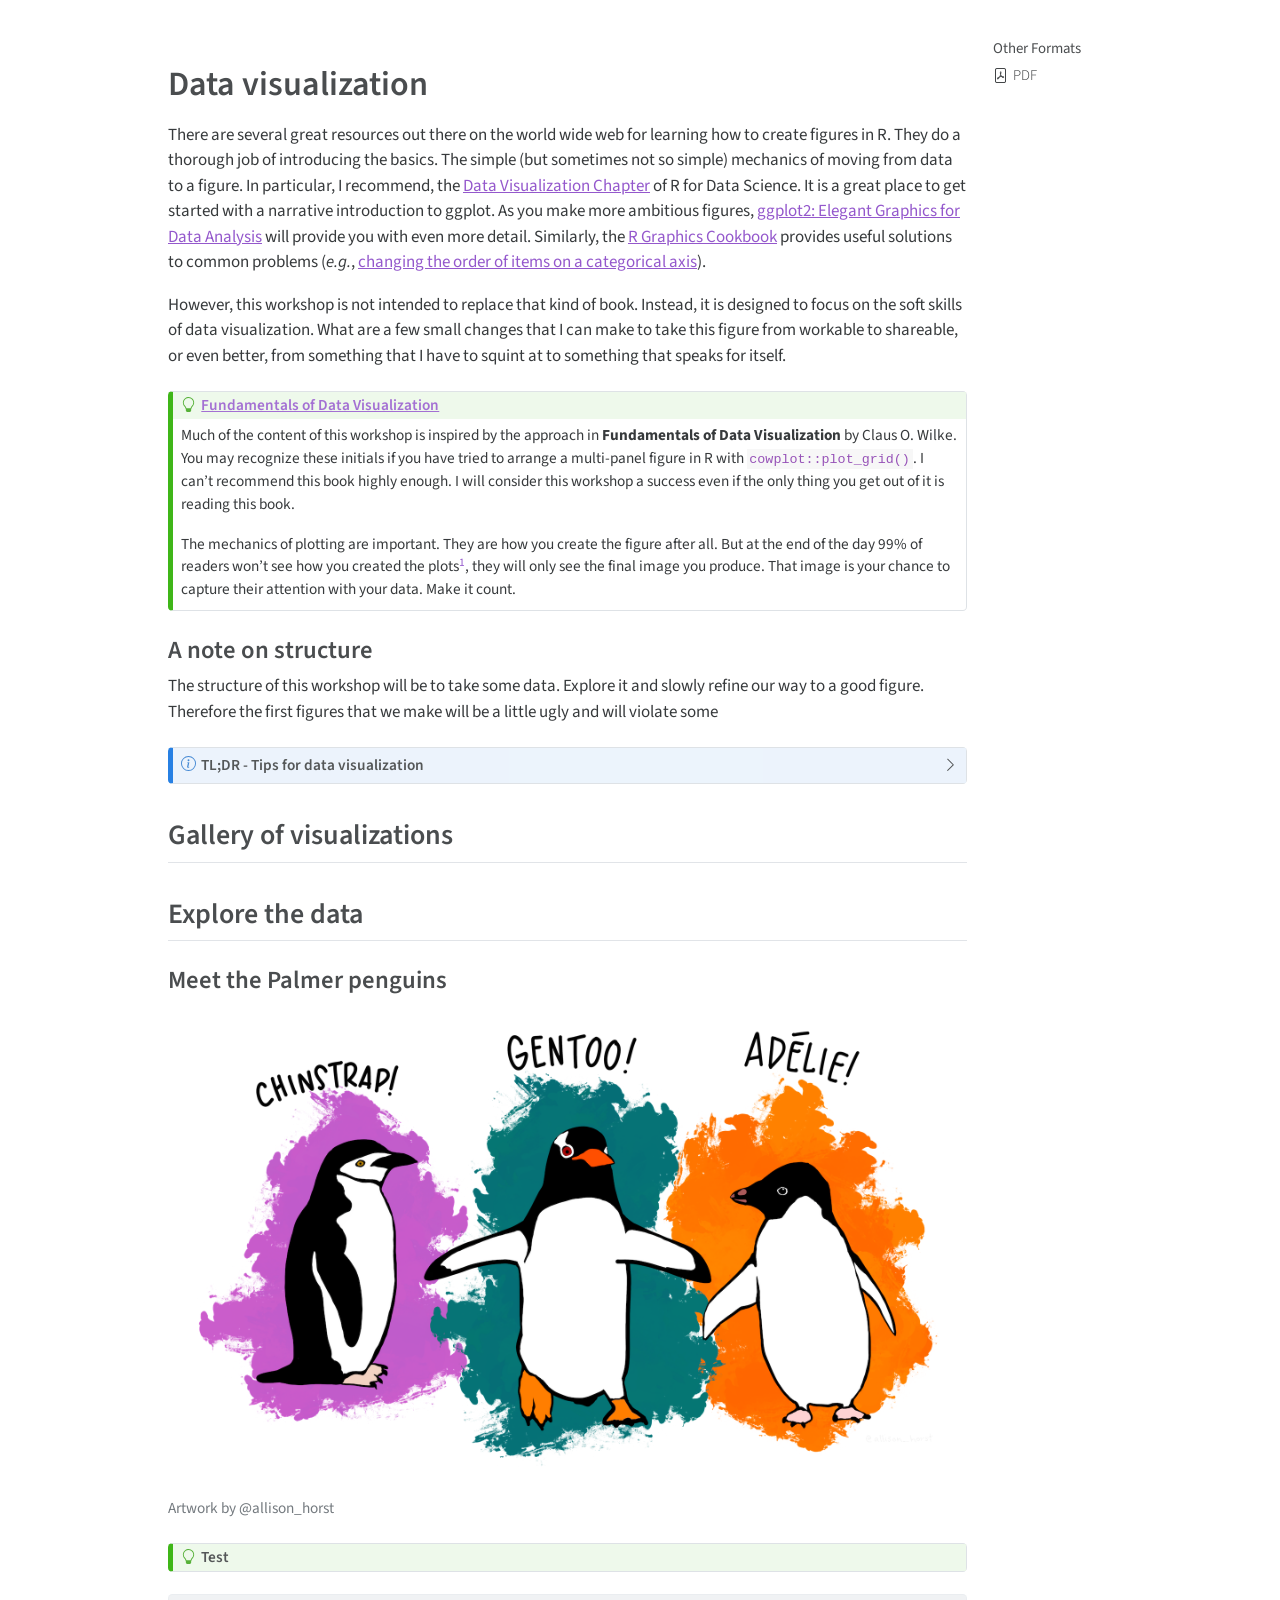
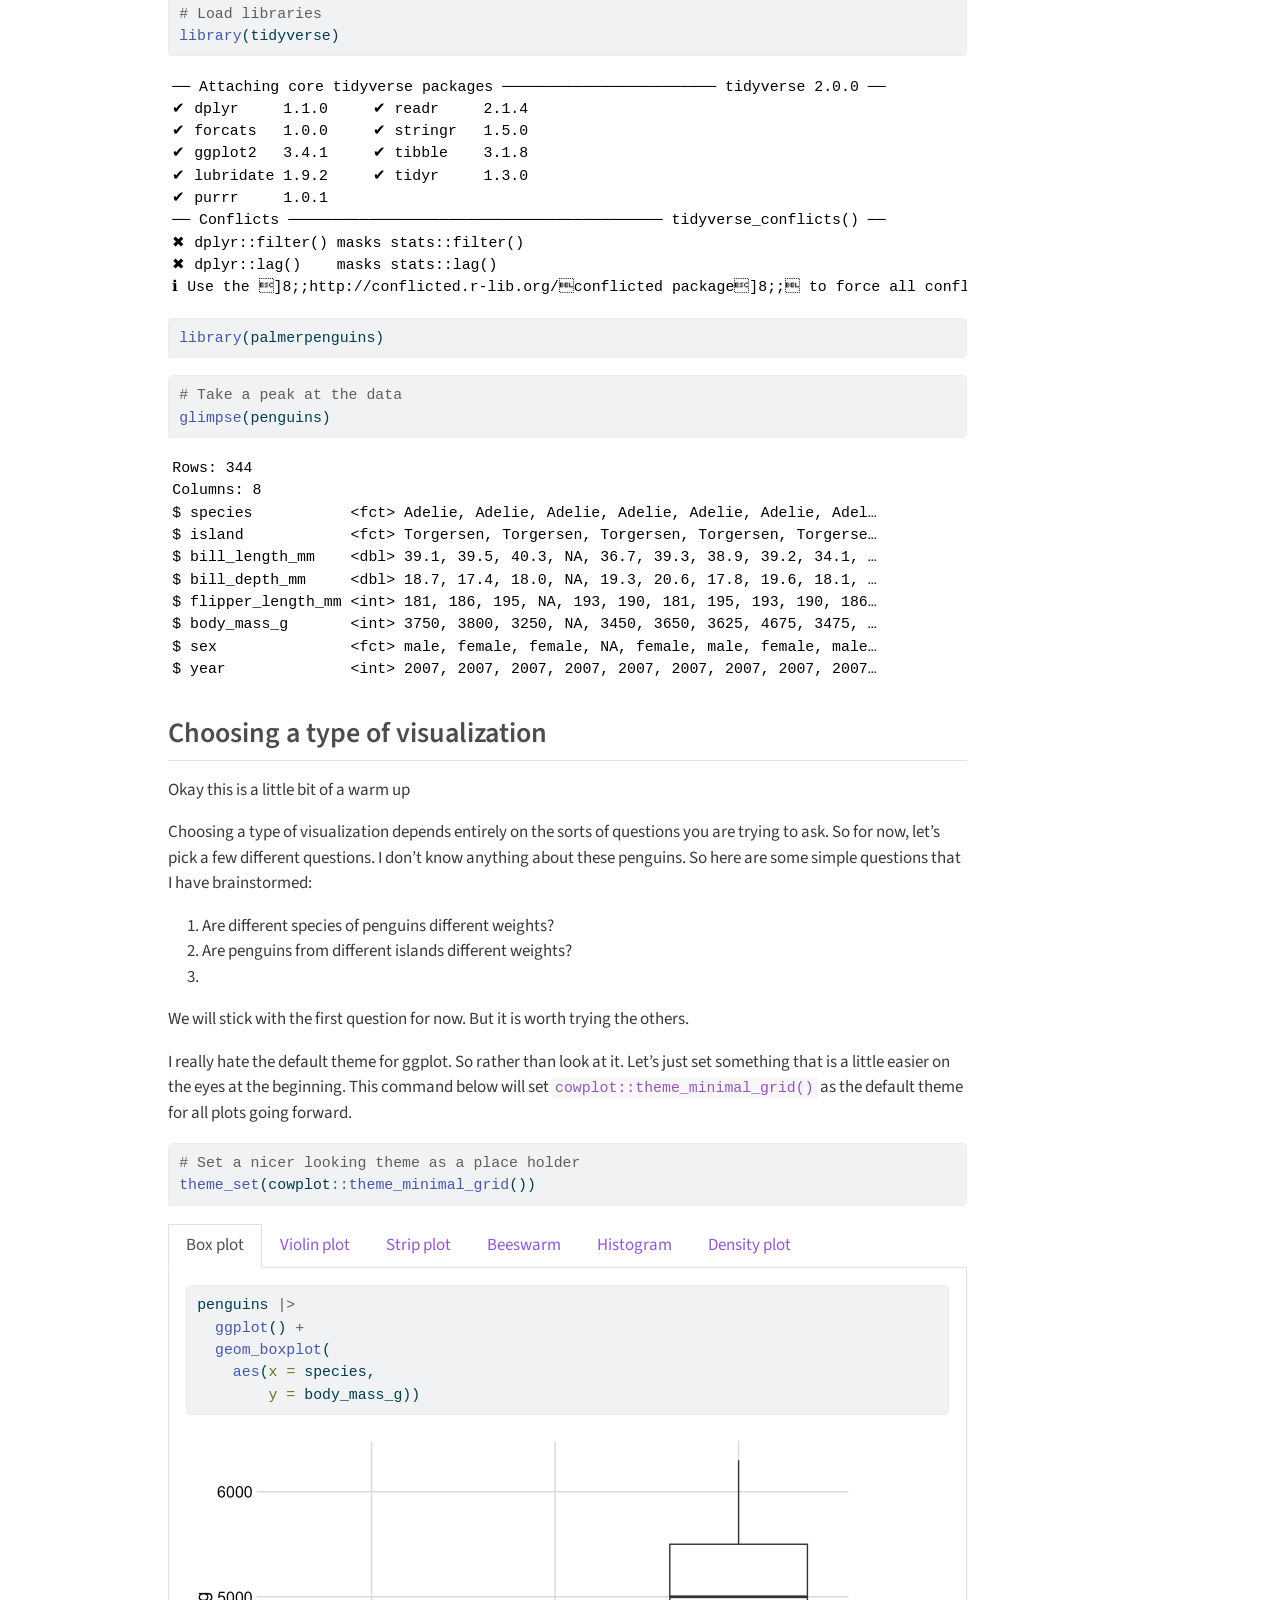
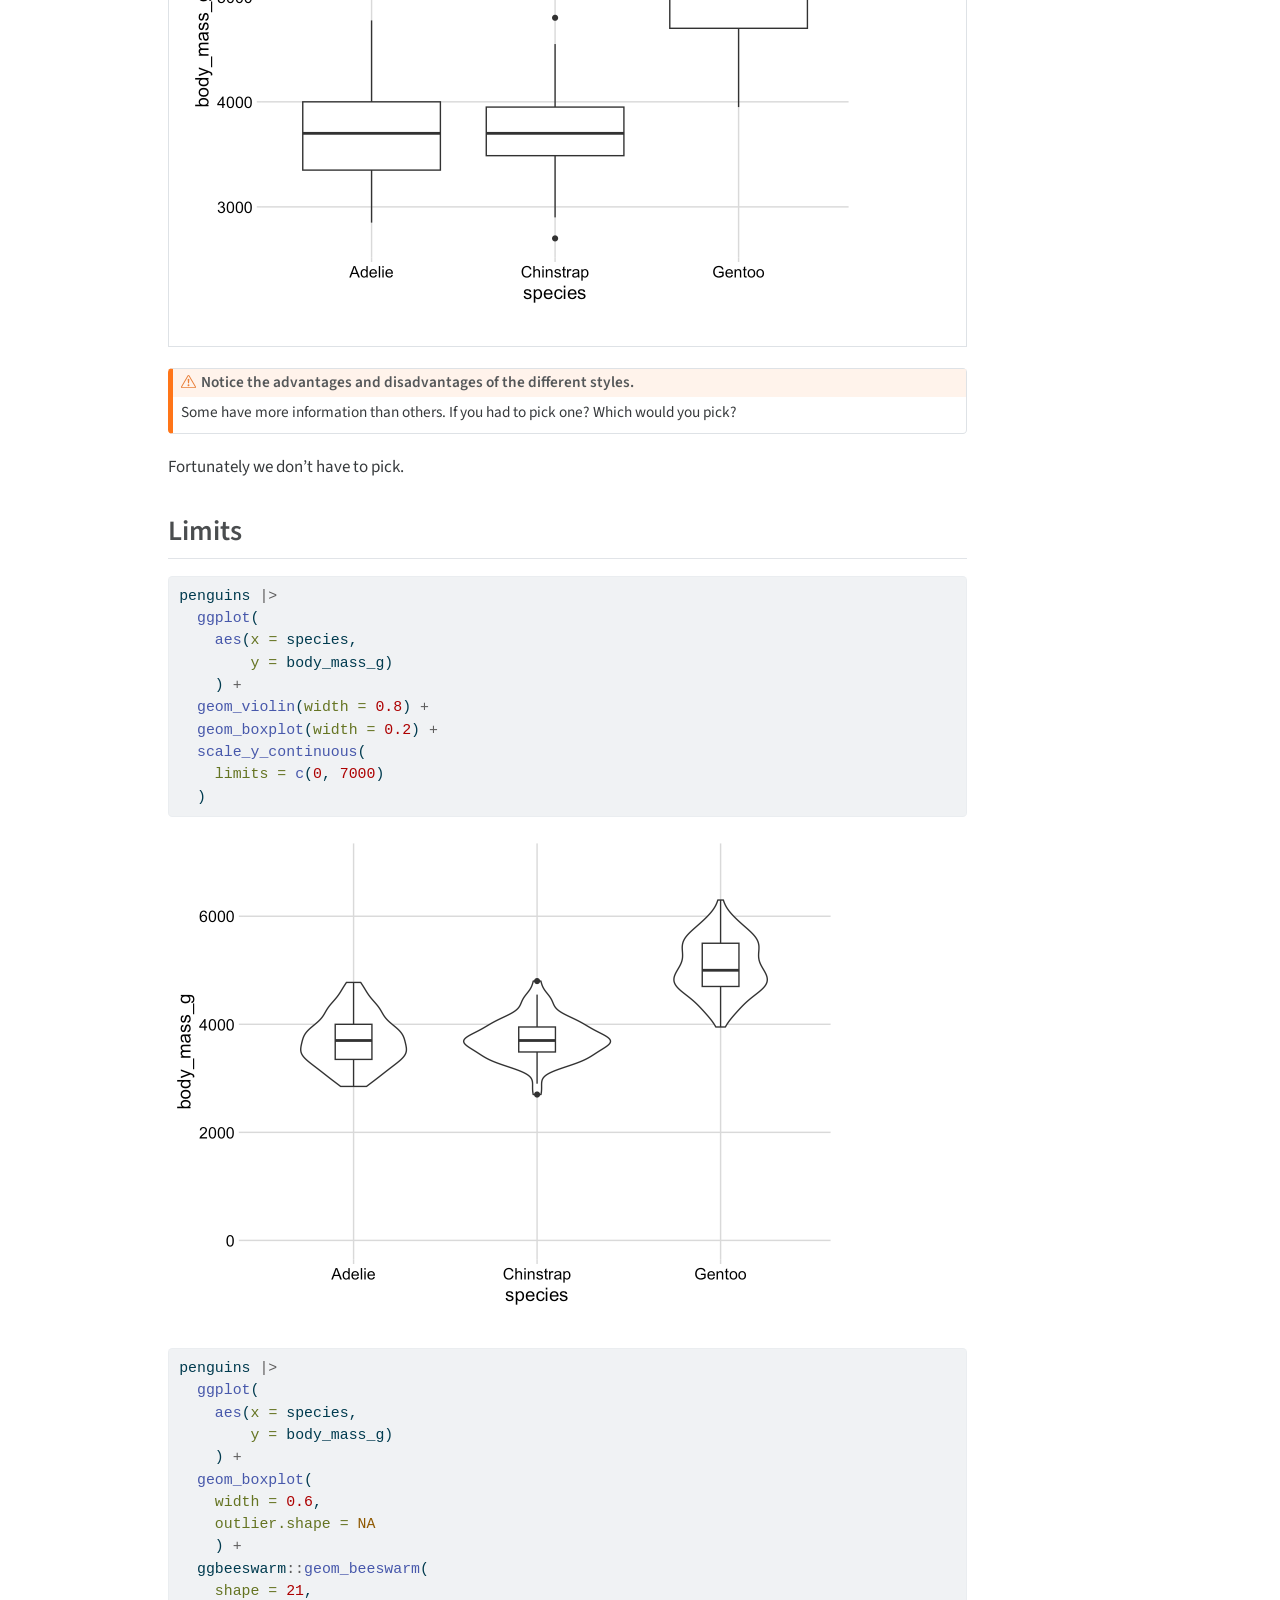
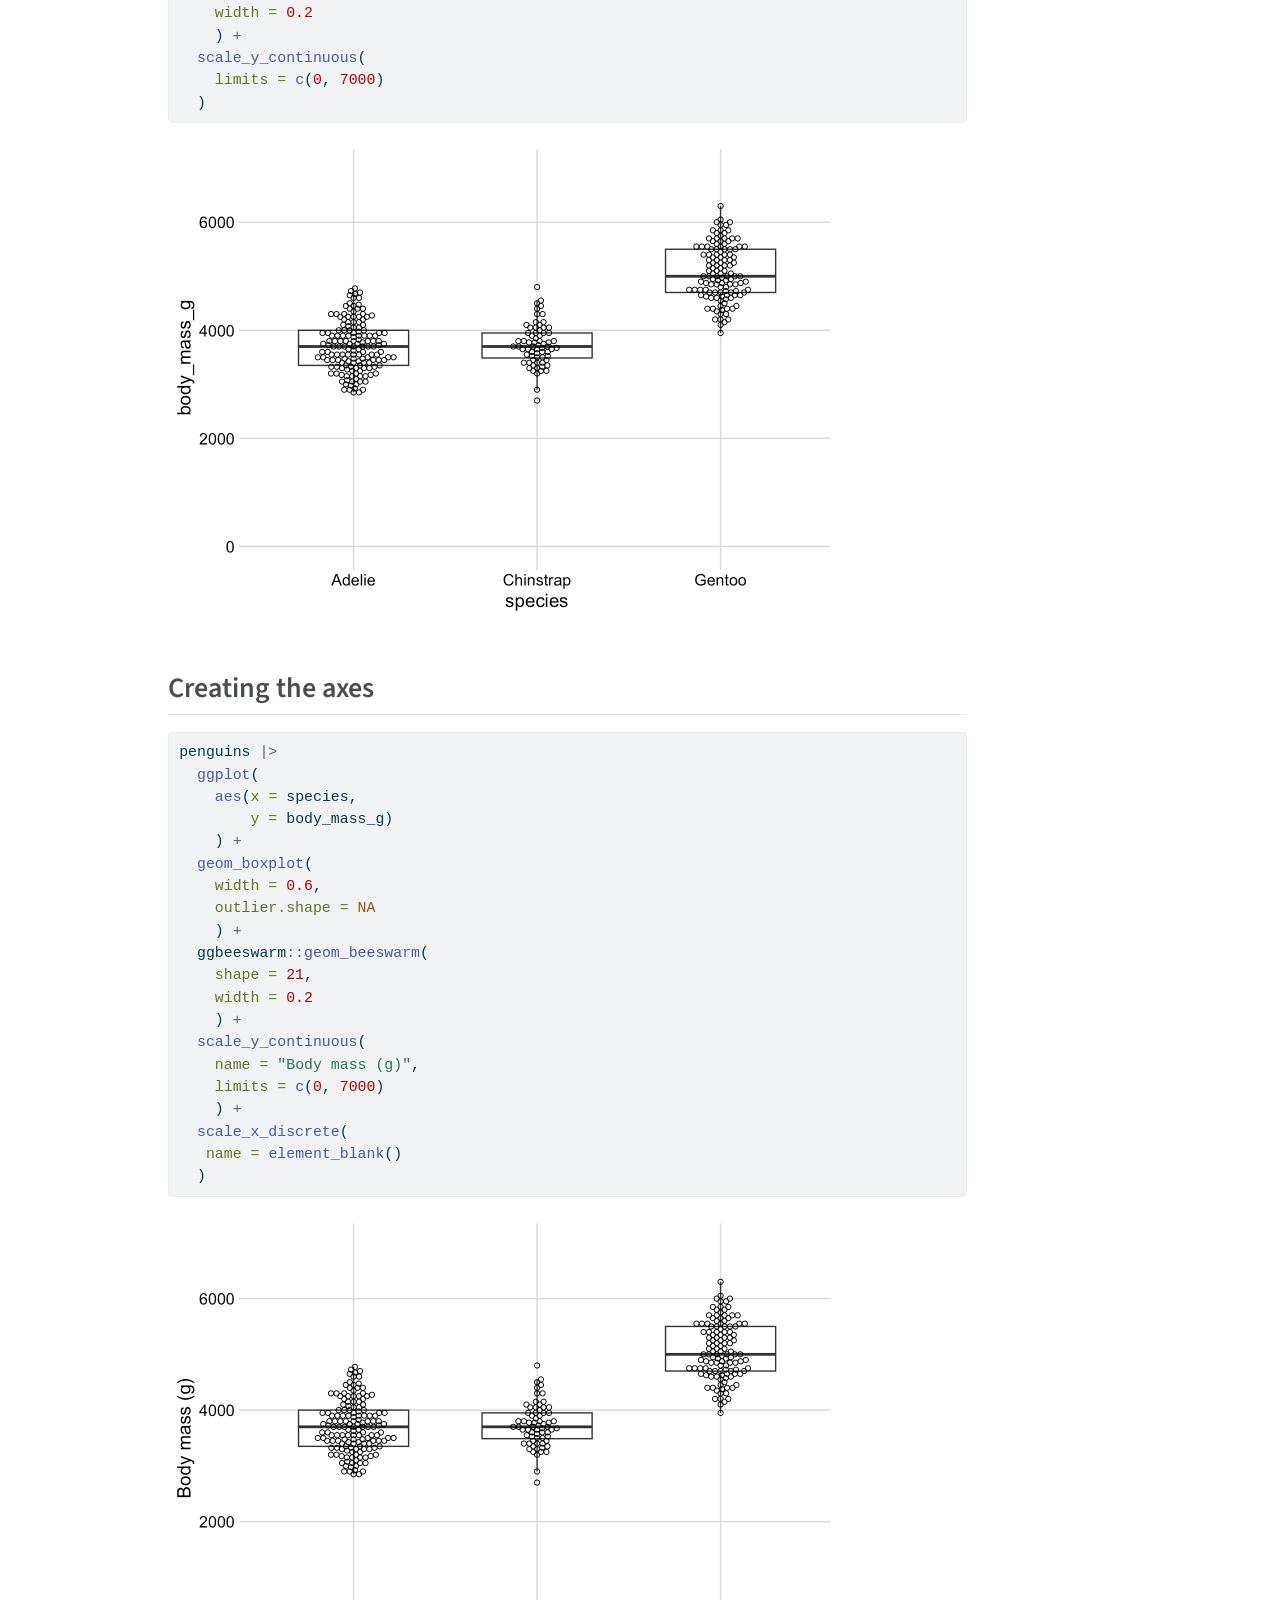
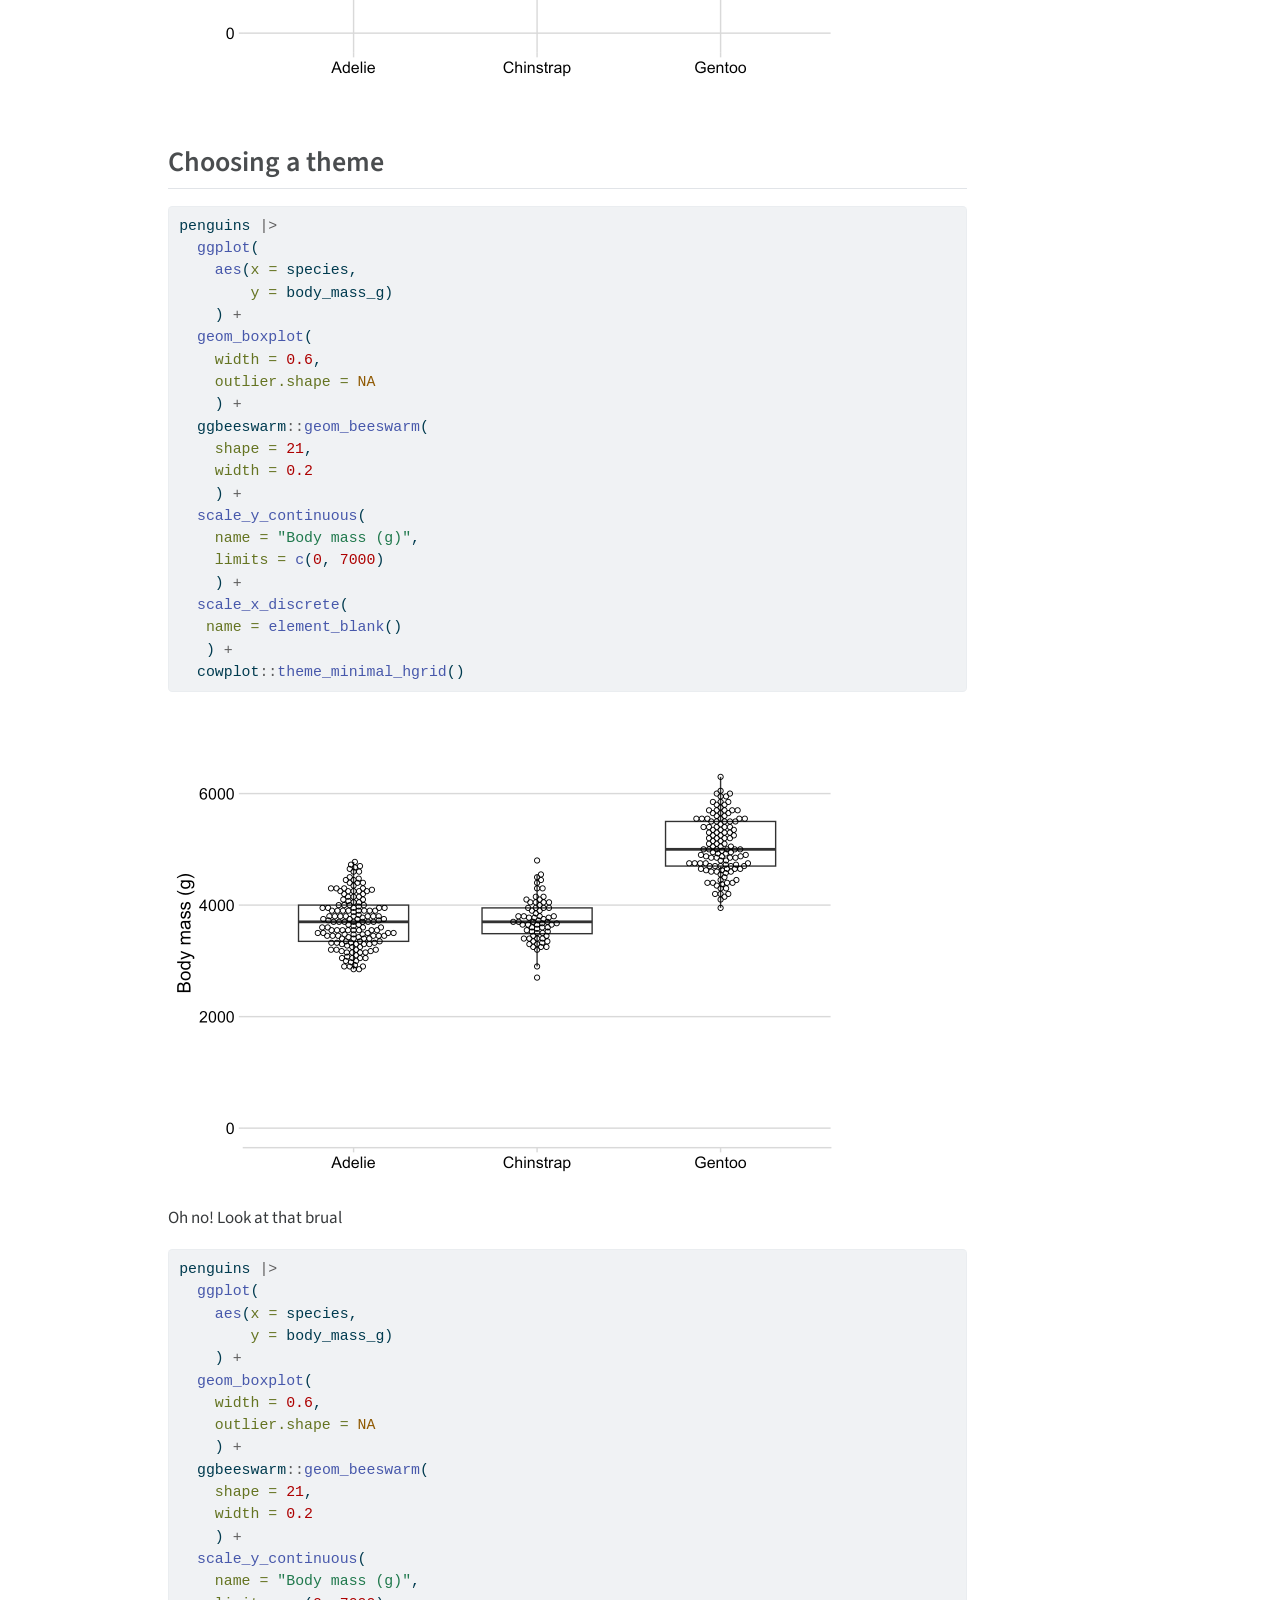
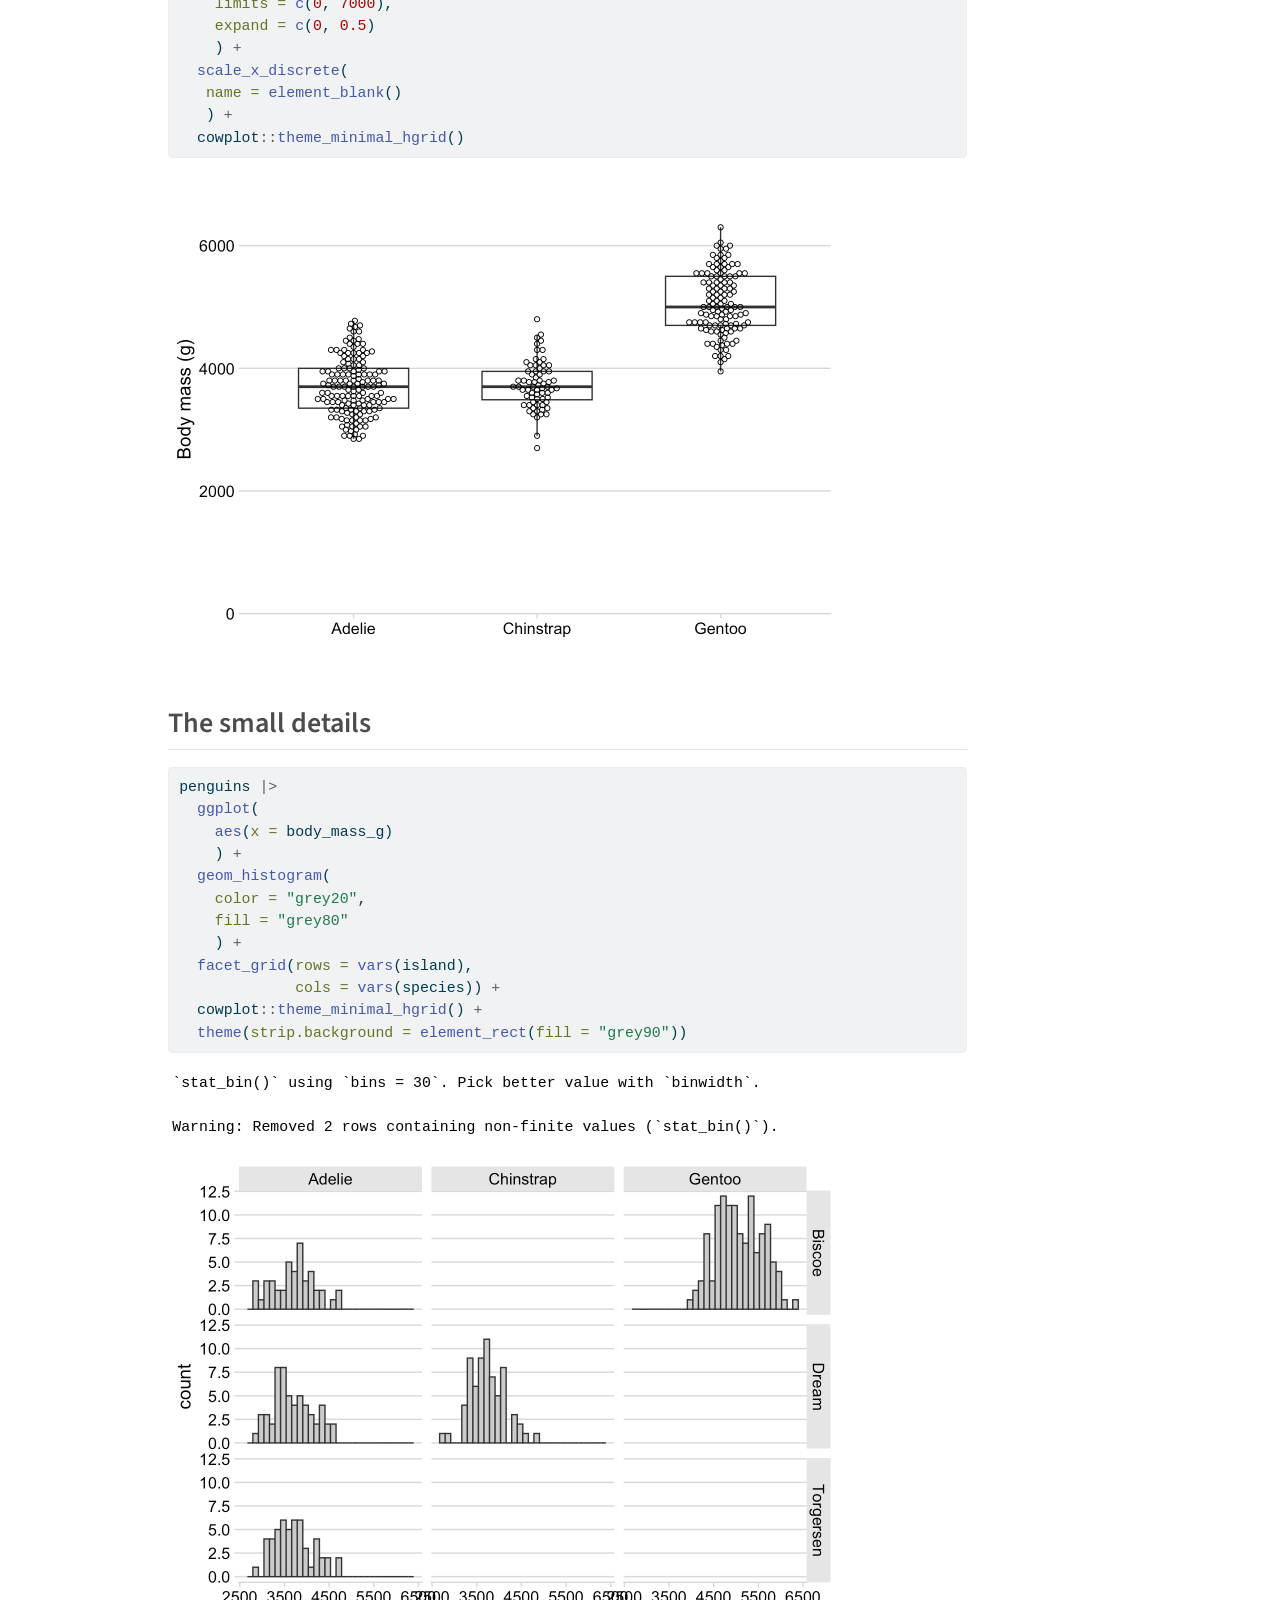
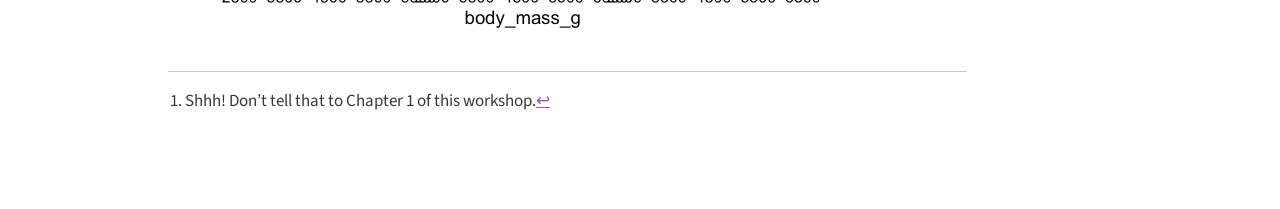
==== docs/data_viz.html @ 281e32bc "Render in docs dir." ====
<!DOCTYPE html>
<html xmlns="http://www.w3.org/1999/xhtml" lang="en" xml:lang="en"><head>

<meta charset="utf-8">
<meta name="generator" content="quarto-1.3.353">

<meta name="viewport" content="width=device-width, initial-scale=1.0, user-scalable=yes">


<title>data_viz</title>
<style>
code{white-space: pre-wrap;}
span.smallcaps{font-variant: small-caps;}
div.columns{display: flex; gap: min(4vw, 1.5em);}
div.column{flex: auto; overflow-x: auto;}
div.hanging-indent{margin-left: 1.5em; text-indent: -1.5em;}
ul.task-list{list-style: none;}
ul.task-list li input[type="checkbox"] {
  width: 0.8em;
  margin: 0 0.8em 0.2em -1em; /* quarto-specific, see https://github.com/quarto-dev/quarto-cli/issues/4556 */ 
  vertical-align: middle;
}
/* CSS for syntax highlighting */
pre > code.sourceCode { white-space: pre; position: relative; }
pre > code.sourceCode > span { display: inline-block; line-height: 1.25; }
pre > code.sourceCode > span:empty { height: 1.2em; }
.sourceCode { overflow: visible; }
code.sourceCode > span { color: inherit; text-decoration: inherit; }
div.sourceCode { margin: 1em 0; }
pre.sourceCode { margin: 0; }
@media screen {
div.sourceCode { overflow: auto; }
}
@media print {
pre > code.sourceCode { white-space: pre-wrap; }
pre > code.sourceCode > span { text-indent: -5em; padding-left: 5em; }
}
pre.numberSource code
  { counter-reset: source-line 0; }
pre.numberSource code > span
  { position: relative; left: -4em; counter-increment: source-line; }
pre.numberSource code > span > a:first-child::before
  { content: counter(source-line);
    position: relative; left: -1em; text-align: right; vertical-align: baseline;
    border: none; display: inline-block;
    -webkit-touch-callout: none; -webkit-user-select: none;
    -khtml-user-select: none; -moz-user-select: none;
    -ms-user-select: none; user-select: none;
    padding: 0 4px; width: 4em;
  }
pre.numberSource { margin-left: 3em;  padding-left: 4px; }
div.sourceCode
  {   }
@media screen {
pre > code.sourceCode > span > a:first-child::before { text-decoration: underline; }
}
</style>


<script src="site_libs/quarto-nav/quarto-nav.js"></script>
<script src="site_libs/clipboard/clipboard.min.js"></script>
<script src="site_libs/quarto-search/autocomplete.umd.js"></script>
<script src="site_libs/quarto-search/fuse.min.js"></script>
<script src="site_libs/quarto-search/quarto-search.js"></script>
<meta name="quarto:offset" content="./">
<script src="site_libs/quarto-html/quarto.js"></script>
<script src="site_libs/quarto-html/popper.min.js"></script>
<script src="site_libs/quarto-html/tippy.umd.min.js"></script>
<script src="site_libs/quarto-html/anchor.min.js"></script>
<link href="site_libs/quarto-html/tippy.css" rel="stylesheet">
<link href="site_libs/quarto-html/quarto-syntax-highlighting.css" rel="stylesheet" id="quarto-text-highlighting-styles">
<script src="site_libs/bootstrap/bootstrap.min.js"></script>
<link href="site_libs/bootstrap/bootstrap-icons.css" rel="stylesheet">
<link href="site_libs/bootstrap/bootstrap.min.css" rel="stylesheet" id="quarto-bootstrap" data-mode="light">
<script id="quarto-search-options" type="application/json">{
  "location": "sidebar",
  "copy-button": false,
  "collapse-after": 3,
  "panel-placement": "start",
  "type": "textbox",
  "limit": 20,
  "language": {
    "search-no-results-text": "No results",
    "search-matching-documents-text": "matching documents",
    "search-copy-link-title": "Copy link to search",
    "search-hide-matches-text": "Hide additional matches",
    "search-more-match-text": "more match in this document",
    "search-more-matches-text": "more matches in this document",
    "search-clear-button-title": "Clear",
    "search-detached-cancel-button-title": "Cancel",
    "search-submit-button-title": "Submit"
  }
}</script>


</head>

<body>

<div id="quarto-search-results"></div>
<!-- content -->
<div id="quarto-content" class="quarto-container page-columns page-rows-contents page-layout-article">
<!-- sidebar -->
<!-- margin-sidebar -->
    <div id="quarto-margin-sidebar" class="sidebar margin-sidebar">
        
    <div class="quarto-alternate-formats"><h2>Other Formats</h2><ul><li><a href="data_viz.pdf"><i class="bi bi-file-pdf"></i>PDF</a></li></ul></div></div>
<!-- main -->
<main class="content" id="quarto-document-content">



<section id="data-visualization" class="level1">
<h1>Data visualization</h1>
<p>There are several great resources out there on the world wide web for learning how to create figures in R. They do a thorough job of introducing the basics. The simple (but sometimes not so simple) mechanics of moving from data to a figure. In particular, I recommend, the <a href="https://r4ds.had.co.nz/data-visualisation.html" target="_blank">Data Visualization Chapter</a> of R for Data Science. It is a great place to get started with a narrative introduction to ggplot. As you make more ambitious figures, <a href="https://ggplot2-book.org/" target="_blank">ggplot2: Elegant Graphics for Data Analysis</a> will provide you with even more detail. Similarly, the <a href="https://r-graphics.org/">R Graphics Cookbook</a> provides useful solutions to common problems (<em>e.g.</em>, <a href="https://r-graphics.org/recipe-axis-order">changing the order of items on a categorical axis</a>).</p>
<p>However, this workshop is not intended to replace that kind of book. Instead, it is designed to focus on the soft skills of data visualization. What are a few small changes that I can make to take this figure from workable to shareable, or even better, from something that I have to squint at to something that speaks for itself.</p>
<div class="callout callout-style-default callout-tip callout-titled">
<div class="callout-header d-flex align-content-center">
<div class="callout-icon-container">
<i class="callout-icon"></i>
</div>
<div class="callout-title-container flex-fill">
<a href="https://clauswilke.com/dataviz/">Fundamentals of Data Visualization</a>
</div>
</div>
<div class="callout-body-container callout-body">
<p>Much of the content of this workshop is inspired by the approach in <strong>Fundamentals of Data Visualization</strong> by Claus O. Wilke. You may recognize these initials if you have tried to arrange a multi-panel figure in R with <code>cowplot::plot_grid()</code>. I can’t recommend this book highly enough. I will consider this workshop a success even if the only thing you get out of it is reading this book.</p>
<p>The mechanics of plotting are important. They are how you create the figure after all. But at the end of the day 99% of readers won’t see how you created the plots<a href="#fn1" class="footnote-ref" id="fnref1" role="doc-noteref"><sup>1</sup></a>, they will only see the final image you produce. That image is your chance to capture their attention with your data. Make it count.</p>
</div>
</div>
<section id="a-note-on-structure" class="level3 unnumbered">
<h3 class="unnumbered anchored" data-anchor-id="a-note-on-structure">A note on structure</h3>
<p>The structure of this workshop will be to take some data. Explore it and slowly refine our way to a good figure. Therefore the first figures that we make will be a little ugly and will violate some</p>
<div class="callout callout-style-default callout-note callout-titled">
<div class="callout-header d-flex align-content-center" data-bs-toggle="collapse" data-bs-target=".callout-2-contents" aria-controls="callout-2" aria-expanded="false" aria-label="Toggle callout">
<div class="callout-icon-container">
<i class="callout-icon"></i>
</div>
<div class="callout-title-container flex-fill">
TL;DR - Tips for data visualization
</div>
<div class="callout-btn-toggle d-inline-block border-0 py-1 ps-1 pe-0 float-end"><i class="callout-toggle"></i></div>
</div>
<div id="callout-2" class="callout-2-contents callout-collapse collapse">
<div class="callout-body-container callout-body">
<ol type="1">
<li>Include as much detail of your data as possible – but no more.</li>
<li></li>
<li>Favor including <strong>zero</strong> in the plot axis limits when it seems appropriate. This is particularly true for things where zero actually means something (<em>e.g.</em>, amounts).</li>
<li>Use color as a tool to highlight. But don’t go overboard.</li>
<li>Use consistent a color scheme.</li>
<li>Do not use abbreviations in figures. Unless the abbreviation is ubiquitous or more useful than the full terms (<em>e.g.</em>, a specific mutation in a gene). If you have coded your underlying data to have certain abbreviations for the sake of brevity, re-code them for the figure.</li>
<li>Use sentence case for axis titles.</li>
<li>Use gridlines that emphasize the variable of interest.<br>
</li>
<li>Include units in axis titles.</li>
</ol>
</div>
</div>
</div>
</section>
<section id="gallery-of-visualizations" class="level2">
<h2 class="anchored" data-anchor-id="gallery-of-visualizations">Gallery of visualizations</h2>
</section>
<section id="explore-the-data" class="level2">
<h2 class="anchored" data-anchor-id="explore-the-data">Explore the data</h2>
<section id="meet-the-palmer-penguins" class="level3 unnumbered">
<h3 class="unnumbered anchored" data-anchor-id="meet-the-palmer-penguins">Meet the Palmer penguins</h3>
<div class="quarto-figure quarto-figure-center">
<figure class="figure">
<p><img src="penguins.png" class="img-fluid figure-img"></p>
<figcaption class="figure-caption">Artwork by @allison_horst</figcaption>
</figure>
</div>
<div class="callout callout-style-default callout-tip callout-titled">
<div class="callout-header d-flex align-content-center">
<div class="callout-icon-container">
<i class="callout-icon"></i>
</div>
<div class="callout-title-container flex-fill">
Test
</div>
</div>
<div class="callout-body-container callout-body">

</div>
</div>
<div class="cell">
<div class="sourceCode cell-code" id="cb1"><pre class="sourceCode r code-with-copy"><code class="sourceCode r"><span id="cb1-1"><a href="#cb1-1" aria-hidden="true" tabindex="-1"></a><span class="co"># Load libraries</span></span>
<span id="cb1-2"><a href="#cb1-2" aria-hidden="true" tabindex="-1"></a><span class="fu">library</span>(tidyverse)</span></code><button title="Copy to Clipboard" class="code-copy-button"><i class="bi"></i></button></pre></div>
<div class="cell-output cell-output-stderr">
<pre><code>── Attaching core tidyverse packages ──────────────────────── tidyverse 2.0.0 ──
✔ dplyr     1.1.0     ✔ readr     2.1.4
✔ forcats   1.0.0     ✔ stringr   1.5.0
✔ ggplot2   3.4.1     ✔ tibble    3.1.8
✔ lubridate 1.9.2     ✔ tidyr     1.3.0
✔ purrr     1.0.1     
── Conflicts ────────────────────────────────────────── tidyverse_conflicts() ──
✖ dplyr::filter() masks stats::filter()
✖ dplyr::lag()    masks stats::lag()
ℹ Use the ]8;;http://conflicted.r-lib.org/conflicted package]8;; to force all conflicts to become errors</code></pre>
</div>
<div class="sourceCode cell-code" id="cb3"><pre class="sourceCode r code-with-copy"><code class="sourceCode r"><span id="cb3-1"><a href="#cb3-1" aria-hidden="true" tabindex="-1"></a><span class="fu">library</span>(palmerpenguins)</span></code><button title="Copy to Clipboard" class="code-copy-button"><i class="bi"></i></button></pre></div>
</div>
<div class="cell">
<div class="sourceCode cell-code" id="cb4"><pre class="sourceCode r code-with-copy"><code class="sourceCode r"><span id="cb4-1"><a href="#cb4-1" aria-hidden="true" tabindex="-1"></a><span class="co"># Take a peak at the data</span></span>
<span id="cb4-2"><a href="#cb4-2" aria-hidden="true" tabindex="-1"></a><span class="fu">glimpse</span>(penguins)</span></code><button title="Copy to Clipboard" class="code-copy-button"><i class="bi"></i></button></pre></div>
<div class="cell-output cell-output-stdout">
<pre><code>Rows: 344
Columns: 8
$ species           &lt;fct&gt; Adelie, Adelie, Adelie, Adelie, Adelie, Adelie, Adel…
$ island            &lt;fct&gt; Torgersen, Torgersen, Torgersen, Torgersen, Torgerse…
$ bill_length_mm    &lt;dbl&gt; 39.1, 39.5, 40.3, NA, 36.7, 39.3, 38.9, 39.2, 34.1, …
$ bill_depth_mm     &lt;dbl&gt; 18.7, 17.4, 18.0, NA, 19.3, 20.6, 17.8, 19.6, 18.1, …
$ flipper_length_mm &lt;int&gt; 181, 186, 195, NA, 193, 190, 181, 195, 193, 190, 186…
$ body_mass_g       &lt;int&gt; 3750, 3800, 3250, NA, 3450, 3650, 3625, 4675, 3475, …
$ sex               &lt;fct&gt; male, female, female, NA, female, male, female, male…
$ year              &lt;int&gt; 2007, 2007, 2007, 2007, 2007, 2007, 2007, 2007, 2007…</code></pre>
</div>
</div>
</section>
</section>
<section id="choosing-a-type-of-visualization" class="level2">
<h2 class="anchored" data-anchor-id="choosing-a-type-of-visualization">Choosing a type of visualization</h2>
<p>Okay this is a little bit of a warm up</p>
<p>Choosing a type of visualization depends entirely on the sorts of questions you are trying to ask. So for now, let’s pick a few different questions. I don’t know anything about these penguins. So here are some simple questions that I have brainstormed:</p>
<ol type="1">
<li>Are different species of penguins different weights?</li>
<li>Are penguins from different islands different weights?</li>
<li></li>
</ol>
<p>We will stick with the first question for now. But it is worth trying the others.</p>
<p>I really hate the default theme for ggplot. So rather than look at it. Let’s just set something that is a little easier on the eyes at the beginning. This command below will set <code>cowplot::theme_minimal_grid()</code> as the default theme for all plots going forward.</p>
<div class="cell">
<div class="sourceCode cell-code" id="cb6"><pre class="sourceCode r code-with-copy"><code class="sourceCode r"><span id="cb6-1"><a href="#cb6-1" aria-hidden="true" tabindex="-1"></a><span class="co"># Set a nicer looking theme as a place holder</span></span>
<span id="cb6-2"><a href="#cb6-2" aria-hidden="true" tabindex="-1"></a><span class="fu">theme_set</span>(cowplot<span class="sc">::</span><span class="fu">theme_minimal_grid</span>())</span></code><button title="Copy to Clipboard" class="code-copy-button"><i class="bi"></i></button></pre></div>
</div>
<div class="tabset-margin-container"></div><div class="panel-tabset">
<ul class="nav nav-tabs" role="tablist"><li class="nav-item" role="presentation"><a class="nav-link active" id="tabset-1-1-tab" data-bs-toggle="tab" data-bs-target="#tabset-1-1" role="tab" aria-controls="tabset-1-1" aria-selected="true">Box plot</a></li><li class="nav-item" role="presentation"><a class="nav-link" id="tabset-1-2-tab" data-bs-toggle="tab" data-bs-target="#tabset-1-2" role="tab" aria-controls="tabset-1-2" aria-selected="false">Violin plot</a></li><li class="nav-item" role="presentation"><a class="nav-link" id="tabset-1-3-tab" data-bs-toggle="tab" data-bs-target="#tabset-1-3" role="tab" aria-controls="tabset-1-3" aria-selected="false">Strip plot</a></li><li class="nav-item" role="presentation"><a class="nav-link" id="tabset-1-4-tab" data-bs-toggle="tab" data-bs-target="#tabset-1-4" role="tab" aria-controls="tabset-1-4" aria-selected="false">Beeswarm</a></li><li class="nav-item" role="presentation"><a class="nav-link" id="tabset-1-5-tab" data-bs-toggle="tab" data-bs-target="#tabset-1-5" role="tab" aria-controls="tabset-1-5" aria-selected="false">Histogram</a></li><li class="nav-item" role="presentation"><a class="nav-link" id="tabset-1-6-tab" data-bs-toggle="tab" data-bs-target="#tabset-1-6" role="tab" aria-controls="tabset-1-6" aria-selected="false">Density plot</a></li></ul>
<div class="tab-content">
<div id="tabset-1-1" class="tab-pane active" role="tabpanel" aria-labelledby="tabset-1-1-tab">
<div class="cell">
<div class="sourceCode cell-code" id="cb7"><pre class="sourceCode r code-with-copy"><code class="sourceCode r"><span id="cb7-1"><a href="#cb7-1" aria-hidden="true" tabindex="-1"></a>penguins <span class="sc">|&gt;</span> </span>
<span id="cb7-2"><a href="#cb7-2" aria-hidden="true" tabindex="-1"></a>  <span class="fu">ggplot</span>() <span class="sc">+</span></span>
<span id="cb7-3"><a href="#cb7-3" aria-hidden="true" tabindex="-1"></a>  <span class="fu">geom_boxplot</span>(</span>
<span id="cb7-4"><a href="#cb7-4" aria-hidden="true" tabindex="-1"></a>    <span class="fu">aes</span>(<span class="at">x =</span> species,</span>
<span id="cb7-5"><a href="#cb7-5" aria-hidden="true" tabindex="-1"></a>        <span class="at">y =</span> body_mass_g))</span></code><button title="Copy to Clipboard" class="code-copy-button"><i class="bi"></i></button></pre></div>
<div class="cell-output-display">
<p><img src="data_viz_files/figure-html/unnamed-chunk-4-1.png" class="img-fluid" width="672"></p>
</div>
</div>
</div>
<div id="tabset-1-2" class="tab-pane" role="tabpanel" aria-labelledby="tabset-1-2-tab">
<div class="cell">
<div class="sourceCode cell-code" id="cb8"><pre class="sourceCode r code-with-copy"><code class="sourceCode r"><span id="cb8-1"><a href="#cb8-1" aria-hidden="true" tabindex="-1"></a>penguins <span class="sc">|&gt;</span> </span>
<span id="cb8-2"><a href="#cb8-2" aria-hidden="true" tabindex="-1"></a>  <span class="fu">ggplot</span>() <span class="sc">+</span></span>
<span id="cb8-3"><a href="#cb8-3" aria-hidden="true" tabindex="-1"></a>  <span class="fu">geom_violin</span>(</span>
<span id="cb8-4"><a href="#cb8-4" aria-hidden="true" tabindex="-1"></a>    <span class="fu">aes</span>(<span class="at">x =</span> species,</span>
<span id="cb8-5"><a href="#cb8-5" aria-hidden="true" tabindex="-1"></a>        <span class="at">y =</span> body_mass_g))</span></code><button title="Copy to Clipboard" class="code-copy-button"><i class="bi"></i></button></pre></div>
<div class="cell-output-display">
<p><img src="data_viz_files/figure-html/unnamed-chunk-5-1.png" class="img-fluid" width="672"></p>
</div>
</div>
</div>
<div id="tabset-1-3" class="tab-pane" role="tabpanel" aria-labelledby="tabset-1-3-tab">
<div class="cell">
<div class="sourceCode cell-code" id="cb9"><pre class="sourceCode r code-with-copy"><code class="sourceCode r"><span id="cb9-1"><a href="#cb9-1" aria-hidden="true" tabindex="-1"></a>penguins <span class="sc">|&gt;</span> </span>
<span id="cb9-2"><a href="#cb9-2" aria-hidden="true" tabindex="-1"></a>  <span class="fu">ggplot</span>() <span class="sc">+</span></span>
<span id="cb9-3"><a href="#cb9-3" aria-hidden="true" tabindex="-1"></a>  <span class="fu">geom_jitter</span>(</span>
<span id="cb9-4"><a href="#cb9-4" aria-hidden="true" tabindex="-1"></a>    <span class="fu">aes</span>(<span class="at">x =</span> species,</span>
<span id="cb9-5"><a href="#cb9-5" aria-hidden="true" tabindex="-1"></a>        <span class="at">y =</span> body_mass_g),</span>
<span id="cb9-6"><a href="#cb9-6" aria-hidden="true" tabindex="-1"></a>    <span class="at">width =</span> <span class="fl">0.1</span>)</span></code><button title="Copy to Clipboard" class="code-copy-button"><i class="bi"></i></button></pre></div>
<div class="cell-output-display">
<p><img src="data_viz_files/figure-html/unnamed-chunk-6-1.png" class="img-fluid" width="672"></p>
</div>
</div>
</div>
<div id="tabset-1-4" class="tab-pane" role="tabpanel" aria-labelledby="tabset-1-4-tab">
<div class="cell">
<div class="sourceCode cell-code" id="cb10"><pre class="sourceCode r code-with-copy"><code class="sourceCode r"><span id="cb10-1"><a href="#cb10-1" aria-hidden="true" tabindex="-1"></a>penguins <span class="sc">|&gt;</span> </span>
<span id="cb10-2"><a href="#cb10-2" aria-hidden="true" tabindex="-1"></a>  <span class="fu">ggplot</span>() <span class="sc">+</span></span>
<span id="cb10-3"><a href="#cb10-3" aria-hidden="true" tabindex="-1"></a>  ggbeeswarm<span class="sc">::</span><span class="fu">geom_beeswarm</span>(</span>
<span id="cb10-4"><a href="#cb10-4" aria-hidden="true" tabindex="-1"></a>    <span class="at">corral.width =</span> <span class="fl">2.0</span>,</span>
<span id="cb10-5"><a href="#cb10-5" aria-hidden="true" tabindex="-1"></a>    <span class="fu">aes</span>(<span class="at">x =</span> species,</span>
<span id="cb10-6"><a href="#cb10-6" aria-hidden="true" tabindex="-1"></a>        <span class="at">y =</span> body_mass_g)) </span></code><button title="Copy to Clipboard" class="code-copy-button"><i class="bi"></i></button></pre></div>
<div class="cell-output-display">
<p><img src="data_viz_files/figure-html/unnamed-chunk-7-1.png" class="img-fluid" width="672"></p>
</div>
</div>
</div>
<div id="tabset-1-5" class="tab-pane" role="tabpanel" aria-labelledby="tabset-1-5-tab">
<div class="cell">
<div class="sourceCode cell-code" id="cb11"><pre class="sourceCode r code-with-copy"><code class="sourceCode r"><span id="cb11-1"><a href="#cb11-1" aria-hidden="true" tabindex="-1"></a>penguins <span class="sc">|&gt;</span> </span>
<span id="cb11-2"><a href="#cb11-2" aria-hidden="true" tabindex="-1"></a>  <span class="fu">ggplot</span>() <span class="sc">+</span></span>
<span id="cb11-3"><a href="#cb11-3" aria-hidden="true" tabindex="-1"></a>  <span class="fu">geom_histogram</span>(</span>
<span id="cb11-4"><a href="#cb11-4" aria-hidden="true" tabindex="-1"></a>    <span class="fu">aes</span>(<span class="at">x =</span> body_mass_g),</span>
<span id="cb11-5"><a href="#cb11-5" aria-hidden="true" tabindex="-1"></a>    <span class="at">color =</span> <span class="st">"grey20"</span>,</span>
<span id="cb11-6"><a href="#cb11-6" aria-hidden="true" tabindex="-1"></a>    <span class="at">fill =</span> <span class="st">"grey80"</span>,</span>
<span id="cb11-7"><a href="#cb11-7" aria-hidden="true" tabindex="-1"></a>    <span class="at">bins =</span> <span class="dv">30</span>) <span class="sc">+</span></span>
<span id="cb11-8"><a href="#cb11-8" aria-hidden="true" tabindex="-1"></a>  <span class="fu">facet_wrap</span>(<span class="sc">~</span>species,</span>
<span id="cb11-9"><a href="#cb11-9" aria-hidden="true" tabindex="-1"></a>             <span class="at">nrow =</span> <span class="dv">3</span>)</span></code><button title="Copy to Clipboard" class="code-copy-button"><i class="bi"></i></button></pre></div>
<div class="cell-output-display">
<p><img src="data_viz_files/figure-html/unnamed-chunk-8-1.png" class="img-fluid" width="672"></p>
</div>
</div>
</div>
<div id="tabset-1-6" class="tab-pane" role="tabpanel" aria-labelledby="tabset-1-6-tab">
<div class="cell">
<div class="sourceCode cell-code" id="cb12"><pre class="sourceCode r code-with-copy"><code class="sourceCode r"><span id="cb12-1"><a href="#cb12-1" aria-hidden="true" tabindex="-1"></a>penguins <span class="sc">|&gt;</span> </span>
<span id="cb12-2"><a href="#cb12-2" aria-hidden="true" tabindex="-1"></a>  <span class="fu">ggplot</span>() <span class="sc">+</span></span>
<span id="cb12-3"><a href="#cb12-3" aria-hidden="true" tabindex="-1"></a>  <span class="fu">geom_density</span>(</span>
<span id="cb12-4"><a href="#cb12-4" aria-hidden="true" tabindex="-1"></a>    <span class="fu">aes</span>(<span class="at">x =</span> body_mass_g,</span>
<span id="cb12-5"><a href="#cb12-5" aria-hidden="true" tabindex="-1"></a>        <span class="at">color =</span> species,</span>
<span id="cb12-6"><a href="#cb12-6" aria-hidden="true" tabindex="-1"></a>        <span class="at">fill =</span> species),</span>
<span id="cb12-7"><a href="#cb12-7" aria-hidden="true" tabindex="-1"></a>    <span class="at">alpha =</span> <span class="fl">0.5</span>)</span></code><button title="Copy to Clipboard" class="code-copy-button"><i class="bi"></i></button></pre></div>
<div class="cell-output-display">
<p><img src="data_viz_files/figure-html/unnamed-chunk-9-1.png" class="img-fluid" width="672"></p>
</div>
</div>
</div>
</div>
</div>
<div class="callout callout-style-default callout-warning callout-titled">
<div class="callout-header d-flex align-content-center">
<div class="callout-icon-container">
<i class="callout-icon"></i>
</div>
<div class="callout-title-container flex-fill">
Notice the advantages and disadvantages of the different styles.
</div>
</div>
<div class="callout-body-container callout-body">
<p>Some have more information than others. If you had to pick one? Which would you pick?</p>
</div>
</div>
<p>Fortunately we don’t have to pick.</p>
</section>
<section id="limits" class="level2">
<h2 class="anchored" data-anchor-id="limits">Limits</h2>
<div class="cell">
<div class="sourceCode cell-code" id="cb13"><pre class="sourceCode r code-with-copy"><code class="sourceCode r"><span id="cb13-1"><a href="#cb13-1" aria-hidden="true" tabindex="-1"></a>penguins <span class="sc">|&gt;</span> </span>
<span id="cb13-2"><a href="#cb13-2" aria-hidden="true" tabindex="-1"></a>  <span class="fu">ggplot</span>(</span>
<span id="cb13-3"><a href="#cb13-3" aria-hidden="true" tabindex="-1"></a>    <span class="fu">aes</span>(<span class="at">x =</span> species,</span>
<span id="cb13-4"><a href="#cb13-4" aria-hidden="true" tabindex="-1"></a>        <span class="at">y =</span> body_mass_g)</span>
<span id="cb13-5"><a href="#cb13-5" aria-hidden="true" tabindex="-1"></a>    ) <span class="sc">+</span></span>
<span id="cb13-6"><a href="#cb13-6" aria-hidden="true" tabindex="-1"></a>  <span class="fu">geom_violin</span>(<span class="at">width =</span> <span class="fl">0.8</span>) <span class="sc">+</span> </span>
<span id="cb13-7"><a href="#cb13-7" aria-hidden="true" tabindex="-1"></a>  <span class="fu">geom_boxplot</span>(<span class="at">width =</span> <span class="fl">0.2</span>) <span class="sc">+</span></span>
<span id="cb13-8"><a href="#cb13-8" aria-hidden="true" tabindex="-1"></a>  <span class="fu">scale_y_continuous</span>(</span>
<span id="cb13-9"><a href="#cb13-9" aria-hidden="true" tabindex="-1"></a>    <span class="at">limits =</span> <span class="fu">c</span>(<span class="dv">0</span>, <span class="dv">7000</span>)</span>
<span id="cb13-10"><a href="#cb13-10" aria-hidden="true" tabindex="-1"></a>  )</span></code><button title="Copy to Clipboard" class="code-copy-button"><i class="bi"></i></button></pre></div>
<div class="cell-output-display">
<p><img src="data_viz_files/figure-html/unnamed-chunk-10-1.png" class="img-fluid" width="672"></p>
</div>
</div>
<div class="cell">
<div class="sourceCode cell-code" id="cb14"><pre class="sourceCode r code-with-copy"><code class="sourceCode r"><span id="cb14-1"><a href="#cb14-1" aria-hidden="true" tabindex="-1"></a>penguins <span class="sc">|&gt;</span> </span>
<span id="cb14-2"><a href="#cb14-2" aria-hidden="true" tabindex="-1"></a>  <span class="fu">ggplot</span>(</span>
<span id="cb14-3"><a href="#cb14-3" aria-hidden="true" tabindex="-1"></a>    <span class="fu">aes</span>(<span class="at">x =</span> species,</span>
<span id="cb14-4"><a href="#cb14-4" aria-hidden="true" tabindex="-1"></a>        <span class="at">y =</span> body_mass_g)</span>
<span id="cb14-5"><a href="#cb14-5" aria-hidden="true" tabindex="-1"></a>    ) <span class="sc">+</span></span>
<span id="cb14-6"><a href="#cb14-6" aria-hidden="true" tabindex="-1"></a>  <span class="fu">geom_boxplot</span>(</span>
<span id="cb14-7"><a href="#cb14-7" aria-hidden="true" tabindex="-1"></a>    <span class="at">width =</span> <span class="fl">0.6</span>,</span>
<span id="cb14-8"><a href="#cb14-8" aria-hidden="true" tabindex="-1"></a>    <span class="at">outlier.shape =</span> <span class="cn">NA</span></span>
<span id="cb14-9"><a href="#cb14-9" aria-hidden="true" tabindex="-1"></a>    ) <span class="sc">+</span> </span>
<span id="cb14-10"><a href="#cb14-10" aria-hidden="true" tabindex="-1"></a>  ggbeeswarm<span class="sc">::</span><span class="fu">geom_beeswarm</span>(</span>
<span id="cb14-11"><a href="#cb14-11" aria-hidden="true" tabindex="-1"></a>    <span class="at">shape =</span> <span class="dv">21</span>,</span>
<span id="cb14-12"><a href="#cb14-12" aria-hidden="true" tabindex="-1"></a>    <span class="at">width =</span> <span class="fl">0.2</span></span>
<span id="cb14-13"><a href="#cb14-13" aria-hidden="true" tabindex="-1"></a>    ) <span class="sc">+</span></span>
<span id="cb14-14"><a href="#cb14-14" aria-hidden="true" tabindex="-1"></a>  <span class="fu">scale_y_continuous</span>(</span>
<span id="cb14-15"><a href="#cb14-15" aria-hidden="true" tabindex="-1"></a>    <span class="at">limits =</span> <span class="fu">c</span>(<span class="dv">0</span>, <span class="dv">7000</span>)</span>
<span id="cb14-16"><a href="#cb14-16" aria-hidden="true" tabindex="-1"></a>  )</span></code><button title="Copy to Clipboard" class="code-copy-button"><i class="bi"></i></button></pre></div>
<div class="cell-output-display">
<p><img src="data_viz_files/figure-html/unnamed-chunk-11-1.png" class="img-fluid" width="672"></p>
</div>
</div>
</section>
<section id="creating-the-axes" class="level2">
<h2 class="anchored" data-anchor-id="creating-the-axes">Creating the axes</h2>
<div class="cell">
<div class="sourceCode cell-code" id="cb15"><pre class="sourceCode r code-with-copy"><code class="sourceCode r"><span id="cb15-1"><a href="#cb15-1" aria-hidden="true" tabindex="-1"></a>penguins <span class="sc">|&gt;</span> </span>
<span id="cb15-2"><a href="#cb15-2" aria-hidden="true" tabindex="-1"></a>  <span class="fu">ggplot</span>(</span>
<span id="cb15-3"><a href="#cb15-3" aria-hidden="true" tabindex="-1"></a>    <span class="fu">aes</span>(<span class="at">x =</span> species,</span>
<span id="cb15-4"><a href="#cb15-4" aria-hidden="true" tabindex="-1"></a>        <span class="at">y =</span> body_mass_g)</span>
<span id="cb15-5"><a href="#cb15-5" aria-hidden="true" tabindex="-1"></a>    ) <span class="sc">+</span></span>
<span id="cb15-6"><a href="#cb15-6" aria-hidden="true" tabindex="-1"></a>  <span class="fu">geom_boxplot</span>(</span>
<span id="cb15-7"><a href="#cb15-7" aria-hidden="true" tabindex="-1"></a>    <span class="at">width =</span> <span class="fl">0.6</span>,</span>
<span id="cb15-8"><a href="#cb15-8" aria-hidden="true" tabindex="-1"></a>    <span class="at">outlier.shape =</span> <span class="cn">NA</span></span>
<span id="cb15-9"><a href="#cb15-9" aria-hidden="true" tabindex="-1"></a>    ) <span class="sc">+</span> </span>
<span id="cb15-10"><a href="#cb15-10" aria-hidden="true" tabindex="-1"></a>  ggbeeswarm<span class="sc">::</span><span class="fu">geom_beeswarm</span>(</span>
<span id="cb15-11"><a href="#cb15-11" aria-hidden="true" tabindex="-1"></a>    <span class="at">shape =</span> <span class="dv">21</span>,</span>
<span id="cb15-12"><a href="#cb15-12" aria-hidden="true" tabindex="-1"></a>    <span class="at">width =</span> <span class="fl">0.2</span></span>
<span id="cb15-13"><a href="#cb15-13" aria-hidden="true" tabindex="-1"></a>    ) <span class="sc">+</span></span>
<span id="cb15-14"><a href="#cb15-14" aria-hidden="true" tabindex="-1"></a>  <span class="fu">scale_y_continuous</span>(</span>
<span id="cb15-15"><a href="#cb15-15" aria-hidden="true" tabindex="-1"></a>    <span class="at">name =</span> <span class="st">"Body mass (g)"</span>,</span>
<span id="cb15-16"><a href="#cb15-16" aria-hidden="true" tabindex="-1"></a>    <span class="at">limits =</span> <span class="fu">c</span>(<span class="dv">0</span>, <span class="dv">7000</span>)</span>
<span id="cb15-17"><a href="#cb15-17" aria-hidden="true" tabindex="-1"></a>    ) <span class="sc">+</span></span>
<span id="cb15-18"><a href="#cb15-18" aria-hidden="true" tabindex="-1"></a>  <span class="fu">scale_x_discrete</span>(</span>
<span id="cb15-19"><a href="#cb15-19" aria-hidden="true" tabindex="-1"></a>   <span class="at">name =</span> <span class="fu">element_blank</span>()</span>
<span id="cb15-20"><a href="#cb15-20" aria-hidden="true" tabindex="-1"></a>  )</span></code><button title="Copy to Clipboard" class="code-copy-button"><i class="bi"></i></button></pre></div>
<div class="cell-output-display">
<p><img src="data_viz_files/figure-html/unnamed-chunk-12-1.png" class="img-fluid" width="672"></p>
</div>
</div>
</section>
<section id="choosing-a-theme" class="level2">
<h2 class="anchored" data-anchor-id="choosing-a-theme">Choosing a theme</h2>
<div class="cell">
<div class="sourceCode cell-code" id="cb16"><pre class="sourceCode r code-with-copy"><code class="sourceCode r"><span id="cb16-1"><a href="#cb16-1" aria-hidden="true" tabindex="-1"></a>penguins <span class="sc">|&gt;</span> </span>
<span id="cb16-2"><a href="#cb16-2" aria-hidden="true" tabindex="-1"></a>  <span class="fu">ggplot</span>(</span>
<span id="cb16-3"><a href="#cb16-3" aria-hidden="true" tabindex="-1"></a>    <span class="fu">aes</span>(<span class="at">x =</span> species,</span>
<span id="cb16-4"><a href="#cb16-4" aria-hidden="true" tabindex="-1"></a>        <span class="at">y =</span> body_mass_g)</span>
<span id="cb16-5"><a href="#cb16-5" aria-hidden="true" tabindex="-1"></a>    ) <span class="sc">+</span></span>
<span id="cb16-6"><a href="#cb16-6" aria-hidden="true" tabindex="-1"></a>  <span class="fu">geom_boxplot</span>(</span>
<span id="cb16-7"><a href="#cb16-7" aria-hidden="true" tabindex="-1"></a>    <span class="at">width =</span> <span class="fl">0.6</span>,</span>
<span id="cb16-8"><a href="#cb16-8" aria-hidden="true" tabindex="-1"></a>    <span class="at">outlier.shape =</span> <span class="cn">NA</span></span>
<span id="cb16-9"><a href="#cb16-9" aria-hidden="true" tabindex="-1"></a>    ) <span class="sc">+</span> </span>
<span id="cb16-10"><a href="#cb16-10" aria-hidden="true" tabindex="-1"></a>  ggbeeswarm<span class="sc">::</span><span class="fu">geom_beeswarm</span>(</span>
<span id="cb16-11"><a href="#cb16-11" aria-hidden="true" tabindex="-1"></a>    <span class="at">shape =</span> <span class="dv">21</span>,</span>
<span id="cb16-12"><a href="#cb16-12" aria-hidden="true" tabindex="-1"></a>    <span class="at">width =</span> <span class="fl">0.2</span></span>
<span id="cb16-13"><a href="#cb16-13" aria-hidden="true" tabindex="-1"></a>    ) <span class="sc">+</span></span>
<span id="cb16-14"><a href="#cb16-14" aria-hidden="true" tabindex="-1"></a>  <span class="fu">scale_y_continuous</span>(</span>
<span id="cb16-15"><a href="#cb16-15" aria-hidden="true" tabindex="-1"></a>    <span class="at">name =</span> <span class="st">"Body mass (g)"</span>,</span>
<span id="cb16-16"><a href="#cb16-16" aria-hidden="true" tabindex="-1"></a>    <span class="at">limits =</span> <span class="fu">c</span>(<span class="dv">0</span>, <span class="dv">7000</span>)</span>
<span id="cb16-17"><a href="#cb16-17" aria-hidden="true" tabindex="-1"></a>    ) <span class="sc">+</span></span>
<span id="cb16-18"><a href="#cb16-18" aria-hidden="true" tabindex="-1"></a>  <span class="fu">scale_x_discrete</span>(</span>
<span id="cb16-19"><a href="#cb16-19" aria-hidden="true" tabindex="-1"></a>   <span class="at">name =</span> <span class="fu">element_blank</span>()</span>
<span id="cb16-20"><a href="#cb16-20" aria-hidden="true" tabindex="-1"></a>   ) <span class="sc">+</span></span>
<span id="cb16-21"><a href="#cb16-21" aria-hidden="true" tabindex="-1"></a>  cowplot<span class="sc">::</span><span class="fu">theme_minimal_hgrid</span>()</span></code><button title="Copy to Clipboard" class="code-copy-button"><i class="bi"></i></button></pre></div>
<div class="cell-output-display">
<p><img src="data_viz_files/figure-html/unnamed-chunk-13-1.png" class="img-fluid" width="672"></p>
</div>
</div>
<p>Oh no! Look at that brual</p>
<div class="cell">
<div class="sourceCode cell-code" id="cb17"><pre class="sourceCode r code-with-copy"><code class="sourceCode r"><span id="cb17-1"><a href="#cb17-1" aria-hidden="true" tabindex="-1"></a>penguins <span class="sc">|&gt;</span> </span>
<span id="cb17-2"><a href="#cb17-2" aria-hidden="true" tabindex="-1"></a>  <span class="fu">ggplot</span>(</span>
<span id="cb17-3"><a href="#cb17-3" aria-hidden="true" tabindex="-1"></a>    <span class="fu">aes</span>(<span class="at">x =</span> species,</span>
<span id="cb17-4"><a href="#cb17-4" aria-hidden="true" tabindex="-1"></a>        <span class="at">y =</span> body_mass_g)</span>
<span id="cb17-5"><a href="#cb17-5" aria-hidden="true" tabindex="-1"></a>    ) <span class="sc">+</span></span>
<span id="cb17-6"><a href="#cb17-6" aria-hidden="true" tabindex="-1"></a>  <span class="fu">geom_boxplot</span>(</span>
<span id="cb17-7"><a href="#cb17-7" aria-hidden="true" tabindex="-1"></a>    <span class="at">width =</span> <span class="fl">0.6</span>,</span>
<span id="cb17-8"><a href="#cb17-8" aria-hidden="true" tabindex="-1"></a>    <span class="at">outlier.shape =</span> <span class="cn">NA</span></span>
<span id="cb17-9"><a href="#cb17-9" aria-hidden="true" tabindex="-1"></a>    ) <span class="sc">+</span> </span>
<span id="cb17-10"><a href="#cb17-10" aria-hidden="true" tabindex="-1"></a>  ggbeeswarm<span class="sc">::</span><span class="fu">geom_beeswarm</span>(</span>
<span id="cb17-11"><a href="#cb17-11" aria-hidden="true" tabindex="-1"></a>    <span class="at">shape =</span> <span class="dv">21</span>,</span>
<span id="cb17-12"><a href="#cb17-12" aria-hidden="true" tabindex="-1"></a>    <span class="at">width =</span> <span class="fl">0.2</span></span>
<span id="cb17-13"><a href="#cb17-13" aria-hidden="true" tabindex="-1"></a>    ) <span class="sc">+</span></span>
<span id="cb17-14"><a href="#cb17-14" aria-hidden="true" tabindex="-1"></a>  <span class="fu">scale_y_continuous</span>(</span>
<span id="cb17-15"><a href="#cb17-15" aria-hidden="true" tabindex="-1"></a>    <span class="at">name =</span> <span class="st">"Body mass (g)"</span>,</span>
<span id="cb17-16"><a href="#cb17-16" aria-hidden="true" tabindex="-1"></a>    <span class="at">limits =</span> <span class="fu">c</span>(<span class="dv">0</span>, <span class="dv">7000</span>),</span>
<span id="cb17-17"><a href="#cb17-17" aria-hidden="true" tabindex="-1"></a>    <span class="at">expand =</span> <span class="fu">c</span>(<span class="dv">0</span>, <span class="fl">0.5</span>)</span>
<span id="cb17-18"><a href="#cb17-18" aria-hidden="true" tabindex="-1"></a>    ) <span class="sc">+</span></span>
<span id="cb17-19"><a href="#cb17-19" aria-hidden="true" tabindex="-1"></a>  <span class="fu">scale_x_discrete</span>(</span>
<span id="cb17-20"><a href="#cb17-20" aria-hidden="true" tabindex="-1"></a>   <span class="at">name =</span> <span class="fu">element_blank</span>()</span>
<span id="cb17-21"><a href="#cb17-21" aria-hidden="true" tabindex="-1"></a>   ) <span class="sc">+</span></span>
<span id="cb17-22"><a href="#cb17-22" aria-hidden="true" tabindex="-1"></a>  cowplot<span class="sc">::</span><span class="fu">theme_minimal_hgrid</span>()</span></code><button title="Copy to Clipboard" class="code-copy-button"><i class="bi"></i></button></pre></div>
<div class="cell-output-display">
<p><img src="data_viz_files/figure-html/unnamed-chunk-14-1.png" class="img-fluid" width="672"></p>
</div>
</div>
</section>
<section id="the-small-details" class="level2">
<h2 class="anchored" data-anchor-id="the-small-details">The small details</h2>
<div class="cell">
<div class="sourceCode cell-code" id="cb18"><pre class="sourceCode r code-with-copy"><code class="sourceCode r"><span id="cb18-1"><a href="#cb18-1" aria-hidden="true" tabindex="-1"></a>penguins <span class="sc">|&gt;</span>  </span>
<span id="cb18-2"><a href="#cb18-2" aria-hidden="true" tabindex="-1"></a>  <span class="fu">ggplot</span>(</span>
<span id="cb18-3"><a href="#cb18-3" aria-hidden="true" tabindex="-1"></a>    <span class="fu">aes</span>(<span class="at">x =</span> body_mass_g)</span>
<span id="cb18-4"><a href="#cb18-4" aria-hidden="true" tabindex="-1"></a>    ) <span class="sc">+</span></span>
<span id="cb18-5"><a href="#cb18-5" aria-hidden="true" tabindex="-1"></a>  <span class="fu">geom_histogram</span>(</span>
<span id="cb18-6"><a href="#cb18-6" aria-hidden="true" tabindex="-1"></a>    <span class="at">color =</span> <span class="st">"grey20"</span>,</span>
<span id="cb18-7"><a href="#cb18-7" aria-hidden="true" tabindex="-1"></a>    <span class="at">fill =</span> <span class="st">"grey80"</span></span>
<span id="cb18-8"><a href="#cb18-8" aria-hidden="true" tabindex="-1"></a>    ) <span class="sc">+</span></span>
<span id="cb18-9"><a href="#cb18-9" aria-hidden="true" tabindex="-1"></a>  <span class="fu">facet_grid</span>(<span class="at">rows =</span> <span class="fu">vars</span>(island),</span>
<span id="cb18-10"><a href="#cb18-10" aria-hidden="true" tabindex="-1"></a>             <span class="at">cols =</span> <span class="fu">vars</span>(species)) <span class="sc">+</span></span>
<span id="cb18-11"><a href="#cb18-11" aria-hidden="true" tabindex="-1"></a>  cowplot<span class="sc">::</span><span class="fu">theme_minimal_hgrid</span>() <span class="sc">+</span></span>
<span id="cb18-12"><a href="#cb18-12" aria-hidden="true" tabindex="-1"></a>  <span class="fu">theme</span>(<span class="at">strip.background =</span> <span class="fu">element_rect</span>(<span class="at">fill =</span> <span class="st">"grey90"</span>))</span></code><button title="Copy to Clipboard" class="code-copy-button"><i class="bi"></i></button></pre></div>
<div class="cell-output cell-output-stderr">
<pre><code>`stat_bin()` using `bins = 30`. Pick better value with `binwidth`.</code></pre>
</div>
<div class="cell-output cell-output-stderr">
<pre><code>Warning: Removed 2 rows containing non-finite values (`stat_bin()`).</code></pre>
</div>
<div class="cell-output-display">
<p><img src="data_viz_files/figure-html/unnamed-chunk-15-1.png" class="img-fluid" width="672"></p>
</div>
</div>


</section>
</section>
<section id="footnotes" class="footnotes footnotes-end-of-document" role="doc-endnotes">
<hr>
<ol>
<li id="fn1"><p>Shhh! Don’t tell that to Chapter 1 of this workshop.<a href="#fnref1" class="footnote-back" role="doc-backlink">↩︎</a></p></li>
</ol>
</section>

</main> <!-- /main -->
<script id="quarto-html-after-body" type="application/javascript">
window.document.addEventListener("DOMContentLoaded", function (event) {
  const toggleBodyColorMode = (bsSheetEl) => {
    const mode = bsSheetEl.getAttribute("data-mode");
    const bodyEl = window.document.querySelector("body");
    if (mode === "dark") {
      bodyEl.classList.add("quarto-dark");
      bodyEl.classList.remove("quarto-light");
    } else {
      bodyEl.classList.add("quarto-light");
      bodyEl.classList.remove("quarto-dark");
    }
  }
  const toggleBodyColorPrimary = () => {
    const bsSheetEl = window.document.querySelector("link#quarto-bootstrap");
    if (bsSheetEl) {
      toggleBodyColorMode(bsSheetEl);
    }
  }
  toggleBodyColorPrimary();  
  const icon = "";
  const anchorJS = new window.AnchorJS();
  anchorJS.options = {
    placement: 'right',
    icon: icon
  };
  anchorJS.add('.anchored');
  const isCodeAnnotation = (el) => {
    for (const clz of el.classList) {
      if (clz.startsWith('code-annotation-')) {                     
        return true;
      }
    }
    return false;
  }
  const clipboard = new window.ClipboardJS('.code-copy-button', {
    text: function(trigger) {
      const codeEl = trigger.previousElementSibling.cloneNode(true);
      for (const childEl of codeEl.children) {
        if (isCodeAnnotation(childEl)) {
          childEl.remove();
        }
      }
      return codeEl.innerText;
    }
  });
  clipboard.on('success', function(e) {
    // button target
    const button = e.trigger;
    // don't keep focus
    button.blur();
    // flash "checked"
    button.classList.add('code-copy-button-checked');
    var currentTitle = button.getAttribute("title");
    button.setAttribute("title", "Copied!");
    let tooltip;
    if (window.bootstrap) {
      button.setAttribute("data-bs-toggle", "tooltip");
      button.setAttribute("data-bs-placement", "left");
      button.setAttribute("data-bs-title", "Copied!");
      tooltip = new bootstrap.Tooltip(button, 
        { trigger: "manual", 
          customClass: "code-copy-button-tooltip",
          offset: [0, -8]});
      tooltip.show();    
    }
    setTimeout(function() {
      if (tooltip) {
        tooltip.hide();
        button.removeAttribute("data-bs-title");
        button.removeAttribute("data-bs-toggle");
        button.removeAttribute("data-bs-placement");
      }
      button.setAttribute("title", currentTitle);
      button.classList.remove('code-copy-button-checked');
    }, 1000);
    // clear code selection
    e.clearSelection();
  });
  function tippyHover(el, contentFn) {
    const config = {
      allowHTML: true,
      content: contentFn,
      maxWidth: 500,
      delay: 100,
      arrow: false,
      appendTo: function(el) {
          return el.parentElement;
      },
      interactive: true,
      interactiveBorder: 10,
      theme: 'quarto',
      placement: 'bottom-start'
    };
    window.tippy(el, config); 
  }
  const noterefs = window.document.querySelectorAll('a[role="doc-noteref"]');
  for (var i=0; i<noterefs.length; i++) {
    const ref = noterefs[i];
    tippyHover(ref, function() {
      // use id or data attribute instead here
      let href = ref.getAttribute('data-footnote-href') || ref.getAttribute('href');
      try { href = new URL(href).hash; } catch {}
      const id = href.replace(/^#\/?/, "");
      const note = window.document.getElementById(id);
      return note.innerHTML;
    });
  }
      let selectedAnnoteEl;
      const selectorForAnnotation = ( cell, annotation) => {
        let cellAttr = 'data-code-cell="' + cell + '"';
        let lineAttr = 'data-code-annotation="' +  annotation + '"';
        const selector = 'span[' + cellAttr + '][' + lineAttr + ']';
        return selector;
      }
      const selectCodeLines = (annoteEl) => {
        const doc = window.document;
        const targetCell = annoteEl.getAttribute("data-target-cell");
        const targetAnnotation = annoteEl.getAttribute("data-target-annotation");
        const annoteSpan = window.document.querySelector(selectorForAnnotation(targetCell, targetAnnotation));
        const lines = annoteSpan.getAttribute("data-code-lines").split(",");
        const lineIds = lines.map((line) => {
          return targetCell + "-" + line;
        })
        let top = null;
        let height = null;
        let parent = null;
        if (lineIds.length > 0) {
            //compute the position of the single el (top and bottom and make a div)
            const el = window.document.getElementById(lineIds[0]);
            top = el.offsetTop;
            height = el.offsetHeight;
            parent = el.parentElement.parentElement;
          if (lineIds.length > 1) {
            const lastEl = window.document.getElementById(lineIds[lineIds.length - 1]);
            const bottom = lastEl.offsetTop + lastEl.offsetHeight;
            height = bottom - top;
          }
          if (top !== null && height !== null && parent !== null) {
            // cook up a div (if necessary) and position it 
            let div = window.document.getElementById("code-annotation-line-highlight");
            if (div === null) {
              div = window.document.createElement("div");
              div.setAttribute("id", "code-annotation-line-highlight");
              div.style.position = 'absolute';
              parent.appendChild(div);
            }
            div.style.top = top - 2 + "px";
            div.style.height = height + 4 + "px";
            let gutterDiv = window.document.getElementById("code-annotation-line-highlight-gutter");
            if (gutterDiv === null) {
              gutterDiv = window.document.createElement("div");
              gutterDiv.setAttribute("id", "code-annotation-line-highlight-gutter");
              gutterDiv.style.position = 'absolute';
              const codeCell = window.document.getElementById(targetCell);
              const gutter = codeCell.querySelector('.code-annotation-gutter');
              gutter.appendChild(gutterDiv);
            }
            gutterDiv.style.top = top - 2 + "px";
            gutterDiv.style.height = height + 4 + "px";
          }
          selectedAnnoteEl = annoteEl;
        }
      };
      const unselectCodeLines = () => {
        const elementsIds = ["code-annotation-line-highlight", "code-annotation-line-highlight-gutter"];
        elementsIds.forEach((elId) => {
          const div = window.document.getElementById(elId);
          if (div) {
            div.remove();
          }
        });
        selectedAnnoteEl = undefined;
      };
      // Attach click handler to the DT
      const annoteDls = window.document.querySelectorAll('dt[data-target-cell]');
      for (const annoteDlNode of annoteDls) {
        annoteDlNode.addEventListener('click', (event) => {
          const clickedEl = event.target;
          if (clickedEl !== selectedAnnoteEl) {
            unselectCodeLines();
            const activeEl = window.document.querySelector('dt[data-target-cell].code-annotation-active');
            if (activeEl) {
              activeEl.classList.remove('code-annotation-active');
            }
            selectCodeLines(clickedEl);
            clickedEl.classList.add('code-annotation-active');
          } else {
            // Unselect the line
            unselectCodeLines();
            clickedEl.classList.remove('code-annotation-active');
          }
        });
      }
  const findCites = (el) => {
    const parentEl = el.parentElement;
    if (parentEl) {
      const cites = parentEl.dataset.cites;
      if (cites) {
        return {
          el,
          cites: cites.split(' ')
        };
      } else {
        return findCites(el.parentElement)
      }
    } else {
      return undefined;
    }
  };
  var bibliorefs = window.document.querySelectorAll('a[role="doc-biblioref"]');
  for (var i=0; i<bibliorefs.length; i++) {
    const ref = bibliorefs[i];
    const citeInfo = findCites(ref);
    if (citeInfo) {
      tippyHover(citeInfo.el, function() {
        var popup = window.document.createElement('div');
        citeInfo.cites.forEach(function(cite) {
          var citeDiv = window.document.createElement('div');
          citeDiv.classList.add('hanging-indent');
          citeDiv.classList.add('csl-entry');
          var biblioDiv = window.document.getElementById('ref-' + cite);
          if (biblioDiv) {
            citeDiv.innerHTML = biblioDiv.innerHTML;
          }
          popup.appendChild(citeDiv);
        });
        return popup.innerHTML;
      });
    }
  }
});
</script>
</div> <!-- /content -->



</body></html>
---- docs/site_libs/quarto-html/tippy.css ----
.tippy-box[data-animation=fade][data-state=hidden]{opacity:0}[data-tippy-root]{max-width:calc(100vw - 10px)}.tippy-box{position:relative;background-color:#333;color:#fff;border-radius:4px;font-size:14px;line-height:1.4;white-space:normal;outline:0;transition-property:transform,visibility,opacity}.tippy-box[data-placement^=top]>.tippy-arrow{bottom:0}.tippy-box[data-placement^=top]>.tippy-arrow:before{bottom:-7px;left:0;border-width:8px 8px 0;border-top-color:initial;transform-origin:center top}.tippy-box[data-placement^=bottom]>.tippy-arrow{top:0}.tippy-box[data-placement^=bottom]>.tippy-arrow:before{top:-7px;left:0;border-width:0 8px 8px;border-bottom-color:initial;transform-origin:center bottom}.tippy-box[data-placement^=left]>.tippy-arrow{right:0}.tippy-box[data-placement^=left]>.tippy-arrow:before{border-width:8px 0 8px 8px;border-left-color:initial;right:-7px;transform-origin:center left}.tippy-box[data-placement^=right]>.tippy-arrow{left:0}.tippy-box[data-placement^=right]>.tippy-arrow:before{left:-7px;border-width:8px 8px 8px 0;border-right-color:initial;transform-origin:center right}.tippy-box[data-inertia][data-state=visible]{transition-timing-function:cubic-bezier(.54,1.5,.38,1.11)}.tippy-arrow{width:16px;height:16px;color:#333}.tippy-arrow:before{content:"";position:absolute;border-color:transparent;border-style:solid}.tippy-content{position:relative;padding:5px 9px;z-index:1}
---- docs/site_libs/quarto-html/quarto-syntax-highlighting.css ----
/* quarto syntax highlight colors */
:root {
  --quarto-hl-ot-color: #003B4F;
  --quarto-hl-at-color: #657422;
  --quarto-hl-ss-color: #20794D;
  --quarto-hl-an-color: #5E5E5E;
  --quarto-hl-fu-color: #4758AB;
  --quarto-hl-st-color: #20794D;
  --quarto-hl-cf-color: #003B4F;
  --quarto-hl-op-color: #5E5E5E;
  --quarto-hl-er-color: #AD0000;
  --quarto-hl-bn-color: #AD0000;
  --quarto-hl-al-color: #AD0000;
  --quarto-hl-va-color: #111111;
  --quarto-hl-bu-color: inherit;
  --quarto-hl-ex-color: inherit;
  --quarto-hl-pp-color: #AD0000;
  --quarto-hl-in-color: #5E5E5E;
  --quarto-hl-vs-color: #20794D;
  --quarto-hl-wa-color: #5E5E5E;
  --quarto-hl-do-color: #5E5E5E;
  --quarto-hl-im-color: #00769E;
  --quarto-hl-ch-color: #20794D;
  --quarto-hl-dt-color: #AD0000;
  --quarto-hl-fl-color: #AD0000;
  --quarto-hl-co-color: #5E5E5E;
  --quarto-hl-cv-color: #5E5E5E;
  --quarto-hl-cn-color: #8f5902;
  --quarto-hl-sc-color: #5E5E5E;
  --quarto-hl-dv-color: #AD0000;
  --quarto-hl-kw-color: #003B4F;
}

/* other quarto variables */
:root {
  --quarto-font-monospace: SFMono-Regular, Menlo, Monaco, Consolas, "Liberation Mono", "Courier New", monospace;
}

pre > code.sourceCode > span {
  color: #003B4F;
}

code span {
  color: #003B4F;
}

code.sourceCode > span {
  color: #003B4F;
}

div.sourceCode,
div.sourceCode pre.sourceCode {
  color: #003B4F;
}

code span.ot {
  color: #003B4F;
  font-style: inherit;
}

code span.at {
  color: #657422;
  font-style: inherit;
}

code span.ss {
  color: #20794D;
  font-style: inherit;
}

code span.an {
  color: #5E5E5E;
  font-style: inherit;
}

code span.fu {
  color: #4758AB;
  font-style: inherit;
}

code span.st {
  color: #20794D;
  font-style: inherit;
}

code span.cf {
  color: #003B4F;
  font-style: inherit;
}

code span.op {
  color: #5E5E5E;
  font-style: inherit;
}

code span.er {
  color: #AD0000;
  font-style: inherit;
}

code span.bn {
  color: #AD0000;
  font-style: inherit;
}

code span.al {
  color: #AD0000;
  font-style: inherit;
}

code span.va {
  color: #111111;
  font-style: inherit;
}

code span.bu {
  font-style: inherit;
}

code span.ex {
  font-style: inherit;
}

code span.pp {
  color: #AD0000;
  font-style: inherit;
}

code span.in {
  color: #5E5E5E;
  font-style: inherit;
}

code span.vs {
  color: #20794D;
  font-style: inherit;
}

code span.wa {
  color: #5E5E5E;
  font-style: italic;
}

code span.do {
  color: #5E5E5E;
  font-style: italic;
}

code span.im {
  color: #00769E;
  font-style: inherit;
}

code span.ch {
  color: #20794D;
  font-style: inherit;
}

code span.dt {
  color: #AD0000;
  font-style: inherit;
}

code span.fl {
  color: #AD0000;
  font-style: inherit;
}

code span.co {
  color: #5E5E5E;
  font-style: inherit;
}

code span.cv {
  color: #5E5E5E;
  font-style: italic;
}

code span.cn {
  color: #8f5902;
  font-style: inherit;
}

code span.sc {
  color: #5E5E5E;
  font-style: inherit;
}

code span.dv {
  color: #AD0000;
  font-style: inherit;
}

code span.kw {
  color: #003B4F;
  font-style: inherit;
}

.prevent-inlining {
  content: "</";
}

/*# sourceMappingURL=debc5d5d77c3f9108843748ff7464032.css.map */
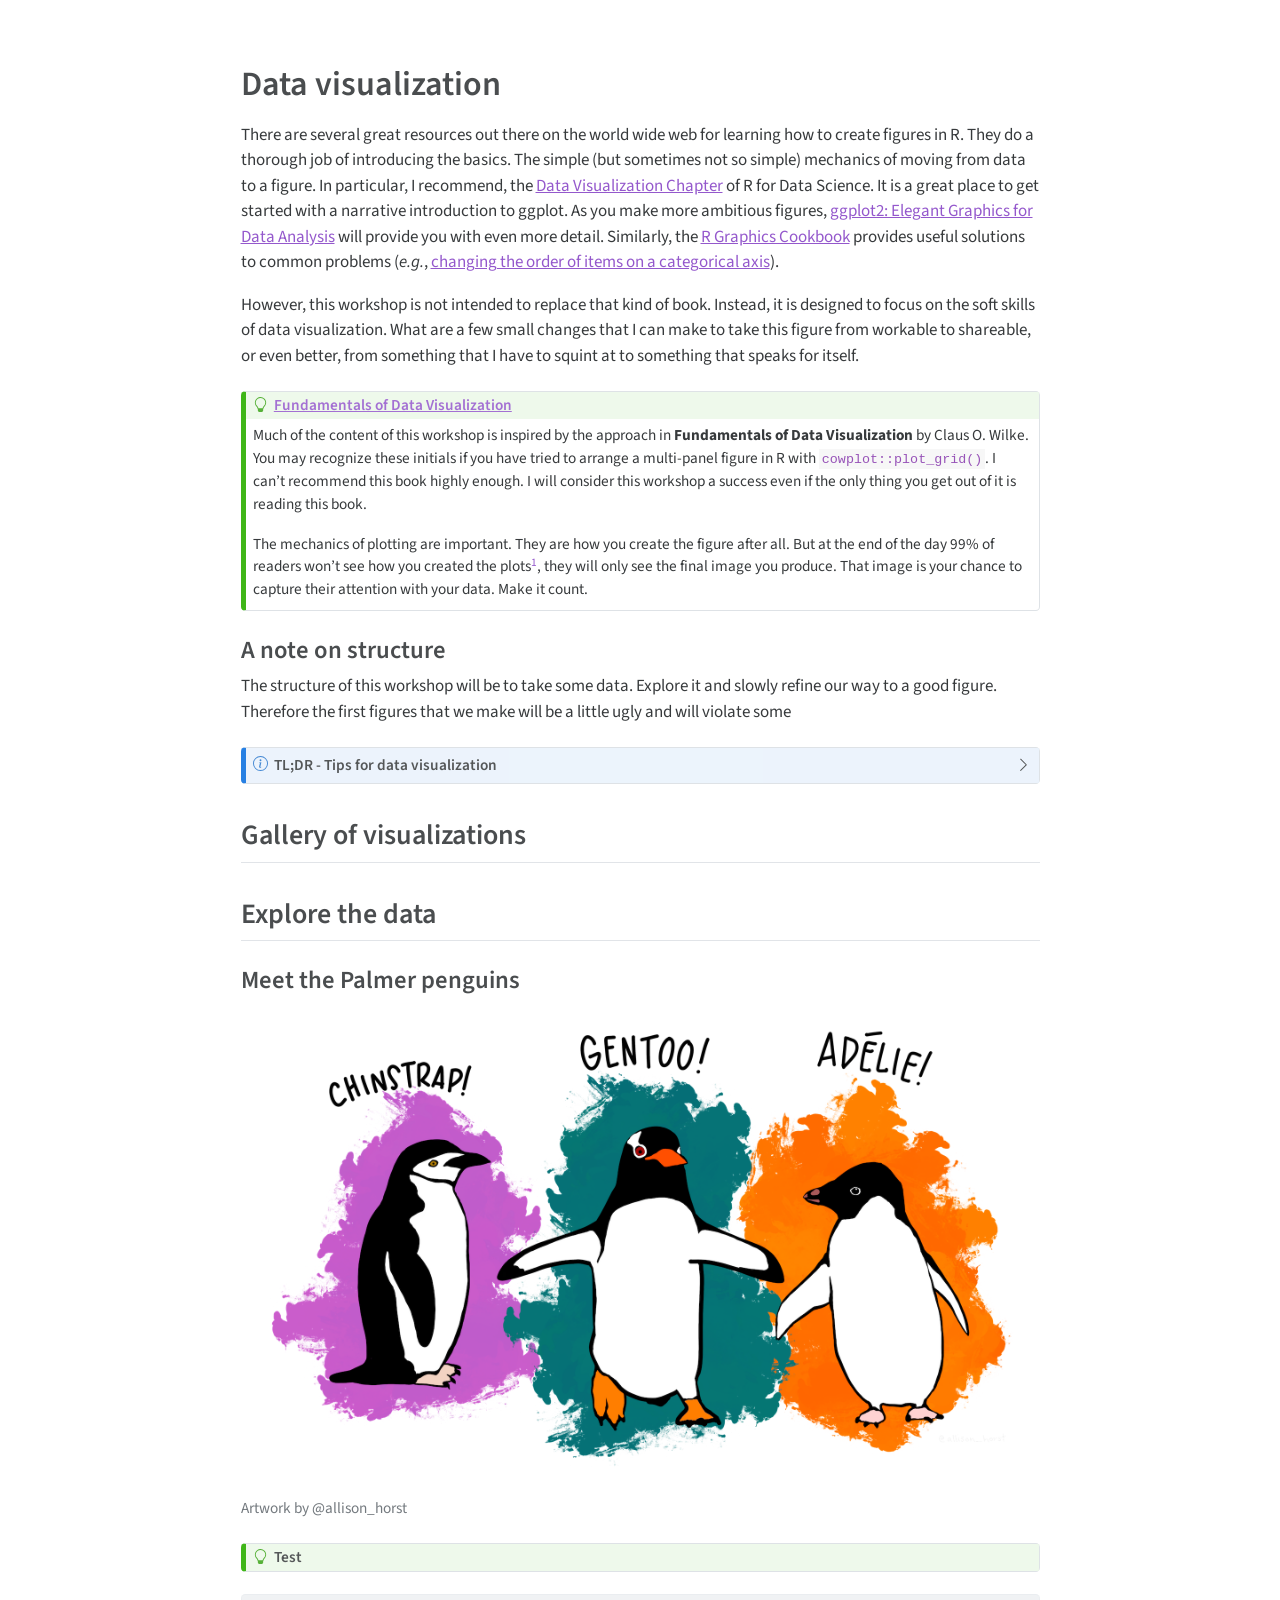
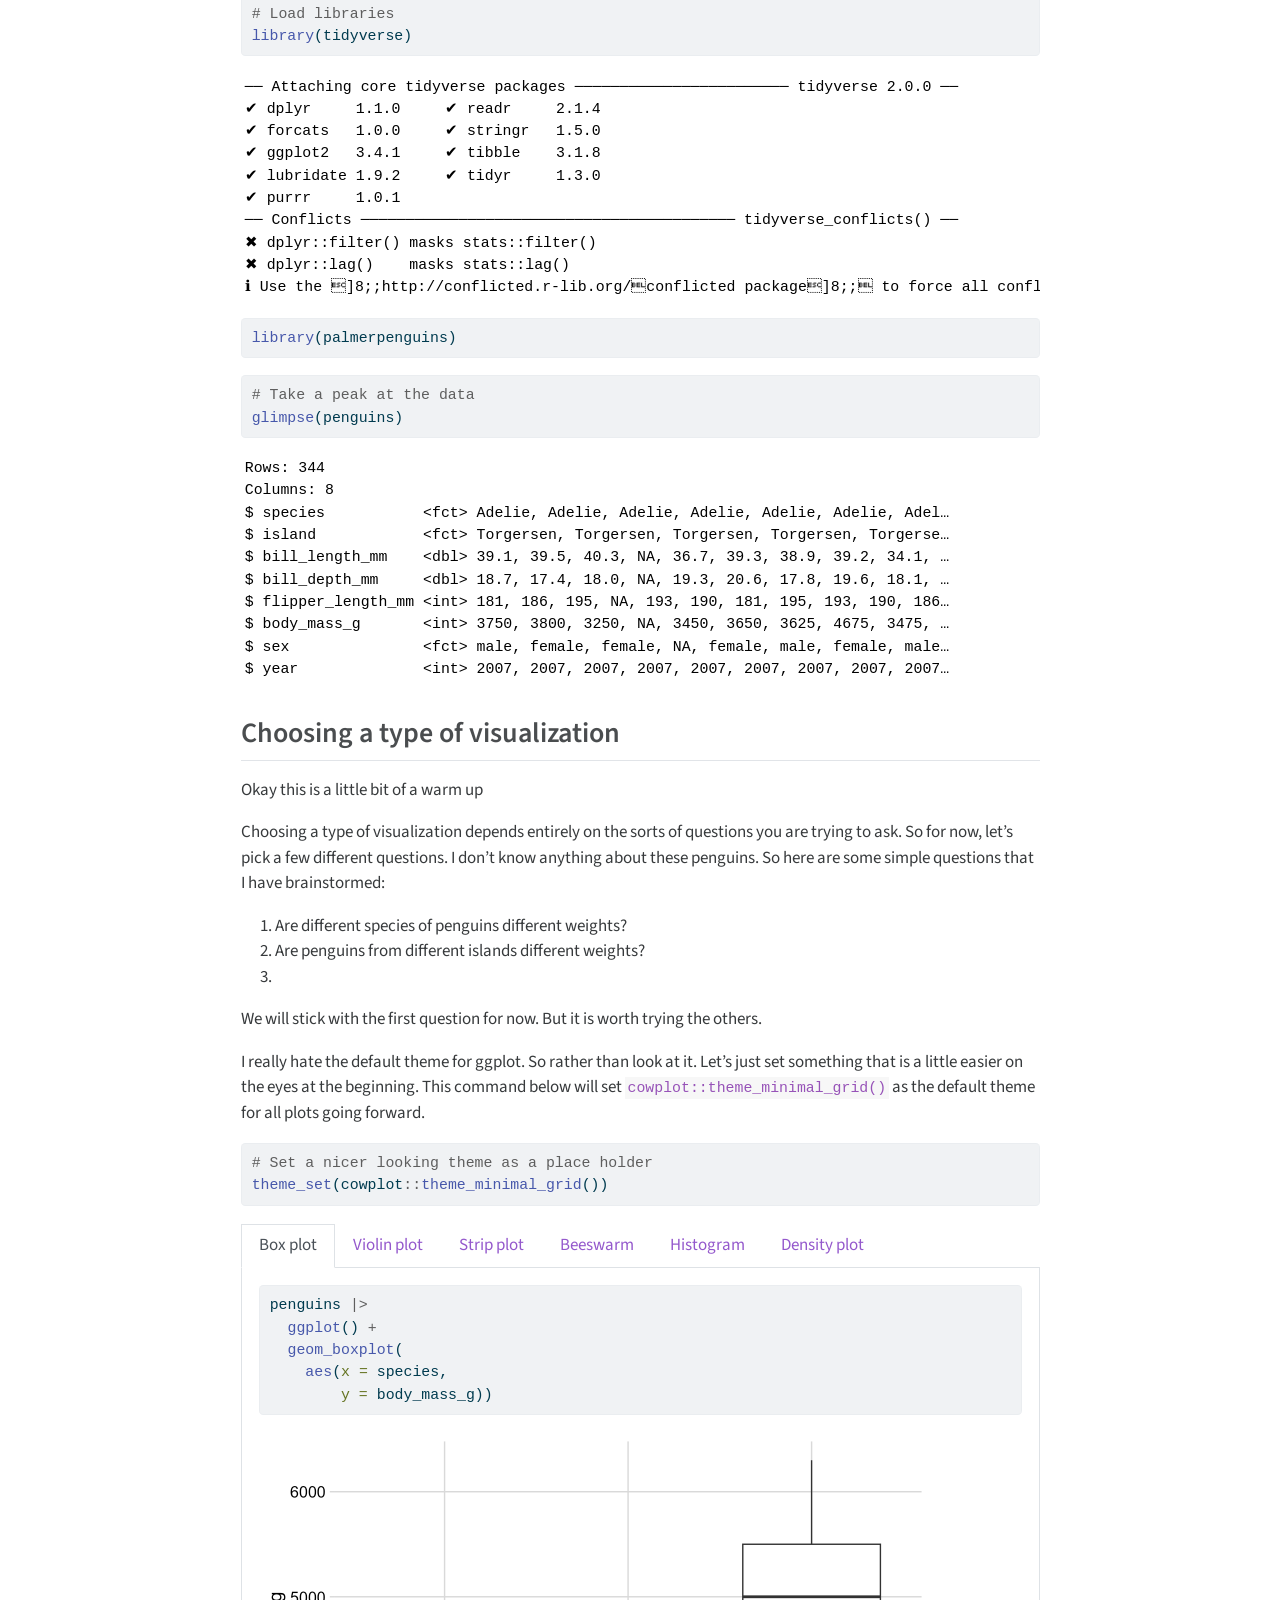
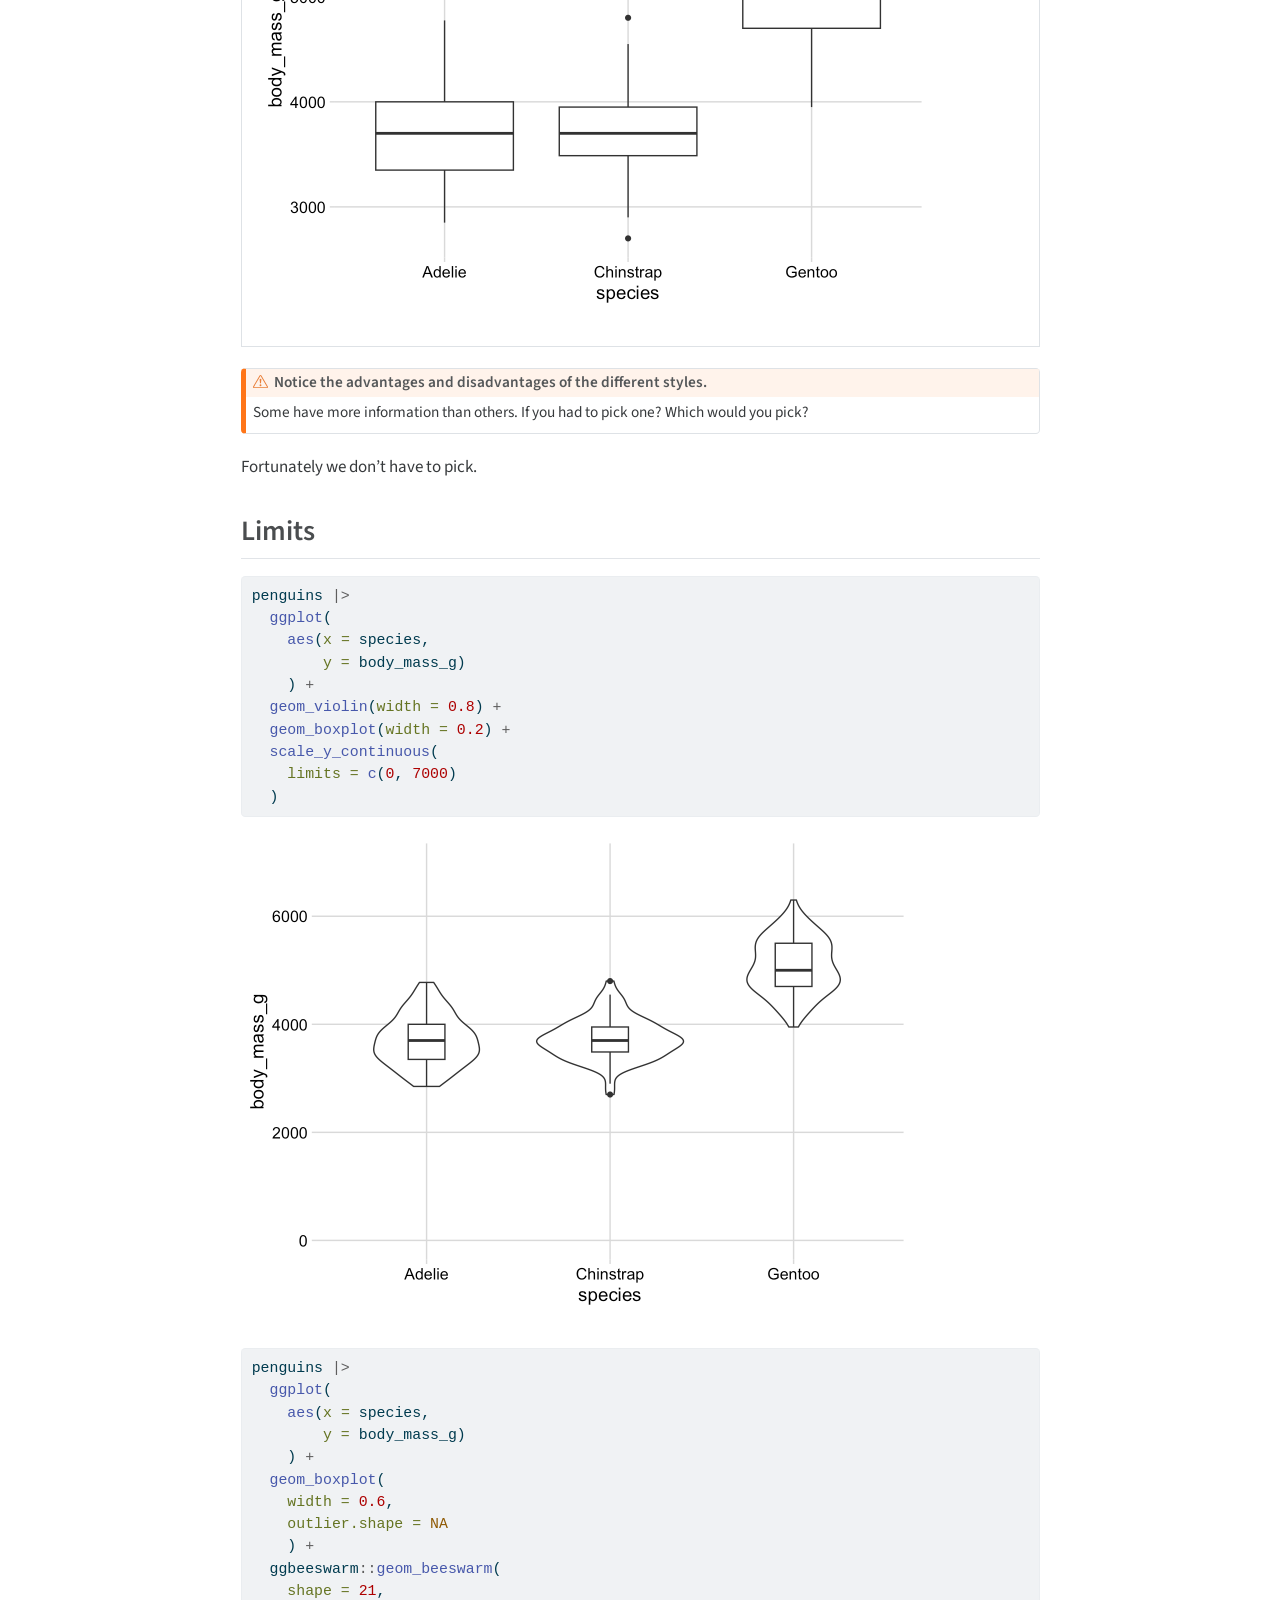
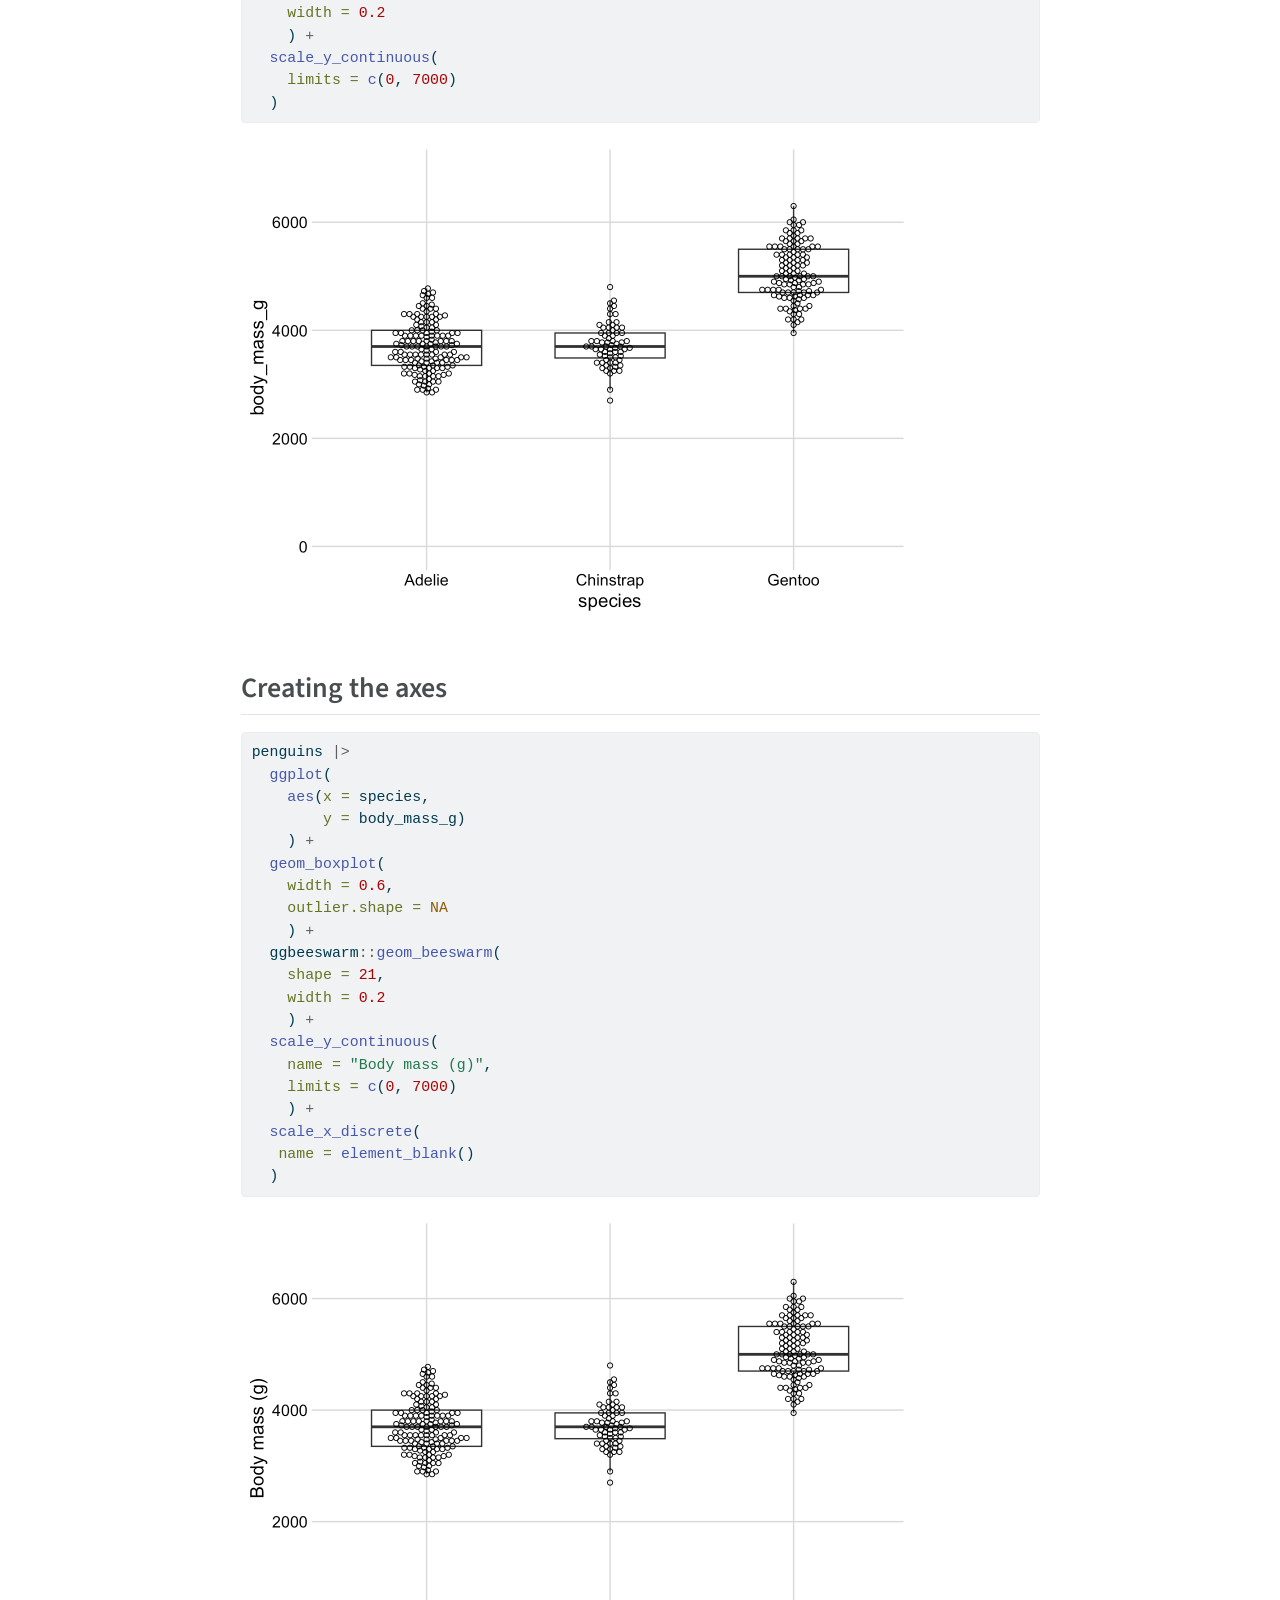
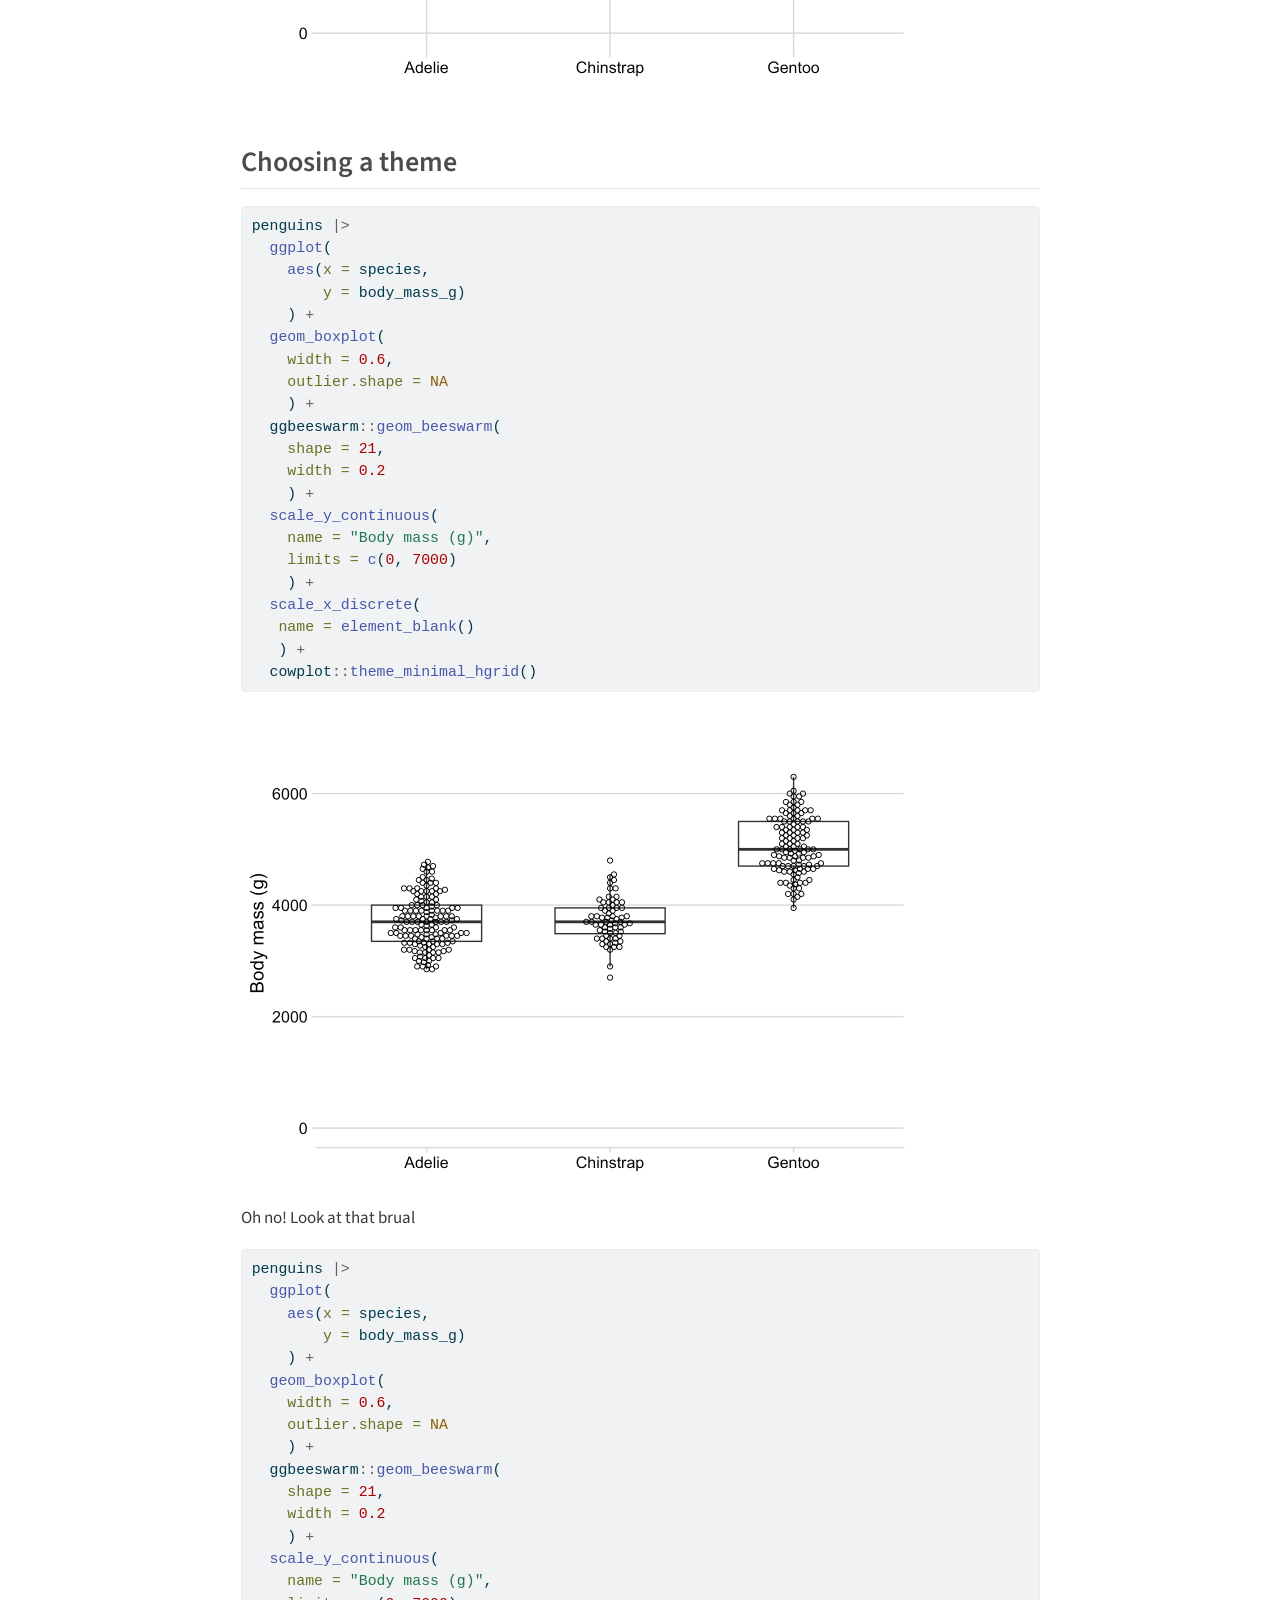
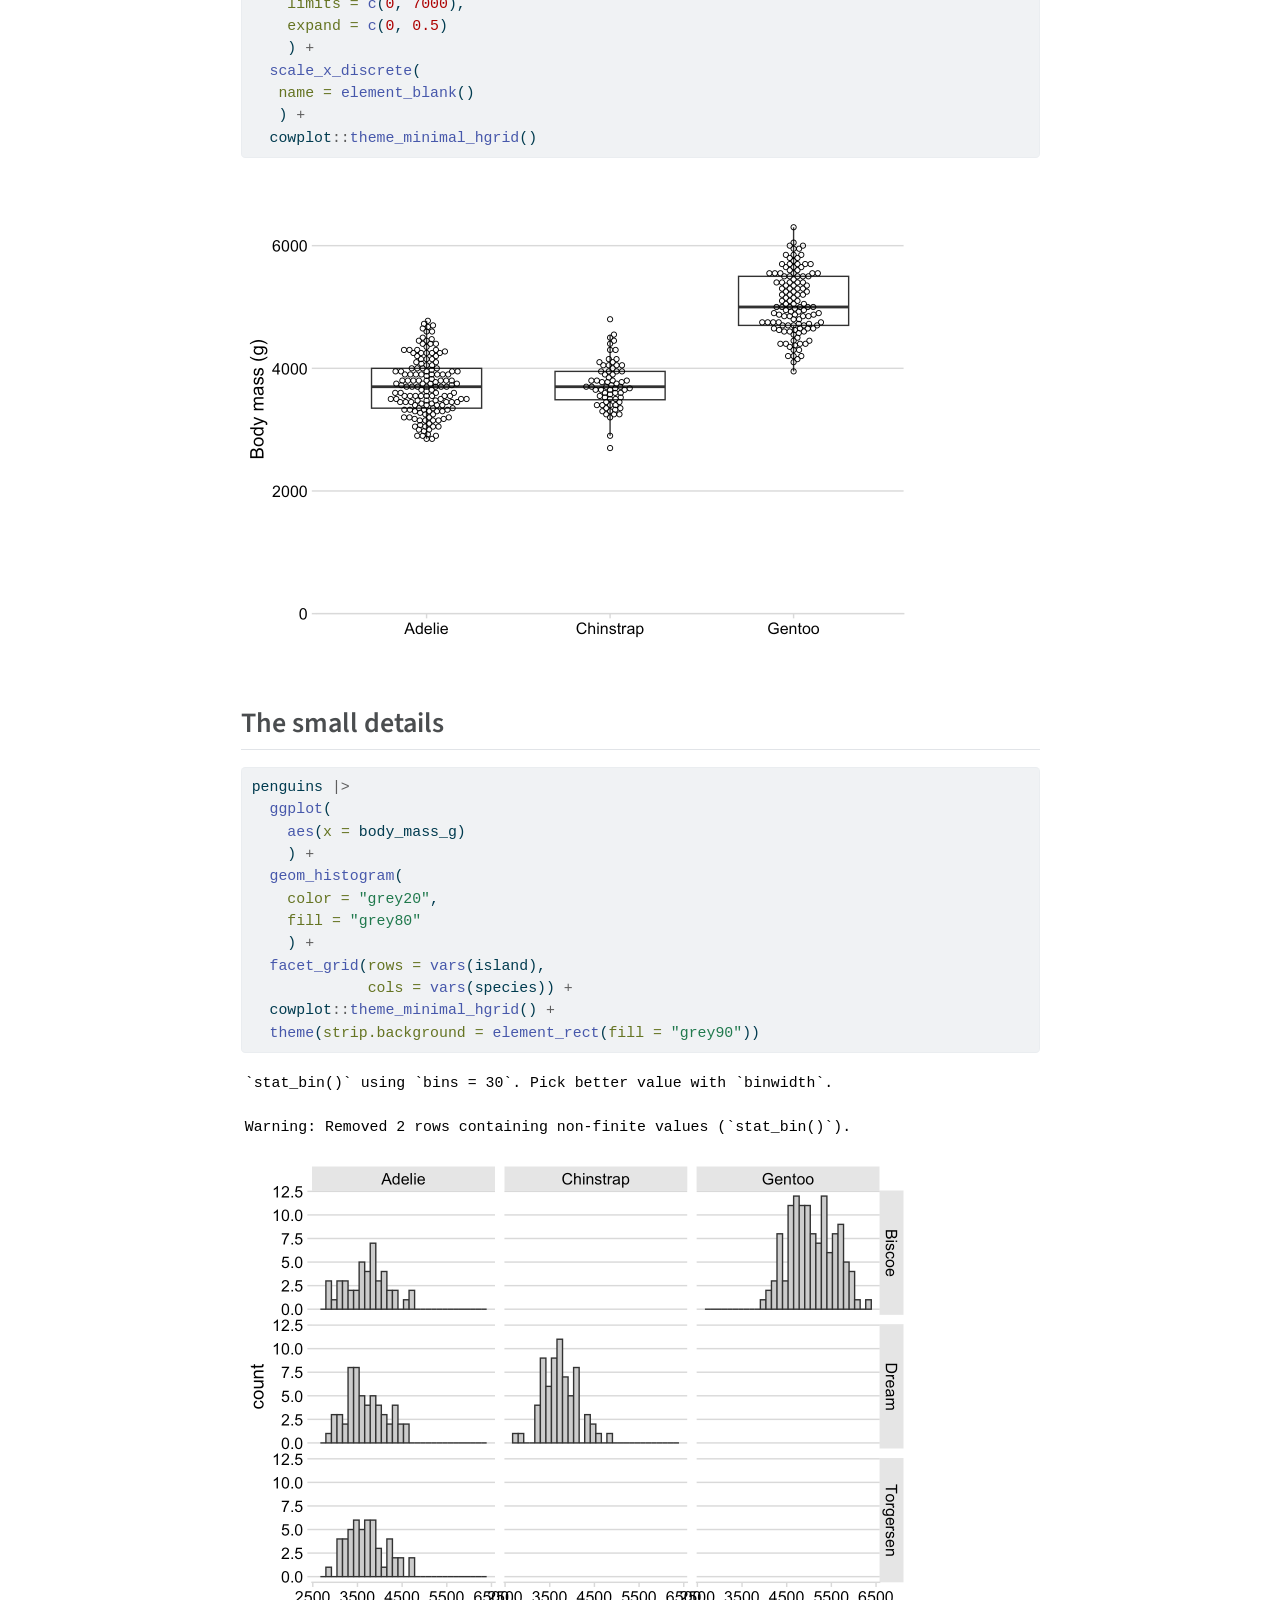
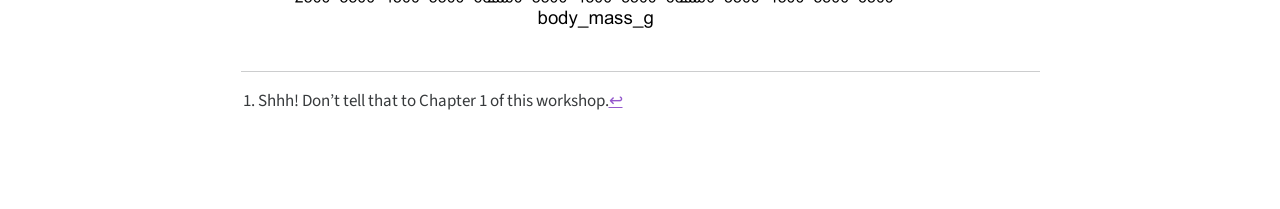
==== commit b87d7b25: "Update docs directory." ====
--- a/docs/data_viz.html
+++ b/docs/data_viz.html
@@ -95,16 +95,14 @@
 
 </head>
 
-<body>
+<body class="fullcontent">
 
 <div id="quarto-search-results"></div>
 <!-- content -->
 <div id="quarto-content" class="quarto-container page-columns page-rows-contents page-layout-article">
 <!-- sidebar -->
 <!-- margin-sidebar -->
-    <div id="quarto-margin-sidebar" class="sidebar margin-sidebar">
-        
-    <div class="quarto-alternate-formats"><h2>Other Formats</h2><ul><li><a href="data_viz.pdf"><i class="bi bi-file-pdf"></i>PDF</a></li></ul></div></div>
+    
 <!-- main -->
 <main class="content" id="quarto-document-content">
 
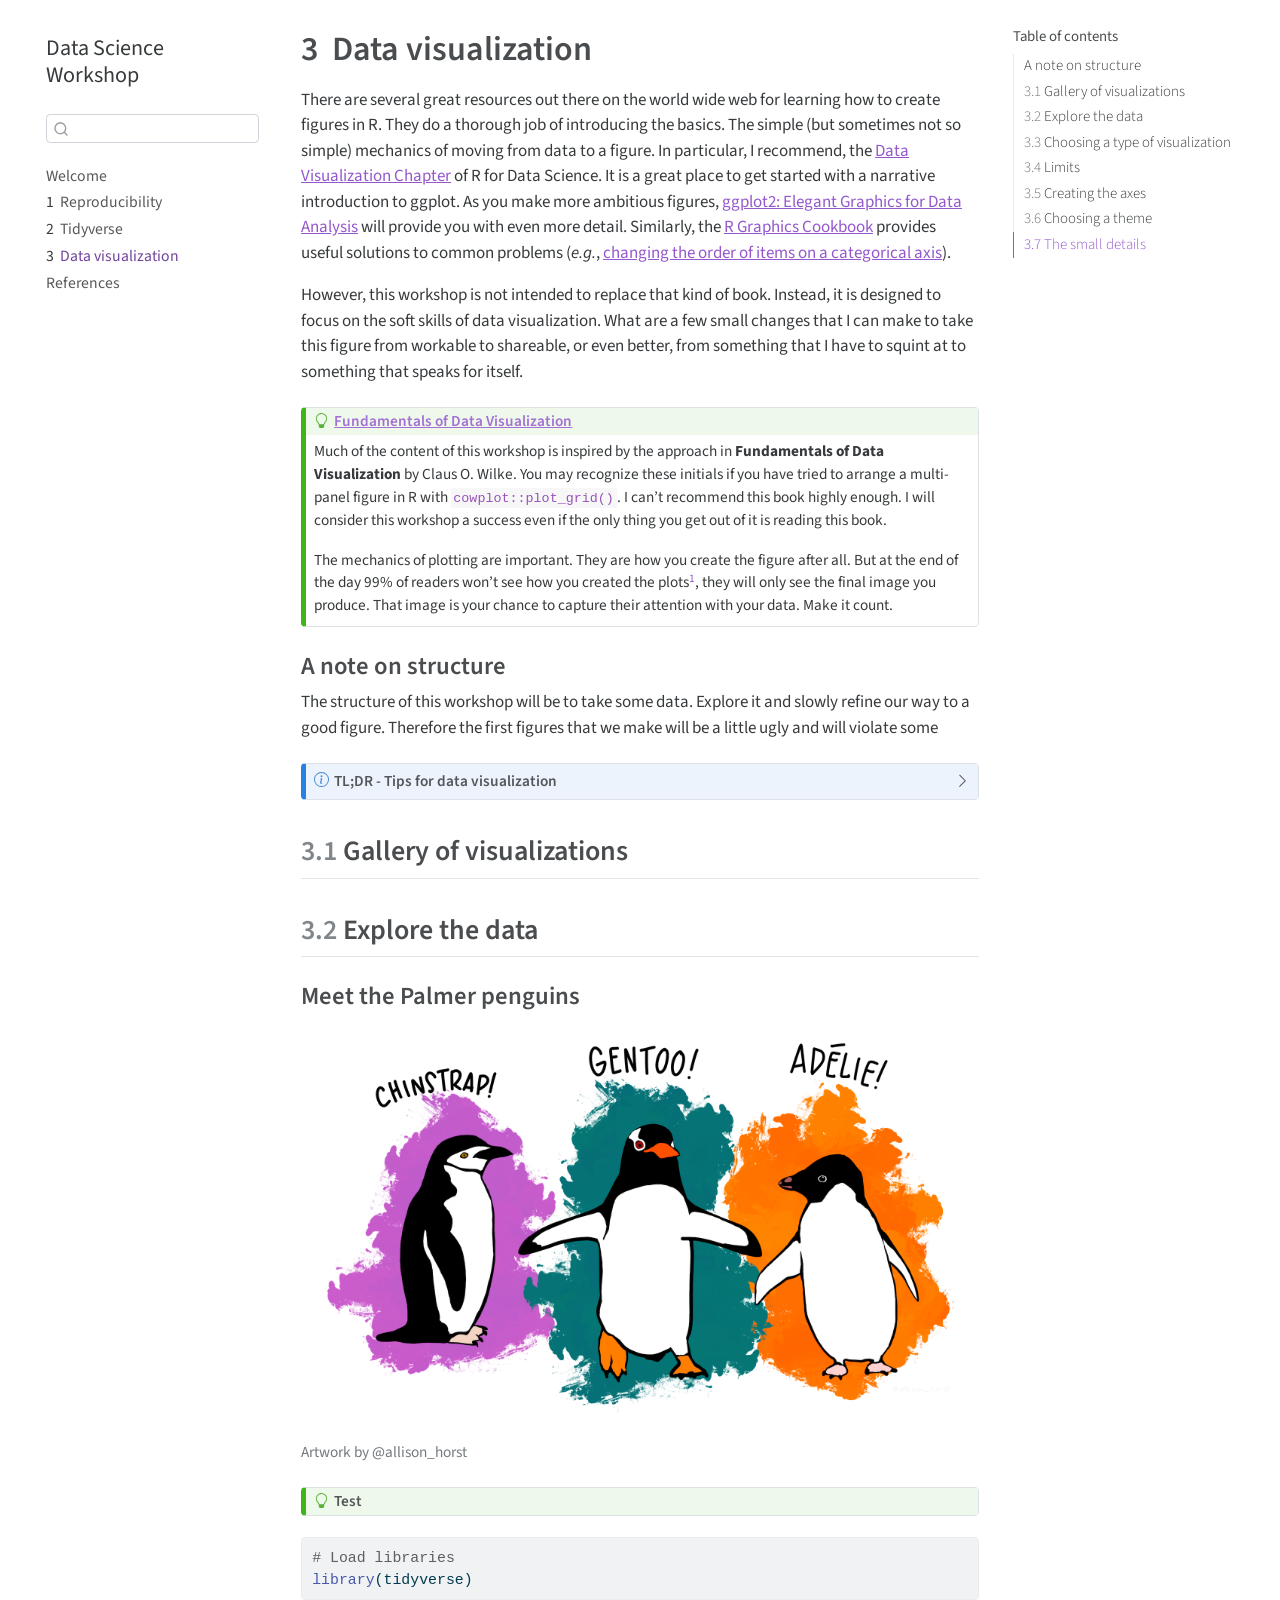
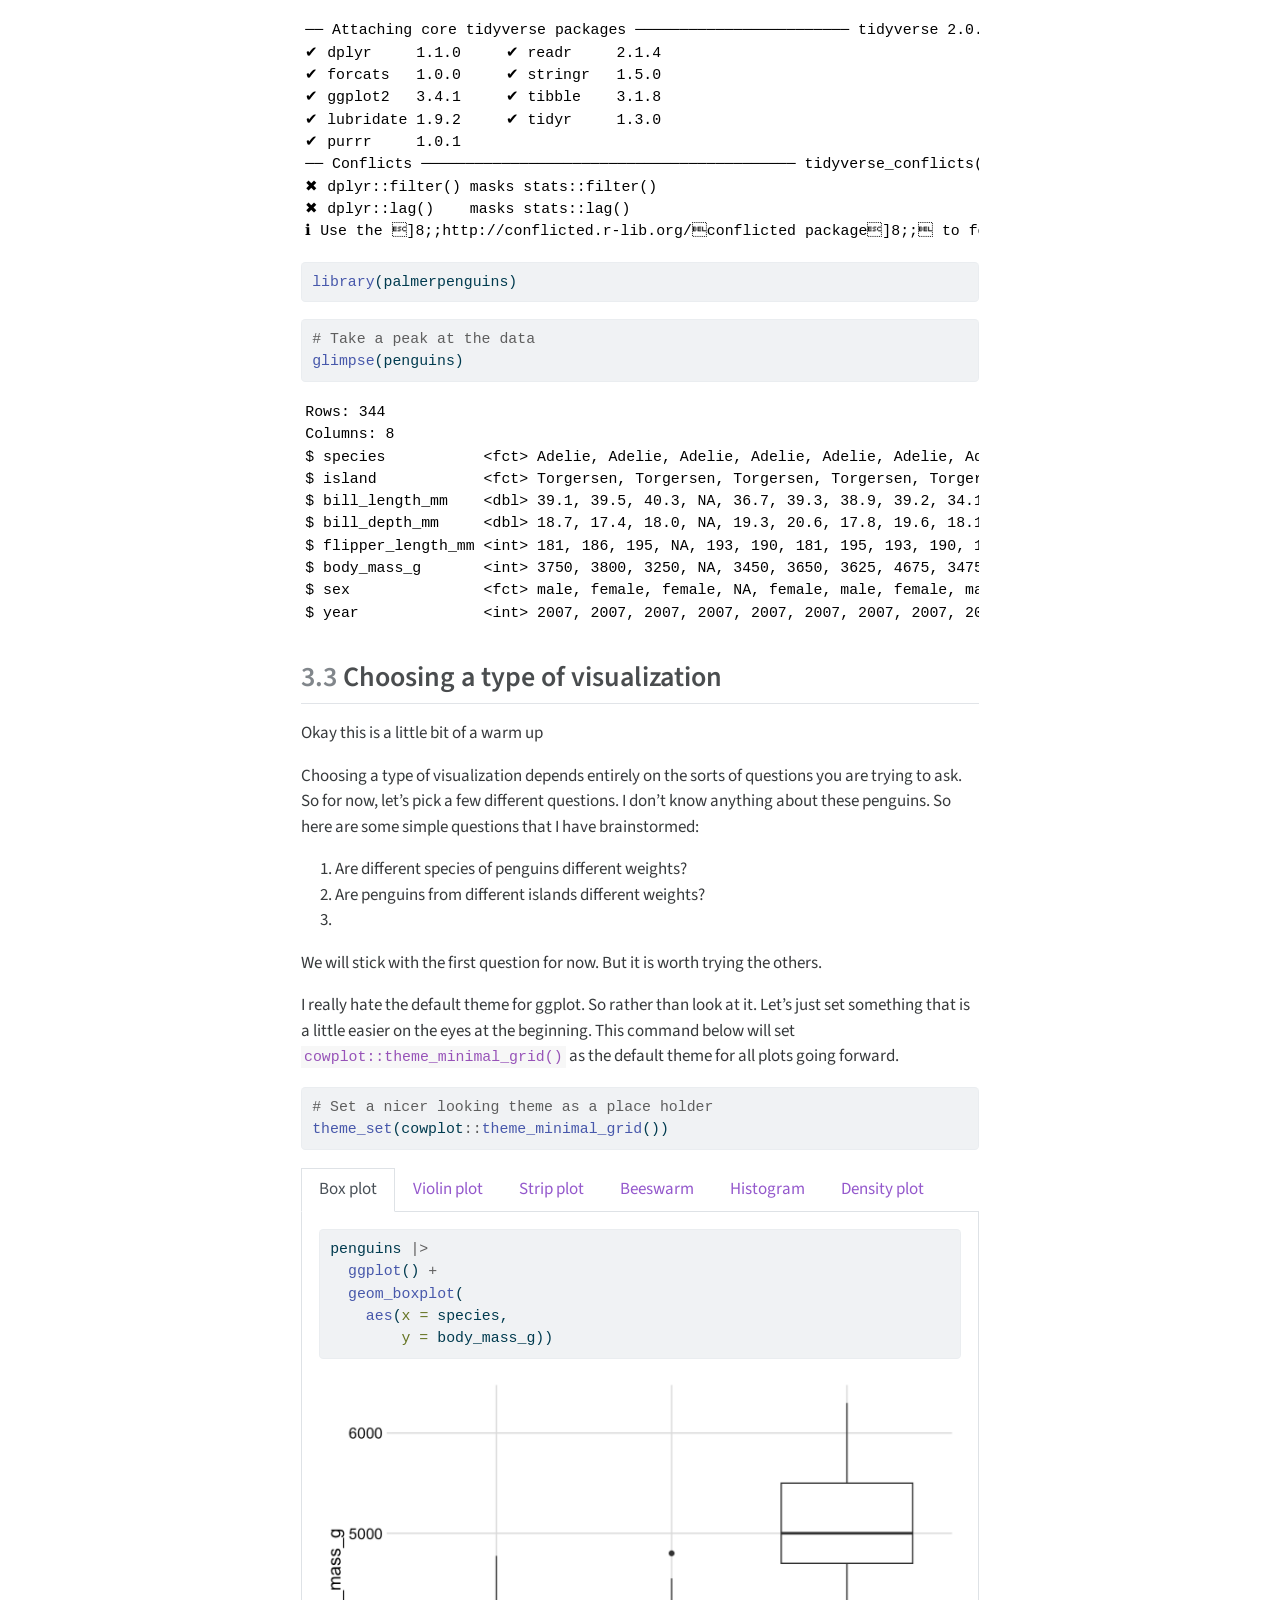
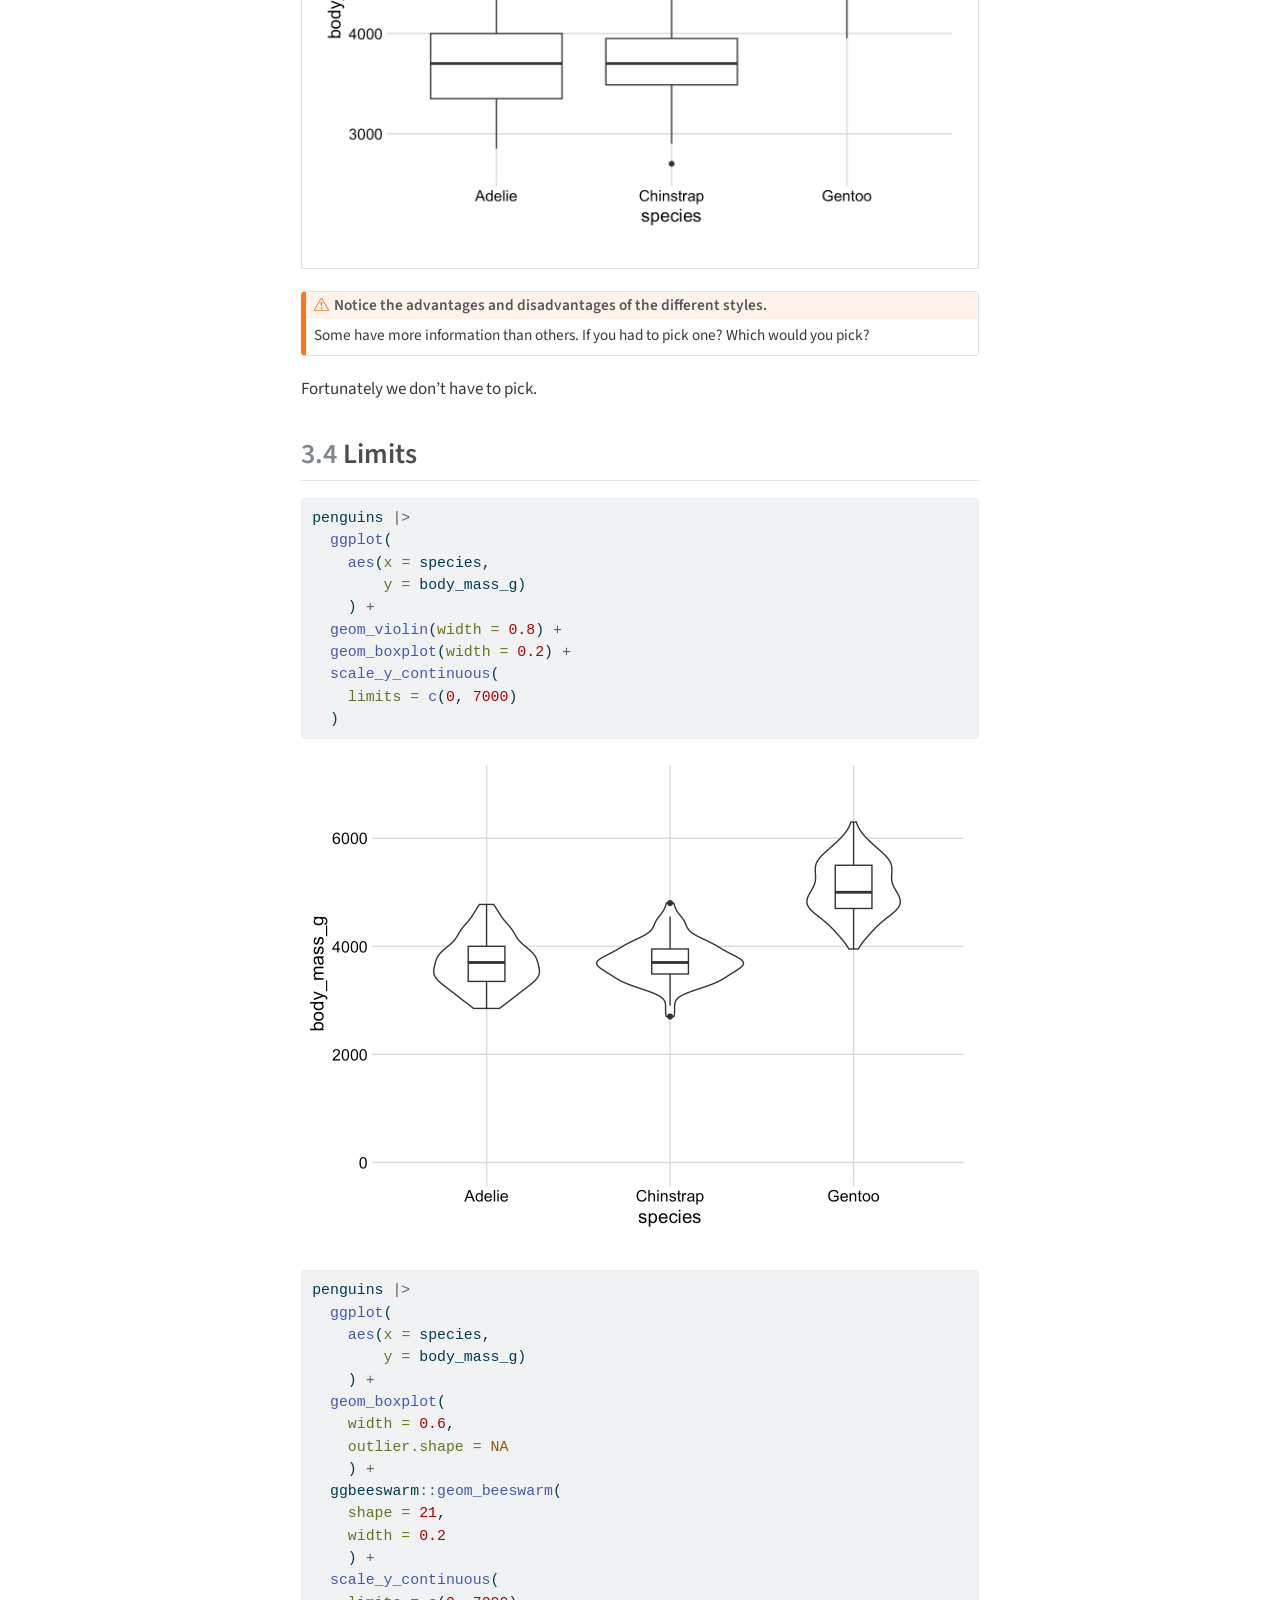
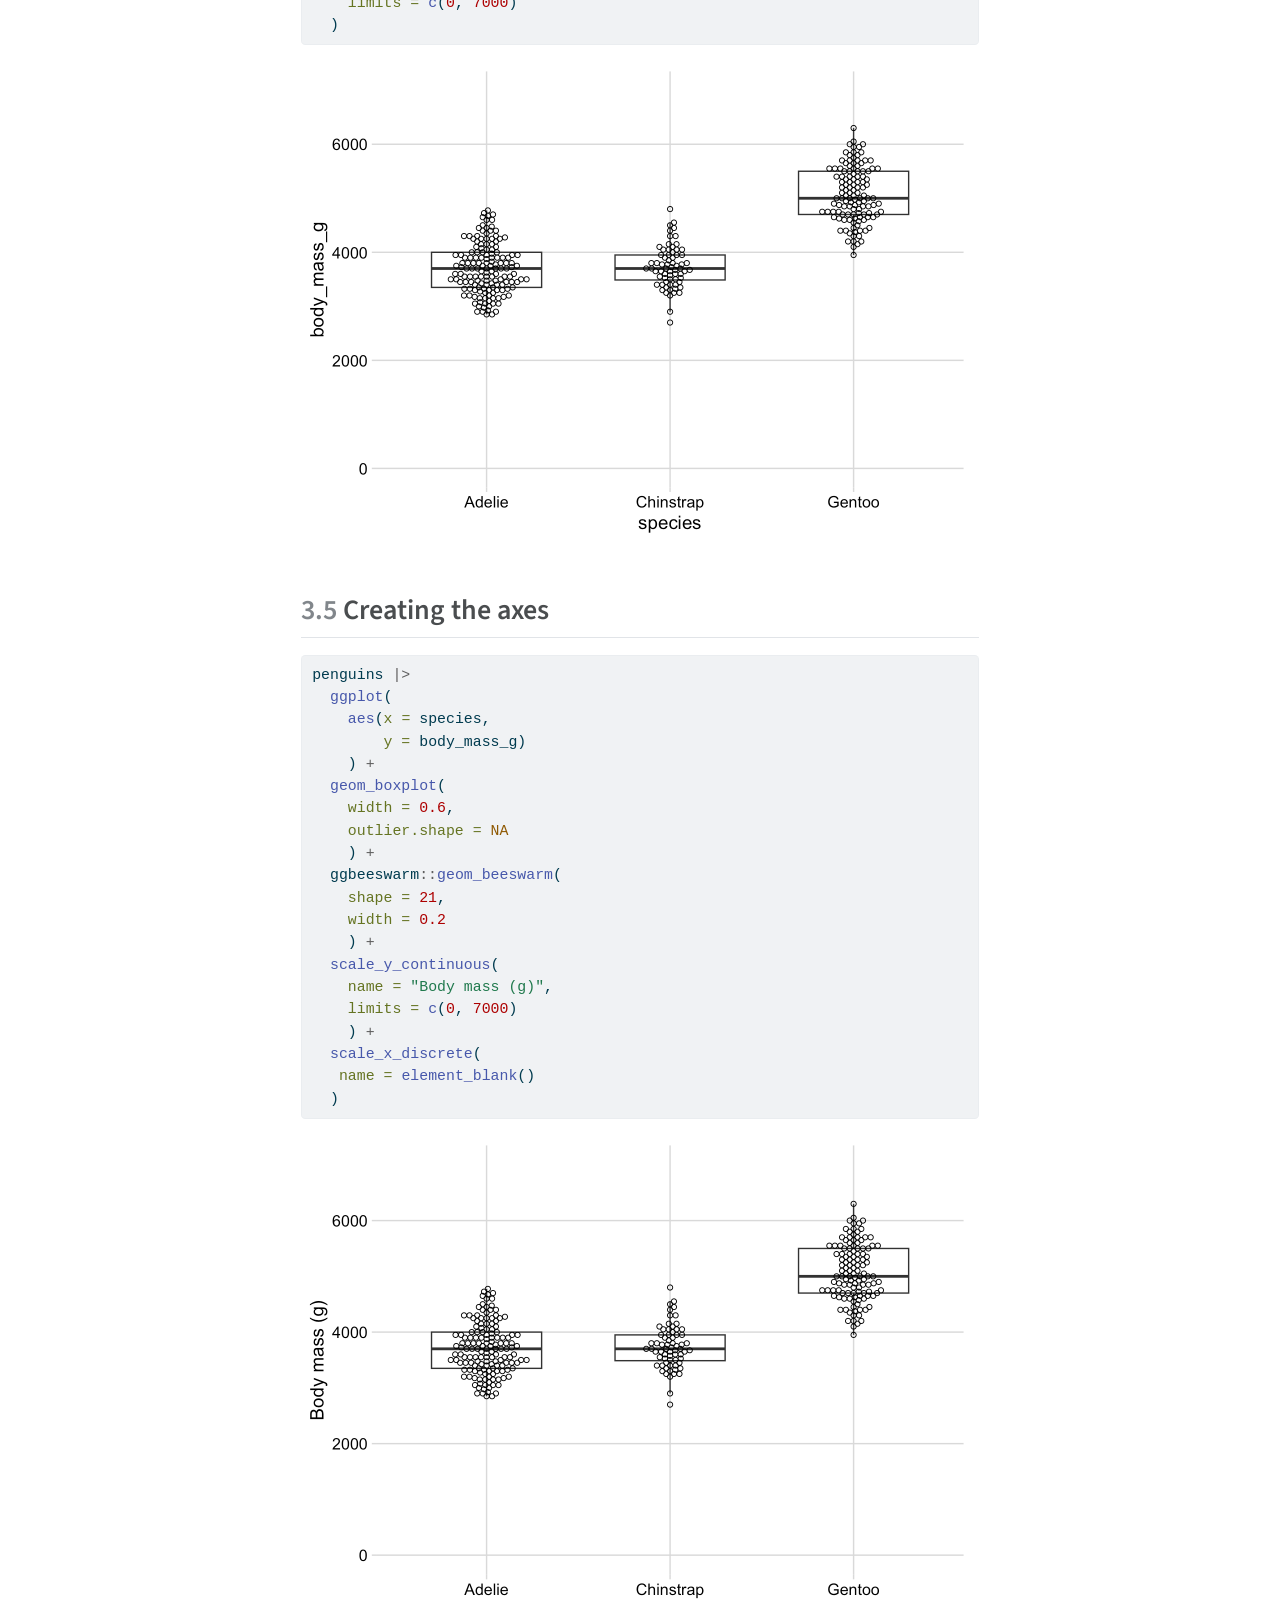
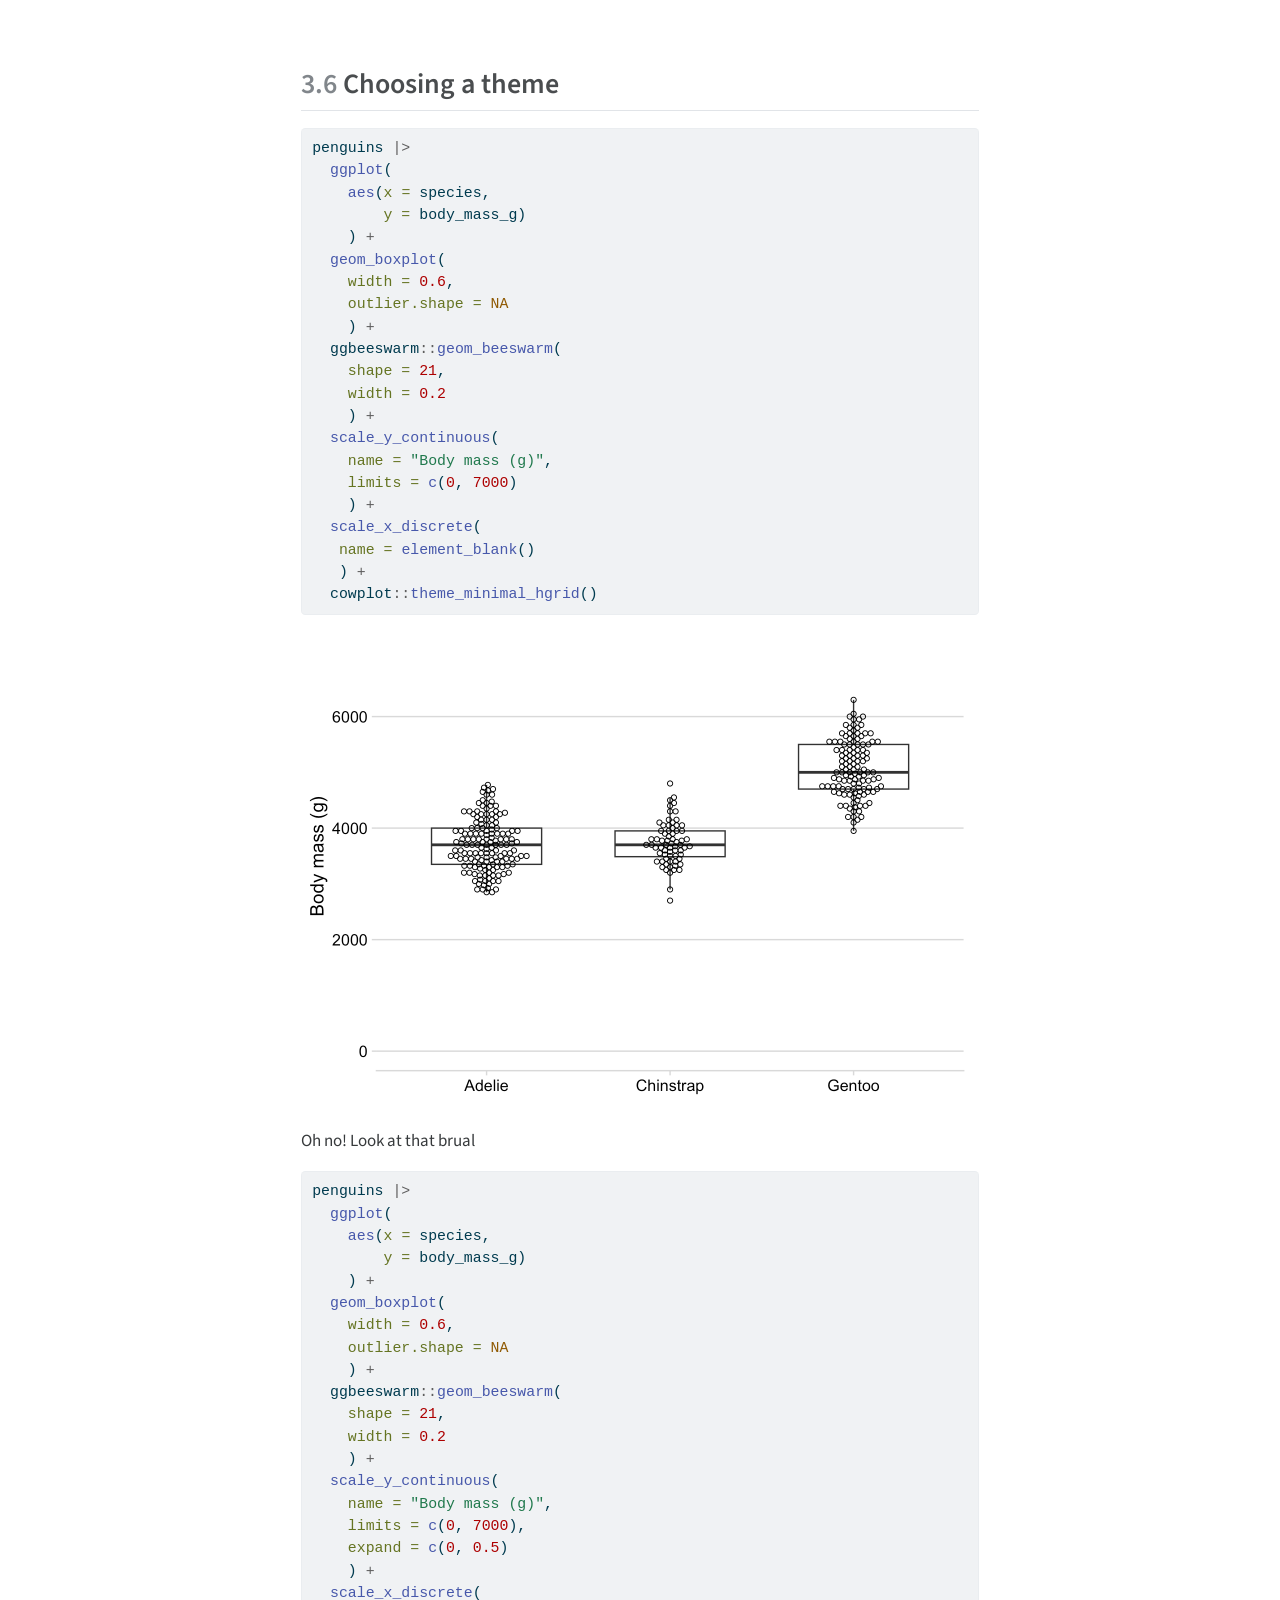
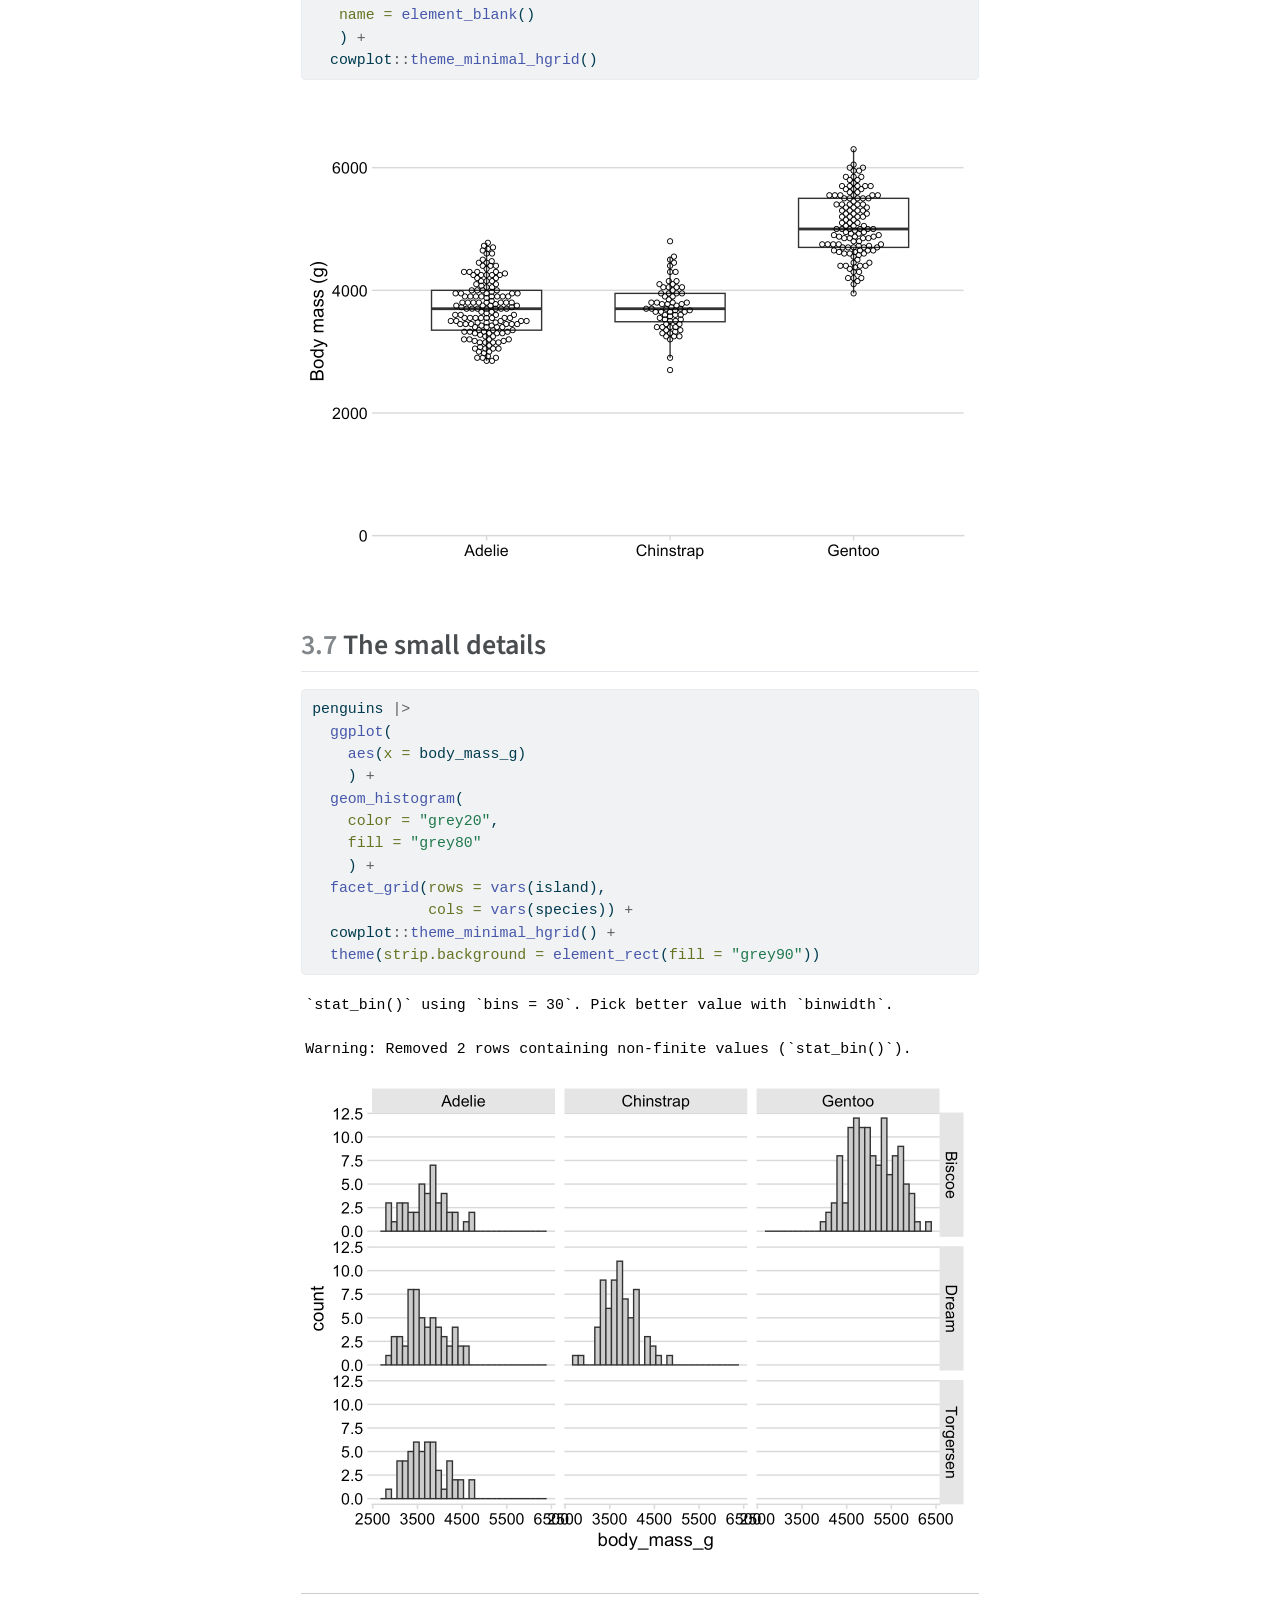
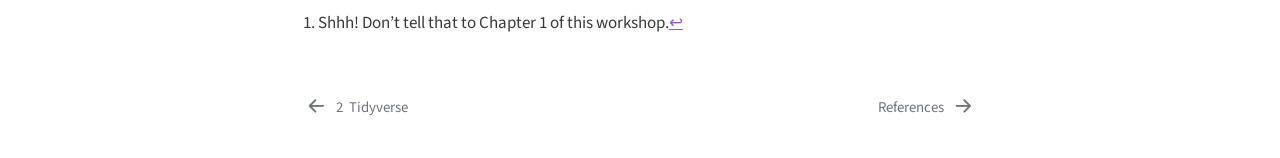
==== commit e3984bba: "Render book" ====
--- a/docs/data_viz.html
+++ b/docs/data_viz.html
@@ -7,7 +7,7 @@
 <meta name="viewport" content="width=device-width, initial-scale=1.0, user-scalable=yes">
 
 
-<title>data_viz</title>
+<title>Data Science Workshop - 3&nbsp; Data visualization</title>
 <style>
 code{white-space: pre-wrap;}
 span.smallcaps{font-variant: small-caps;}
@@ -58,11 +58,14 @@
 
 
 <script src="site_libs/quarto-nav/quarto-nav.js"></script>
+<script src="site_libs/quarto-nav/headroom.min.js"></script>
 <script src="site_libs/clipboard/clipboard.min.js"></script>
 <script src="site_libs/quarto-search/autocomplete.umd.js"></script>
 <script src="site_libs/quarto-search/fuse.min.js"></script>
 <script src="site_libs/quarto-search/quarto-search.js"></script>
 <meta name="quarto:offset" content="./">
+<link href="./references.html" rel="next">
+<link href="./tidyverse.html" rel="prev">
 <script src="site_libs/quarto-html/quarto.js"></script>
 <script src="site_libs/quarto-html/popper.min.js"></script>
 <script src="site_libs/quarto-html/tippy.umd.min.js"></script>
@@ -95,21 +98,114 @@
 
 </head>
 
-<body class="fullcontent">
+<body class="nav-sidebar floating">
 
 <div id="quarto-search-results"></div>
+  <header id="quarto-header" class="headroom fixed-top">
+  <nav class="quarto-secondary-nav">
+    <div class="container-fluid d-flex">
+      <button type="button" class="quarto-btn-toggle btn" data-bs-toggle="collapse" data-bs-target="#quarto-sidebar,#quarto-sidebar-glass" aria-controls="quarto-sidebar" aria-expanded="false" aria-label="Toggle sidebar navigation" onclick="if (window.quartoToggleHeadroom) { window.quartoToggleHeadroom(); }">
+        <i class="bi bi-layout-text-sidebar-reverse"></i>
+      </button>
+      <nav class="quarto-page-breadcrumbs" aria-label="breadcrumb"><ol class="breadcrumb"><li class="breadcrumb-item"><a href="./data_viz.html"><span class="chapter-number">3</span>&nbsp; <span class="chapter-title">Data visualization</span></a></li></ol></nav>
+      <a class="flex-grow-1" role="button" data-bs-toggle="collapse" data-bs-target="#quarto-sidebar,#quarto-sidebar-glass" aria-controls="quarto-sidebar" aria-expanded="false" aria-label="Toggle sidebar navigation" onclick="if (window.quartoToggleHeadroom) { window.quartoToggleHeadroom(); }">      
+      </a>
+      <button type="button" class="btn quarto-search-button" aria-label="Search" onclick="window.quartoOpenSearch();">
+        <i class="bi bi-search"></i>
+      </button>
+    </div>
+  </nav>
+</header>
 <!-- content -->
 <div id="quarto-content" class="quarto-container page-columns page-rows-contents page-layout-article">
 <!-- sidebar -->
+  <nav id="quarto-sidebar" class="sidebar collapse collapse-horizontal sidebar-navigation floating overflow-auto">
+    <div class="pt-lg-2 mt-2 text-left sidebar-header">
+    <div class="sidebar-title mb-0 py-0">
+      <a href="./">Data Science Workshop</a> 
+    </div>
+      </div>
+        <div class="mt-2 flex-shrink-0 align-items-center">
+        <div class="sidebar-search">
+        <div id="quarto-search" class="" title="Search"></div>
+        </div>
+        </div>
+    <div class="sidebar-menu-container"> 
+    <ul class="list-unstyled mt-1">
+        <li class="sidebar-item">
+  <div class="sidebar-item-container"> 
+  <a href="./index.html" class="sidebar-item-text sidebar-link">
+ <span class="menu-text">Welcome</span></a>
+  </div>
+</li>
+        <li class="sidebar-item">
+  <div class="sidebar-item-container"> 
+  <a href="./repro.html" class="sidebar-item-text sidebar-link">
+ <span class="menu-text"><span class="chapter-number">1</span>&nbsp; <span class="chapter-title">Reproducibility</span></span></a>
+  </div>
+</li>
+        <li class="sidebar-item">
+  <div class="sidebar-item-container"> 
+  <a href="./tidyverse.html" class="sidebar-item-text sidebar-link">
+ <span class="menu-text"><span class="chapter-number">2</span>&nbsp; <span class="chapter-title">Tidyverse</span></span></a>
+  </div>
+</li>
+        <li class="sidebar-item">
+  <div class="sidebar-item-container"> 
+  <a href="./data_viz.html" class="sidebar-item-text sidebar-link active">
+ <span class="menu-text"><span class="chapter-number">3</span>&nbsp; <span class="chapter-title">Data visualization</span></span></a>
+  </div>
+</li>
+        <li class="sidebar-item">
+  <div class="sidebar-item-container"> 
+  <a href="./references.html" class="sidebar-item-text sidebar-link">
+ <span class="menu-text">References</span></a>
+  </div>
+</li>
+    </ul>
+    </div>
+</nav>
+<div id="quarto-sidebar-glass" data-bs-toggle="collapse" data-bs-target="#quarto-sidebar,#quarto-sidebar-glass"></div>
 <!-- margin-sidebar -->
-    
+    <div id="quarto-margin-sidebar" class="sidebar margin-sidebar">
+        <nav id="TOC" role="doc-toc" class="toc-active">
+    <h2 id="toc-title">Table of contents</h2>
+   
+  <ul>
+  <li><a href="#a-note-on-structure" id="toc-a-note-on-structure" class="nav-link active" data-scroll-target="#a-note-on-structure">A note on structure</a></li>
+  <li><a href="#gallery-of-visualizations" id="toc-gallery-of-visualizations" class="nav-link" data-scroll-target="#gallery-of-visualizations"><span class="header-section-number">3.1</span> Gallery of visualizations</a></li>
+  <li><a href="#explore-the-data" id="toc-explore-the-data" class="nav-link" data-scroll-target="#explore-the-data"><span class="header-section-number">3.2</span> Explore the data</a>
+  <ul class="collapse">
+  <li><a href="#meet-the-palmer-penguins" id="toc-meet-the-palmer-penguins" class="nav-link" data-scroll-target="#meet-the-palmer-penguins">Meet the Palmer penguins</a></li>
+  </ul></li>
+  <li><a href="#choosing-a-type-of-visualization" id="toc-choosing-a-type-of-visualization" class="nav-link" data-scroll-target="#choosing-a-type-of-visualization"><span class="header-section-number">3.3</span> Choosing a type of visualization</a></li>
+  <li><a href="#limits" id="toc-limits" class="nav-link" data-scroll-target="#limits"><span class="header-section-number">3.4</span> Limits</a></li>
+  <li><a href="#creating-the-axes" id="toc-creating-the-axes" class="nav-link" data-scroll-target="#creating-the-axes"><span class="header-section-number">3.5</span> Creating the axes</a></li>
+  <li><a href="#choosing-a-theme" id="toc-choosing-a-theme" class="nav-link" data-scroll-target="#choosing-a-theme"><span class="header-section-number">3.6</span> Choosing a theme</a></li>
+  <li><a href="#the-small-details" id="toc-the-small-details" class="nav-link" data-scroll-target="#the-small-details"><span class="header-section-number">3.7</span> The small details</a></li>
+  </ul>
+</nav>
+    </div>
 <!-- main -->
 <main class="content" id="quarto-document-content">
 
-
-
-<section id="data-visualization" class="level1">
-<h1>Data visualization</h1>
+<header id="title-block-header" class="quarto-title-block default">
+<div class="quarto-title">
+<h1 class="title"><span class="chapter-number">3</span>&nbsp; <span class="chapter-title">Data visualization</span></h1>
+</div>
+
+
+
+<div class="quarto-title-meta">
+
+    
+  
+    
+  </div>
+  
+
+</header>
+
 <p>There are several great resources out there on the world wide web for learning how to create figures in R. They do a thorough job of introducing the basics. The simple (but sometimes not so simple) mechanics of moving from data to a figure. In particular, I recommend, the <a href="https://r4ds.had.co.nz/data-visualisation.html" target="_blank">Data Visualization Chapter</a> of R for Data Science. It is a great place to get started with a narrative introduction to ggplot. As you make more ambitious figures, <a href="https://ggplot2-book.org/" target="_blank">ggplot2: Elegant Graphics for Data Analysis</a> will provide you with even more detail. Similarly, the <a href="https://r-graphics.org/">R Graphics Cookbook</a> provides useful solutions to common problems (<em>e.g.</em>, <a href="https://r-graphics.org/recipe-axis-order">changing the order of items on a categorical axis</a>).</p>
 <p>However, this workshop is not intended to replace that kind of book. Instead, it is designed to focus on the soft skills of data visualization. What are a few small changes that I can make to take this figure from workable to shareable, or even better, from something that I have to squint at to something that speaks for itself.</p>
 <div class="callout callout-style-default callout-tip callout-titled">
@@ -157,11 +253,11 @@
 </div>
 </div>
 </section>
-<section id="gallery-of-visualizations" class="level2">
-<h2 class="anchored" data-anchor-id="gallery-of-visualizations">Gallery of visualizations</h2>
-</section>
-<section id="explore-the-data" class="level2">
-<h2 class="anchored" data-anchor-id="explore-the-data">Explore the data</h2>
+<section id="gallery-of-visualizations" class="level2" data-number="3.1">
+<h2 data-number="3.1" class="anchored" data-anchor-id="gallery-of-visualizations"><span class="header-section-number">3.1</span> Gallery of visualizations</h2>
+</section>
+<section id="explore-the-data" class="level2" data-number="3.2">
+<h2 data-number="3.2" class="anchored" data-anchor-id="explore-the-data"><span class="header-section-number">3.2</span> Explore the data</h2>
 <section id="meet-the-palmer-penguins" class="level3 unnumbered">
 <h3 class="unnumbered anchored" data-anchor-id="meet-the-palmer-penguins">Meet the Palmer penguins</h3>
 <div class="quarto-figure quarto-figure-center">
@@ -218,8 +314,8 @@
 </div>
 </section>
 </section>
-<section id="choosing-a-type-of-visualization" class="level2">
-<h2 class="anchored" data-anchor-id="choosing-a-type-of-visualization">Choosing a type of visualization</h2>
+<section id="choosing-a-type-of-visualization" class="level2" data-number="3.3">
+<h2 data-number="3.3" class="anchored" data-anchor-id="choosing-a-type-of-visualization"><span class="header-section-number">3.3</span> Choosing a type of visualization</h2>
 <p>Okay this is a little bit of a warm up</p>
 <p>Choosing a type of visualization depends entirely on the sorts of questions you are trying to ask. So for now, let’s pick a few different questions. I don’t know anything about these penguins. So here are some simple questions that I have brainstormed:</p>
 <ol type="1">
@@ -333,8 +429,8 @@
 </div>
 <p>Fortunately we don’t have to pick.</p>
 </section>
-<section id="limits" class="level2">
-<h2 class="anchored" data-anchor-id="limits">Limits</h2>
+<section id="limits" class="level2" data-number="3.4">
+<h2 data-number="3.4" class="anchored" data-anchor-id="limits"><span class="header-section-number">3.4</span> Limits</h2>
 <div class="cell">
 <div class="sourceCode cell-code" id="cb13"><pre class="sourceCode r code-with-copy"><code class="sourceCode r"><span id="cb13-1"><a href="#cb13-1" aria-hidden="true" tabindex="-1"></a>penguins <span class="sc">|&gt;</span> </span>
 <span id="cb13-2"><a href="#cb13-2" aria-hidden="true" tabindex="-1"></a>  <span class="fu">ggplot</span>(</span>
@@ -372,8 +468,8 @@
 </div>
 </div>
 </section>
-<section id="creating-the-axes" class="level2">
-<h2 class="anchored" data-anchor-id="creating-the-axes">Creating the axes</h2>
+<section id="creating-the-axes" class="level2" data-number="3.5">
+<h2 data-number="3.5" class="anchored" data-anchor-id="creating-the-axes"><span class="header-section-number">3.5</span> Creating the axes</h2>
 <div class="cell">
 <div class="sourceCode cell-code" id="cb15"><pre class="sourceCode r code-with-copy"><code class="sourceCode r"><span id="cb15-1"><a href="#cb15-1" aria-hidden="true" tabindex="-1"></a>penguins <span class="sc">|&gt;</span> </span>
 <span id="cb15-2"><a href="#cb15-2" aria-hidden="true" tabindex="-1"></a>  <span class="fu">ggplot</span>(</span>
@@ -400,8 +496,8 @@
 </div>
 </div>
 </section>
-<section id="choosing-a-theme" class="level2">
-<h2 class="anchored" data-anchor-id="choosing-a-theme">Choosing a theme</h2>
+<section id="choosing-a-theme" class="level2" data-number="3.6">
+<h2 data-number="3.6" class="anchored" data-anchor-id="choosing-a-theme"><span class="header-section-number">3.6</span> Choosing a theme</h2>
 <div class="cell">
 <div class="sourceCode cell-code" id="cb16"><pre class="sourceCode r code-with-copy"><code class="sourceCode r"><span id="cb16-1"><a href="#cb16-1" aria-hidden="true" tabindex="-1"></a>penguins <span class="sc">|&gt;</span> </span>
 <span id="cb16-2"><a href="#cb16-2" aria-hidden="true" tabindex="-1"></a>  <span class="fu">ggplot</span>(</span>
@@ -457,8 +553,8 @@
 </div>
 </div>
 </section>
-<section id="the-small-details" class="level2">
-<h2 class="anchored" data-anchor-id="the-small-details">The small details</h2>
+<section id="the-small-details" class="level2" data-number="3.7">
+<h2 data-number="3.7" class="anchored" data-anchor-id="the-small-details"><span class="header-section-number">3.7</span> The small details</h2>
 <div class="cell">
 <div class="sourceCode cell-code" id="cb18"><pre class="sourceCode r code-with-copy"><code class="sourceCode r"><span id="cb18-1"><a href="#cb18-1" aria-hidden="true" tabindex="-1"></a>penguins <span class="sc">|&gt;</span>  </span>
 <span id="cb18-2"><a href="#cb18-2" aria-hidden="true" tabindex="-1"></a>  <span class="fu">ggplot</span>(</span>
@@ -484,7 +580,6 @@
 </div>
 
 
-</section>
 </section>
 <section id="footnotes" class="footnotes footnotes-end-of-document" role="doc-endnotes">
 <hr>
@@ -727,6 +822,18 @@
   }
 });
 </script>
+<nav class="page-navigation">
+  <div class="nav-page nav-page-previous">
+      <a href="./tidyverse.html" class="pagination-link">
+        <i class="bi bi-arrow-left-short"></i> <span class="nav-page-text"><span class="chapter-number">2</span>&nbsp; <span class="chapter-title">Tidyverse</span></span>
+      </a>          
+  </div>
+  <div class="nav-page nav-page-next">
+      <a href="./references.html" class="pagination-link">
+        <span class="nav-page-text">References</span> <i class="bi bi-arrow-right-short"></i>
+      </a>
+  </div>
+</nav>
 </div> <!-- /content -->
 
 
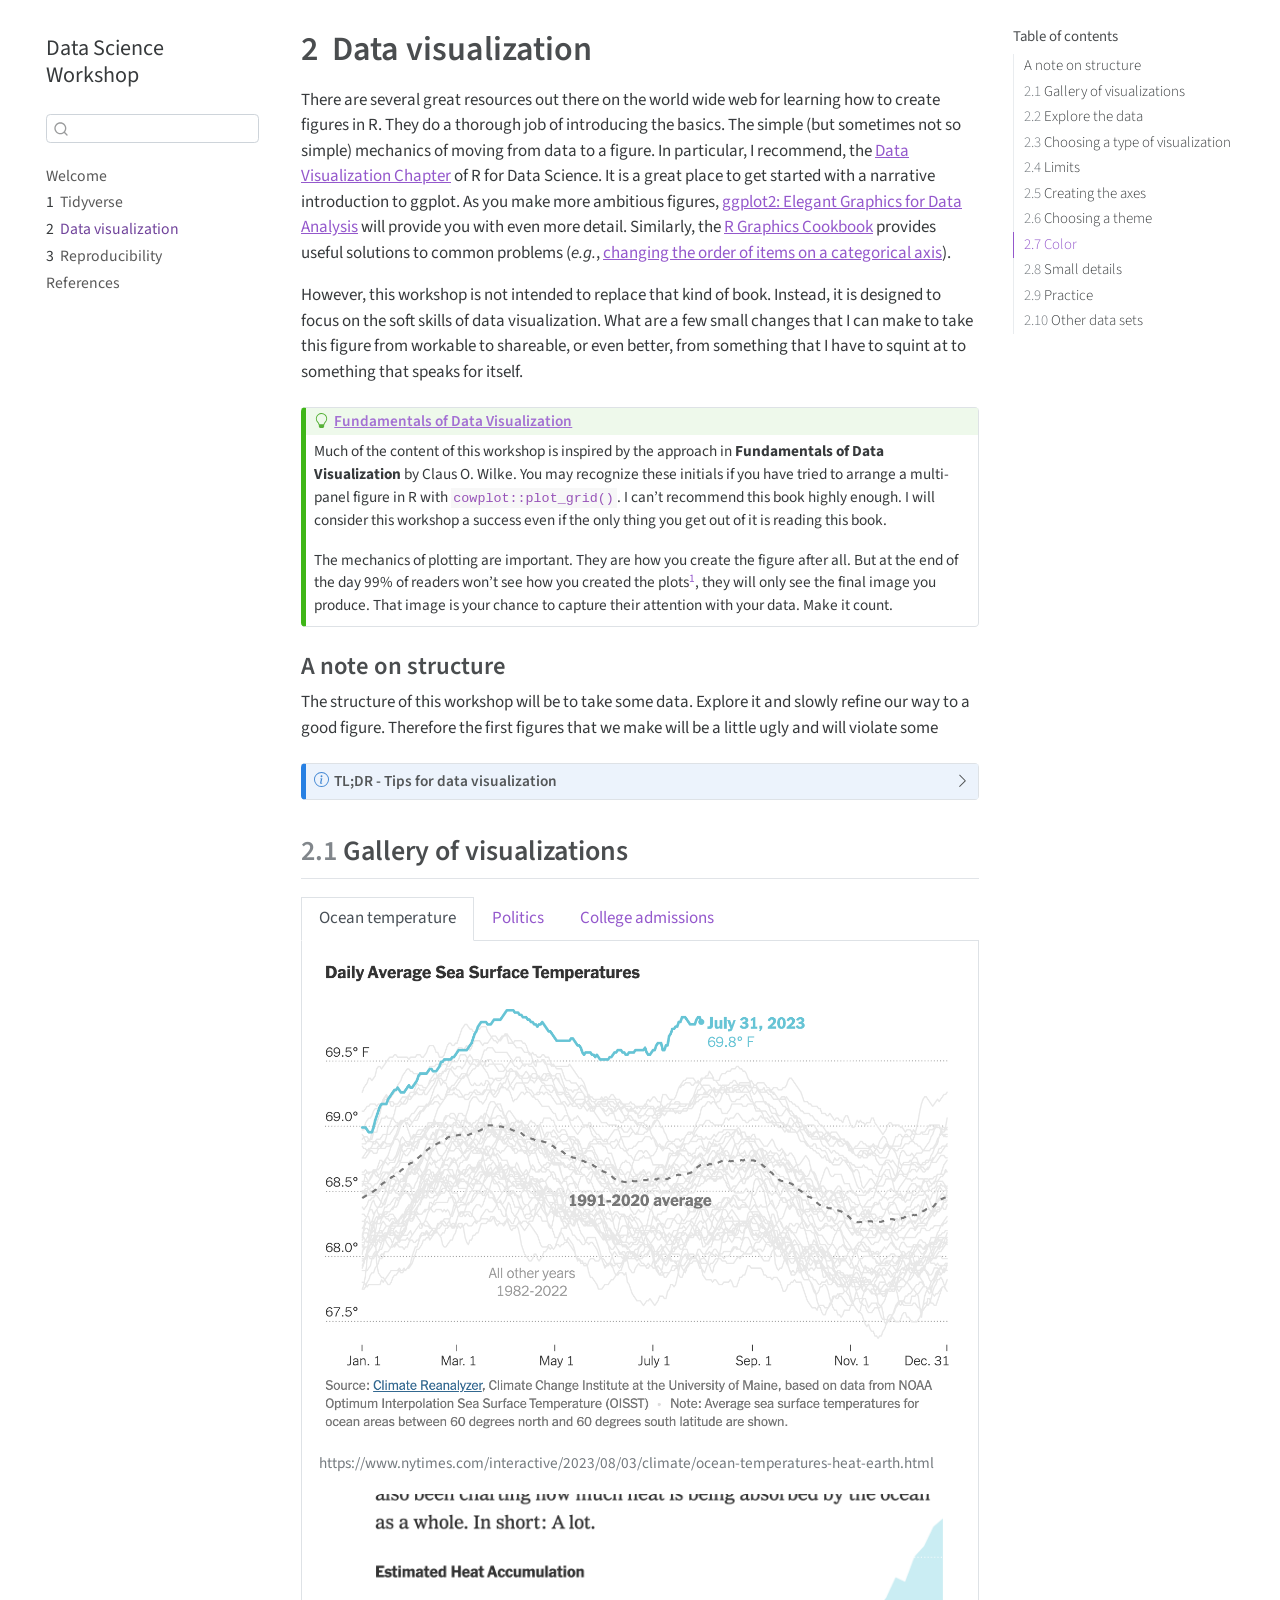
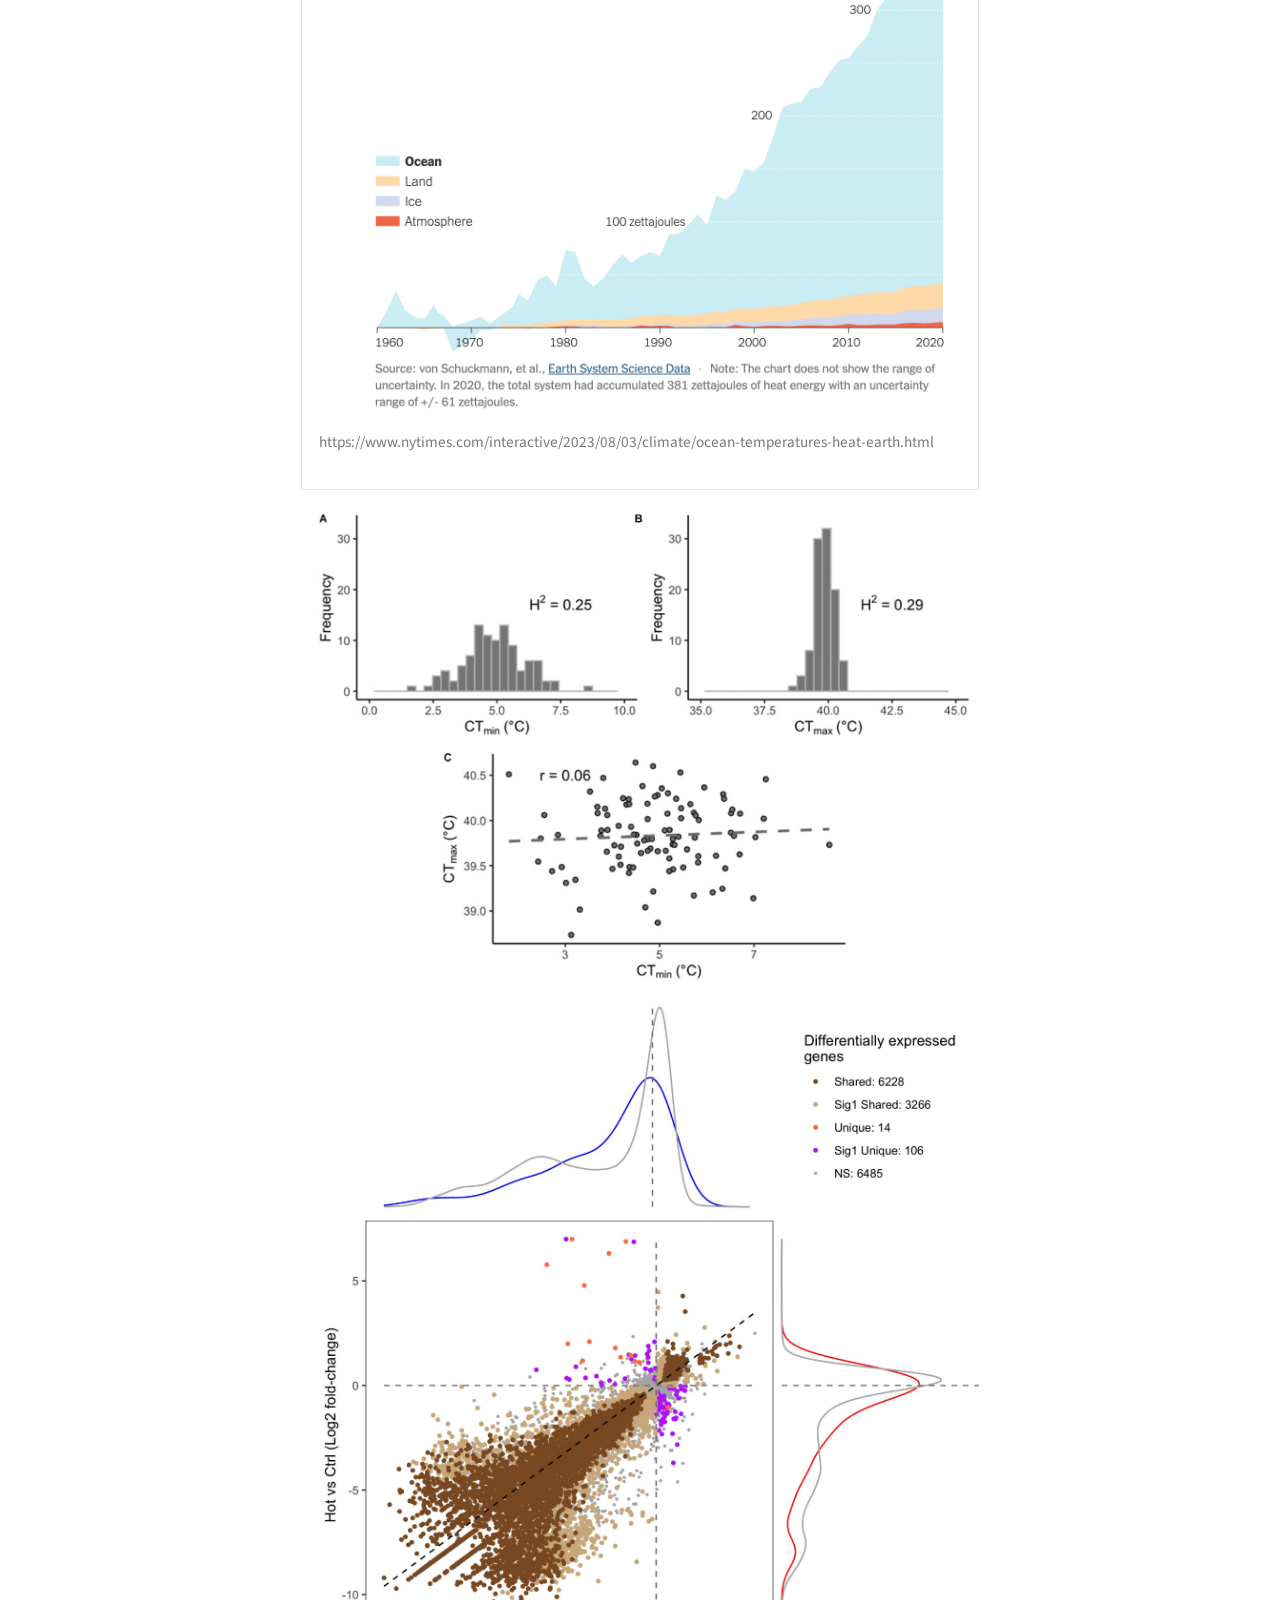
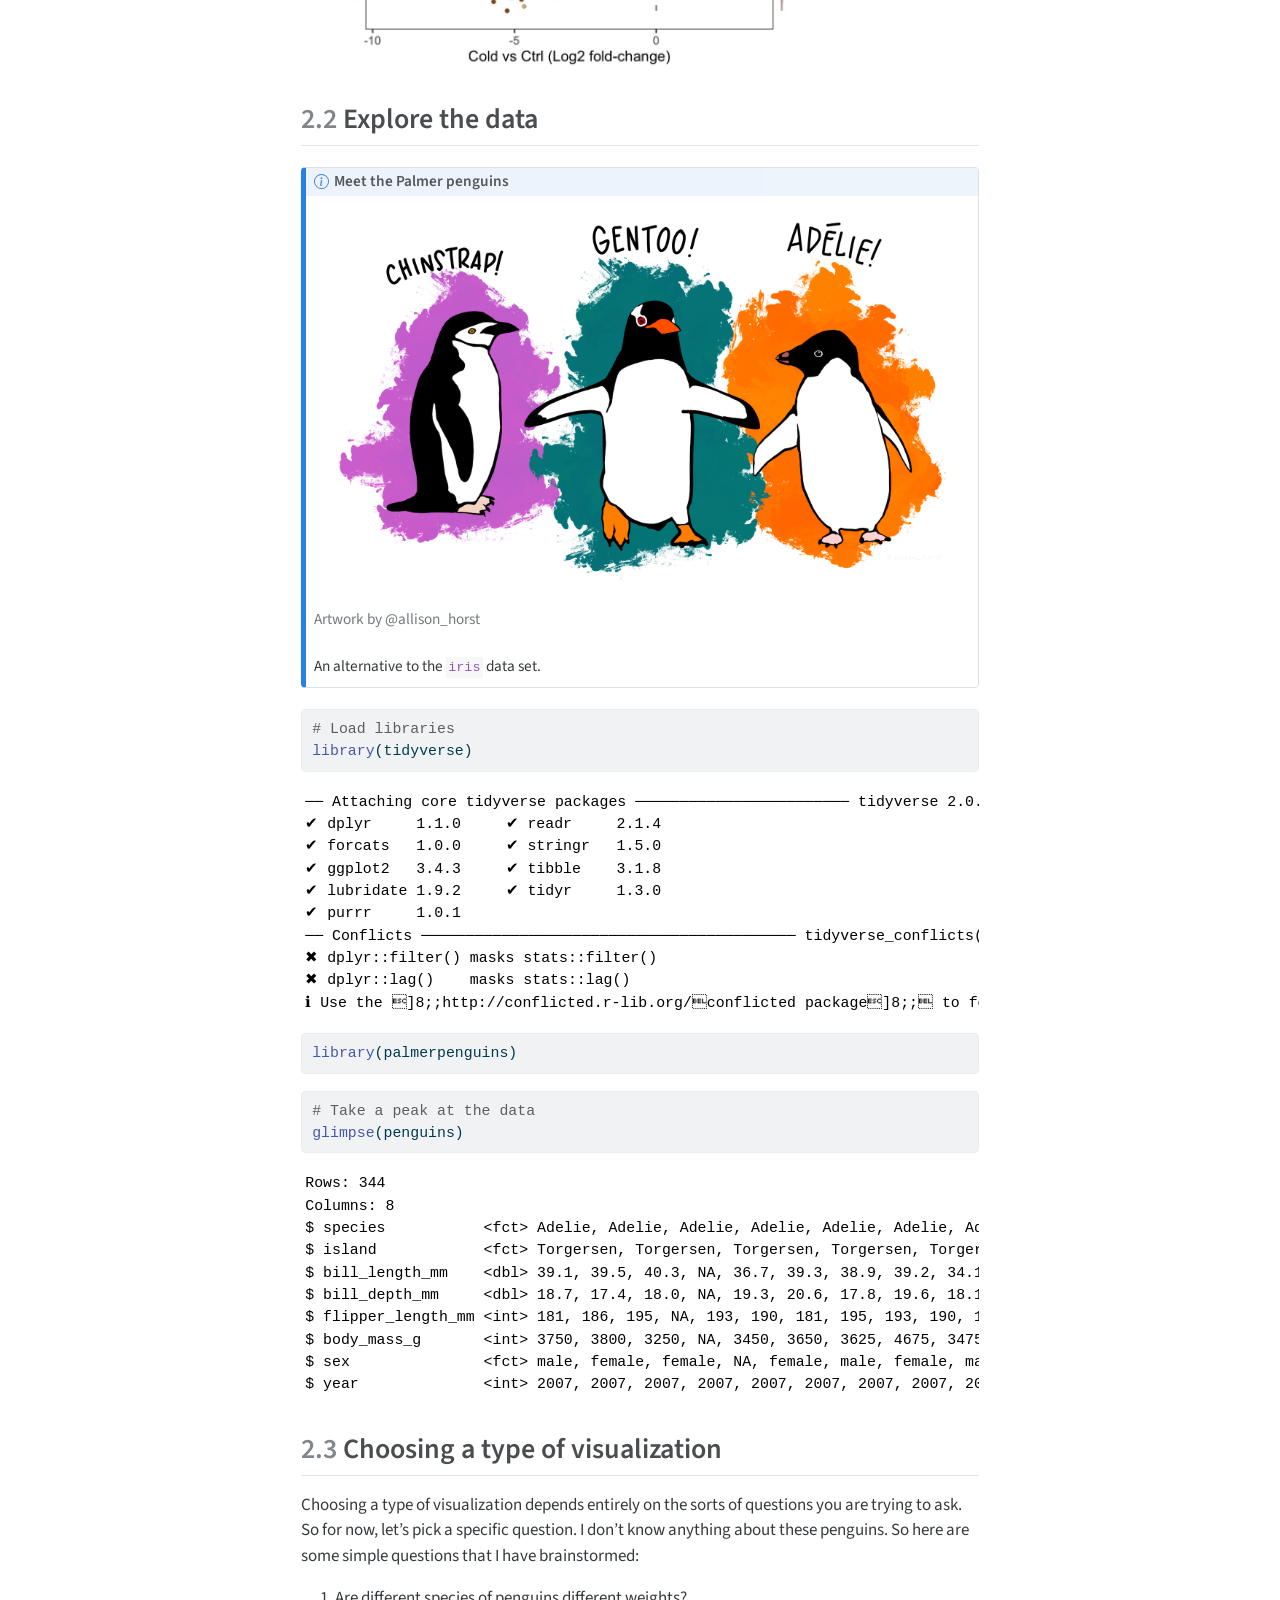
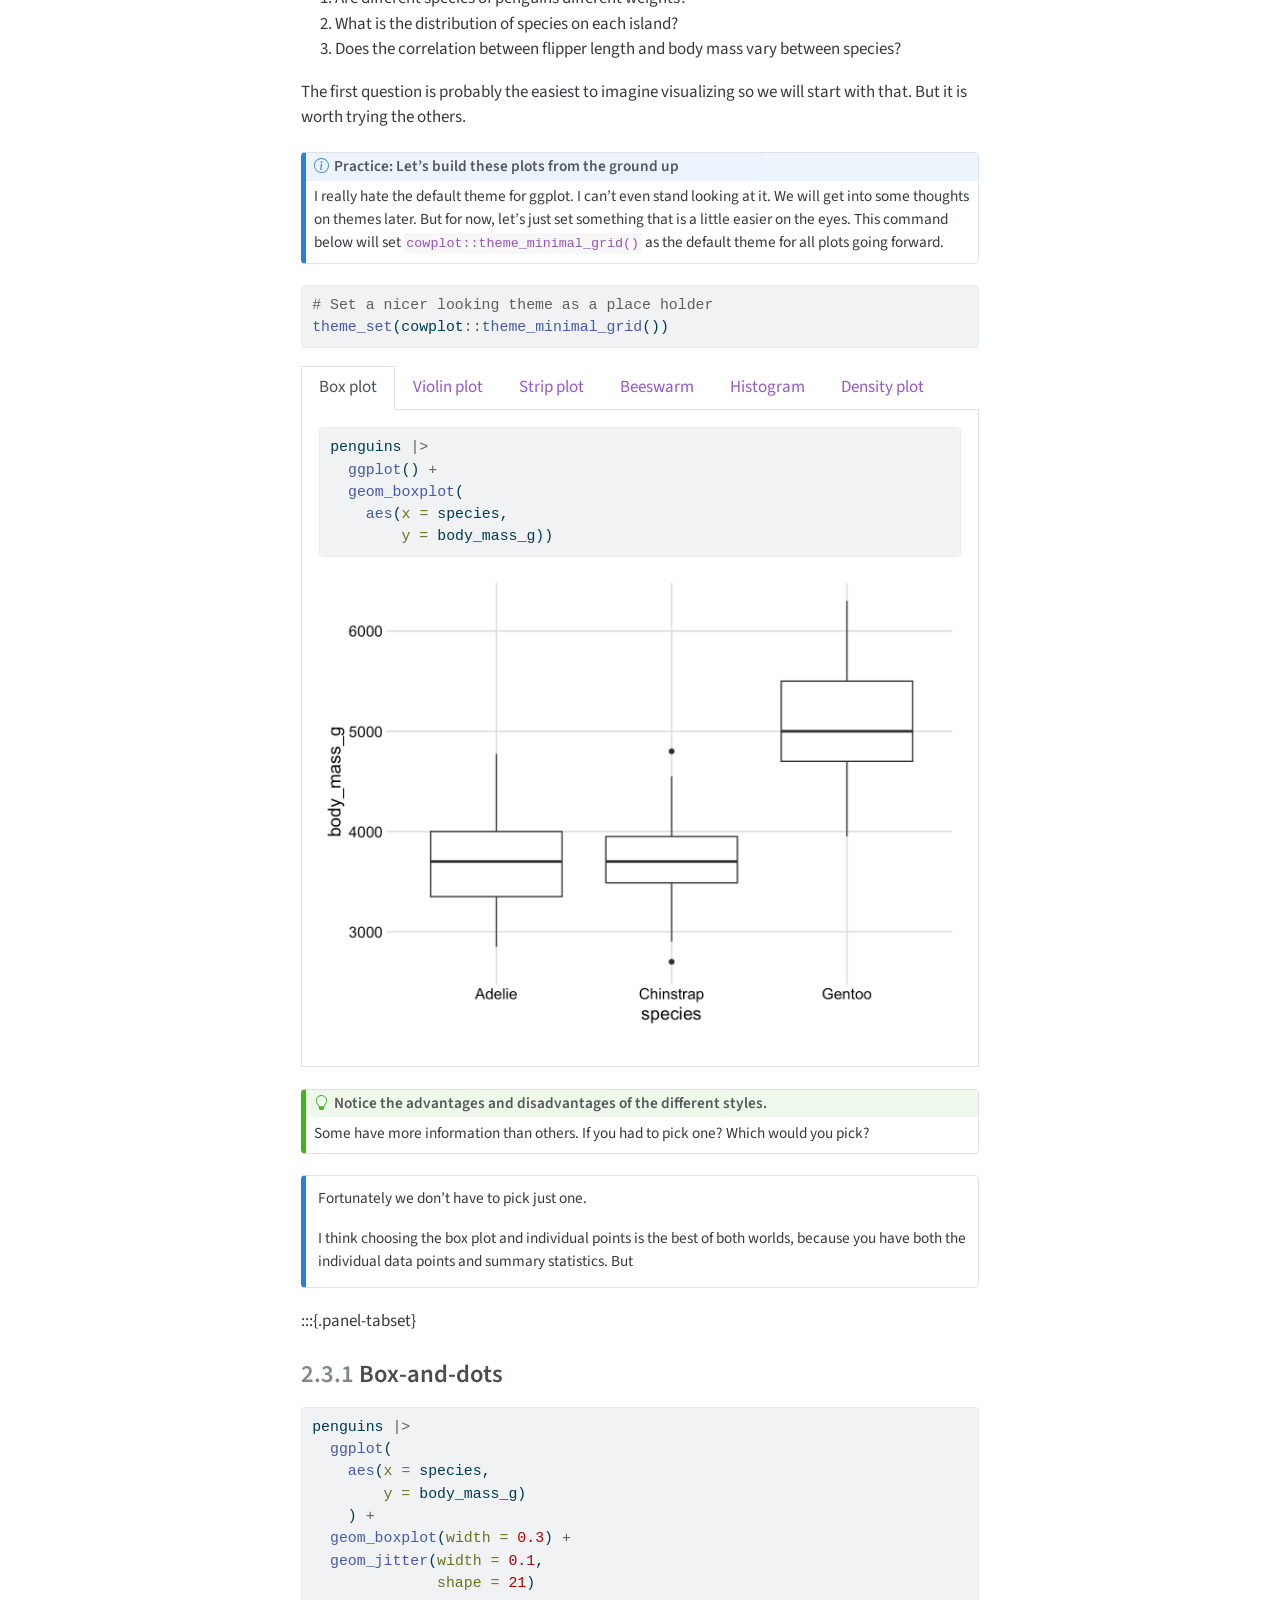
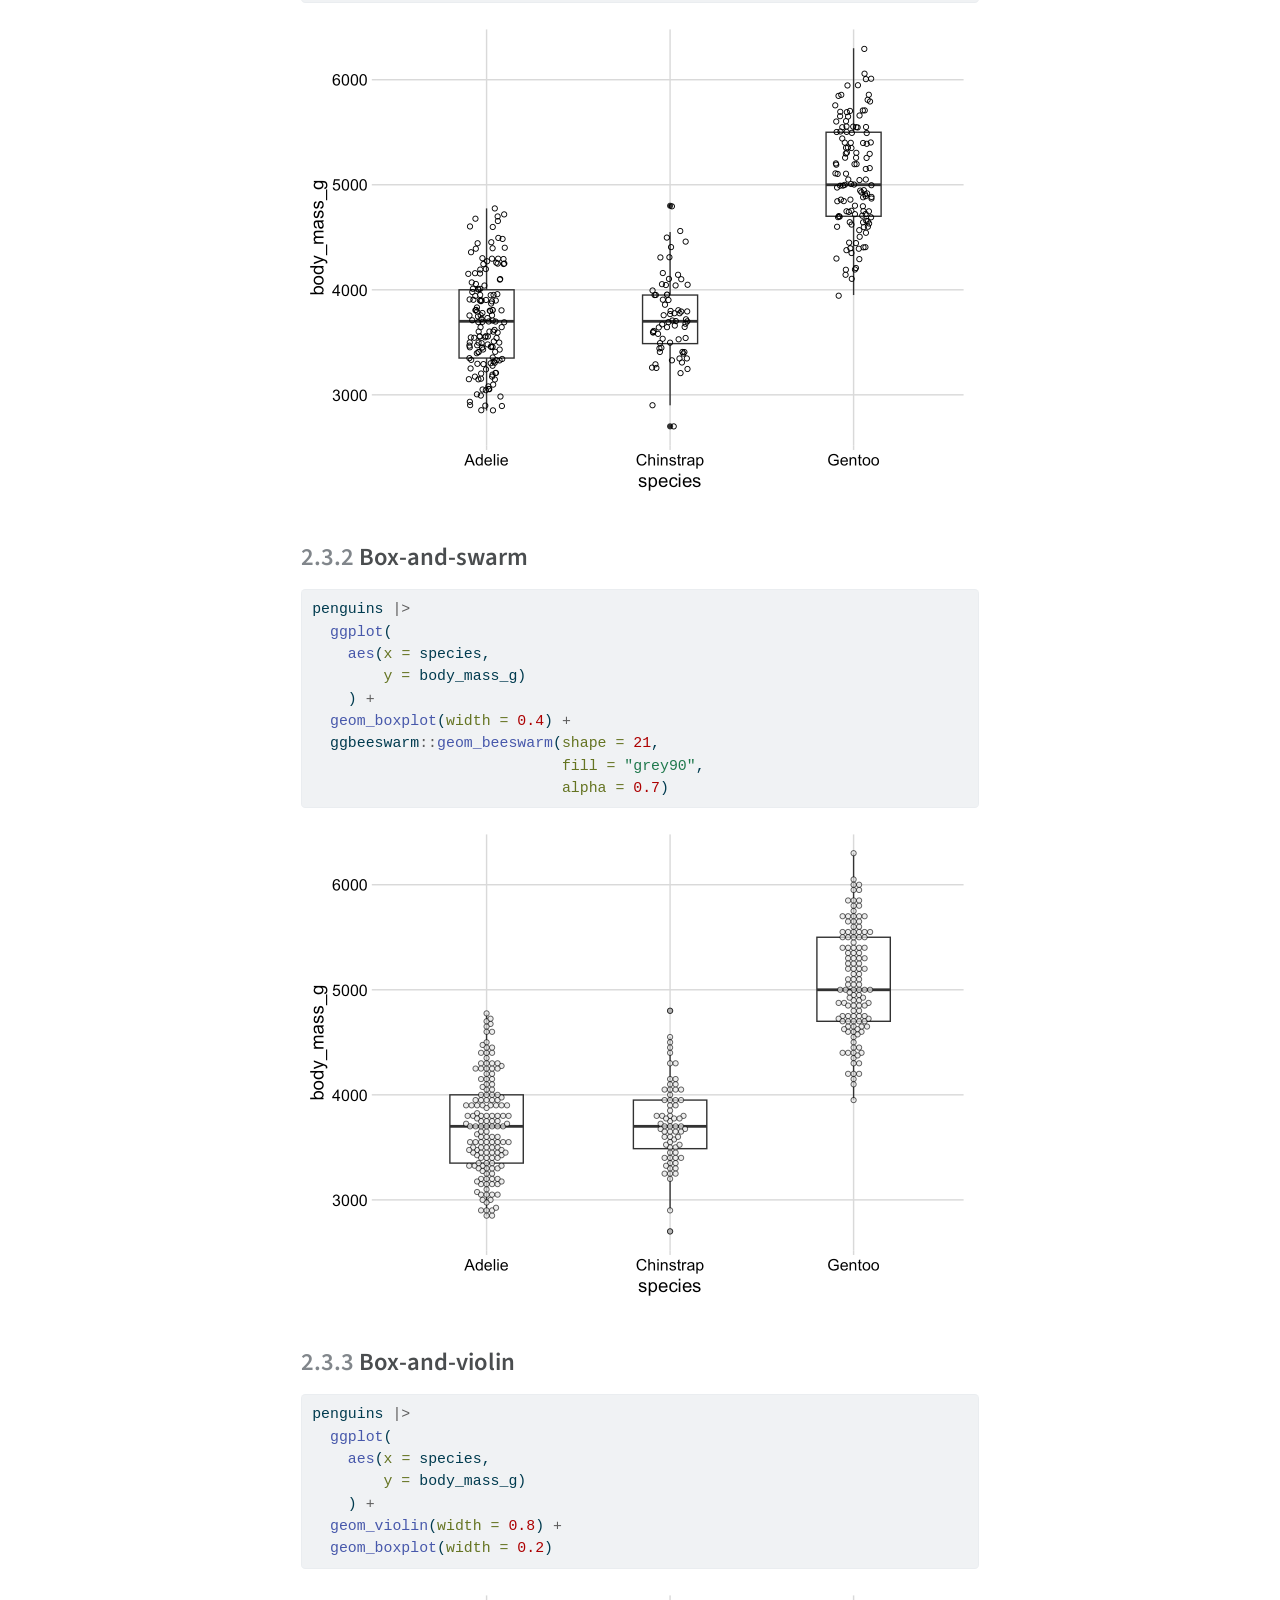
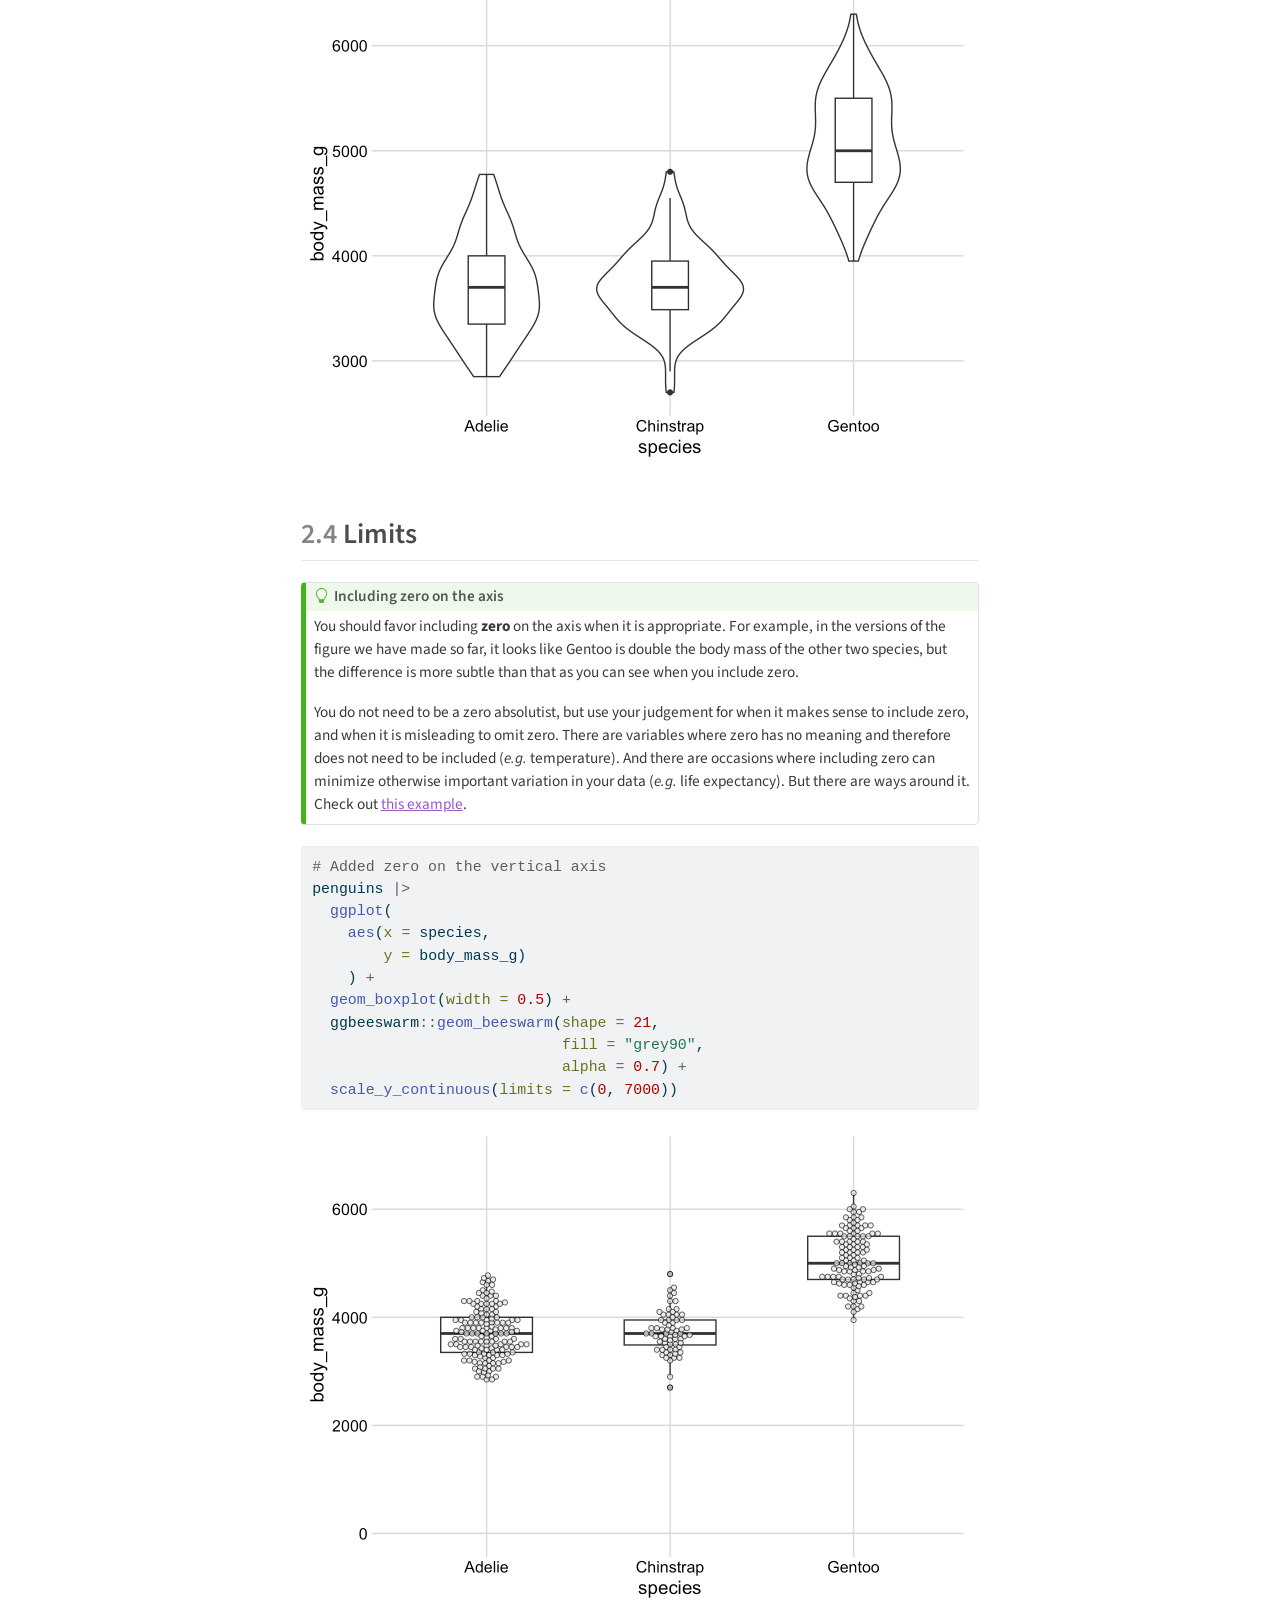
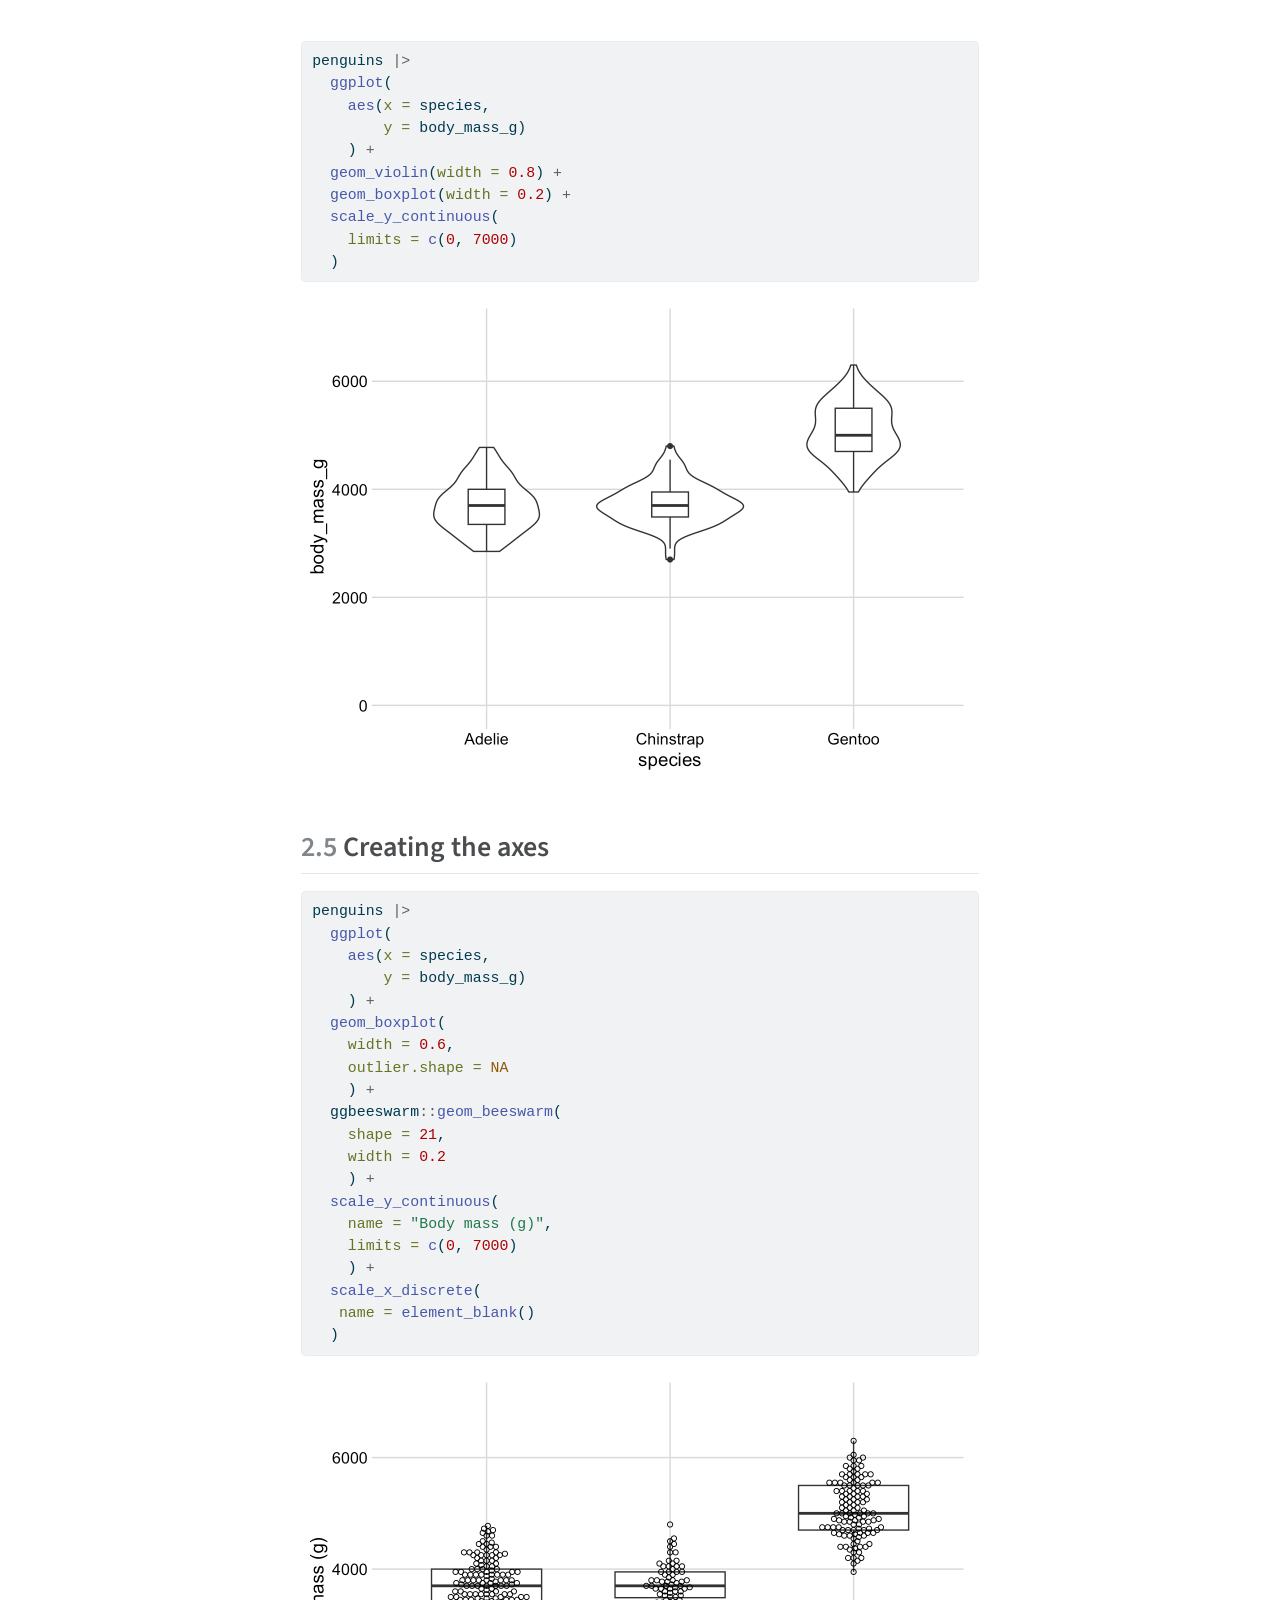
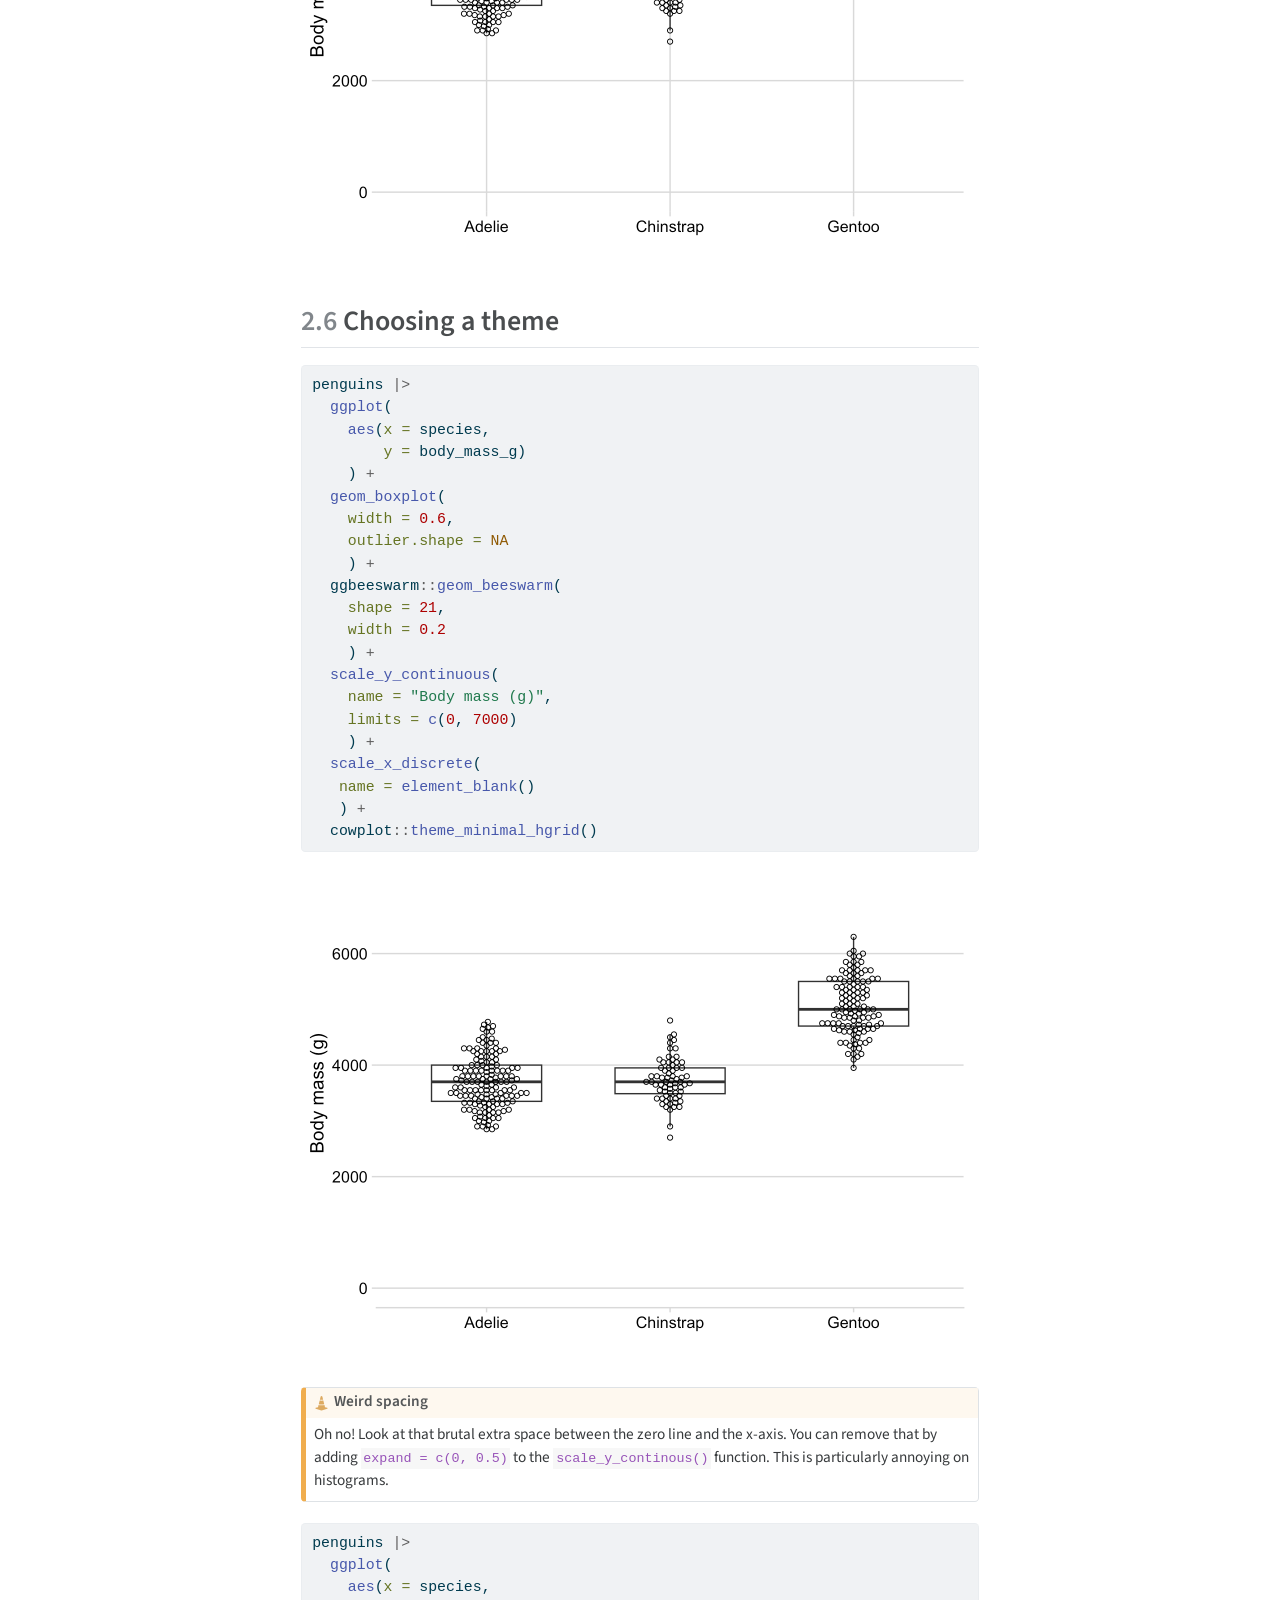
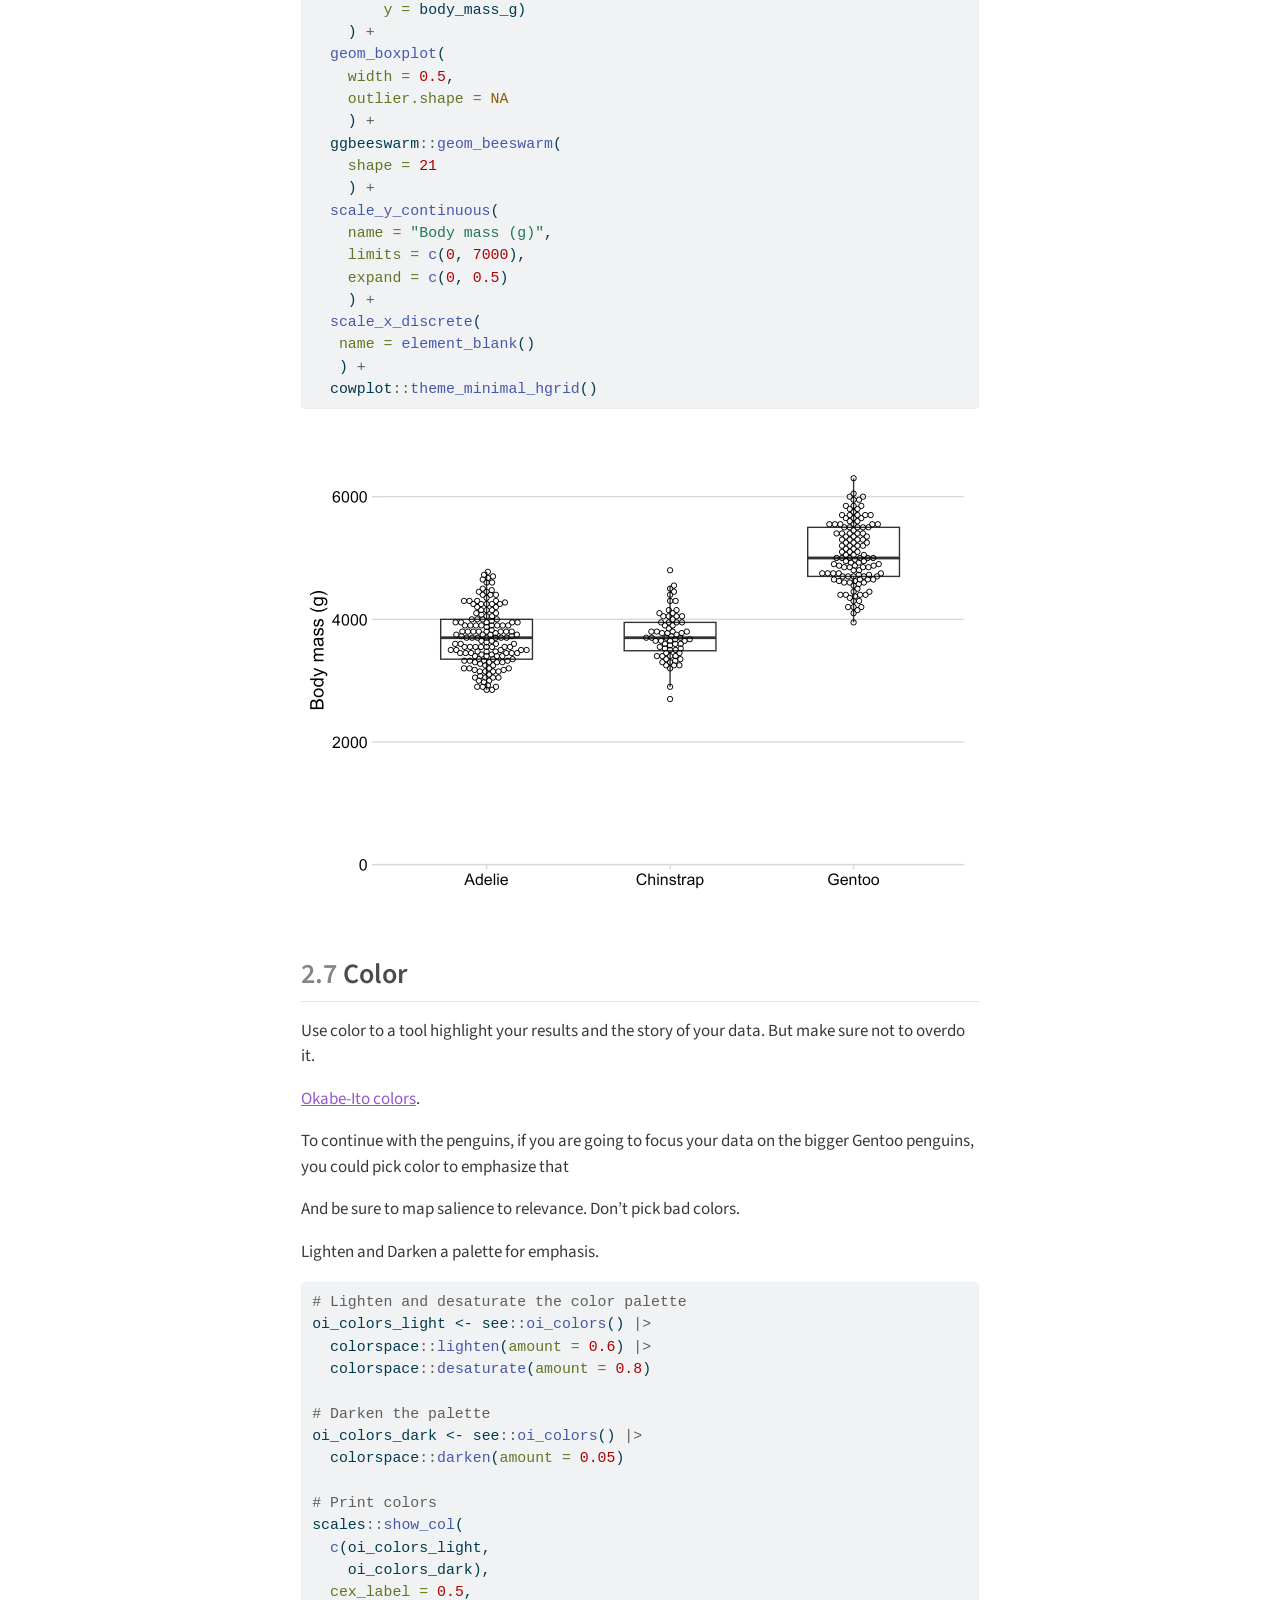
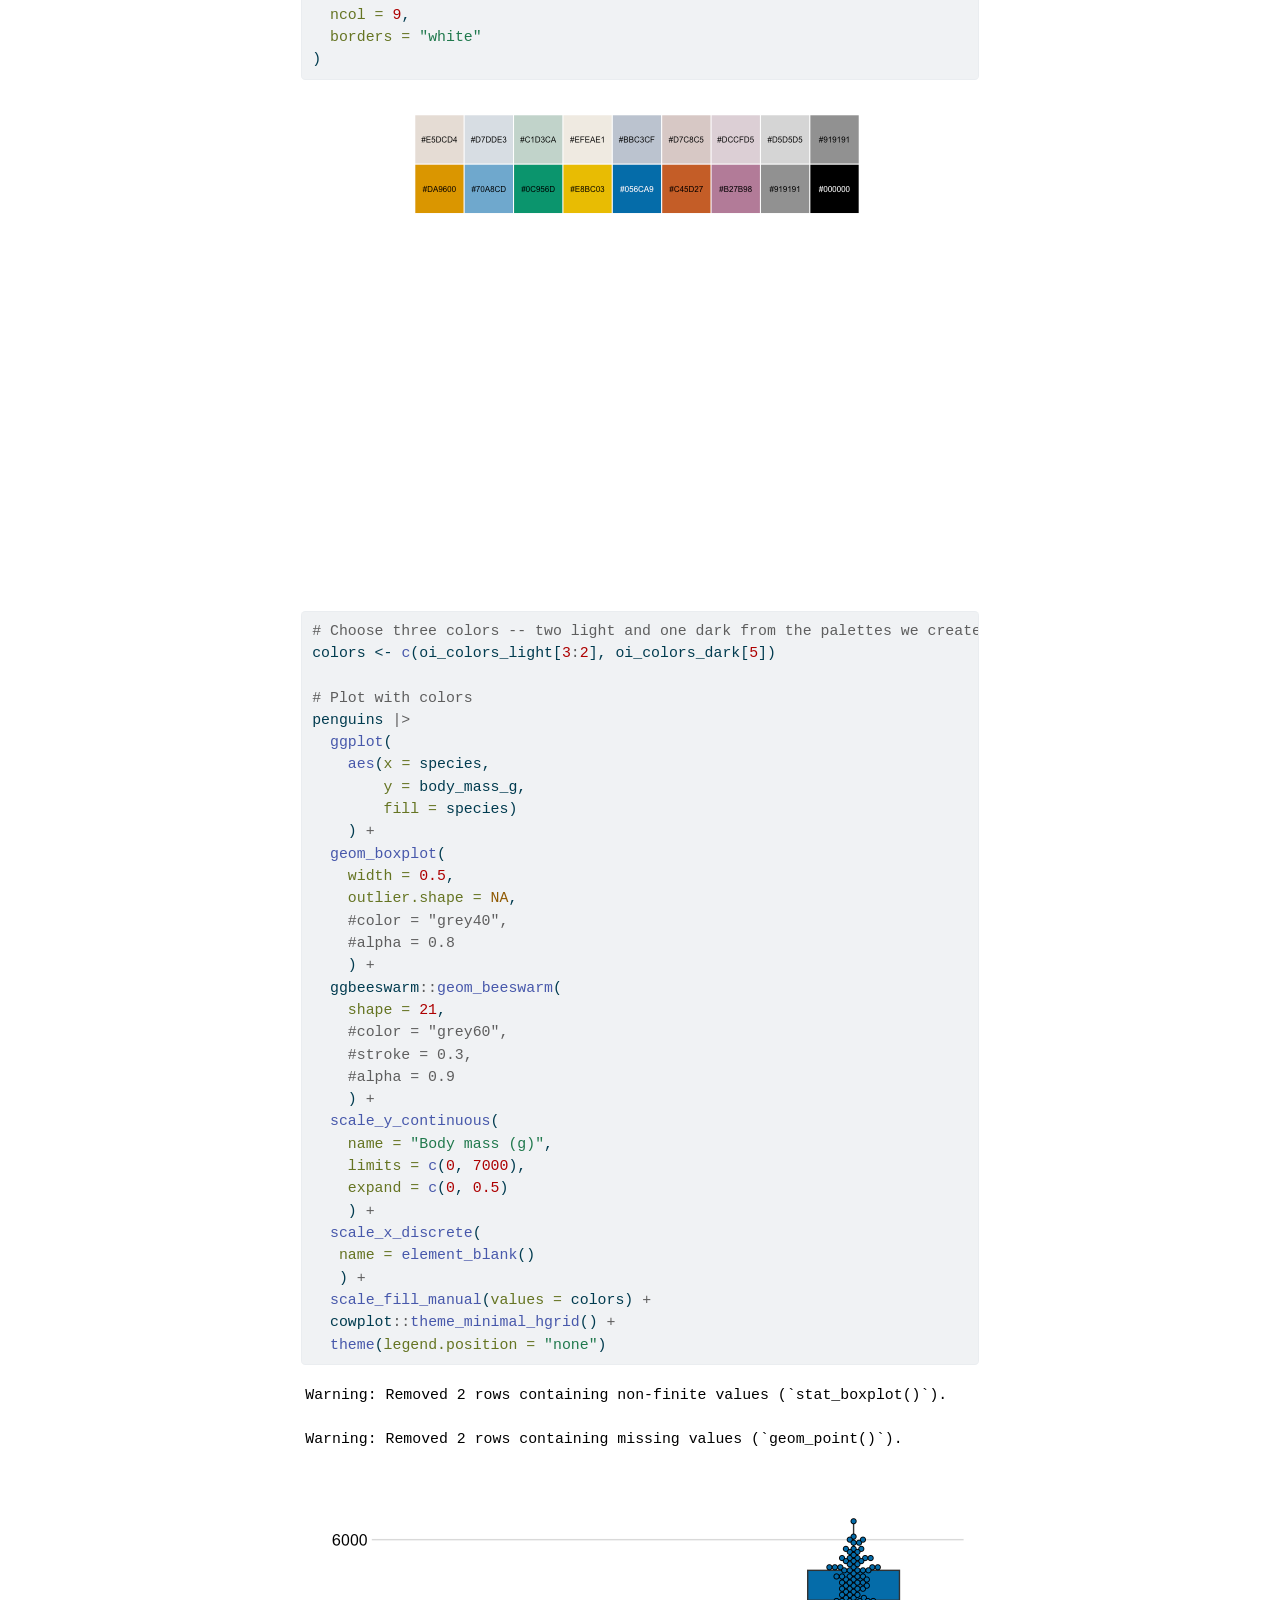
==== commit 0f96c48e: "Update book." ====
--- a/docs/data_viz.html
+++ b/docs/data_viz.html
@@ -7,7 +7,7 @@
 <meta name="viewport" content="width=device-width, initial-scale=1.0, user-scalable=yes">
 
 
-<title>Data Science Workshop - 3&nbsp; Data visualization</title>
+<title>Data Science Workshop - 2&nbsp; Data visualization</title>
 <style>
 code{white-space: pre-wrap;}
 span.smallcaps{font-variant: small-caps;}
@@ -64,7 +64,7 @@
 <script src="site_libs/quarto-search/fuse.min.js"></script>
 <script src="site_libs/quarto-search/quarto-search.js"></script>
 <meta name="quarto:offset" content="./">
-<link href="./references.html" rel="next">
+<link href="./repro.html" rel="next">
 <link href="./tidyverse.html" rel="prev">
 <script src="site_libs/quarto-html/quarto.js"></script>
 <script src="site_libs/quarto-html/popper.min.js"></script>
@@ -107,7 +107,7 @@
       <button type="button" class="quarto-btn-toggle btn" data-bs-toggle="collapse" data-bs-target="#quarto-sidebar,#quarto-sidebar-glass" aria-controls="quarto-sidebar" aria-expanded="false" aria-label="Toggle sidebar navigation" onclick="if (window.quartoToggleHeadroom) { window.quartoToggleHeadroom(); }">
         <i class="bi bi-layout-text-sidebar-reverse"></i>
       </button>
-      <nav class="quarto-page-breadcrumbs" aria-label="breadcrumb"><ol class="breadcrumb"><li class="breadcrumb-item"><a href="./data_viz.html"><span class="chapter-number">3</span>&nbsp; <span class="chapter-title">Data visualization</span></a></li></ol></nav>
+      <nav class="quarto-page-breadcrumbs" aria-label="breadcrumb"><ol class="breadcrumb"><li class="breadcrumb-item"><a href="./data_viz.html"><span class="chapter-number">2</span>&nbsp; <span class="chapter-title">Data visualization</span></a></li></ol></nav>
       <a class="flex-grow-1" role="button" data-bs-toggle="collapse" data-bs-target="#quarto-sidebar,#quarto-sidebar-glass" aria-controls="quarto-sidebar" aria-expanded="false" aria-label="Toggle sidebar navigation" onclick="if (window.quartoToggleHeadroom) { window.quartoToggleHeadroom(); }">      
       </a>
       <button type="button" class="btn quarto-search-button" aria-label="Search" onclick="window.quartoOpenSearch();">
@@ -140,20 +140,20 @@
 </li>
         <li class="sidebar-item">
   <div class="sidebar-item-container"> 
-  <a href="./repro.html" class="sidebar-item-text sidebar-link">
- <span class="menu-text"><span class="chapter-number">1</span>&nbsp; <span class="chapter-title">Reproducibility</span></span></a>
-  </div>
-</li>
-        <li class="sidebar-item">
-  <div class="sidebar-item-container"> 
   <a href="./tidyverse.html" class="sidebar-item-text sidebar-link">
- <span class="menu-text"><span class="chapter-number">2</span>&nbsp; <span class="chapter-title">Tidyverse</span></span></a>
+ <span class="menu-text"><span class="chapter-number">1</span>&nbsp; <span class="chapter-title">Tidyverse</span></span></a>
   </div>
 </li>
         <li class="sidebar-item">
   <div class="sidebar-item-container"> 
   <a href="./data_viz.html" class="sidebar-item-text sidebar-link active">
- <span class="menu-text"><span class="chapter-number">3</span>&nbsp; <span class="chapter-title">Data visualization</span></span></a>
+ <span class="menu-text"><span class="chapter-number">2</span>&nbsp; <span class="chapter-title">Data visualization</span></span></a>
+  </div>
+</li>
+        <li class="sidebar-item">
+  <div class="sidebar-item-container"> 
+  <a href="./repro.html" class="sidebar-item-text sidebar-link">
+ <span class="menu-text"><span class="chapter-number">3</span>&nbsp; <span class="chapter-title">Reproducibility</span></span></a>
   </div>
 </li>
         <li class="sidebar-item">
@@ -173,16 +173,24 @@
    
   <ul>
   <li><a href="#a-note-on-structure" id="toc-a-note-on-structure" class="nav-link active" data-scroll-target="#a-note-on-structure">A note on structure</a></li>
-  <li><a href="#gallery-of-visualizations" id="toc-gallery-of-visualizations" class="nav-link" data-scroll-target="#gallery-of-visualizations"><span class="header-section-number">3.1</span> Gallery of visualizations</a></li>
-  <li><a href="#explore-the-data" id="toc-explore-the-data" class="nav-link" data-scroll-target="#explore-the-data"><span class="header-section-number">3.2</span> Explore the data</a>
+  <li><a href="#gallery-of-visualizations" id="toc-gallery-of-visualizations" class="nav-link" data-scroll-target="#gallery-of-visualizations"><span class="header-section-number">2.1</span> Gallery of visualizations</a></li>
+  <li><a href="#explore-the-data" id="toc-explore-the-data" class="nav-link" data-scroll-target="#explore-the-data"><span class="header-section-number">2.2</span> Explore the data</a></li>
+  <li><a href="#choosing-a-type-of-visualization" id="toc-choosing-a-type-of-visualization" class="nav-link" data-scroll-target="#choosing-a-type-of-visualization"><span class="header-section-number">2.3</span> Choosing a type of visualization</a>
   <ul class="collapse">
-  <li><a href="#meet-the-palmer-penguins" id="toc-meet-the-palmer-penguins" class="nav-link" data-scroll-target="#meet-the-palmer-penguins">Meet the Palmer penguins</a></li>
+  <li><a href="#box-and-dots" id="toc-box-and-dots" class="nav-link" data-scroll-target="#box-and-dots"><span class="header-section-number">2.3.1</span> Box-and-dots</a></li>
+  <li><a href="#box-and-swarm" id="toc-box-and-swarm" class="nav-link" data-scroll-target="#box-and-swarm"><span class="header-section-number">2.3.2</span> Box-and-swarm</a></li>
+  <li><a href="#box-and-violin" id="toc-box-and-violin" class="nav-link" data-scroll-target="#box-and-violin"><span class="header-section-number">2.3.3</span> Box-and-violin</a></li>
   </ul></li>
-  <li><a href="#choosing-a-type-of-visualization" id="toc-choosing-a-type-of-visualization" class="nav-link" data-scroll-target="#choosing-a-type-of-visualization"><span class="header-section-number">3.3</span> Choosing a type of visualization</a></li>
-  <li><a href="#limits" id="toc-limits" class="nav-link" data-scroll-target="#limits"><span class="header-section-number">3.4</span> Limits</a></li>
-  <li><a href="#creating-the-axes" id="toc-creating-the-axes" class="nav-link" data-scroll-target="#creating-the-axes"><span class="header-section-number">3.5</span> Creating the axes</a></li>
-  <li><a href="#choosing-a-theme" id="toc-choosing-a-theme" class="nav-link" data-scroll-target="#choosing-a-theme"><span class="header-section-number">3.6</span> Choosing a theme</a></li>
-  <li><a href="#the-small-details" id="toc-the-small-details" class="nav-link" data-scroll-target="#the-small-details"><span class="header-section-number">3.7</span> The small details</a></li>
+  <li><a href="#limits" id="toc-limits" class="nav-link" data-scroll-target="#limits"><span class="header-section-number">2.4</span> Limits</a></li>
+  <li><a href="#creating-the-axes" id="toc-creating-the-axes" class="nav-link" data-scroll-target="#creating-the-axes"><span class="header-section-number">2.5</span> Creating the axes</a></li>
+  <li><a href="#choosing-a-theme" id="toc-choosing-a-theme" class="nav-link" data-scroll-target="#choosing-a-theme"><span class="header-section-number">2.6</span> Choosing a theme</a></li>
+  <li><a href="#color" id="toc-color" class="nav-link" data-scroll-target="#color"><span class="header-section-number">2.7</span> Color</a></li>
+  <li><a href="#small-details" id="toc-small-details" class="nav-link" data-scroll-target="#small-details"><span class="header-section-number">2.8</span> Small details</a>
+  <ul class="collapse">
+  <li><a href="#custom-theme" id="toc-custom-theme" class="nav-link" data-scroll-target="#custom-theme"><span class="header-section-number">2.8.1</span> Custom theme</a></li>
+  </ul></li>
+  <li><a href="#practice" id="toc-practice" class="nav-link" data-scroll-target="#practice"><span class="header-section-number">2.9</span> Practice</a></li>
+  <li><a href="#other-data-sets" id="toc-other-data-sets" class="nav-link" data-scroll-target="#other-data-sets"><span class="header-section-number">2.10</span> Other data sets</a></li>
   </ul>
 </nav>
     </div>
@@ -191,7 +199,7 @@
 
 <header id="title-block-header" class="quarto-title-block default">
 <div class="quarto-title">
-<h1 class="title"><span class="chapter-number">3</span>&nbsp; <span class="chapter-title">Data visualization</span></h1>
+<h1 class="title"><span class="chapter-number">2</span>&nbsp; <span class="chapter-title">Data visualization</span></h1>
 </div>
 
 
@@ -241,42 +249,83 @@
 <li>Include as much detail of your data as possible – but no more.</li>
 <li></li>
 <li>Favor including <strong>zero</strong> in the plot axis limits when it seems appropriate. This is particularly true for things where zero actually means something (<em>e.g.</em>, amounts).</li>
-<li>Use color as a tool to highlight. But don’t go overboard.</li>
-<li>Use consistent a color scheme.</li>
-<li>Do not use abbreviations in figures. Unless the abbreviation is ubiquitous or more useful than the full terms (<em>e.g.</em>, a specific mutation in a gene). If you have coded your underlying data to have certain abbreviations for the sake of brevity, re-code them for the figure.</li>
+<li>Use color as a tool to highlight. Don’t overwhelm the eye.</li>
+<li>When making multiple figures, carry a consistent a color scheme and design elements throughout.</li>
+<li>Do not use abbreviations in figures. Unless the abbreviation is more useful than the full terms (<em>e.g.</em>, a specific mutation in a gene or some very specific small molecule, FCCP). If you have coded your underlying data to have certain abbreviations for the sake of brevity, re-code them for the figure.</li>
 <li>Use sentence case for axis titles.</li>
-<li>Use gridlines that emphasize the variable of interest.<br>
-</li>
-<li>Include units in axis titles.</li>
+<li>Use gridlines that emphasize the variable of interest. For example, if the dependent variable is on the vertical axis, have horizontal gridlines to emphasize how that is changing across the horizontal axis.</li>
+<li>Always include relevant units in axis titles.</li>
+<li></li>
 </ol>
 </div>
 </div>
 </div>
 </section>
-<section id="gallery-of-visualizations" class="level2" data-number="3.1">
-<h2 data-number="3.1" class="anchored" data-anchor-id="gallery-of-visualizations"><span class="header-section-number">3.1</span> Gallery of visualizations</h2>
-</section>
-<section id="explore-the-data" class="level2" data-number="3.2">
-<h2 data-number="3.2" class="anchored" data-anchor-id="explore-the-data"><span class="header-section-number">3.2</span> Explore the data</h2>
-<section id="meet-the-palmer-penguins" class="level3 unnumbered">
-<h3 class="unnumbered anchored" data-anchor-id="meet-the-palmer-penguins">Meet the Palmer penguins</h3>
+<section id="gallery-of-visualizations" class="level2" data-number="2.1">
+<h2 data-number="2.1" class="anchored" data-anchor-id="gallery-of-visualizations"><span class="header-section-number">2.1</span> Gallery of visualizations</h2>
+<div class="tabset-margin-container"></div><div class="panel-tabset">
+<ul class="nav nav-tabs" role="tablist"><li class="nav-item" role="presentation"><a class="nav-link active" id="tabset-1-1-tab" data-bs-toggle="tab" data-bs-target="#tabset-1-1" role="tab" aria-controls="tabset-1-1" aria-selected="true">Ocean temperature</a></li><li class="nav-item" role="presentation"><a class="nav-link" id="tabset-1-2-tab" data-bs-toggle="tab" data-bs-target="#tabset-1-2" role="tab" aria-controls="tabset-1-2" aria-selected="false">Politics</a></li><li class="nav-item" role="presentation"><a class="nav-link" id="tabset-1-3-tab" data-bs-toggle="tab" data-bs-target="#tabset-1-3" role="tab" aria-controls="tabset-1-3" aria-selected="false">College admissions</a></li></ul>
+<div class="tab-content">
+<div id="tabset-1-1" class="tab-pane active" role="tabpanel" aria-labelledby="tabset-1-1-tab">
+<div class="quarto-figure quarto-figure-center">
+<figure class="figure">
+<p><img src="figs_examples/ocean_temp.png" class="img-fluid figure-img"></p>
+<figcaption class="figure-caption">https://www.nytimes.com/interactive/2023/08/03/climate/ocean-temperatures-heat-earth.html</figcaption>
+</figure>
+</div>
+<div class="quarto-figure quarto-figure-center">
+<figure class="figure">
+<p><img src="figs_examples/ocean_heat.png" class="img-fluid figure-img"></p>
+<figcaption class="figure-caption">https://www.nytimes.com/interactive/2023/08/03/climate/ocean-temperatures-heat-earth.html</figcaption>
+</figure>
+</div>
+</div>
+<div id="tabset-1-2" class="tab-pane" role="tabpanel" aria-labelledby="tabset-1-2-tab">
+<div class="quarto-figure quarto-figure-center">
+<figure class="figure">
+<p><img src="figs_examples/politics.png" class="img-fluid figure-img"></p>
+<figcaption class="figure-caption">https://www.nytimes.com/2023/08/01/us/politics/biden-trump-poll.html</figcaption>
+</figure>
+</div>
+</div>
+<div id="tabset-1-3" class="tab-pane" role="tabpanel" aria-labelledby="tabset-1-3-tab">
+<div class="quarto-figure quarto-figure-center">
+<figure class="figure">
+<p><img src="figs_examples/admissions_acceptance.png" class="img-fluid figure-img"></p>
+<figcaption class="figure-caption">https://www.nytimes.com/interactive/2023/07/24/upshot/ivy-league-elite-college-admissions.html</figcaption>
+</figure>
+</div>
+<div class="quarto-figure quarto-figure-center">
+<figure class="figure">
+<p><img src="figs_examples/admissions_ratings.png" class="img-fluid figure-img"></p>
+<figcaption class="figure-caption">https://www.nytimes.com/interactive/2023/07/24/upshot/ivy-league-elite-college-admissions.html</figcaption>
+</figure>
+</div>
+</div>
+</div>
+</div>
+<p><img src="figs_examples/ctmin_ctmax.png" class="img-fluid"></p>
+<p><img src="figs_examples/degs.png" class="img-fluid"></p>
+</section>
+<section id="explore-the-data" class="level2" data-number="2.2">
+<h2 data-number="2.2" class="anchored" data-anchor-id="explore-the-data"><span class="header-section-number">2.2</span> Explore the data</h2>
+<div class="callout callout-style-default callout-note callout-titled">
+<div class="callout-header d-flex align-content-center">
+<div class="callout-icon-container">
+<i class="callout-icon"></i>
+</div>
+<div class="callout-title-container flex-fill">
+Meet the Palmer penguins
+</div>
+</div>
+<div class="callout-body-container callout-body">
 <div class="quarto-figure quarto-figure-center">
 <figure class="figure">
 <p><img src="penguins.png" class="img-fluid figure-img"></p>
 <figcaption class="figure-caption">Artwork by @allison_horst</figcaption>
 </figure>
 </div>
-<div class="callout callout-style-default callout-tip callout-titled">
-<div class="callout-header d-flex align-content-center">
-<div class="callout-icon-container">
-<i class="callout-icon"></i>
-</div>
-<div class="callout-title-container flex-fill">
-Test
-</div>
-</div>
-<div class="callout-body-container callout-body">
-
+<p>An alternative to the <code>iris</code> data set.</p>
 </div>
 </div>
 <div class="cell">
@@ -286,7 +335,7 @@
 <pre><code>── Attaching core tidyverse packages ──────────────────────── tidyverse 2.0.0 ──
 ✔ dplyr     1.1.0     ✔ readr     2.1.4
 ✔ forcats   1.0.0     ✔ stringr   1.5.0
-✔ ggplot2   3.4.1     ✔ tibble    3.1.8
+✔ ggplot2   3.4.3     ✔ tibble    3.1.8
 ✔ lubridate 1.9.2     ✔ tidyr     1.3.0
 ✔ purrr     1.0.1     
 ── Conflicts ────────────────────────────────────────── tidyverse_conflicts() ──
@@ -313,26 +362,36 @@
 </div>
 </div>
 </section>
-</section>
-<section id="choosing-a-type-of-visualization" class="level2" data-number="3.3">
-<h2 data-number="3.3" class="anchored" data-anchor-id="choosing-a-type-of-visualization"><span class="header-section-number">3.3</span> Choosing a type of visualization</h2>
-<p>Okay this is a little bit of a warm up</p>
-<p>Choosing a type of visualization depends entirely on the sorts of questions you are trying to ask. So for now, let’s pick a few different questions. I don’t know anything about these penguins. So here are some simple questions that I have brainstormed:</p>
+<section id="choosing-a-type-of-visualization" class="level2" data-number="2.3">
+<h2 data-number="2.3" class="anchored" data-anchor-id="choosing-a-type-of-visualization"><span class="header-section-number">2.3</span> Choosing a type of visualization</h2>
+<p>Choosing a type of visualization depends entirely on the sorts of questions you are trying to ask. So for now, let’s pick a specific question. I don’t know anything about these penguins. So here are some simple questions that I have brainstormed:</p>
 <ol type="1">
 <li>Are different species of penguins different weights?</li>
-<li>Are penguins from different islands different weights?</li>
-<li></li>
+<li>What is the distribution of species on each island?</li>
+<li>Does the correlation between flipper length and body mass vary between species?</li>
 </ol>
-<p>We will stick with the first question for now. But it is worth trying the others.</p>
-<p>I really hate the default theme for ggplot. So rather than look at it. Let’s just set something that is a little easier on the eyes at the beginning. This command below will set <code>cowplot::theme_minimal_grid()</code> as the default theme for all plots going forward.</p>
+<p>The first question is probably the easiest to imagine visualizing so we will start with that. But it is worth trying the others.</p>
+<div class="callout callout-style-default callout-note callout-titled">
+<div class="callout-header d-flex align-content-center">
+<div class="callout-icon-container">
+<i class="callout-icon"></i>
+</div>
+<div class="callout-title-container flex-fill">
+Practice: Let’s build these plots from the ground up
+</div>
+</div>
+<div class="callout-body-container callout-body">
+<p>I really hate the default theme for ggplot. I can’t even stand looking at it. We will get into some thoughts on themes later. But for now, let’s just set something that is a little easier on the eyes. This command below will set <code>cowplot::theme_minimal_grid()</code> as the default theme for all plots going forward.</p>
+</div>
+</div>
 <div class="cell">
 <div class="sourceCode cell-code" id="cb6"><pre class="sourceCode r code-with-copy"><code class="sourceCode r"><span id="cb6-1"><a href="#cb6-1" aria-hidden="true" tabindex="-1"></a><span class="co"># Set a nicer looking theme as a place holder</span></span>
 <span id="cb6-2"><a href="#cb6-2" aria-hidden="true" tabindex="-1"></a><span class="fu">theme_set</span>(cowplot<span class="sc">::</span><span class="fu">theme_minimal_grid</span>())</span></code><button title="Copy to Clipboard" class="code-copy-button"><i class="bi"></i></button></pre></div>
 </div>
 <div class="tabset-margin-container"></div><div class="panel-tabset">
-<ul class="nav nav-tabs" role="tablist"><li class="nav-item" role="presentation"><a class="nav-link active" id="tabset-1-1-tab" data-bs-toggle="tab" data-bs-target="#tabset-1-1" role="tab" aria-controls="tabset-1-1" aria-selected="true">Box plot</a></li><li class="nav-item" role="presentation"><a class="nav-link" id="tabset-1-2-tab" data-bs-toggle="tab" data-bs-target="#tabset-1-2" role="tab" aria-controls="tabset-1-2" aria-selected="false">Violin plot</a></li><li class="nav-item" role="presentation"><a class="nav-link" id="tabset-1-3-tab" data-bs-toggle="tab" data-bs-target="#tabset-1-3" role="tab" aria-controls="tabset-1-3" aria-selected="false">Strip plot</a></li><li class="nav-item" role="presentation"><a class="nav-link" id="tabset-1-4-tab" data-bs-toggle="tab" data-bs-target="#tabset-1-4" role="tab" aria-controls="tabset-1-4" aria-selected="false">Beeswarm</a></li><li class="nav-item" role="presentation"><a class="nav-link" id="tabset-1-5-tab" data-bs-toggle="tab" data-bs-target="#tabset-1-5" role="tab" aria-controls="tabset-1-5" aria-selected="false">Histogram</a></li><li class="nav-item" role="presentation"><a class="nav-link" id="tabset-1-6-tab" data-bs-toggle="tab" data-bs-target="#tabset-1-6" role="tab" aria-controls="tabset-1-6" aria-selected="false">Density plot</a></li></ul>
+<ul class="nav nav-tabs" role="tablist"><li class="nav-item" role="presentation"><a class="nav-link active" id="tabset-2-1-tab" data-bs-toggle="tab" data-bs-target="#tabset-2-1" role="tab" aria-controls="tabset-2-1" aria-selected="true">Box plot</a></li><li class="nav-item" role="presentation"><a class="nav-link" id="tabset-2-2-tab" data-bs-toggle="tab" data-bs-target="#tabset-2-2" role="tab" aria-controls="tabset-2-2" aria-selected="false">Violin plot</a></li><li class="nav-item" role="presentation"><a class="nav-link" id="tabset-2-3-tab" data-bs-toggle="tab" data-bs-target="#tabset-2-3" role="tab" aria-controls="tabset-2-3" aria-selected="false">Strip plot</a></li><li class="nav-item" role="presentation"><a class="nav-link" id="tabset-2-4-tab" data-bs-toggle="tab" data-bs-target="#tabset-2-4" role="tab" aria-controls="tabset-2-4" aria-selected="false">Beeswarm</a></li><li class="nav-item" role="presentation"><a class="nav-link" id="tabset-2-5-tab" data-bs-toggle="tab" data-bs-target="#tabset-2-5" role="tab" aria-controls="tabset-2-5" aria-selected="false">Histogram</a></li><li class="nav-item" role="presentation"><a class="nav-link" id="tabset-2-6-tab" data-bs-toggle="tab" data-bs-target="#tabset-2-6" role="tab" aria-controls="tabset-2-6" aria-selected="false">Density plot</a></li></ul>
 <div class="tab-content">
-<div id="tabset-1-1" class="tab-pane active" role="tabpanel" aria-labelledby="tabset-1-1-tab">
+<div id="tabset-2-1" class="tab-pane active" role="tabpanel" aria-labelledby="tabset-2-1-tab">
 <div class="cell">
 <div class="sourceCode cell-code" id="cb7"><pre class="sourceCode r code-with-copy"><code class="sourceCode r"><span id="cb7-1"><a href="#cb7-1" aria-hidden="true" tabindex="-1"></a>penguins <span class="sc">|&gt;</span> </span>
 <span id="cb7-2"><a href="#cb7-2" aria-hidden="true" tabindex="-1"></a>  <span class="fu">ggplot</span>() <span class="sc">+</span></span>
@@ -344,7 +403,7 @@
 </div>
 </div>
 </div>
-<div id="tabset-1-2" class="tab-pane" role="tabpanel" aria-labelledby="tabset-1-2-tab">
+<div id="tabset-2-2" class="tab-pane" role="tabpanel" aria-labelledby="tabset-2-2-tab">
 <div class="cell">
 <div class="sourceCode cell-code" id="cb8"><pre class="sourceCode r code-with-copy"><code class="sourceCode r"><span id="cb8-1"><a href="#cb8-1" aria-hidden="true" tabindex="-1"></a>penguins <span class="sc">|&gt;</span> </span>
 <span id="cb8-2"><a href="#cb8-2" aria-hidden="true" tabindex="-1"></a>  <span class="fu">ggplot</span>() <span class="sc">+</span></span>
@@ -356,7 +415,7 @@
 </div>
 </div>
 </div>
-<div id="tabset-1-3" class="tab-pane" role="tabpanel" aria-labelledby="tabset-1-3-tab">
+<div id="tabset-2-3" class="tab-pane" role="tabpanel" aria-labelledby="tabset-2-3-tab">
 <div class="cell">
 <div class="sourceCode cell-code" id="cb9"><pre class="sourceCode r code-with-copy"><code class="sourceCode r"><span id="cb9-1"><a href="#cb9-1" aria-hidden="true" tabindex="-1"></a>penguins <span class="sc">|&gt;</span> </span>
 <span id="cb9-2"><a href="#cb9-2" aria-hidden="true" tabindex="-1"></a>  <span class="fu">ggplot</span>() <span class="sc">+</span></span>
@@ -369,7 +428,7 @@
 </div>
 </div>
 </div>
-<div id="tabset-1-4" class="tab-pane" role="tabpanel" aria-labelledby="tabset-1-4-tab">
+<div id="tabset-2-4" class="tab-pane" role="tabpanel" aria-labelledby="tabset-2-4-tab">
 <div class="cell">
 <div class="sourceCode cell-code" id="cb10"><pre class="sourceCode r code-with-copy"><code class="sourceCode r"><span id="cb10-1"><a href="#cb10-1" aria-hidden="true" tabindex="-1"></a>penguins <span class="sc">|&gt;</span> </span>
 <span id="cb10-2"><a href="#cb10-2" aria-hidden="true" tabindex="-1"></a>  <span class="fu">ggplot</span>() <span class="sc">+</span></span>
@@ -382,7 +441,7 @@
 </div>
 </div>
 </div>
-<div id="tabset-1-5" class="tab-pane" role="tabpanel" aria-labelledby="tabset-1-5-tab">
+<div id="tabset-2-5" class="tab-pane" role="tabpanel" aria-labelledby="tabset-2-5-tab">
 <div class="cell">
 <div class="sourceCode cell-code" id="cb11"><pre class="sourceCode r code-with-copy"><code class="sourceCode r"><span id="cb11-1"><a href="#cb11-1" aria-hidden="true" tabindex="-1"></a>penguins <span class="sc">|&gt;</span> </span>
 <span id="cb11-2"><a href="#cb11-2" aria-hidden="true" tabindex="-1"></a>  <span class="fu">ggplot</span>() <span class="sc">+</span></span>
@@ -398,7 +457,7 @@
 </div>
 </div>
 </div>
-<div id="tabset-1-6" class="tab-pane" role="tabpanel" aria-labelledby="tabset-1-6-tab">
+<div id="tabset-2-6" class="tab-pane" role="tabpanel" aria-labelledby="tabset-2-6-tab">
 <div class="cell">
 <div class="sourceCode cell-code" id="cb12"><pre class="sourceCode r code-with-copy"><code class="sourceCode r"><span id="cb12-1"><a href="#cb12-1" aria-hidden="true" tabindex="-1"></a>penguins <span class="sc">|&gt;</span> </span>
 <span id="cb12-2"><a href="#cb12-2" aria-hidden="true" tabindex="-1"></a>  <span class="fu">ggplot</span>() <span class="sc">+</span></span>
@@ -414,7 +473,7 @@
 </div>
 </div>
 </div>
-<div class="callout callout-style-default callout-warning callout-titled">
+<div class="callout callout-style-default callout-tip callout-titled">
 <div class="callout-header d-flex align-content-center">
 <div class="callout-icon-container">
 <i class="callout-icon"></i>
@@ -427,155 +486,606 @@
 <p>Some have more information than others. If you had to pick one? Which would you pick?</p>
 </div>
 </div>
-<p>Fortunately we don’t have to pick.</p>
-</section>
-<section id="limits" class="level2" data-number="3.4">
-<h2 data-number="3.4" class="anchored" data-anchor-id="limits"><span class="header-section-number">3.4</span> Limits</h2>
+<div class="callout callout-style-simple callout-note no-icon">
+<div class="callout-body d-flex">
+<div class="callout-icon-container">
+<i class="callout-icon no-icon"></i>
+</div>
+<div class="callout-body-container">
+<p>Fortunately we don’t have to pick just one.</p>
+<p>I think choosing the box plot and individual points is the best of both worlds, because you have both the individual data points and summary statistics. But</p>
+</div>
+</div>
+</div>
+<p>:::{.panel-tabset}</p>
+<section id="box-and-dots" class="level3" data-number="2.3.1">
+<h3 data-number="2.3.1" class="anchored" data-anchor-id="box-and-dots"><span class="header-section-number">2.3.1</span> Box-and-dots</h3>
 <div class="cell">
 <div class="sourceCode cell-code" id="cb13"><pre class="sourceCode r code-with-copy"><code class="sourceCode r"><span id="cb13-1"><a href="#cb13-1" aria-hidden="true" tabindex="-1"></a>penguins <span class="sc">|&gt;</span> </span>
 <span id="cb13-2"><a href="#cb13-2" aria-hidden="true" tabindex="-1"></a>  <span class="fu">ggplot</span>(</span>
 <span id="cb13-3"><a href="#cb13-3" aria-hidden="true" tabindex="-1"></a>    <span class="fu">aes</span>(<span class="at">x =</span> species,</span>
 <span id="cb13-4"><a href="#cb13-4" aria-hidden="true" tabindex="-1"></a>        <span class="at">y =</span> body_mass_g)</span>
 <span id="cb13-5"><a href="#cb13-5" aria-hidden="true" tabindex="-1"></a>    ) <span class="sc">+</span></span>
-<span id="cb13-6"><a href="#cb13-6" aria-hidden="true" tabindex="-1"></a>  <span class="fu">geom_violin</span>(<span class="at">width =</span> <span class="fl">0.8</span>) <span class="sc">+</span> </span>
-<span id="cb13-7"><a href="#cb13-7" aria-hidden="true" tabindex="-1"></a>  <span class="fu">geom_boxplot</span>(<span class="at">width =</span> <span class="fl">0.2</span>) <span class="sc">+</span></span>
-<span id="cb13-8"><a href="#cb13-8" aria-hidden="true" tabindex="-1"></a>  <span class="fu">scale_y_continuous</span>(</span>
-<span id="cb13-9"><a href="#cb13-9" aria-hidden="true" tabindex="-1"></a>    <span class="at">limits =</span> <span class="fu">c</span>(<span class="dv">0</span>, <span class="dv">7000</span>)</span>
-<span id="cb13-10"><a href="#cb13-10" aria-hidden="true" tabindex="-1"></a>  )</span></code><button title="Copy to Clipboard" class="code-copy-button"><i class="bi"></i></button></pre></div>
+<span id="cb13-6"><a href="#cb13-6" aria-hidden="true" tabindex="-1"></a>  <span class="fu">geom_boxplot</span>(<span class="at">width =</span> <span class="fl">0.3</span>) <span class="sc">+</span></span>
+<span id="cb13-7"><a href="#cb13-7" aria-hidden="true" tabindex="-1"></a>  <span class="fu">geom_jitter</span>(<span class="at">width =</span> <span class="fl">0.1</span>,</span>
+<span id="cb13-8"><a href="#cb13-8" aria-hidden="true" tabindex="-1"></a>              <span class="at">shape =</span> <span class="dv">21</span>)</span></code><button title="Copy to Clipboard" class="code-copy-button"><i class="bi"></i></button></pre></div>
 <div class="cell-output-display">
 <p><img src="data_viz_files/figure-html/unnamed-chunk-10-1.png" class="img-fluid" width="672"></p>
 </div>
 </div>
+</section>
+<section id="box-and-swarm" class="level3" data-number="2.3.2">
+<h3 data-number="2.3.2" class="anchored" data-anchor-id="box-and-swarm"><span class="header-section-number">2.3.2</span> Box-and-swarm</h3>
 <div class="cell">
 <div class="sourceCode cell-code" id="cb14"><pre class="sourceCode r code-with-copy"><code class="sourceCode r"><span id="cb14-1"><a href="#cb14-1" aria-hidden="true" tabindex="-1"></a>penguins <span class="sc">|&gt;</span> </span>
 <span id="cb14-2"><a href="#cb14-2" aria-hidden="true" tabindex="-1"></a>  <span class="fu">ggplot</span>(</span>
 <span id="cb14-3"><a href="#cb14-3" aria-hidden="true" tabindex="-1"></a>    <span class="fu">aes</span>(<span class="at">x =</span> species,</span>
 <span id="cb14-4"><a href="#cb14-4" aria-hidden="true" tabindex="-1"></a>        <span class="at">y =</span> body_mass_g)</span>
 <span id="cb14-5"><a href="#cb14-5" aria-hidden="true" tabindex="-1"></a>    ) <span class="sc">+</span></span>
-<span id="cb14-6"><a href="#cb14-6" aria-hidden="true" tabindex="-1"></a>  <span class="fu">geom_boxplot</span>(</span>
-<span id="cb14-7"><a href="#cb14-7" aria-hidden="true" tabindex="-1"></a>    <span class="at">width =</span> <span class="fl">0.6</span>,</span>
-<span id="cb14-8"><a href="#cb14-8" aria-hidden="true" tabindex="-1"></a>    <span class="at">outlier.shape =</span> <span class="cn">NA</span></span>
-<span id="cb14-9"><a href="#cb14-9" aria-hidden="true" tabindex="-1"></a>    ) <span class="sc">+</span> </span>
-<span id="cb14-10"><a href="#cb14-10" aria-hidden="true" tabindex="-1"></a>  ggbeeswarm<span class="sc">::</span><span class="fu">geom_beeswarm</span>(</span>
-<span id="cb14-11"><a href="#cb14-11" aria-hidden="true" tabindex="-1"></a>    <span class="at">shape =</span> <span class="dv">21</span>,</span>
-<span id="cb14-12"><a href="#cb14-12" aria-hidden="true" tabindex="-1"></a>    <span class="at">width =</span> <span class="fl">0.2</span></span>
-<span id="cb14-13"><a href="#cb14-13" aria-hidden="true" tabindex="-1"></a>    ) <span class="sc">+</span></span>
-<span id="cb14-14"><a href="#cb14-14" aria-hidden="true" tabindex="-1"></a>  <span class="fu">scale_y_continuous</span>(</span>
-<span id="cb14-15"><a href="#cb14-15" aria-hidden="true" tabindex="-1"></a>    <span class="at">limits =</span> <span class="fu">c</span>(<span class="dv">0</span>, <span class="dv">7000</span>)</span>
-<span id="cb14-16"><a href="#cb14-16" aria-hidden="true" tabindex="-1"></a>  )</span></code><button title="Copy to Clipboard" class="code-copy-button"><i class="bi"></i></button></pre></div>
+<span id="cb14-6"><a href="#cb14-6" aria-hidden="true" tabindex="-1"></a>  <span class="fu">geom_boxplot</span>(<span class="at">width =</span> <span class="fl">0.4</span>) <span class="sc">+</span></span>
+<span id="cb14-7"><a href="#cb14-7" aria-hidden="true" tabindex="-1"></a>  ggbeeswarm<span class="sc">::</span><span class="fu">geom_beeswarm</span>(<span class="at">shape =</span> <span class="dv">21</span>,</span>
+<span id="cb14-8"><a href="#cb14-8" aria-hidden="true" tabindex="-1"></a>                            <span class="at">fill =</span> <span class="st">"grey90"</span>,</span>
+<span id="cb14-9"><a href="#cb14-9" aria-hidden="true" tabindex="-1"></a>                            <span class="at">alpha =</span> <span class="fl">0.7</span>)</span></code><button title="Copy to Clipboard" class="code-copy-button"><i class="bi"></i></button></pre></div>
 <div class="cell-output-display">
 <p><img src="data_viz_files/figure-html/unnamed-chunk-11-1.png" class="img-fluid" width="672"></p>
 </div>
 </div>
 </section>
-<section id="creating-the-axes" class="level2" data-number="3.5">
-<h2 data-number="3.5" class="anchored" data-anchor-id="creating-the-axes"><span class="header-section-number">3.5</span> Creating the axes</h2>
+<section id="box-and-violin" class="level3" data-number="2.3.3">
+<h3 data-number="2.3.3" class="anchored" data-anchor-id="box-and-violin"><span class="header-section-number">2.3.3</span> Box-and-violin</h3>
 <div class="cell">
 <div class="sourceCode cell-code" id="cb15"><pre class="sourceCode r code-with-copy"><code class="sourceCode r"><span id="cb15-1"><a href="#cb15-1" aria-hidden="true" tabindex="-1"></a>penguins <span class="sc">|&gt;</span> </span>
 <span id="cb15-2"><a href="#cb15-2" aria-hidden="true" tabindex="-1"></a>  <span class="fu">ggplot</span>(</span>
 <span id="cb15-3"><a href="#cb15-3" aria-hidden="true" tabindex="-1"></a>    <span class="fu">aes</span>(<span class="at">x =</span> species,</span>
 <span id="cb15-4"><a href="#cb15-4" aria-hidden="true" tabindex="-1"></a>        <span class="at">y =</span> body_mass_g)</span>
 <span id="cb15-5"><a href="#cb15-5" aria-hidden="true" tabindex="-1"></a>    ) <span class="sc">+</span></span>
-<span id="cb15-6"><a href="#cb15-6" aria-hidden="true" tabindex="-1"></a>  <span class="fu">geom_boxplot</span>(</span>
-<span id="cb15-7"><a href="#cb15-7" aria-hidden="true" tabindex="-1"></a>    <span class="at">width =</span> <span class="fl">0.6</span>,</span>
-<span id="cb15-8"><a href="#cb15-8" aria-hidden="true" tabindex="-1"></a>    <span class="at">outlier.shape =</span> <span class="cn">NA</span></span>
-<span id="cb15-9"><a href="#cb15-9" aria-hidden="true" tabindex="-1"></a>    ) <span class="sc">+</span> </span>
-<span id="cb15-10"><a href="#cb15-10" aria-hidden="true" tabindex="-1"></a>  ggbeeswarm<span class="sc">::</span><span class="fu">geom_beeswarm</span>(</span>
-<span id="cb15-11"><a href="#cb15-11" aria-hidden="true" tabindex="-1"></a>    <span class="at">shape =</span> <span class="dv">21</span>,</span>
-<span id="cb15-12"><a href="#cb15-12" aria-hidden="true" tabindex="-1"></a>    <span class="at">width =</span> <span class="fl">0.2</span></span>
-<span id="cb15-13"><a href="#cb15-13" aria-hidden="true" tabindex="-1"></a>    ) <span class="sc">+</span></span>
-<span id="cb15-14"><a href="#cb15-14" aria-hidden="true" tabindex="-1"></a>  <span class="fu">scale_y_continuous</span>(</span>
-<span id="cb15-15"><a href="#cb15-15" aria-hidden="true" tabindex="-1"></a>    <span class="at">name =</span> <span class="st">"Body mass (g)"</span>,</span>
-<span id="cb15-16"><a href="#cb15-16" aria-hidden="true" tabindex="-1"></a>    <span class="at">limits =</span> <span class="fu">c</span>(<span class="dv">0</span>, <span class="dv">7000</span>)</span>
-<span id="cb15-17"><a href="#cb15-17" aria-hidden="true" tabindex="-1"></a>    ) <span class="sc">+</span></span>
-<span id="cb15-18"><a href="#cb15-18" aria-hidden="true" tabindex="-1"></a>  <span class="fu">scale_x_discrete</span>(</span>
-<span id="cb15-19"><a href="#cb15-19" aria-hidden="true" tabindex="-1"></a>   <span class="at">name =</span> <span class="fu">element_blank</span>()</span>
-<span id="cb15-20"><a href="#cb15-20" aria-hidden="true" tabindex="-1"></a>  )</span></code><button title="Copy to Clipboard" class="code-copy-button"><i class="bi"></i></button></pre></div>
+<span id="cb15-6"><a href="#cb15-6" aria-hidden="true" tabindex="-1"></a>  <span class="fu">geom_violin</span>(<span class="at">width =</span> <span class="fl">0.8</span>) <span class="sc">+</span> </span>
+<span id="cb15-7"><a href="#cb15-7" aria-hidden="true" tabindex="-1"></a>  <span class="fu">geom_boxplot</span>(<span class="at">width =</span> <span class="fl">0.2</span>)</span></code><button title="Copy to Clipboard" class="code-copy-button"><i class="bi"></i></button></pre></div>
 <div class="cell-output-display">
 <p><img src="data_viz_files/figure-html/unnamed-chunk-12-1.png" class="img-fluid" width="672"></p>
 </div>
 </div>
 </section>
-<section id="choosing-a-theme" class="level2" data-number="3.6">
-<h2 data-number="3.6" class="anchored" data-anchor-id="choosing-a-theme"><span class="header-section-number">3.6</span> Choosing a theme</h2>
-<div class="cell">
-<div class="sourceCode cell-code" id="cb16"><pre class="sourceCode r code-with-copy"><code class="sourceCode r"><span id="cb16-1"><a href="#cb16-1" aria-hidden="true" tabindex="-1"></a>penguins <span class="sc">|&gt;</span> </span>
-<span id="cb16-2"><a href="#cb16-2" aria-hidden="true" tabindex="-1"></a>  <span class="fu">ggplot</span>(</span>
-<span id="cb16-3"><a href="#cb16-3" aria-hidden="true" tabindex="-1"></a>    <span class="fu">aes</span>(<span class="at">x =</span> species,</span>
-<span id="cb16-4"><a href="#cb16-4" aria-hidden="true" tabindex="-1"></a>        <span class="at">y =</span> body_mass_g)</span>
-<span id="cb16-5"><a href="#cb16-5" aria-hidden="true" tabindex="-1"></a>    ) <span class="sc">+</span></span>
-<span id="cb16-6"><a href="#cb16-6" aria-hidden="true" tabindex="-1"></a>  <span class="fu">geom_boxplot</span>(</span>
-<span id="cb16-7"><a href="#cb16-7" aria-hidden="true" tabindex="-1"></a>    <span class="at">width =</span> <span class="fl">0.6</span>,</span>
-<span id="cb16-8"><a href="#cb16-8" aria-hidden="true" tabindex="-1"></a>    <span class="at">outlier.shape =</span> <span class="cn">NA</span></span>
-<span id="cb16-9"><a href="#cb16-9" aria-hidden="true" tabindex="-1"></a>    ) <span class="sc">+</span> </span>
-<span id="cb16-10"><a href="#cb16-10" aria-hidden="true" tabindex="-1"></a>  ggbeeswarm<span class="sc">::</span><span class="fu">geom_beeswarm</span>(</span>
-<span id="cb16-11"><a href="#cb16-11" aria-hidden="true" tabindex="-1"></a>    <span class="at">shape =</span> <span class="dv">21</span>,</span>
-<span id="cb16-12"><a href="#cb16-12" aria-hidden="true" tabindex="-1"></a>    <span class="at">width =</span> <span class="fl">0.2</span></span>
-<span id="cb16-13"><a href="#cb16-13" aria-hidden="true" tabindex="-1"></a>    ) <span class="sc">+</span></span>
-<span id="cb16-14"><a href="#cb16-14" aria-hidden="true" tabindex="-1"></a>  <span class="fu">scale_y_continuous</span>(</span>
-<span id="cb16-15"><a href="#cb16-15" aria-hidden="true" tabindex="-1"></a>    <span class="at">name =</span> <span class="st">"Body mass (g)"</span>,</span>
-<span id="cb16-16"><a href="#cb16-16" aria-hidden="true" tabindex="-1"></a>    <span class="at">limits =</span> <span class="fu">c</span>(<span class="dv">0</span>, <span class="dv">7000</span>)</span>
-<span id="cb16-17"><a href="#cb16-17" aria-hidden="true" tabindex="-1"></a>    ) <span class="sc">+</span></span>
-<span id="cb16-18"><a href="#cb16-18" aria-hidden="true" tabindex="-1"></a>  <span class="fu">scale_x_discrete</span>(</span>
-<span id="cb16-19"><a href="#cb16-19" aria-hidden="true" tabindex="-1"></a>   <span class="at">name =</span> <span class="fu">element_blank</span>()</span>
-<span id="cb16-20"><a href="#cb16-20" aria-hidden="true" tabindex="-1"></a>   ) <span class="sc">+</span></span>
-<span id="cb16-21"><a href="#cb16-21" aria-hidden="true" tabindex="-1"></a>  cowplot<span class="sc">::</span><span class="fu">theme_minimal_hgrid</span>()</span></code><button title="Copy to Clipboard" class="code-copy-button"><i class="bi"></i></button></pre></div>
+</section>
+<section id="limits" class="level2" data-number="2.4">
+<h2 data-number="2.4" class="anchored" data-anchor-id="limits"><span class="header-section-number">2.4</span> Limits</h2>
+<div class="callout callout-style-default callout-tip callout-titled">
+<div class="callout-header d-flex align-content-center">
+<div class="callout-icon-container">
+<i class="callout-icon"></i>
+</div>
+<div class="callout-title-container flex-fill">
+Including zero on the axis
+</div>
+</div>
+<div class="callout-body-container callout-body">
+<p>You should favor including <strong>zero</strong> on the axis when it is appropriate. For example, in the versions of the figure we have made so far, it looks like Gentoo is double the body mass of the other two species, but the difference is more subtle than that as you can see when you include zero.</p>
+<p>You do not need to be a zero absolutist, but use your judgement for when it makes sense to include zero, and when it is misleading to omit zero. There are variables where zero has no meaning and therefore does not need to be included (<em>e.g.</em> temperature). And there are occasions where including zero can minimize otherwise important variation in your data (<em>e.g.</em> life expectancy). But there are ways around it. Check out <a href="https://clauswilke.com/dataviz/visualizing-amounts.html#:~:text=Bars%20are%20not,or%20y%20axis.">this example</a>.</p>
+</div>
+</div>
+<div class="cell">
+<div class="sourceCode cell-code" id="cb16"><pre class="sourceCode r code-with-copy"><code class="sourceCode r"><span id="cb16-1"><a href="#cb16-1" aria-hidden="true" tabindex="-1"></a><span class="co"># Added zero on the vertical axis</span></span>
+<span id="cb16-2"><a href="#cb16-2" aria-hidden="true" tabindex="-1"></a>penguins <span class="sc">|&gt;</span> </span>
+<span id="cb16-3"><a href="#cb16-3" aria-hidden="true" tabindex="-1"></a>  <span class="fu">ggplot</span>(</span>
+<span id="cb16-4"><a href="#cb16-4" aria-hidden="true" tabindex="-1"></a>    <span class="fu">aes</span>(<span class="at">x =</span> species,</span>
+<span id="cb16-5"><a href="#cb16-5" aria-hidden="true" tabindex="-1"></a>        <span class="at">y =</span> body_mass_g)</span>
+<span id="cb16-6"><a href="#cb16-6" aria-hidden="true" tabindex="-1"></a>    ) <span class="sc">+</span></span>
+<span id="cb16-7"><a href="#cb16-7" aria-hidden="true" tabindex="-1"></a>  <span class="fu">geom_boxplot</span>(<span class="at">width =</span> <span class="fl">0.5</span>) <span class="sc">+</span></span>
+<span id="cb16-8"><a href="#cb16-8" aria-hidden="true" tabindex="-1"></a>  ggbeeswarm<span class="sc">::</span><span class="fu">geom_beeswarm</span>(<span class="at">shape =</span> <span class="dv">21</span>,</span>
+<span id="cb16-9"><a href="#cb16-9" aria-hidden="true" tabindex="-1"></a>                            <span class="at">fill =</span> <span class="st">"grey90"</span>,</span>
+<span id="cb16-10"><a href="#cb16-10" aria-hidden="true" tabindex="-1"></a>                            <span class="at">alpha =</span> <span class="fl">0.7</span>) <span class="sc">+</span></span>
+<span id="cb16-11"><a href="#cb16-11" aria-hidden="true" tabindex="-1"></a>  <span class="fu">scale_y_continuous</span>(<span class="at">limits =</span> <span class="fu">c</span>(<span class="dv">0</span>, <span class="dv">7000</span>))</span></code><button title="Copy to Clipboard" class="code-copy-button"><i class="bi"></i></button></pre></div>
 <div class="cell-output-display">
 <p><img src="data_viz_files/figure-html/unnamed-chunk-13-1.png" class="img-fluid" width="672"></p>
 </div>
 </div>
-<p>Oh no! Look at that brual</p>
 <div class="cell">
 <div class="sourceCode cell-code" id="cb17"><pre class="sourceCode r code-with-copy"><code class="sourceCode r"><span id="cb17-1"><a href="#cb17-1" aria-hidden="true" tabindex="-1"></a>penguins <span class="sc">|&gt;</span> </span>
 <span id="cb17-2"><a href="#cb17-2" aria-hidden="true" tabindex="-1"></a>  <span class="fu">ggplot</span>(</span>
 <span id="cb17-3"><a href="#cb17-3" aria-hidden="true" tabindex="-1"></a>    <span class="fu">aes</span>(<span class="at">x =</span> species,</span>
 <span id="cb17-4"><a href="#cb17-4" aria-hidden="true" tabindex="-1"></a>        <span class="at">y =</span> body_mass_g)</span>
 <span id="cb17-5"><a href="#cb17-5" aria-hidden="true" tabindex="-1"></a>    ) <span class="sc">+</span></span>
-<span id="cb17-6"><a href="#cb17-6" aria-hidden="true" tabindex="-1"></a>  <span class="fu">geom_boxplot</span>(</span>
-<span id="cb17-7"><a href="#cb17-7" aria-hidden="true" tabindex="-1"></a>    <span class="at">width =</span> <span class="fl">0.6</span>,</span>
-<span id="cb17-8"><a href="#cb17-8" aria-hidden="true" tabindex="-1"></a>    <span class="at">outlier.shape =</span> <span class="cn">NA</span></span>
-<span id="cb17-9"><a href="#cb17-9" aria-hidden="true" tabindex="-1"></a>    ) <span class="sc">+</span> </span>
-<span id="cb17-10"><a href="#cb17-10" aria-hidden="true" tabindex="-1"></a>  ggbeeswarm<span class="sc">::</span><span class="fu">geom_beeswarm</span>(</span>
-<span id="cb17-11"><a href="#cb17-11" aria-hidden="true" tabindex="-1"></a>    <span class="at">shape =</span> <span class="dv">21</span>,</span>
-<span id="cb17-12"><a href="#cb17-12" aria-hidden="true" tabindex="-1"></a>    <span class="at">width =</span> <span class="fl">0.2</span></span>
-<span id="cb17-13"><a href="#cb17-13" aria-hidden="true" tabindex="-1"></a>    ) <span class="sc">+</span></span>
-<span id="cb17-14"><a href="#cb17-14" aria-hidden="true" tabindex="-1"></a>  <span class="fu">scale_y_continuous</span>(</span>
-<span id="cb17-15"><a href="#cb17-15" aria-hidden="true" tabindex="-1"></a>    <span class="at">name =</span> <span class="st">"Body mass (g)"</span>,</span>
-<span id="cb17-16"><a href="#cb17-16" aria-hidden="true" tabindex="-1"></a>    <span class="at">limits =</span> <span class="fu">c</span>(<span class="dv">0</span>, <span class="dv">7000</span>),</span>
-<span id="cb17-17"><a href="#cb17-17" aria-hidden="true" tabindex="-1"></a>    <span class="at">expand =</span> <span class="fu">c</span>(<span class="dv">0</span>, <span class="fl">0.5</span>)</span>
-<span id="cb17-18"><a href="#cb17-18" aria-hidden="true" tabindex="-1"></a>    ) <span class="sc">+</span></span>
-<span id="cb17-19"><a href="#cb17-19" aria-hidden="true" tabindex="-1"></a>  <span class="fu">scale_x_discrete</span>(</span>
-<span id="cb17-20"><a href="#cb17-20" aria-hidden="true" tabindex="-1"></a>   <span class="at">name =</span> <span class="fu">element_blank</span>()</span>
-<span id="cb17-21"><a href="#cb17-21" aria-hidden="true" tabindex="-1"></a>   ) <span class="sc">+</span></span>
-<span id="cb17-22"><a href="#cb17-22" aria-hidden="true" tabindex="-1"></a>  cowplot<span class="sc">::</span><span class="fu">theme_minimal_hgrid</span>()</span></code><button title="Copy to Clipboard" class="code-copy-button"><i class="bi"></i></button></pre></div>
+<span id="cb17-6"><a href="#cb17-6" aria-hidden="true" tabindex="-1"></a>  <span class="fu">geom_violin</span>(<span class="at">width =</span> <span class="fl">0.8</span>) <span class="sc">+</span> </span>
+<span id="cb17-7"><a href="#cb17-7" aria-hidden="true" tabindex="-1"></a>  <span class="fu">geom_boxplot</span>(<span class="at">width =</span> <span class="fl">0.2</span>) <span class="sc">+</span></span>
+<span id="cb17-8"><a href="#cb17-8" aria-hidden="true" tabindex="-1"></a>  <span class="fu">scale_y_continuous</span>(</span>
+<span id="cb17-9"><a href="#cb17-9" aria-hidden="true" tabindex="-1"></a>    <span class="at">limits =</span> <span class="fu">c</span>(<span class="dv">0</span>, <span class="dv">7000</span>)</span>
+<span id="cb17-10"><a href="#cb17-10" aria-hidden="true" tabindex="-1"></a>  )</span></code><button title="Copy to Clipboard" class="code-copy-button"><i class="bi"></i></button></pre></div>
 <div class="cell-output-display">
 <p><img src="data_viz_files/figure-html/unnamed-chunk-14-1.png" class="img-fluid" width="672"></p>
 </div>
 </div>
 </section>
-<section id="the-small-details" class="level2" data-number="3.7">
-<h2 data-number="3.7" class="anchored" data-anchor-id="the-small-details"><span class="header-section-number">3.7</span> The small details</h2>
-<div class="cell">
-<div class="sourceCode cell-code" id="cb18"><pre class="sourceCode r code-with-copy"><code class="sourceCode r"><span id="cb18-1"><a href="#cb18-1" aria-hidden="true" tabindex="-1"></a>penguins <span class="sc">|&gt;</span>  </span>
+<section id="creating-the-axes" class="level2" data-number="2.5">
+<h2 data-number="2.5" class="anchored" data-anchor-id="creating-the-axes"><span class="header-section-number">2.5</span> Creating the axes</h2>
+<div class="cell">
+<div class="sourceCode cell-code" id="cb18"><pre class="sourceCode r code-with-copy"><code class="sourceCode r"><span id="cb18-1"><a href="#cb18-1" aria-hidden="true" tabindex="-1"></a>penguins <span class="sc">|&gt;</span> </span>
 <span id="cb18-2"><a href="#cb18-2" aria-hidden="true" tabindex="-1"></a>  <span class="fu">ggplot</span>(</span>
-<span id="cb18-3"><a href="#cb18-3" aria-hidden="true" tabindex="-1"></a>    <span class="fu">aes</span>(<span class="at">x =</span> body_mass_g)</span>
-<span id="cb18-4"><a href="#cb18-4" aria-hidden="true" tabindex="-1"></a>    ) <span class="sc">+</span></span>
-<span id="cb18-5"><a href="#cb18-5" aria-hidden="true" tabindex="-1"></a>  <span class="fu">geom_histogram</span>(</span>
-<span id="cb18-6"><a href="#cb18-6" aria-hidden="true" tabindex="-1"></a>    <span class="at">color =</span> <span class="st">"grey20"</span>,</span>
-<span id="cb18-7"><a href="#cb18-7" aria-hidden="true" tabindex="-1"></a>    <span class="at">fill =</span> <span class="st">"grey80"</span></span>
-<span id="cb18-8"><a href="#cb18-8" aria-hidden="true" tabindex="-1"></a>    ) <span class="sc">+</span></span>
-<span id="cb18-9"><a href="#cb18-9" aria-hidden="true" tabindex="-1"></a>  <span class="fu">facet_grid</span>(<span class="at">rows =</span> <span class="fu">vars</span>(island),</span>
-<span id="cb18-10"><a href="#cb18-10" aria-hidden="true" tabindex="-1"></a>             <span class="at">cols =</span> <span class="fu">vars</span>(species)) <span class="sc">+</span></span>
-<span id="cb18-11"><a href="#cb18-11" aria-hidden="true" tabindex="-1"></a>  cowplot<span class="sc">::</span><span class="fu">theme_minimal_hgrid</span>() <span class="sc">+</span></span>
-<span id="cb18-12"><a href="#cb18-12" aria-hidden="true" tabindex="-1"></a>  <span class="fu">theme</span>(<span class="at">strip.background =</span> <span class="fu">element_rect</span>(<span class="at">fill =</span> <span class="st">"grey90"</span>))</span></code><button title="Copy to Clipboard" class="code-copy-button"><i class="bi"></i></button></pre></div>
+<span id="cb18-3"><a href="#cb18-3" aria-hidden="true" tabindex="-1"></a>    <span class="fu">aes</span>(<span class="at">x =</span> species,</span>
+<span id="cb18-4"><a href="#cb18-4" aria-hidden="true" tabindex="-1"></a>        <span class="at">y =</span> body_mass_g)</span>
+<span id="cb18-5"><a href="#cb18-5" aria-hidden="true" tabindex="-1"></a>    ) <span class="sc">+</span></span>
+<span id="cb18-6"><a href="#cb18-6" aria-hidden="true" tabindex="-1"></a>  <span class="fu">geom_boxplot</span>(</span>
+<span id="cb18-7"><a href="#cb18-7" aria-hidden="true" tabindex="-1"></a>    <span class="at">width =</span> <span class="fl">0.6</span>,</span>
+<span id="cb18-8"><a href="#cb18-8" aria-hidden="true" tabindex="-1"></a>    <span class="at">outlier.shape =</span> <span class="cn">NA</span></span>
+<span id="cb18-9"><a href="#cb18-9" aria-hidden="true" tabindex="-1"></a>    ) <span class="sc">+</span> </span>
+<span id="cb18-10"><a href="#cb18-10" aria-hidden="true" tabindex="-1"></a>  ggbeeswarm<span class="sc">::</span><span class="fu">geom_beeswarm</span>(</span>
+<span id="cb18-11"><a href="#cb18-11" aria-hidden="true" tabindex="-1"></a>    <span class="at">shape =</span> <span class="dv">21</span>,</span>
+<span id="cb18-12"><a href="#cb18-12" aria-hidden="true" tabindex="-1"></a>    <span class="at">width =</span> <span class="fl">0.2</span></span>
+<span id="cb18-13"><a href="#cb18-13" aria-hidden="true" tabindex="-1"></a>    ) <span class="sc">+</span></span>
+<span id="cb18-14"><a href="#cb18-14" aria-hidden="true" tabindex="-1"></a>  <span class="fu">scale_y_continuous</span>(</span>
+<span id="cb18-15"><a href="#cb18-15" aria-hidden="true" tabindex="-1"></a>    <span class="at">name =</span> <span class="st">"Body mass (g)"</span>,</span>
+<span id="cb18-16"><a href="#cb18-16" aria-hidden="true" tabindex="-1"></a>    <span class="at">limits =</span> <span class="fu">c</span>(<span class="dv">0</span>, <span class="dv">7000</span>)</span>
+<span id="cb18-17"><a href="#cb18-17" aria-hidden="true" tabindex="-1"></a>    ) <span class="sc">+</span></span>
+<span id="cb18-18"><a href="#cb18-18" aria-hidden="true" tabindex="-1"></a>  <span class="fu">scale_x_discrete</span>(</span>
+<span id="cb18-19"><a href="#cb18-19" aria-hidden="true" tabindex="-1"></a>   <span class="at">name =</span> <span class="fu">element_blank</span>()</span>
+<span id="cb18-20"><a href="#cb18-20" aria-hidden="true" tabindex="-1"></a>  )</span></code><button title="Copy to Clipboard" class="code-copy-button"><i class="bi"></i></button></pre></div>
+<div class="cell-output-display">
+<p><img src="data_viz_files/figure-html/unnamed-chunk-15-1.png" class="img-fluid" width="672"></p>
+</div>
+</div>
+</section>
+<section id="choosing-a-theme" class="level2" data-number="2.6">
+<h2 data-number="2.6" class="anchored" data-anchor-id="choosing-a-theme"><span class="header-section-number">2.6</span> Choosing a theme</h2>
+<div class="cell">
+<div class="sourceCode cell-code" id="cb19"><pre class="sourceCode r code-with-copy"><code class="sourceCode r"><span id="cb19-1"><a href="#cb19-1" aria-hidden="true" tabindex="-1"></a>penguins <span class="sc">|&gt;</span> </span>
+<span id="cb19-2"><a href="#cb19-2" aria-hidden="true" tabindex="-1"></a>  <span class="fu">ggplot</span>(</span>
+<span id="cb19-3"><a href="#cb19-3" aria-hidden="true" tabindex="-1"></a>    <span class="fu">aes</span>(<span class="at">x =</span> species,</span>
+<span id="cb19-4"><a href="#cb19-4" aria-hidden="true" tabindex="-1"></a>        <span class="at">y =</span> body_mass_g)</span>
+<span id="cb19-5"><a href="#cb19-5" aria-hidden="true" tabindex="-1"></a>    ) <span class="sc">+</span></span>
+<span id="cb19-6"><a href="#cb19-6" aria-hidden="true" tabindex="-1"></a>  <span class="fu">geom_boxplot</span>(</span>
+<span id="cb19-7"><a href="#cb19-7" aria-hidden="true" tabindex="-1"></a>    <span class="at">width =</span> <span class="fl">0.6</span>,</span>
+<span id="cb19-8"><a href="#cb19-8" aria-hidden="true" tabindex="-1"></a>    <span class="at">outlier.shape =</span> <span class="cn">NA</span></span>
+<span id="cb19-9"><a href="#cb19-9" aria-hidden="true" tabindex="-1"></a>    ) <span class="sc">+</span> </span>
+<span id="cb19-10"><a href="#cb19-10" aria-hidden="true" tabindex="-1"></a>  ggbeeswarm<span class="sc">::</span><span class="fu">geom_beeswarm</span>(</span>
+<span id="cb19-11"><a href="#cb19-11" aria-hidden="true" tabindex="-1"></a>    <span class="at">shape =</span> <span class="dv">21</span>,</span>
+<span id="cb19-12"><a href="#cb19-12" aria-hidden="true" tabindex="-1"></a>    <span class="at">width =</span> <span class="fl">0.2</span></span>
+<span id="cb19-13"><a href="#cb19-13" aria-hidden="true" tabindex="-1"></a>    ) <span class="sc">+</span></span>
+<span id="cb19-14"><a href="#cb19-14" aria-hidden="true" tabindex="-1"></a>  <span class="fu">scale_y_continuous</span>(</span>
+<span id="cb19-15"><a href="#cb19-15" aria-hidden="true" tabindex="-1"></a>    <span class="at">name =</span> <span class="st">"Body mass (g)"</span>,</span>
+<span id="cb19-16"><a href="#cb19-16" aria-hidden="true" tabindex="-1"></a>    <span class="at">limits =</span> <span class="fu">c</span>(<span class="dv">0</span>, <span class="dv">7000</span>)</span>
+<span id="cb19-17"><a href="#cb19-17" aria-hidden="true" tabindex="-1"></a>    ) <span class="sc">+</span></span>
+<span id="cb19-18"><a href="#cb19-18" aria-hidden="true" tabindex="-1"></a>  <span class="fu">scale_x_discrete</span>(</span>
+<span id="cb19-19"><a href="#cb19-19" aria-hidden="true" tabindex="-1"></a>   <span class="at">name =</span> <span class="fu">element_blank</span>()</span>
+<span id="cb19-20"><a href="#cb19-20" aria-hidden="true" tabindex="-1"></a>   ) <span class="sc">+</span></span>
+<span id="cb19-21"><a href="#cb19-21" aria-hidden="true" tabindex="-1"></a>  cowplot<span class="sc">::</span><span class="fu">theme_minimal_hgrid</span>()</span></code><button title="Copy to Clipboard" class="code-copy-button"><i class="bi"></i></button></pre></div>
+<div class="cell-output-display">
+<p><img src="data_viz_files/figure-html/unnamed-chunk-16-1.png" class="img-fluid" width="672"></p>
+</div>
+</div>
+<div class="callout callout-style-default callout-caution callout-titled">
+<div class="callout-header d-flex align-content-center">
+<div class="callout-icon-container">
+<i class="callout-icon"></i>
+</div>
+<div class="callout-title-container flex-fill">
+Weird spacing
+</div>
+</div>
+<div class="callout-body-container callout-body">
+<p>Oh no! Look at that brutal extra space between the zero line and the x-axis. You can remove that by adding <code>expand = c(0, 0.5)</code> to the <code>scale_y_continous()</code> function. This is particularly annoying on histograms.</p>
+</div>
+</div>
+<div class="cell">
+<div class="sourceCode cell-code" id="cb20"><pre class="sourceCode r code-with-copy"><code class="sourceCode r"><span id="cb20-1"><a href="#cb20-1" aria-hidden="true" tabindex="-1"></a>penguins <span class="sc">|&gt;</span> </span>
+<span id="cb20-2"><a href="#cb20-2" aria-hidden="true" tabindex="-1"></a>  <span class="fu">ggplot</span>(</span>
+<span id="cb20-3"><a href="#cb20-3" aria-hidden="true" tabindex="-1"></a>    <span class="fu">aes</span>(<span class="at">x =</span> species,</span>
+<span id="cb20-4"><a href="#cb20-4" aria-hidden="true" tabindex="-1"></a>        <span class="at">y =</span> body_mass_g)</span>
+<span id="cb20-5"><a href="#cb20-5" aria-hidden="true" tabindex="-1"></a>    ) <span class="sc">+</span></span>
+<span id="cb20-6"><a href="#cb20-6" aria-hidden="true" tabindex="-1"></a>  <span class="fu">geom_boxplot</span>(</span>
+<span id="cb20-7"><a href="#cb20-7" aria-hidden="true" tabindex="-1"></a>    <span class="at">width =</span> <span class="fl">0.5</span>,</span>
+<span id="cb20-8"><a href="#cb20-8" aria-hidden="true" tabindex="-1"></a>    <span class="at">outlier.shape =</span> <span class="cn">NA</span></span>
+<span id="cb20-9"><a href="#cb20-9" aria-hidden="true" tabindex="-1"></a>    ) <span class="sc">+</span> </span>
+<span id="cb20-10"><a href="#cb20-10" aria-hidden="true" tabindex="-1"></a>  ggbeeswarm<span class="sc">::</span><span class="fu">geom_beeswarm</span>(</span>
+<span id="cb20-11"><a href="#cb20-11" aria-hidden="true" tabindex="-1"></a>    <span class="at">shape =</span> <span class="dv">21</span></span>
+<span id="cb20-12"><a href="#cb20-12" aria-hidden="true" tabindex="-1"></a>    ) <span class="sc">+</span></span>
+<span id="cb20-13"><a href="#cb20-13" aria-hidden="true" tabindex="-1"></a>  <span class="fu">scale_y_continuous</span>(</span>
+<span id="cb20-14"><a href="#cb20-14" aria-hidden="true" tabindex="-1"></a>    <span class="at">name =</span> <span class="st">"Body mass (g)"</span>,</span>
+<span id="cb20-15"><a href="#cb20-15" aria-hidden="true" tabindex="-1"></a>    <span class="at">limits =</span> <span class="fu">c</span>(<span class="dv">0</span>, <span class="dv">7000</span>),</span>
+<span id="cb20-16"><a href="#cb20-16" aria-hidden="true" tabindex="-1"></a>    <span class="at">expand =</span> <span class="fu">c</span>(<span class="dv">0</span>, <span class="fl">0.5</span>)</span>
+<span id="cb20-17"><a href="#cb20-17" aria-hidden="true" tabindex="-1"></a>    ) <span class="sc">+</span></span>
+<span id="cb20-18"><a href="#cb20-18" aria-hidden="true" tabindex="-1"></a>  <span class="fu">scale_x_discrete</span>(</span>
+<span id="cb20-19"><a href="#cb20-19" aria-hidden="true" tabindex="-1"></a>   <span class="at">name =</span> <span class="fu">element_blank</span>()</span>
+<span id="cb20-20"><a href="#cb20-20" aria-hidden="true" tabindex="-1"></a>   ) <span class="sc">+</span></span>
+<span id="cb20-21"><a href="#cb20-21" aria-hidden="true" tabindex="-1"></a>  cowplot<span class="sc">::</span><span class="fu">theme_minimal_hgrid</span>()</span></code><button title="Copy to Clipboard" class="code-copy-button"><i class="bi"></i></button></pre></div>
+<div class="cell-output-display">
+<p><img src="data_viz_files/figure-html/unnamed-chunk-17-1.png" class="img-fluid" width="672"></p>
+</div>
+</div>
+</section>
+<section id="color" class="level2" data-number="2.7">
+<h2 data-number="2.7" class="anchored" data-anchor-id="color"><span class="header-section-number">2.7</span> Color</h2>
+<p>Use color to a tool highlight your results and the story of your data. But make sure not to overdo it.</p>
+<p><a href="https://easystats.github.io/see/reference/okabeito_colors.html">Okabe-Ito colors</a>.</p>
+<p>To continue with the penguins, if you are going to focus your data on the bigger Gentoo penguins, you could pick color to emphasize that</p>
+<p>And be sure to map salience to relevance. Don’t pick bad colors.<br>
+</p>
+<p>Lighten and Darken a palette for emphasis.</p>
+<div class="cell">
+<div class="sourceCode cell-code" id="cb21"><pre class="sourceCode r code-with-copy"><code class="sourceCode r"><span id="cb21-1"><a href="#cb21-1" aria-hidden="true" tabindex="-1"></a><span class="co"># Lighten and desaturate the color palette</span></span>
+<span id="cb21-2"><a href="#cb21-2" aria-hidden="true" tabindex="-1"></a>oi_colors_light <span class="ot">&lt;-</span> see<span class="sc">::</span><span class="fu">oi_colors</span>() <span class="sc">|&gt;</span> </span>
+<span id="cb21-3"><a href="#cb21-3" aria-hidden="true" tabindex="-1"></a>  colorspace<span class="sc">::</span><span class="fu">lighten</span>(<span class="at">amount =</span> <span class="fl">0.6</span>) <span class="sc">|&gt;</span> </span>
+<span id="cb21-4"><a href="#cb21-4" aria-hidden="true" tabindex="-1"></a>  colorspace<span class="sc">::</span><span class="fu">desaturate</span>(<span class="at">amount =</span> <span class="fl">0.8</span>) </span>
+<span id="cb21-5"><a href="#cb21-5" aria-hidden="true" tabindex="-1"></a></span>
+<span id="cb21-6"><a href="#cb21-6" aria-hidden="true" tabindex="-1"></a><span class="co"># Darken the palette</span></span>
+<span id="cb21-7"><a href="#cb21-7" aria-hidden="true" tabindex="-1"></a>oi_colors_dark <span class="ot">&lt;-</span> see<span class="sc">::</span><span class="fu">oi_colors</span>() <span class="sc">|&gt;</span> </span>
+<span id="cb21-8"><a href="#cb21-8" aria-hidden="true" tabindex="-1"></a>  colorspace<span class="sc">::</span><span class="fu">darken</span>(<span class="at">amount =</span> <span class="fl">0.05</span>)</span>
+<span id="cb21-9"><a href="#cb21-9" aria-hidden="true" tabindex="-1"></a></span>
+<span id="cb21-10"><a href="#cb21-10" aria-hidden="true" tabindex="-1"></a><span class="co"># Print colors</span></span>
+<span id="cb21-11"><a href="#cb21-11" aria-hidden="true" tabindex="-1"></a>scales<span class="sc">::</span><span class="fu">show_col</span>(</span>
+<span id="cb21-12"><a href="#cb21-12" aria-hidden="true" tabindex="-1"></a>  <span class="fu">c</span>(oi_colors_light,</span>
+<span id="cb21-13"><a href="#cb21-13" aria-hidden="true" tabindex="-1"></a>    oi_colors_dark),</span>
+<span id="cb21-14"><a href="#cb21-14" aria-hidden="true" tabindex="-1"></a>  <span class="at">cex_label =</span> <span class="fl">0.5</span>,</span>
+<span id="cb21-15"><a href="#cb21-15" aria-hidden="true" tabindex="-1"></a>  <span class="at">ncol =</span> <span class="dv">9</span>, </span>
+<span id="cb21-16"><a href="#cb21-16" aria-hidden="true" tabindex="-1"></a>  <span class="at">borders =</span> <span class="st">"white"</span></span>
+<span id="cb21-17"><a href="#cb21-17" aria-hidden="true" tabindex="-1"></a>)</span></code><button title="Copy to Clipboard" class="code-copy-button"><i class="bi"></i></button></pre></div>
+<div class="cell-output-display">
+<p><img src="data_viz_files/figure-html/unnamed-chunk-18-1.png" class="img-fluid" width="672"></p>
+</div>
+</div>
+<div class="cell">
+<div class="sourceCode cell-code" id="cb22"><pre class="sourceCode r code-with-copy"><code class="sourceCode r"><span id="cb22-1"><a href="#cb22-1" aria-hidden="true" tabindex="-1"></a><span class="co"># Choose three colors -- two light and one dark from the palettes we created</span></span>
+<span id="cb22-2"><a href="#cb22-2" aria-hidden="true" tabindex="-1"></a>colors <span class="ot">&lt;-</span> <span class="fu">c</span>(oi_colors_light[<span class="dv">3</span><span class="sc">:</span><span class="dv">2</span>], oi_colors_dark[<span class="dv">5</span>])</span>
+<span id="cb22-3"><a href="#cb22-3" aria-hidden="true" tabindex="-1"></a></span>
+<span id="cb22-4"><a href="#cb22-4" aria-hidden="true" tabindex="-1"></a><span class="co"># Plot with colors</span></span>
+<span id="cb22-5"><a href="#cb22-5" aria-hidden="true" tabindex="-1"></a>penguins <span class="sc">|&gt;</span> </span>
+<span id="cb22-6"><a href="#cb22-6" aria-hidden="true" tabindex="-1"></a>  <span class="fu">ggplot</span>(</span>
+<span id="cb22-7"><a href="#cb22-7" aria-hidden="true" tabindex="-1"></a>    <span class="fu">aes</span>(<span class="at">x =</span> species,</span>
+<span id="cb22-8"><a href="#cb22-8" aria-hidden="true" tabindex="-1"></a>        <span class="at">y =</span> body_mass_g,</span>
+<span id="cb22-9"><a href="#cb22-9" aria-hidden="true" tabindex="-1"></a>        <span class="at">fill =</span> species)</span>
+<span id="cb22-10"><a href="#cb22-10" aria-hidden="true" tabindex="-1"></a>    ) <span class="sc">+</span></span>
+<span id="cb22-11"><a href="#cb22-11" aria-hidden="true" tabindex="-1"></a>  <span class="fu">geom_boxplot</span>(</span>
+<span id="cb22-12"><a href="#cb22-12" aria-hidden="true" tabindex="-1"></a>    <span class="at">width =</span> <span class="fl">0.5</span>,</span>
+<span id="cb22-13"><a href="#cb22-13" aria-hidden="true" tabindex="-1"></a>    <span class="at">outlier.shape =</span> <span class="cn">NA</span>,</span>
+<span id="cb22-14"><a href="#cb22-14" aria-hidden="true" tabindex="-1"></a>    <span class="co">#color = "grey40",</span></span>
+<span id="cb22-15"><a href="#cb22-15" aria-hidden="true" tabindex="-1"></a>    <span class="co">#alpha = 0.8</span></span>
+<span id="cb22-16"><a href="#cb22-16" aria-hidden="true" tabindex="-1"></a>    ) <span class="sc">+</span> </span>
+<span id="cb22-17"><a href="#cb22-17" aria-hidden="true" tabindex="-1"></a>  ggbeeswarm<span class="sc">::</span><span class="fu">geom_beeswarm</span>(</span>
+<span id="cb22-18"><a href="#cb22-18" aria-hidden="true" tabindex="-1"></a>    <span class="at">shape =</span> <span class="dv">21</span>,</span>
+<span id="cb22-19"><a href="#cb22-19" aria-hidden="true" tabindex="-1"></a>    <span class="co">#color = "grey60",</span></span>
+<span id="cb22-20"><a href="#cb22-20" aria-hidden="true" tabindex="-1"></a>    <span class="co">#stroke = 0.3,</span></span>
+<span id="cb22-21"><a href="#cb22-21" aria-hidden="true" tabindex="-1"></a>    <span class="co">#alpha = 0.9</span></span>
+<span id="cb22-22"><a href="#cb22-22" aria-hidden="true" tabindex="-1"></a>    ) <span class="sc">+</span></span>
+<span id="cb22-23"><a href="#cb22-23" aria-hidden="true" tabindex="-1"></a>  <span class="fu">scale_y_continuous</span>(</span>
+<span id="cb22-24"><a href="#cb22-24" aria-hidden="true" tabindex="-1"></a>    <span class="at">name =</span> <span class="st">"Body mass (g)"</span>,</span>
+<span id="cb22-25"><a href="#cb22-25" aria-hidden="true" tabindex="-1"></a>    <span class="at">limits =</span> <span class="fu">c</span>(<span class="dv">0</span>, <span class="dv">7000</span>),</span>
+<span id="cb22-26"><a href="#cb22-26" aria-hidden="true" tabindex="-1"></a>    <span class="at">expand =</span> <span class="fu">c</span>(<span class="dv">0</span>, <span class="fl">0.5</span>)</span>
+<span id="cb22-27"><a href="#cb22-27" aria-hidden="true" tabindex="-1"></a>    ) <span class="sc">+</span></span>
+<span id="cb22-28"><a href="#cb22-28" aria-hidden="true" tabindex="-1"></a>  <span class="fu">scale_x_discrete</span>(</span>
+<span id="cb22-29"><a href="#cb22-29" aria-hidden="true" tabindex="-1"></a>   <span class="at">name =</span> <span class="fu">element_blank</span>()</span>
+<span id="cb22-30"><a href="#cb22-30" aria-hidden="true" tabindex="-1"></a>   ) <span class="sc">+</span></span>
+<span id="cb22-31"><a href="#cb22-31" aria-hidden="true" tabindex="-1"></a>  <span class="fu">scale_fill_manual</span>(<span class="at">values =</span> colors) <span class="sc">+</span></span>
+<span id="cb22-32"><a href="#cb22-32" aria-hidden="true" tabindex="-1"></a>  cowplot<span class="sc">::</span><span class="fu">theme_minimal_hgrid</span>() <span class="sc">+</span></span>
+<span id="cb22-33"><a href="#cb22-33" aria-hidden="true" tabindex="-1"></a>  <span class="fu">theme</span>(<span class="at">legend.position =</span> <span class="st">"none"</span>)</span></code><button title="Copy to Clipboard" class="code-copy-button"><i class="bi"></i></button></pre></div>
 <div class="cell-output cell-output-stderr">
-<pre><code>`stat_bin()` using `bins = 30`. Pick better value with `binwidth`.</code></pre>
+<pre><code>Warning: Removed 2 rows containing non-finite values (`stat_boxplot()`).</code></pre>
 </div>
 <div class="cell-output cell-output-stderr">
-<pre><code>Warning: Removed 2 rows containing non-finite values (`stat_bin()`).</code></pre>
-</div>
-<div class="cell-output-display">
-<p><img src="data_viz_files/figure-html/unnamed-chunk-15-1.png" class="img-fluid" width="672"></p>
+<pre><code>Warning: Removed 2 rows containing missing values (`geom_point()`).</code></pre>
+</div>
+<div class="cell-output-display">
+<p><img src="data_viz_files/figure-html/unnamed-chunk-19-1.png" class="img-fluid" width="672"></p>
+</div>
+</div>
+<div class="callout callout-style-default callout-caution callout-titled">
+<div class="callout-header d-flex align-content-center">
+<div class="callout-icon-container">
+<i class="callout-icon"></i>
+</div>
+<div class="callout-title-container flex-fill">
+Similar colors
+</div>
+</div>
+<div class="callout-body-container callout-body">
+<p>Because the species is already encoded by the position along the x-axis, using a similar color for Chinstrap and Adelie penguins is okay, especially if we are just trying to emphasize the Gentoo penguins.</p>
+</div>
+</div>
+</section>
+<section id="small-details" class="level2" data-number="2.8">
+<h2 data-number="2.8" class="anchored" data-anchor-id="small-details"><span class="header-section-number">2.8</span> Small details</h2>
+<p>There are many small things that you can do to emphasize your data.</p>
+<p>You want to emphasize your data over all other elements of the plot. You want True black is particularly distracting for the eye. So it is best to</p>
+<div class="cell">
+<div class="sourceCode cell-code" id="cb25"><pre class="sourceCode r code-with-copy"><code class="sourceCode r"><span id="cb25-1"><a href="#cb25-1" aria-hidden="true" tabindex="-1"></a><span class="co"># Plot with grey and alpha included</span></span>
+<span id="cb25-2"><a href="#cb25-2" aria-hidden="true" tabindex="-1"></a>penguins <span class="sc">|&gt;</span> </span>
+<span id="cb25-3"><a href="#cb25-3" aria-hidden="true" tabindex="-1"></a>  <span class="fu">ggplot</span>(</span>
+<span id="cb25-4"><a href="#cb25-4" aria-hidden="true" tabindex="-1"></a>    <span class="fu">aes</span>(<span class="at">x =</span> species,</span>
+<span id="cb25-5"><a href="#cb25-5" aria-hidden="true" tabindex="-1"></a>        <span class="at">y =</span> body_mass_g,</span>
+<span id="cb25-6"><a href="#cb25-6" aria-hidden="true" tabindex="-1"></a>        <span class="at">fill =</span> species)</span>
+<span id="cb25-7"><a href="#cb25-7" aria-hidden="true" tabindex="-1"></a>    ) <span class="sc">+</span></span>
+<span id="cb25-8"><a href="#cb25-8" aria-hidden="true" tabindex="-1"></a>  <span class="fu">geom_boxplot</span>(</span>
+<span id="cb25-9"><a href="#cb25-9" aria-hidden="true" tabindex="-1"></a>    <span class="at">width =</span> <span class="fl">0.5</span>,</span>
+<span id="cb25-10"><a href="#cb25-10" aria-hidden="true" tabindex="-1"></a>    <span class="at">outlier.shape =</span> <span class="cn">NA</span>,</span>
+<span id="cb25-11"><a href="#cb25-11" aria-hidden="true" tabindex="-1"></a>    <span class="at">color =</span> <span class="st">"grey40"</span>,</span>
+<span id="cb25-12"><a href="#cb25-12" aria-hidden="true" tabindex="-1"></a>    <span class="at">alpha =</span> <span class="fl">0.8</span></span>
+<span id="cb25-13"><a href="#cb25-13" aria-hidden="true" tabindex="-1"></a>    ) <span class="sc">+</span> </span>
+<span id="cb25-14"><a href="#cb25-14" aria-hidden="true" tabindex="-1"></a>  ggbeeswarm<span class="sc">::</span><span class="fu">geom_beeswarm</span>(</span>
+<span id="cb25-15"><a href="#cb25-15" aria-hidden="true" tabindex="-1"></a>    <span class="at">shape =</span> <span class="dv">21</span>,</span>
+<span id="cb25-16"><a href="#cb25-16" aria-hidden="true" tabindex="-1"></a>    <span class="at">color =</span> <span class="st">"grey60"</span>,</span>
+<span id="cb25-17"><a href="#cb25-17" aria-hidden="true" tabindex="-1"></a>    <span class="at">stroke =</span> <span class="fl">0.3</span>,</span>
+<span id="cb25-18"><a href="#cb25-18" aria-hidden="true" tabindex="-1"></a>    <span class="at">alpha =</span> <span class="fl">0.9</span></span>
+<span id="cb25-19"><a href="#cb25-19" aria-hidden="true" tabindex="-1"></a>    ) <span class="sc">+</span></span>
+<span id="cb25-20"><a href="#cb25-20" aria-hidden="true" tabindex="-1"></a>  <span class="fu">scale_y_continuous</span>(</span>
+<span id="cb25-21"><a href="#cb25-21" aria-hidden="true" tabindex="-1"></a>    <span class="at">name =</span> <span class="st">"Body mass (g)"</span>,</span>
+<span id="cb25-22"><a href="#cb25-22" aria-hidden="true" tabindex="-1"></a>    <span class="at">limits =</span> <span class="fu">c</span>(<span class="dv">0</span>, <span class="dv">7000</span>),</span>
+<span id="cb25-23"><a href="#cb25-23" aria-hidden="true" tabindex="-1"></a>    <span class="at">expand =</span> <span class="fu">c</span>(<span class="dv">0</span>, <span class="fl">0.5</span>)</span>
+<span id="cb25-24"><a href="#cb25-24" aria-hidden="true" tabindex="-1"></a>    ) <span class="sc">+</span></span>
+<span id="cb25-25"><a href="#cb25-25" aria-hidden="true" tabindex="-1"></a>  <span class="fu">scale_x_discrete</span>(</span>
+<span id="cb25-26"><a href="#cb25-26" aria-hidden="true" tabindex="-1"></a>   <span class="at">name =</span> <span class="fu">element_blank</span>()</span>
+<span id="cb25-27"><a href="#cb25-27" aria-hidden="true" tabindex="-1"></a>   ) <span class="sc">+</span></span>
+<span id="cb25-28"><a href="#cb25-28" aria-hidden="true" tabindex="-1"></a>  <span class="fu">scale_fill_manual</span>(<span class="at">values =</span> colors) <span class="sc">+</span></span>
+<span id="cb25-29"><a href="#cb25-29" aria-hidden="true" tabindex="-1"></a>  cowplot<span class="sc">::</span><span class="fu">theme_minimal_hgrid</span>() <span class="sc">+</span></span>
+<span id="cb25-30"><a href="#cb25-30" aria-hidden="true" tabindex="-1"></a>  <span class="fu">theme</span>(<span class="at">legend.position =</span> <span class="st">"none"</span>)</span></code><button title="Copy to Clipboard" class="code-copy-button"><i class="bi"></i></button></pre></div>
+<div class="cell-output-display">
+<p><img src="data_viz_files/figure-html/unnamed-chunk-20-1.png" class="img-fluid" width="672"></p>
+</div>
+</div>
+<section id="custom-theme" class="level3" data-number="2.8.1">
+<h3 data-number="2.8.1" class="anchored" data-anchor-id="custom-theme"><span class="header-section-number">2.8.1</span> Custom theme</h3>
+<div class="cell">
+<div class="sourceCode cell-code" id="cb26"><pre class="sourceCode r code-with-copy"><code class="sourceCode r"><span id="cb26-1"><a href="#cb26-1" aria-hidden="true" tabindex="-1"></a><span class="co"># Define a custom theme</span></span>
+<span id="cb26-2"><a href="#cb26-2" aria-hidden="true" tabindex="-1"></a>theme_light_axis <span class="ot">&lt;-</span> <span class="cf">function</span>(<span class="at">color =</span> <span class="st">"grey50"</span>) {</span>
+<span id="cb26-3"><a href="#cb26-3" aria-hidden="true" tabindex="-1"></a>    <span class="fu">theme</span>(</span>
+<span id="cb26-4"><a href="#cb26-4" aria-hidden="true" tabindex="-1"></a>      <span class="at">axis.title =</span> <span class="fu">element_text</span>(<span class="at">color =</span> color),</span>
+<span id="cb26-5"><a href="#cb26-5" aria-hidden="true" tabindex="-1"></a>      <span class="at">axis.text =</span> <span class="fu">element_text</span>(<span class="at">color =</span> color)</span>
+<span id="cb26-6"><a href="#cb26-6" aria-hidden="true" tabindex="-1"></a>    )</span>
+<span id="cb26-7"><a href="#cb26-7" aria-hidden="true" tabindex="-1"></a>}</span></code><button title="Copy to Clipboard" class="code-copy-button"><i class="bi"></i></button></pre></div>
+</div>
+<div class="cell">
+<div class="sourceCode cell-code" id="cb27"><pre class="sourceCode r code-with-copy"><code class="sourceCode r"><span id="cb27-1"><a href="#cb27-1" aria-hidden="true" tabindex="-1"></a><span class="co"># Plot with lighter axis text</span></span>
+<span id="cb27-2"><a href="#cb27-2" aria-hidden="true" tabindex="-1"></a>penguins <span class="sc">|&gt;</span> </span>
+<span id="cb27-3"><a href="#cb27-3" aria-hidden="true" tabindex="-1"></a>  <span class="fu">ggplot</span>(</span>
+<span id="cb27-4"><a href="#cb27-4" aria-hidden="true" tabindex="-1"></a>    <span class="fu">aes</span>(<span class="at">x =</span> species,</span>
+<span id="cb27-5"><a href="#cb27-5" aria-hidden="true" tabindex="-1"></a>        <span class="at">y =</span> body_mass_g,</span>
+<span id="cb27-6"><a href="#cb27-6" aria-hidden="true" tabindex="-1"></a>        <span class="at">fill =</span> species)</span>
+<span id="cb27-7"><a href="#cb27-7" aria-hidden="true" tabindex="-1"></a>    ) <span class="sc">+</span></span>
+<span id="cb27-8"><a href="#cb27-8" aria-hidden="true" tabindex="-1"></a>  <span class="fu">geom_boxplot</span>(</span>
+<span id="cb27-9"><a href="#cb27-9" aria-hidden="true" tabindex="-1"></a>    <span class="at">width =</span> <span class="fl">0.5</span>,</span>
+<span id="cb27-10"><a href="#cb27-10" aria-hidden="true" tabindex="-1"></a>    <span class="at">outlier.shape =</span> <span class="cn">NA</span>,</span>
+<span id="cb27-11"><a href="#cb27-11" aria-hidden="true" tabindex="-1"></a>    <span class="at">color =</span> <span class="st">"grey40"</span>,</span>
+<span id="cb27-12"><a href="#cb27-12" aria-hidden="true" tabindex="-1"></a>    <span class="at">alpha =</span> <span class="fl">0.8</span></span>
+<span id="cb27-13"><a href="#cb27-13" aria-hidden="true" tabindex="-1"></a>    ) <span class="sc">+</span> </span>
+<span id="cb27-14"><a href="#cb27-14" aria-hidden="true" tabindex="-1"></a>  ggbeeswarm<span class="sc">::</span><span class="fu">geom_beeswarm</span>(</span>
+<span id="cb27-15"><a href="#cb27-15" aria-hidden="true" tabindex="-1"></a>    <span class="at">shape =</span> <span class="dv">21</span>,</span>
+<span id="cb27-16"><a href="#cb27-16" aria-hidden="true" tabindex="-1"></a>    <span class="at">color =</span> <span class="st">"grey60"</span>,</span>
+<span id="cb27-17"><a href="#cb27-17" aria-hidden="true" tabindex="-1"></a>    <span class="at">stroke =</span> <span class="fl">0.3</span>,</span>
+<span id="cb27-18"><a href="#cb27-18" aria-hidden="true" tabindex="-1"></a>    <span class="at">alpha =</span> <span class="fl">0.9</span></span>
+<span id="cb27-19"><a href="#cb27-19" aria-hidden="true" tabindex="-1"></a>    ) <span class="sc">+</span></span>
+<span id="cb27-20"><a href="#cb27-20" aria-hidden="true" tabindex="-1"></a>  <span class="fu">scale_y_continuous</span>(</span>
+<span id="cb27-21"><a href="#cb27-21" aria-hidden="true" tabindex="-1"></a>    <span class="at">name =</span> <span class="st">"Body mass (g)"</span>,</span>
+<span id="cb27-22"><a href="#cb27-22" aria-hidden="true" tabindex="-1"></a>    <span class="at">limits =</span> <span class="fu">c</span>(<span class="dv">0</span>, <span class="dv">7000</span>),</span>
+<span id="cb27-23"><a href="#cb27-23" aria-hidden="true" tabindex="-1"></a>    <span class="at">expand =</span> <span class="fu">c</span>(<span class="dv">0</span>, <span class="fl">0.5</span>)</span>
+<span id="cb27-24"><a href="#cb27-24" aria-hidden="true" tabindex="-1"></a>    ) <span class="sc">+</span></span>
+<span id="cb27-25"><a href="#cb27-25" aria-hidden="true" tabindex="-1"></a>  <span class="fu">scale_x_discrete</span>(</span>
+<span id="cb27-26"><a href="#cb27-26" aria-hidden="true" tabindex="-1"></a>   <span class="at">name =</span> <span class="fu">element_blank</span>()</span>
+<span id="cb27-27"><a href="#cb27-27" aria-hidden="true" tabindex="-1"></a>   ) <span class="sc">+</span></span>
+<span id="cb27-28"><a href="#cb27-28" aria-hidden="true" tabindex="-1"></a>  <span class="fu">scale_fill_manual</span>(<span class="at">values =</span> colors) <span class="sc">+</span></span>
+<span id="cb27-29"><a href="#cb27-29" aria-hidden="true" tabindex="-1"></a>  cowplot<span class="sc">::</span><span class="fu">theme_minimal_hgrid</span>() <span class="sc">+</span></span>
+<span id="cb27-30"><a href="#cb27-30" aria-hidden="true" tabindex="-1"></a>  <span class="fu">theme</span>(<span class="at">legend.position =</span> <span class="st">"none"</span>) <span class="sc">+</span></span>
+<span id="cb27-31"><a href="#cb27-31" aria-hidden="true" tabindex="-1"></a>  <span class="fu">theme_light_axis</span>()</span></code><button title="Copy to Clipboard" class="code-copy-button"><i class="bi"></i></button></pre></div>
+<div class="cell-output-display">
+<p><img src="data_viz_files/figure-html/unnamed-chunk-22-1.png" class="img-fluid" width="672"></p>
+</div>
+</div>
+<div class="cell">
+<div class="sourceCode cell-code" id="cb28"><pre class="sourceCode r code-with-copy"><code class="sourceCode r"><span id="cb28-1"><a href="#cb28-1" aria-hidden="true" tabindex="-1"></a><span class="co"># Plot with lighter axis text</span></span>
+<span id="cb28-2"><a href="#cb28-2" aria-hidden="true" tabindex="-1"></a>penguins <span class="sc">|&gt;</span> </span>
+<span id="cb28-3"><a href="#cb28-3" aria-hidden="true" tabindex="-1"></a>  <span class="fu">ggplot</span>(</span>
+<span id="cb28-4"><a href="#cb28-4" aria-hidden="true" tabindex="-1"></a>    <span class="fu">aes</span>(<span class="at">x =</span> species,</span>
+<span id="cb28-5"><a href="#cb28-5" aria-hidden="true" tabindex="-1"></a>        <span class="at">y =</span> body_mass_g<span class="sc">/</span><span class="dv">1000</span>,</span>
+<span id="cb28-6"><a href="#cb28-6" aria-hidden="true" tabindex="-1"></a>        <span class="at">fill =</span> species)</span>
+<span id="cb28-7"><a href="#cb28-7" aria-hidden="true" tabindex="-1"></a>    ) <span class="sc">+</span></span>
+<span id="cb28-8"><a href="#cb28-8" aria-hidden="true" tabindex="-1"></a>  <span class="fu">geom_boxplot</span>(</span>
+<span id="cb28-9"><a href="#cb28-9" aria-hidden="true" tabindex="-1"></a>    <span class="at">width =</span> <span class="fl">0.5</span>,</span>
+<span id="cb28-10"><a href="#cb28-10" aria-hidden="true" tabindex="-1"></a>    <span class="at">outlier.shape =</span> <span class="cn">NA</span>,</span>
+<span id="cb28-11"><a href="#cb28-11" aria-hidden="true" tabindex="-1"></a>    <span class="at">color =</span> <span class="st">"grey40"</span>,</span>
+<span id="cb28-12"><a href="#cb28-12" aria-hidden="true" tabindex="-1"></a>    <span class="at">alpha =</span> <span class="fl">0.8</span></span>
+<span id="cb28-13"><a href="#cb28-13" aria-hidden="true" tabindex="-1"></a>    ) <span class="sc">+</span> </span>
+<span id="cb28-14"><a href="#cb28-14" aria-hidden="true" tabindex="-1"></a>  ggbeeswarm<span class="sc">::</span><span class="fu">geom_beeswarm</span>(</span>
+<span id="cb28-15"><a href="#cb28-15" aria-hidden="true" tabindex="-1"></a>    <span class="at">shape =</span> <span class="dv">21</span>,</span>
+<span id="cb28-16"><a href="#cb28-16" aria-hidden="true" tabindex="-1"></a>    <span class="at">color =</span> <span class="st">"grey60"</span>,</span>
+<span id="cb28-17"><a href="#cb28-17" aria-hidden="true" tabindex="-1"></a>    <span class="at">stroke =</span> <span class="fl">0.3</span>,</span>
+<span id="cb28-18"><a href="#cb28-18" aria-hidden="true" tabindex="-1"></a>    <span class="at">alpha =</span> <span class="fl">0.9</span></span>
+<span id="cb28-19"><a href="#cb28-19" aria-hidden="true" tabindex="-1"></a>    ) <span class="sc">+</span></span>
+<span id="cb28-20"><a href="#cb28-20" aria-hidden="true" tabindex="-1"></a>  <span class="fu">annotate</span>(</span>
+<span id="cb28-21"><a href="#cb28-21" aria-hidden="true" tabindex="-1"></a>    <span class="at">geom =</span> <span class="st">"text"</span>,</span>
+<span id="cb28-22"><a href="#cb28-22" aria-hidden="true" tabindex="-1"></a>    <span class="at">x =</span> <span class="fl">0.5</span>,</span>
+<span id="cb28-23"><a href="#cb28-23" aria-hidden="true" tabindex="-1"></a>    <span class="at">y =</span> <span class="fu">c</span>(<span class="fl">0.2</span>,<span class="fl">2.2</span>,<span class="fl">4.2</span>,<span class="fl">6.2</span>),</span>
+<span id="cb28-24"><a href="#cb28-24" aria-hidden="true" tabindex="-1"></a>    <span class="at">label =</span> <span class="fu">c</span>(<span class="st">"0 kg"</span>, <span class="st">"2 kg"</span>, <span class="st">"4 kg"</span>, <span class="st">"6 kg"</span>),</span>
+<span id="cb28-25"><a href="#cb28-25" aria-hidden="true" tabindex="-1"></a>    <span class="at">color =</span> <span class="st">"grey50"</span></span>
+<span id="cb28-26"><a href="#cb28-26" aria-hidden="true" tabindex="-1"></a>  ) <span class="sc">+</span></span>
+<span id="cb28-27"><a href="#cb28-27" aria-hidden="true" tabindex="-1"></a>  <span class="fu">scale_y_continuous</span>(</span>
+<span id="cb28-28"><a href="#cb28-28" aria-hidden="true" tabindex="-1"></a>    <span class="at">name =</span> <span class="st">"Body mass"</span>,</span>
+<span id="cb28-29"><a href="#cb28-29" aria-hidden="true" tabindex="-1"></a>    <span class="at">limits =</span> <span class="fu">c</span>(<span class="dv">0</span>, <span class="dv">7</span>),</span>
+<span id="cb28-30"><a href="#cb28-30" aria-hidden="true" tabindex="-1"></a>    <span class="at">breaks =</span> <span class="fu">c</span>(<span class="dv">0</span>, <span class="dv">2</span>, <span class="dv">4</span>, <span class="dv">6</span>), </span>
+<span id="cb28-31"><a href="#cb28-31" aria-hidden="true" tabindex="-1"></a>    <span class="at">labels =</span> <span class="fu">c</span>(<span class="st">"0 kg"</span>, <span class="st">"2 kg"</span>, <span class="st">"4 kg"</span>, <span class="st">"6 kg"</span>),</span>
+<span id="cb28-32"><a href="#cb28-32" aria-hidden="true" tabindex="-1"></a>    <span class="at">expand =</span> <span class="fu">c</span>(<span class="dv">0</span>, <span class="dv">0</span>)</span>
+<span id="cb28-33"><a href="#cb28-33" aria-hidden="true" tabindex="-1"></a>    ) <span class="sc">+</span></span>
+<span id="cb28-34"><a href="#cb28-34" aria-hidden="true" tabindex="-1"></a>  <span class="fu">scale_x_discrete</span>(</span>
+<span id="cb28-35"><a href="#cb28-35" aria-hidden="true" tabindex="-1"></a>   <span class="at">name =</span> <span class="fu">element_blank</span>()</span>
+<span id="cb28-36"><a href="#cb28-36" aria-hidden="true" tabindex="-1"></a>   ) <span class="sc">+</span></span>
+<span id="cb28-37"><a href="#cb28-37" aria-hidden="true" tabindex="-1"></a>  <span class="fu">scale_fill_manual</span>(<span class="at">values =</span> colors) <span class="sc">+</span></span>
+<span id="cb28-38"><a href="#cb28-38" aria-hidden="true" tabindex="-1"></a>  cowplot<span class="sc">::</span><span class="fu">theme_minimal_hgrid</span>() <span class="sc">+</span></span>
+<span id="cb28-39"><a href="#cb28-39" aria-hidden="true" tabindex="-1"></a>  <span class="fu">theme</span>(</span>
+<span id="cb28-40"><a href="#cb28-40" aria-hidden="true" tabindex="-1"></a>    <span class="at">legend.position =</span> <span class="st">"none"</span>,</span>
+<span id="cb28-41"><a href="#cb28-41" aria-hidden="true" tabindex="-1"></a>    <span class="at">axis.text.y =</span> <span class="fu">element_blank</span>(),</span>
+<span id="cb28-42"><a href="#cb28-42" aria-hidden="true" tabindex="-1"></a>    <span class="at">axis.ticks.length.y =</span> <span class="fu">unit</span>(<span class="dv">0</span>, <span class="st">"cm"</span>)</span>
+<span id="cb28-43"><a href="#cb28-43" aria-hidden="true" tabindex="-1"></a>    ) <span class="sc">+</span></span>
+<span id="cb28-44"><a href="#cb28-44" aria-hidden="true" tabindex="-1"></a>  <span class="fu">theme_light_axis</span>()</span></code><button title="Copy to Clipboard" class="code-copy-button"><i class="bi"></i></button></pre></div>
+<div class="cell-output-display">
+<p><img src="data_viz_files/figure-html/unnamed-chunk-23-1.png" class="img-fluid" width="672"></p>
+</div>
+</div>
+</section>
+</section>
+<section id="practice" class="level2" data-number="2.9">
+<h2 data-number="2.9" class="anchored" data-anchor-id="practice"><span class="header-section-number">2.9</span> Practice</h2>
+<div class="tabset-margin-container"></div><div class="panel-tabset">
+<ul class="nav nav-tabs" role="tablist"><li class="nav-item" role="presentation"><a class="nav-link active" id="tabset-3-1-tab" data-bs-toggle="tab" data-bs-target="#tabset-3-1" role="tab" aria-controls="tabset-3-1" aria-selected="true">Prompt</a></li><li class="nav-item" role="presentation"><a class="nav-link" id="tabset-3-2-tab" data-bs-toggle="tab" data-bs-target="#tabset-3-2" role="tab" aria-controls="tabset-3-2" aria-selected="false">Island-Species distribution</a></li><li class="nav-item" role="presentation"><a class="nav-link" id="tabset-3-3-tab" data-bs-toggle="tab" data-bs-target="#tabset-3-3" role="tab" aria-controls="tabset-3-3" aria-selected="false">Flipper length vs.&nbsp;body mass</a></li></ul>
+<div class="tab-content">
+<div id="tabset-3-1" class="tab-pane active" role="tabpanel" aria-labelledby="tabset-3-1-tab">
+<div class="callout callout-style-default callout-note callout-titled">
+<div class="callout-header d-flex align-content-center">
+<div class="callout-icon-container">
+<i class="callout-icon"></i>
+</div>
+<div class="callout-title-container flex-fill">
+Practice
+</div>
+</div>
+<div class="callout-body-container callout-body">
+<p>There are two other questions I brainstormed from the beginning:</p>
+<ol type="1">
+<li>What is the distribution of species on each island?</li>
+<li>Does the correlation between flipper length and body mass vary between species?</li>
+</ol>
+<p><strong>Pick one.</strong> Or come up with a question yourself and make a graph!</p>
+<p>When you are done, compare what you have to the graph that I made in the other panels.</p>
+</div>
+</div>
+</div>
+<div id="tabset-3-2" class="tab-pane" role="tabpanel" aria-labelledby="tabset-3-2-tab">
+<div class="cell">
+<div class="sourceCode cell-code" id="cb29"><pre class="sourceCode r code-with-copy"><code class="sourceCode r"><span id="cb29-1"><a href="#cb29-1" aria-hidden="true" tabindex="-1"></a>penguins <span class="sc">|&gt;</span>  </span>
+<span id="cb29-2"><a href="#cb29-2" aria-hidden="true" tabindex="-1"></a>  <span class="fu">group_by</span>(species, island) <span class="sc">|&gt;</span> </span>
+<span id="cb29-3"><a href="#cb29-3" aria-hidden="true" tabindex="-1"></a>  <span class="fu">tally</span>() <span class="sc">|&gt;</span> </span>
+<span id="cb29-4"><a href="#cb29-4" aria-hidden="true" tabindex="-1"></a>  <span class="fu">group_by</span>(island) <span class="sc">|&gt;</span> </span>
+<span id="cb29-5"><a href="#cb29-5" aria-hidden="true" tabindex="-1"></a>  <span class="fu">mutate</span>(<span class="at">island_percent =</span> n<span class="sc">/</span><span class="fu">sum</span>(n)) <span class="sc">|&gt;</span> </span>
+<span id="cb29-6"><a href="#cb29-6" aria-hidden="true" tabindex="-1"></a>  <span class="fu">ggplot</span>(</span>
+<span id="cb29-7"><a href="#cb29-7" aria-hidden="true" tabindex="-1"></a>    <span class="fu">aes</span>(<span class="at">x =</span> island_percent,</span>
+<span id="cb29-8"><a href="#cb29-8" aria-hidden="true" tabindex="-1"></a>        <span class="at">y =</span> <span class="fu">paste</span>(island, <span class="st">"island"</span>),</span>
+<span id="cb29-9"><a href="#cb29-9" aria-hidden="true" tabindex="-1"></a>        <span class="at">fill =</span> species)</span>
+<span id="cb29-10"><a href="#cb29-10" aria-hidden="true" tabindex="-1"></a>    ) <span class="sc">+</span></span>
+<span id="cb29-11"><a href="#cb29-11" aria-hidden="true" tabindex="-1"></a>  <span class="fu">geom_col</span>(<span class="at">width =</span> <span class="fl">0.7</span>) <span class="sc">+</span></span>
+<span id="cb29-12"><a href="#cb29-12" aria-hidden="true" tabindex="-1"></a>  <span class="fu">annotate</span>(<span class="at">geom =</span> <span class="st">"text"</span>, <span class="at">x =</span> <span class="fl">0.15</span>, <span class="at">y =</span> <span class="dv">1</span>, <span class="at">label =</span> <span class="st">"74% Gentoo   "</span>,  <span class="at">color =</span> <span class="st">"grey80"</span>, <span class="at">size =</span> <span class="dv">5</span>) <span class="sc">+</span></span>
+<span id="cb29-13"><a href="#cb29-13" aria-hidden="true" tabindex="-1"></a>  <span class="fu">annotate</span>(<span class="at">geom =</span> <span class="st">"text"</span>, <span class="at">x =</span> <span class="fl">0.15</span>, <span class="at">y =</span> <span class="dv">2</span>, <span class="at">label =</span> <span class="st">"55% Chinstrap"</span>,  <span class="at">color =</span> <span class="st">"grey30"</span>, <span class="at">size =</span> <span class="dv">5</span>) <span class="sc">+</span></span>
+<span id="cb29-14"><a href="#cb29-14" aria-hidden="true" tabindex="-1"></a>  <span class="fu">annotate</span>(<span class="at">geom =</span> <span class="st">"text"</span>, <span class="at">x =</span> <span class="fl">0.15</span>, <span class="at">y =</span> <span class="dv">3</span>, <span class="at">label =</span> <span class="st">"100% Adelie  "</span>, <span class="at">color =</span> <span class="st">"grey30"</span>, <span class="at">size =</span> <span class="dv">5</span>) <span class="sc">+</span></span>
+<span id="cb29-15"><a href="#cb29-15" aria-hidden="true" tabindex="-1"></a>  <span class="fu">annotate</span>(<span class="at">geom =</span> <span class="st">"text"</span>, <span class="at">x =</span> <span class="fl">0.95</span>, <span class="at">y =</span> <span class="dv">1</span>, <span class="at">label =</span> <span class="st">"26%"</span>,  <span class="at">color =</span> <span class="st">"grey30"</span>, <span class="at">size =</span> <span class="dv">5</span>) <span class="sc">+</span></span>
+<span id="cb29-16"><a href="#cb29-16" aria-hidden="true" tabindex="-1"></a>  <span class="fu">annotate</span>(<span class="at">geom =</span> <span class="st">"text"</span>, <span class="at">x =</span> <span class="fl">0.95</span>, <span class="at">y =</span> <span class="dv">2</span>, <span class="at">label =</span> <span class="st">"45%"</span>,  <span class="at">color =</span> <span class="st">"grey30"</span>, <span class="at">size =</span> <span class="dv">5</span>) <span class="sc">+</span></span>
+<span id="cb29-17"><a href="#cb29-17" aria-hidden="true" tabindex="-1"></a>  <span class="fu">scale_x_continuous</span>(<span class="at">limits =</span> <span class="fu">c</span>(<span class="dv">0</span>, <span class="dv">1</span>),</span>
+<span id="cb29-18"><a href="#cb29-18" aria-hidden="true" tabindex="-1"></a>                     <span class="at">expand =</span> <span class="fu">c</span>(<span class="dv">0</span>, <span class="dv">0</span>),</span>
+<span id="cb29-19"><a href="#cb29-19" aria-hidden="true" tabindex="-1"></a>                     <span class="at">position =</span> <span class="st">"top"</span>,</span>
+<span id="cb29-20"><a href="#cb29-20" aria-hidden="true" tabindex="-1"></a>                     <span class="at">labels =</span> scales<span class="sc">::</span><span class="fu">percent_format</span>(<span class="at">accuracy =</span> <span class="dv">1</span>),</span>
+<span id="cb29-21"><a href="#cb29-21" aria-hidden="true" tabindex="-1"></a>                     <span class="at">name =</span> <span class="fu">element_blank</span>()) <span class="sc">+</span> </span>
+<span id="cb29-22"><a href="#cb29-22" aria-hidden="true" tabindex="-1"></a>  <span class="fu">scale_y_discrete</span>(<span class="at">name =</span> <span class="fu">element_blank</span>()) <span class="sc">+</span></span>
+<span id="cb29-23"><a href="#cb29-23" aria-hidden="true" tabindex="-1"></a>  <span class="fu">scale_fill_manual</span>(<span class="at">values =</span> colors,</span>
+<span id="cb29-24"><a href="#cb29-24" aria-hidden="true" tabindex="-1"></a>                    <span class="at">name =</span> <span class="fu">element_blank</span>()) <span class="sc">+</span></span>
+<span id="cb29-25"><a href="#cb29-25" aria-hidden="true" tabindex="-1"></a>  cowplot<span class="sc">::</span><span class="fu">theme_minimal_vgrid</span>() <span class="sc">+</span></span>
+<span id="cb29-26"><a href="#cb29-26" aria-hidden="true" tabindex="-1"></a>  <span class="fu">theme_light_axis</span>() <span class="sc">+</span></span>
+<span id="cb29-27"><a href="#cb29-27" aria-hidden="true" tabindex="-1"></a>  <span class="fu">theme</span>(<span class="at">legend.position =</span> <span class="st">"none"</span>,</span>
+<span id="cb29-28"><a href="#cb29-28" aria-hidden="true" tabindex="-1"></a>        <span class="at">plot.margin =</span> <span class="fu">margin</span>(<span class="at">r =</span> <span class="dv">20</span>))</span></code><button title="Copy to Clipboard" class="code-copy-button"><i class="bi"></i></button></pre></div>
+<div class="cell-output-display">
+<p><img src="data_viz_files/figure-html/unnamed-chunk-24-1.png" class="img-fluid" width="672"></p>
+</div>
+</div>
+</div>
+<div id="tabset-3-3" class="tab-pane" role="tabpanel" aria-labelledby="tabset-3-3-tab">
+<div class="cell">
+<div class="sourceCode cell-code" id="cb30"><pre class="sourceCode r code-with-copy"><code class="sourceCode r"><span id="cb30-1"><a href="#cb30-1" aria-hidden="true" tabindex="-1"></a>penguins <span class="sc">|&gt;</span></span>
+<span id="cb30-2"><a href="#cb30-2" aria-hidden="true" tabindex="-1"></a>  <span class="fu">ggplot</span>(</span>
+<span id="cb30-3"><a href="#cb30-3" aria-hidden="true" tabindex="-1"></a>    <span class="fu">aes</span>(<span class="at">x =</span> body_mass_g<span class="sc">/</span><span class="dv">1000</span>,</span>
+<span id="cb30-4"><a href="#cb30-4" aria-hidden="true" tabindex="-1"></a>        <span class="at">y =</span> flipper_length_mm<span class="sc">/</span><span class="dv">10</span>,</span>
+<span id="cb30-5"><a href="#cb30-5" aria-hidden="true" tabindex="-1"></a>        <span class="at">color =</span> species,</span>
+<span id="cb30-6"><a href="#cb30-6" aria-hidden="true" tabindex="-1"></a>        <span class="at">fill =</span> species)</span>
+<span id="cb30-7"><a href="#cb30-7" aria-hidden="true" tabindex="-1"></a>    ) <span class="sc">+</span></span>
+<span id="cb30-8"><a href="#cb30-8" aria-hidden="true" tabindex="-1"></a>  <span class="fu">geom_point</span>(<span class="at">shape =</span> <span class="dv">21</span>,</span>
+<span id="cb30-9"><a href="#cb30-9" aria-hidden="true" tabindex="-1"></a>             <span class="at">color =</span> <span class="st">"grey50"</span>) <span class="sc">+</span></span>
+<span id="cb30-10"><a href="#cb30-10" aria-hidden="true" tabindex="-1"></a>  <span class="fu">geom_smooth</span>(<span class="at">method =</span> <span class="st">"lm"</span>,</span>
+<span id="cb30-11"><a href="#cb30-11" aria-hidden="true" tabindex="-1"></a>              <span class="at">linetype =</span> <span class="dv">2</span>,</span>
+<span id="cb30-12"><a href="#cb30-12" aria-hidden="true" tabindex="-1"></a>              <span class="at">color =</span> <span class="st">"grey50"</span>,</span>
+<span id="cb30-13"><a href="#cb30-13" aria-hidden="true" tabindex="-1"></a>              <span class="at">fullrange =</span> <span class="cn">TRUE</span>,</span>
+<span id="cb30-14"><a href="#cb30-14" aria-hidden="true" tabindex="-1"></a>              <span class="at">se =</span> <span class="cn">FALSE</span>) <span class="sc">+</span></span>
+<span id="cb30-15"><a href="#cb30-15" aria-hidden="true" tabindex="-1"></a>  <span class="fu">scale_fill_manual</span>(<span class="at">values =</span> colors) <span class="sc">+</span></span>
+<span id="cb30-16"><a href="#cb30-16" aria-hidden="true" tabindex="-1"></a>  cowplot<span class="sc">::</span><span class="fu">theme_minimal_grid</span>() <span class="sc">+</span></span>
+<span id="cb30-17"><a href="#cb30-17" aria-hidden="true" tabindex="-1"></a>  <span class="fu">labs</span>(<span class="at">x =</span> <span class="st">"Body mass (kg)"</span>, <span class="at">y =</span> <span class="st">"Flipper length (cm)"</span>) <span class="sc">+</span></span>
+<span id="cb30-18"><a href="#cb30-18" aria-hidden="true" tabindex="-1"></a>  <span class="fu">theme_light_axis</span>() <span class="sc">+</span></span>
+<span id="cb30-19"><a href="#cb30-19" aria-hidden="true" tabindex="-1"></a>  <span class="fu">theme</span>(<span class="at">legend.position =</span> <span class="st">"none"</span>,</span>
+<span id="cb30-20"><a href="#cb30-20" aria-hidden="true" tabindex="-1"></a>        <span class="at">plot.margin =</span> <span class="fu">margin</span>(<span class="at">r =</span> <span class="dv">20</span>),</span>
+<span id="cb30-21"><a href="#cb30-21" aria-hidden="true" tabindex="-1"></a>        <span class="at">strip.background =</span> <span class="fu">element_rect</span>(<span class="at">fill =</span> <span class="st">"grey95"</span>)) <span class="sc">+</span></span>
+<span id="cb30-22"><a href="#cb30-22" aria-hidden="true" tabindex="-1"></a>  <span class="fu">facet_wrap</span>(<span class="sc">~</span>species) <span class="sc">+</span></span>
+<span id="cb30-23"><a href="#cb30-23" aria-hidden="true" tabindex="-1"></a>  <span class="fu">theme</span>(<span class="at">panel.spacing =</span> <span class="fu">unit</span>(<span class="fl">0.75</span>, <span class="st">"cm"</span>))</span></code><button title="Copy to Clipboard" class="code-copy-button"><i class="bi"></i></button></pre></div>
+<div class="cell-output-display">
+<p><img src="data_viz_files/figure-html/unnamed-chunk-25-1.png" class="img-fluid" width="672"></p>
+</div>
+</div>
+</div>
+</div>
+</div>
+</section>
+<section id="other-data-sets" class="level2" data-number="2.10">
+<h2 data-number="2.10" class="anchored" data-anchor-id="other-data-sets"><span class="header-section-number">2.10</span> Other data sets</h2>
+<p>Let’s take some of these insights and use them to explore other data sets.</p>
+<div class="tabset-margin-container"></div><div class="panel-tabset">
+<ul class="nav nav-tabs" role="tablist"><li class="nav-item" role="presentation"><a class="nav-link active" id="tabset-4-1-tab" data-bs-toggle="tab" data-bs-target="#tabset-4-1" role="tab" aria-controls="tabset-4-1" aria-selected="true">Prompt</a></li><li class="nav-item" role="presentation"><a class="nav-link" id="tabset-4-2-tab" data-bs-toggle="tab" data-bs-target="#tabset-4-2" role="tab" aria-controls="tabset-4-2" aria-selected="false">Chick weight</a></li></ul>
+<div class="tab-content">
+<div id="tabset-4-1" class="tab-pane active" role="tabpanel" aria-labelledby="tabset-4-1-tab">
+<div class="callout callout-style-default callout-note callout-titled">
+<div class="callout-header d-flex align-content-center">
+<div class="callout-icon-container">
+<i class="callout-icon"></i>
+</div>
+<div class="callout-title-container flex-fill">
+Practice
+</div>
+</div>
+<div class="callout-body-container callout-body">
+<p>Find a useful tip in <a href="https://clauswilke.com/dataviz/">Fundamentals of Data Visualization</a>. Then take some data (built in data would be easiest), and try it out!</p>
+</div>
+</div>
+</div>
+<div id="tabset-4-2" class="tab-pane" role="tabpanel" aria-labelledby="tabset-4-2-tab">
+<p>We looked at the <code>ChickWeight</code> data in the tidyverse section of this workshop. This is my attempt at making a polished figure that compares the growth rate of chicks across all four diet groups.</p>
+<div class="cell">
+<details>
+<summary>Code</summary>
+<div class="sourceCode cell-code" id="cb31"><pre class="sourceCode r code-with-copy"><code class="sourceCode r"><span id="cb31-1"><a href="#cb31-1" aria-hidden="true" tabindex="-1"></a>dat <span class="ot">&lt;-</span> ChickWeight <span class="sc">|&gt;</span></span>
+<span id="cb31-2"><a href="#cb31-2" aria-hidden="true" tabindex="-1"></a>  <span class="fu">mutate</span>(<span class="at">diet_name =</span> <span class="fu">case_when</span>(Diet <span class="sc">==</span> <span class="dv">1</span> <span class="sc">~</span> <span class="st">" Control diet"</span>,</span>
+<span id="cb31-3"><a href="#cb31-3" aria-hidden="true" tabindex="-1"></a>                               Diet <span class="sc">==</span> <span class="dv">2</span> <span class="sc">~</span> <span class="st">" 10% protein added"</span>,</span>
+<span id="cb31-4"><a href="#cb31-4" aria-hidden="true" tabindex="-1"></a>                               Diet <span class="sc">==</span> <span class="dv">3</span> <span class="sc">~</span> <span class="st">" 20% protein added"</span>,</span>
+<span id="cb31-5"><a href="#cb31-5" aria-hidden="true" tabindex="-1"></a>                               Diet <span class="sc">==</span> <span class="dv">4</span> <span class="sc">~</span> <span class="st">" 30% protein added"</span>)) <span class="sc">|&gt;</span> </span>
+<span id="cb31-6"><a href="#cb31-6" aria-hidden="true" tabindex="-1"></a>  <span class="fu">group_by</span>(diet_name, Time) <span class="sc">|&gt;</span> </span>
+<span id="cb31-7"><a href="#cb31-7" aria-hidden="true" tabindex="-1"></a>  <span class="fu">summarise</span>(<span class="at">weight =</span> <span class="fu">mean</span>(weight),</span>
+<span id="cb31-8"><a href="#cb31-8" aria-hidden="true" tabindex="-1"></a>            <span class="at">.groups =</span> <span class="st">"drop"</span>)</span>
+<span id="cb31-9"><a href="#cb31-9" aria-hidden="true" tabindex="-1"></a>  </span>
+<span id="cb31-10"><a href="#cb31-10" aria-hidden="true" tabindex="-1"></a>dat <span class="sc">|&gt;</span>  </span>
+<span id="cb31-11"><a href="#cb31-11" aria-hidden="true" tabindex="-1"></a>  <span class="fu">ggplot</span>(<span class="fu">aes</span>(<span class="at">x =</span> Time,</span>
+<span id="cb31-12"><a href="#cb31-12" aria-hidden="true" tabindex="-1"></a>             <span class="at">y =</span> weight,</span>
+<span id="cb31-13"><a href="#cb31-13" aria-hidden="true" tabindex="-1"></a>             <span class="at">color =</span> diet_name,</span>
+<span id="cb31-14"><a href="#cb31-14" aria-hidden="true" tabindex="-1"></a>             <span class="at">linetype =</span> diet_name)) <span class="sc">+</span></span>
+<span id="cb31-15"><a href="#cb31-15" aria-hidden="true" tabindex="-1"></a>  <span class="fu">geom_line</span>(<span class="at">linewidth =</span> <span class="dv">1</span>) <span class="sc">+</span></span>
+<span id="cb31-16"><a href="#cb31-16" aria-hidden="true" tabindex="-1"></a>  <span class="fu">geom_text</span>(<span class="at">data =</span> dat <span class="sc">|&gt;</span> </span>
+<span id="cb31-17"><a href="#cb31-17" aria-hidden="true" tabindex="-1"></a>              <span class="fu">filter</span>(Time <span class="sc">==</span> <span class="dv">21</span>),</span>
+<span id="cb31-18"><a href="#cb31-18" aria-hidden="true" tabindex="-1"></a>            <span class="fu">aes</span>(<span class="at">label =</span> diet_name),</span>
+<span id="cb31-19"><a href="#cb31-19" aria-hidden="true" tabindex="-1"></a>            <span class="at">hjust =</span> <span class="dv">0</span>,</span>
+<span id="cb31-20"><a href="#cb31-20" aria-hidden="true" tabindex="-1"></a>            <span class="at">nudge_x =</span> <span class="dv">0</span>) <span class="sc">+</span></span>
+<span id="cb31-21"><a href="#cb31-21" aria-hidden="true" tabindex="-1"></a>  <span class="fu">scale_color_manual</span>(<span class="at">name =</span> <span class="fu">element_blank</span>(), </span>
+<span id="cb31-22"><a href="#cb31-22" aria-hidden="true" tabindex="-1"></a>                     <span class="at">values =</span> <span class="fu">c</span>(<span class="st">"grey70"</span>,</span>
+<span id="cb31-23"><a href="#cb31-23" aria-hidden="true" tabindex="-1"></a>                                <span class="st">"orange"</span>,</span>
+<span id="cb31-24"><a href="#cb31-24" aria-hidden="true" tabindex="-1"></a>                                <span class="st">"grey70"</span>,</span>
+<span id="cb31-25"><a href="#cb31-25" aria-hidden="true" tabindex="-1"></a>                                <span class="st">"grey30"</span>)) <span class="sc">+</span></span>
+<span id="cb31-26"><a href="#cb31-26" aria-hidden="true" tabindex="-1"></a>  <span class="fu">scale_y_continuous</span>(<span class="at">limits =</span> <span class="fu">c</span>(<span class="dv">0</span>, <span class="dv">300</span>),</span>
+<span id="cb31-27"><a href="#cb31-27" aria-hidden="true" tabindex="-1"></a>                     <span class="at">expand =</span> <span class="fu">c</span>(<span class="dv">0</span>, <span class="dv">0</span>),</span>
+<span id="cb31-28"><a href="#cb31-28" aria-hidden="true" tabindex="-1"></a>                     <span class="at">minor_breaks =</span> <span class="fu">c</span>(<span class="dv">50</span>, <span class="dv">150</span>, <span class="dv">250</span>),</span>
+<span id="cb31-29"><a href="#cb31-29" aria-hidden="true" tabindex="-1"></a>                     <span class="at">labels =</span> <span class="fu">c</span>(<span class="st">"0"</span>, <span class="st">"100g"</span>, <span class="st">"200g"</span>, <span class="st">"300g"</span>),</span>
+<span id="cb31-30"><a href="#cb31-30" aria-hidden="true" tabindex="-1"></a>                     <span class="at">name =</span> <span class="st">"Average chick mass"</span>) <span class="sc">+</span></span>
+<span id="cb31-31"><a href="#cb31-31" aria-hidden="true" tabindex="-1"></a>  <span class="fu">scale_x_continuous</span>(<span class="at">limits =</span> <span class="fu">c</span>(<span class="dv">0</span>, <span class="dv">21</span>),</span>
+<span id="cb31-32"><a href="#cb31-32" aria-hidden="true" tabindex="-1"></a>                     <span class="at">expand =</span> <span class="fu">c</span>(<span class="dv">0</span>, <span class="dv">0</span>),</span>
+<span id="cb31-33"><a href="#cb31-33" aria-hidden="true" tabindex="-1"></a>                     <span class="at">breaks =</span> <span class="fu">c</span>(<span class="dv">0</span>, <span class="dv">7</span>, <span class="dv">14</span>, <span class="dv">21</span>),</span>
+<span id="cb31-34"><a href="#cb31-34" aria-hidden="true" tabindex="-1"></a>                     <span class="at">labels =</span> <span class="fu">c</span>(<span class="st">"0"</span>, <span class="st">"7"</span>, <span class="st">"14"</span>, <span class="st">"21 days"</span>),</span>
+<span id="cb31-35"><a href="#cb31-35" aria-hidden="true" tabindex="-1"></a>                     <span class="at">name =</span> <span class="fu">element_blank</span>()) <span class="sc">+</span></span>
+<span id="cb31-36"><a href="#cb31-36" aria-hidden="true" tabindex="-1"></a>  <span class="fu">scale_linetype_manual</span>(<span class="at">values =</span> <span class="fu">c</span>(<span class="dv">1</span>, <span class="dv">1</span>, <span class="dv">1</span>, <span class="dv">2</span>)) <span class="sc">+</span></span>
+<span id="cb31-37"><a href="#cb31-37" aria-hidden="true" tabindex="-1"></a>  <span class="fu">coord_cartesian</span>(<span class="at">clip =</span> <span class="st">"off"</span>, <span class="at">xlim =</span> <span class="fu">c</span>(<span class="dv">0</span>, <span class="dv">21</span>)) <span class="sc">+</span></span>
+<span id="cb31-38"><a href="#cb31-38" aria-hidden="true" tabindex="-1"></a>  cowplot<span class="sc">::</span><span class="fu">theme_minimal_hgrid</span>() <span class="sc">+</span></span>
+<span id="cb31-39"><a href="#cb31-39" aria-hidden="true" tabindex="-1"></a>  <span class="fu">theme</span>(<span class="at">legend.position =</span> <span class="st">"none"</span>,</span>
+<span id="cb31-40"><a href="#cb31-40" aria-hidden="true" tabindex="-1"></a>        <span class="at">plot.margin =</span> <span class="fu">unit</span>(<span class="fu">c</span>(<span class="dv">1</span>, <span class="dv">7</span>, <span class="dv">1</span>, <span class="dv">1</span>), <span class="st">"lines"</span>),</span>
+<span id="cb31-41"><a href="#cb31-41" aria-hidden="true" tabindex="-1"></a>        <span class="at">panel.grid.minor.y =</span> <span class="fu">element_line</span>(<span class="at">color =</span> <span class="st">"grey80"</span>, </span>
+<span id="cb31-42"><a href="#cb31-42" aria-hidden="true" tabindex="-1"></a>                                          <span class="at">linetype =</span> <span class="dv">3</span>),</span>
+<span id="cb31-43"><a href="#cb31-43" aria-hidden="true" tabindex="-1"></a>        <span class="at">axis.text.x =</span> <span class="fu">element_text</span>(<span class="at">hjust =</span> <span class="fl">0.2</span>)) <span class="sc">+</span></span>
+<span id="cb31-44"><a href="#cb31-44" aria-hidden="true" tabindex="-1"></a>  <span class="fu">theme_light_axis</span>()</span></code><button title="Copy to Clipboard" class="code-copy-button"><i class="bi"></i></button></pre></div>
+</details>
+<div class="cell-output-display">
+<p><img src="data_viz_files/figure-html/unnamed-chunk-26-1.png" class="img-fluid" width="672"></p>
+</div>
+</div>
+</div>
 </div>
 </div>
 
@@ -584,7 +1094,7 @@
 <section id="footnotes" class="footnotes footnotes-end-of-document" role="doc-endnotes">
 <hr>
 <ol>
-<li id="fn1"><p>Shhh! Don’t tell that to Chapter 1 of this workshop.<a href="#fnref1" class="footnote-back" role="doc-backlink">↩︎</a></p></li>
+<li id="fn1"><p>Shhh! Don’t tell that to the Reproducibility Chapter of this workshop.<a href="#fnref1" class="footnote-back" role="doc-backlink">↩︎</a></p></li>
 </ol>
 </section>
 
@@ -825,12 +1335,12 @@
 <nav class="page-navigation">
   <div class="nav-page nav-page-previous">
       <a href="./tidyverse.html" class="pagination-link">
-        <i class="bi bi-arrow-left-short"></i> <span class="nav-page-text"><span class="chapter-number">2</span>&nbsp; <span class="chapter-title">Tidyverse</span></span>
+        <i class="bi bi-arrow-left-short"></i> <span class="nav-page-text"><span class="chapter-number">1</span>&nbsp; <span class="chapter-title">Tidyverse</span></span>
       </a>          
   </div>
   <div class="nav-page nav-page-next">
-      <a href="./references.html" class="pagination-link">
-        <span class="nav-page-text">References</span> <i class="bi bi-arrow-right-short"></i>
+      <a href="./repro.html" class="pagination-link">
+        <span class="nav-page-text"><span class="chapter-number">3</span>&nbsp; <span class="chapter-title">Reproducibility</span></span> <i class="bi bi-arrow-right-short"></i>
       </a>
   </div>
 </nav>
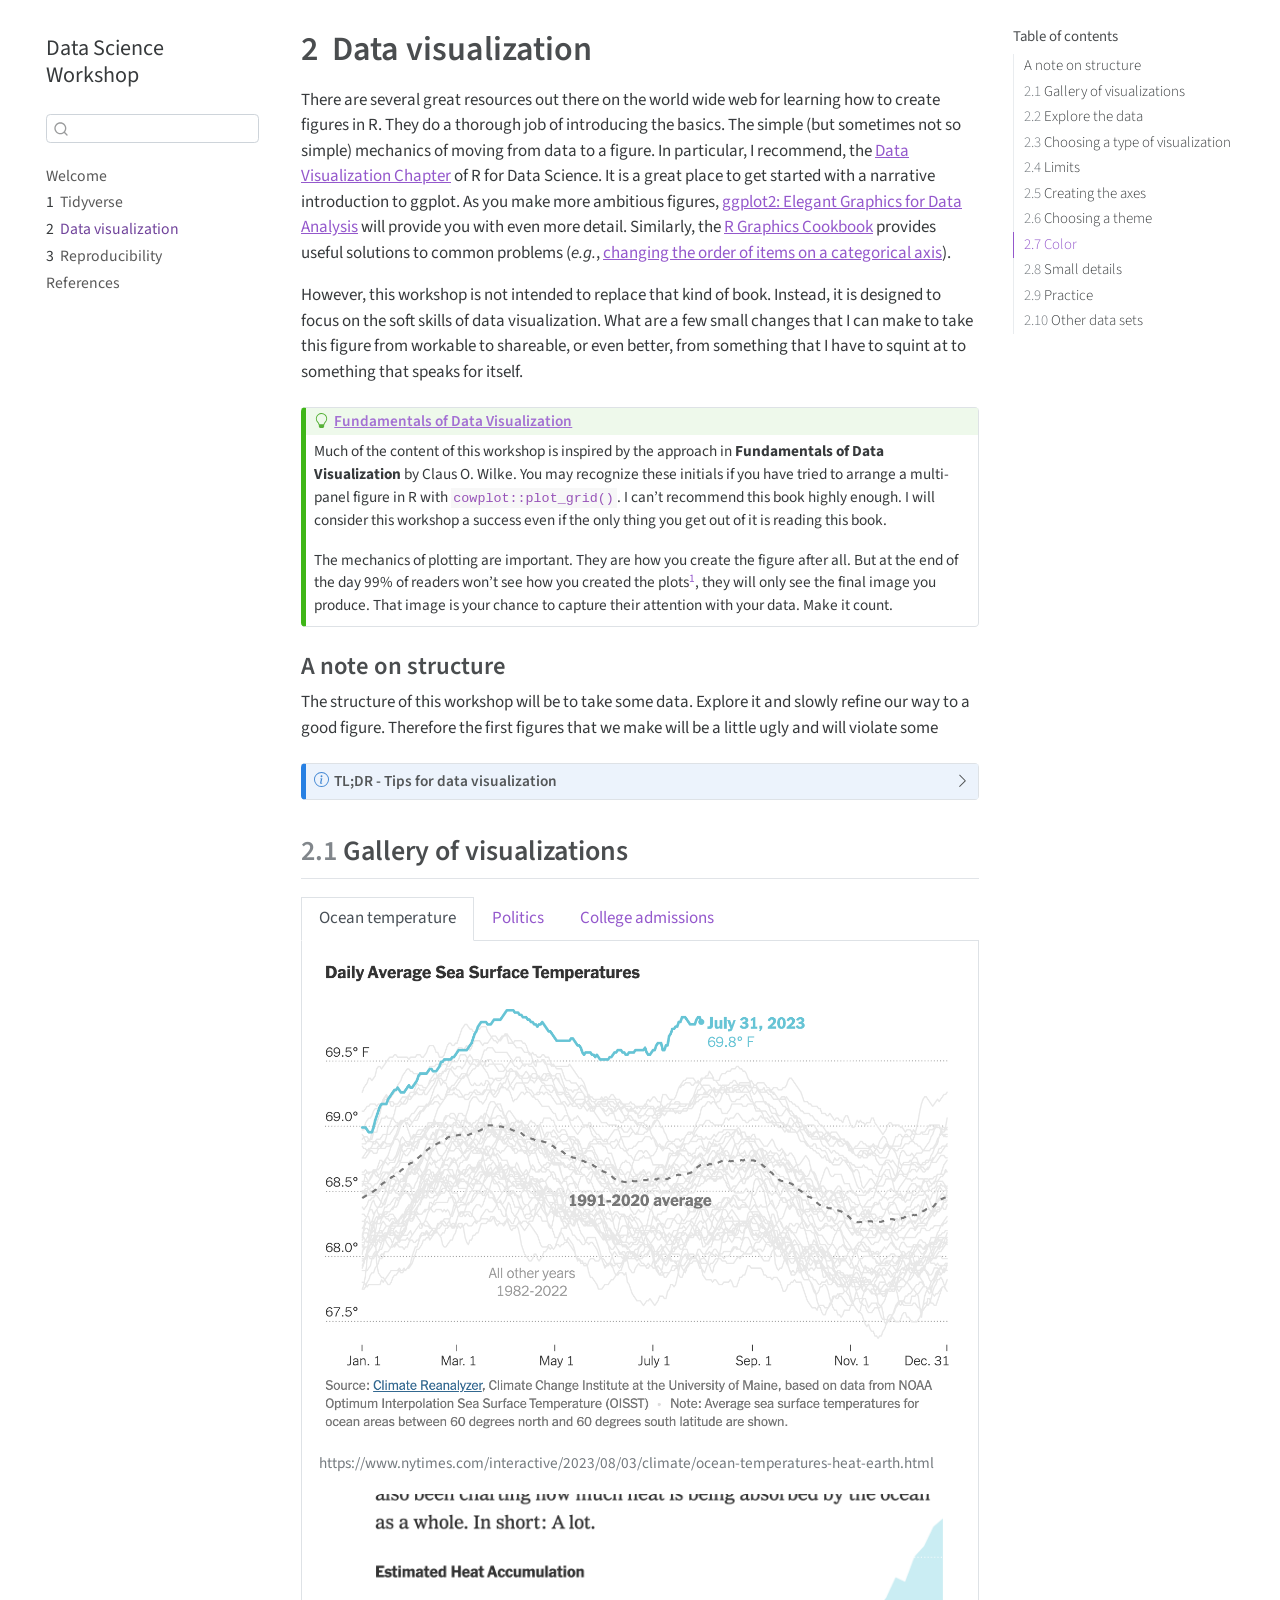
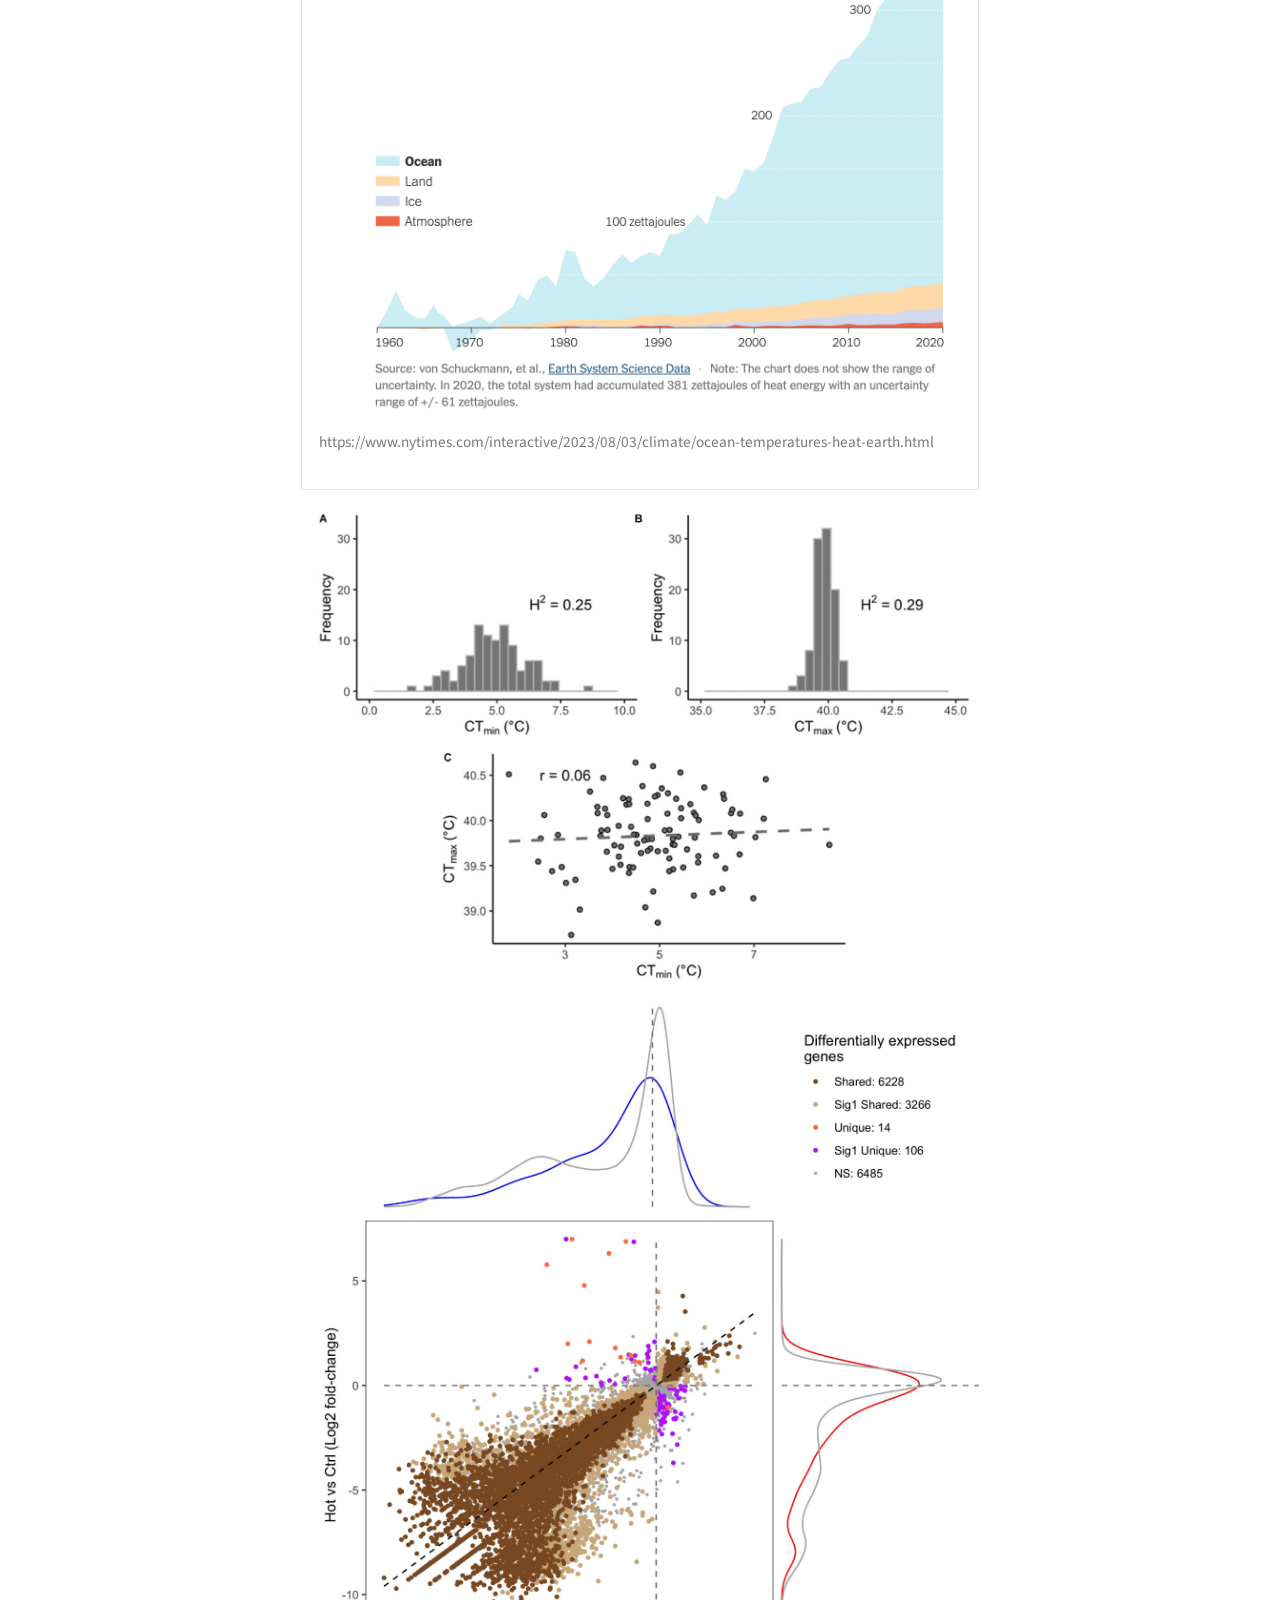
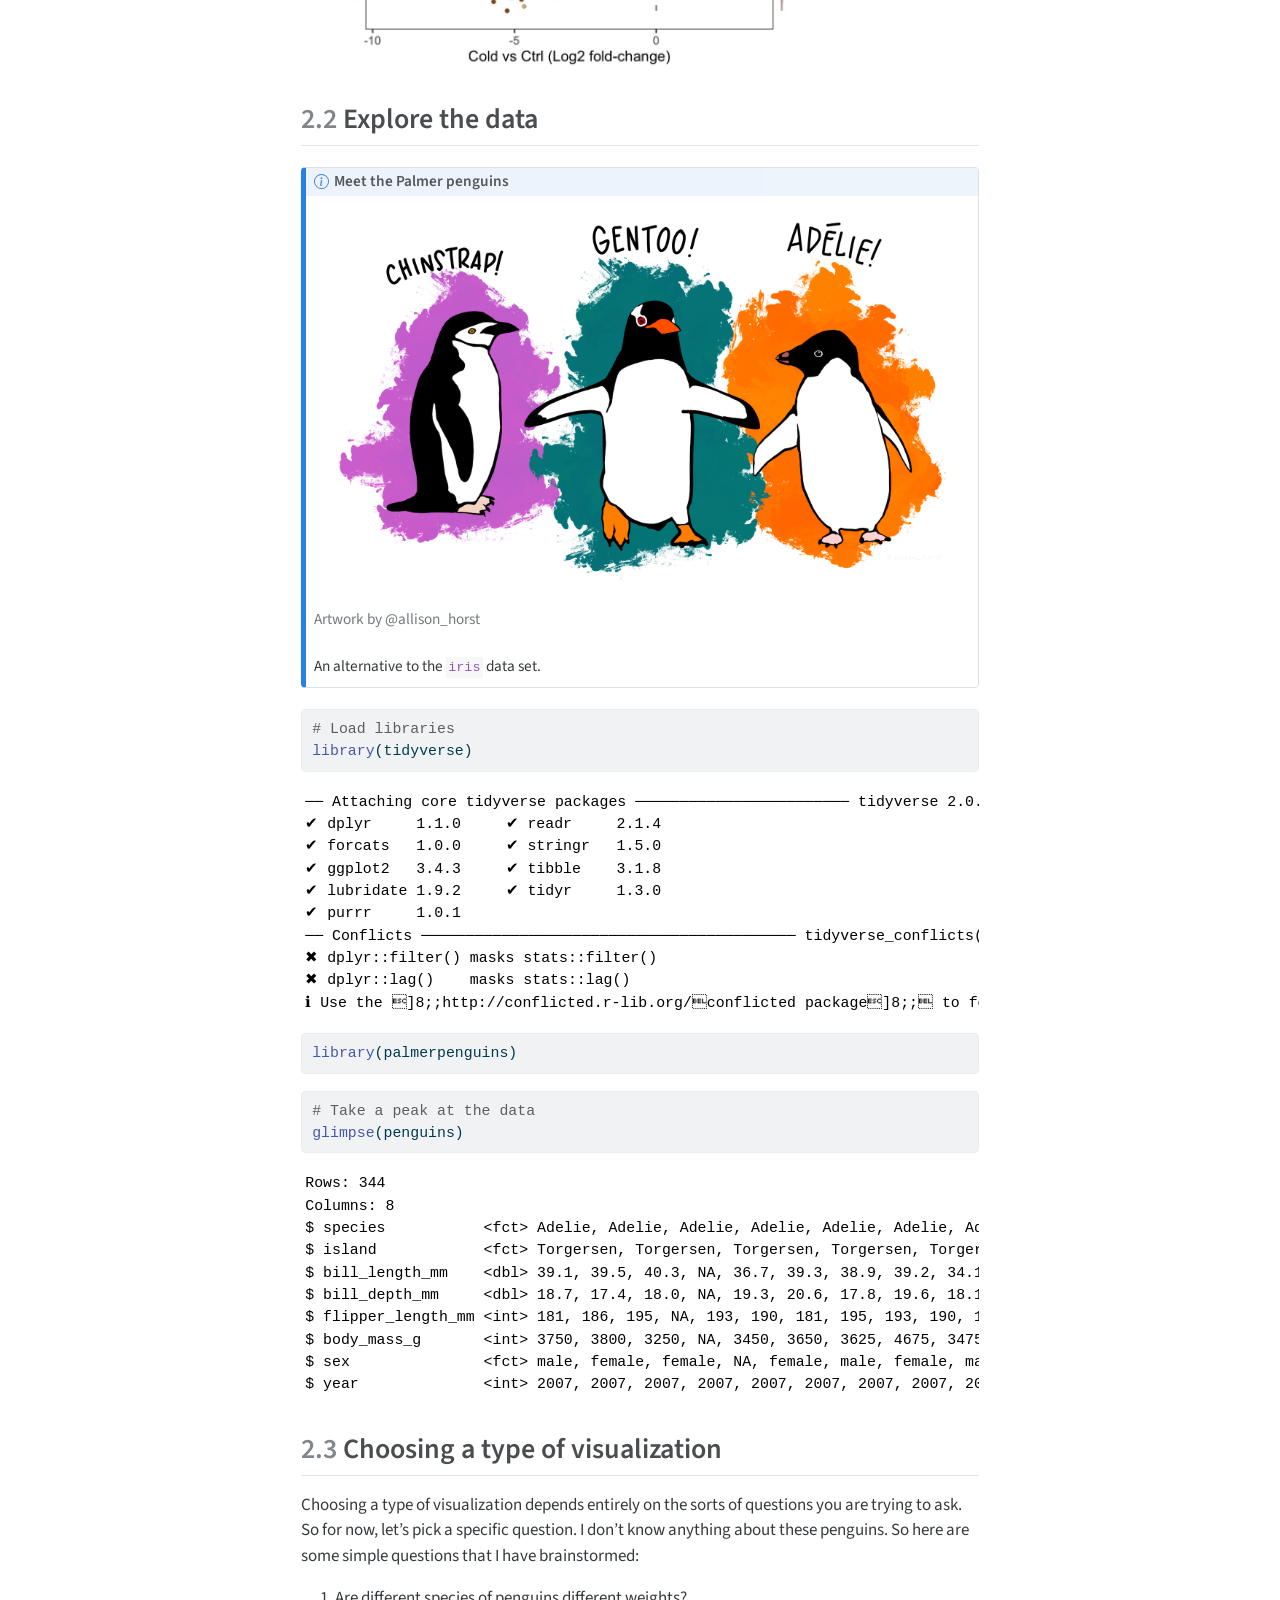
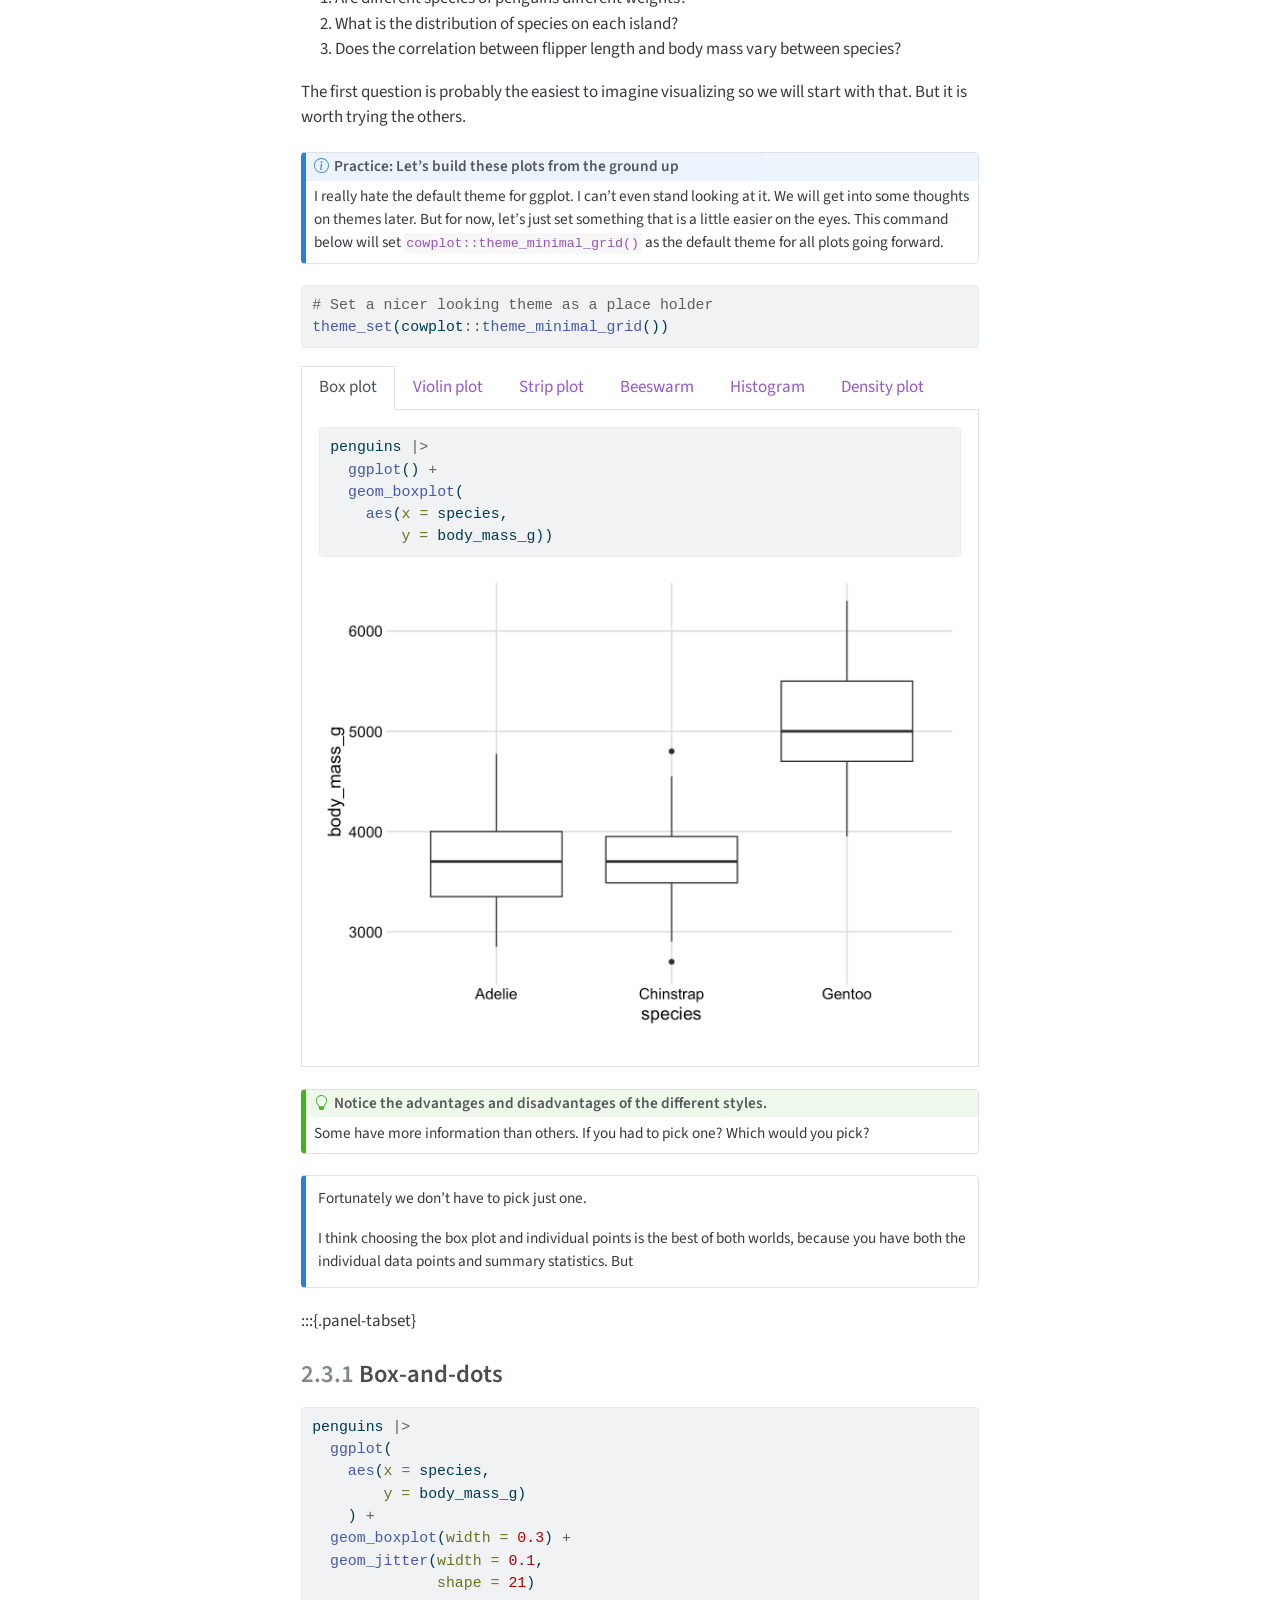
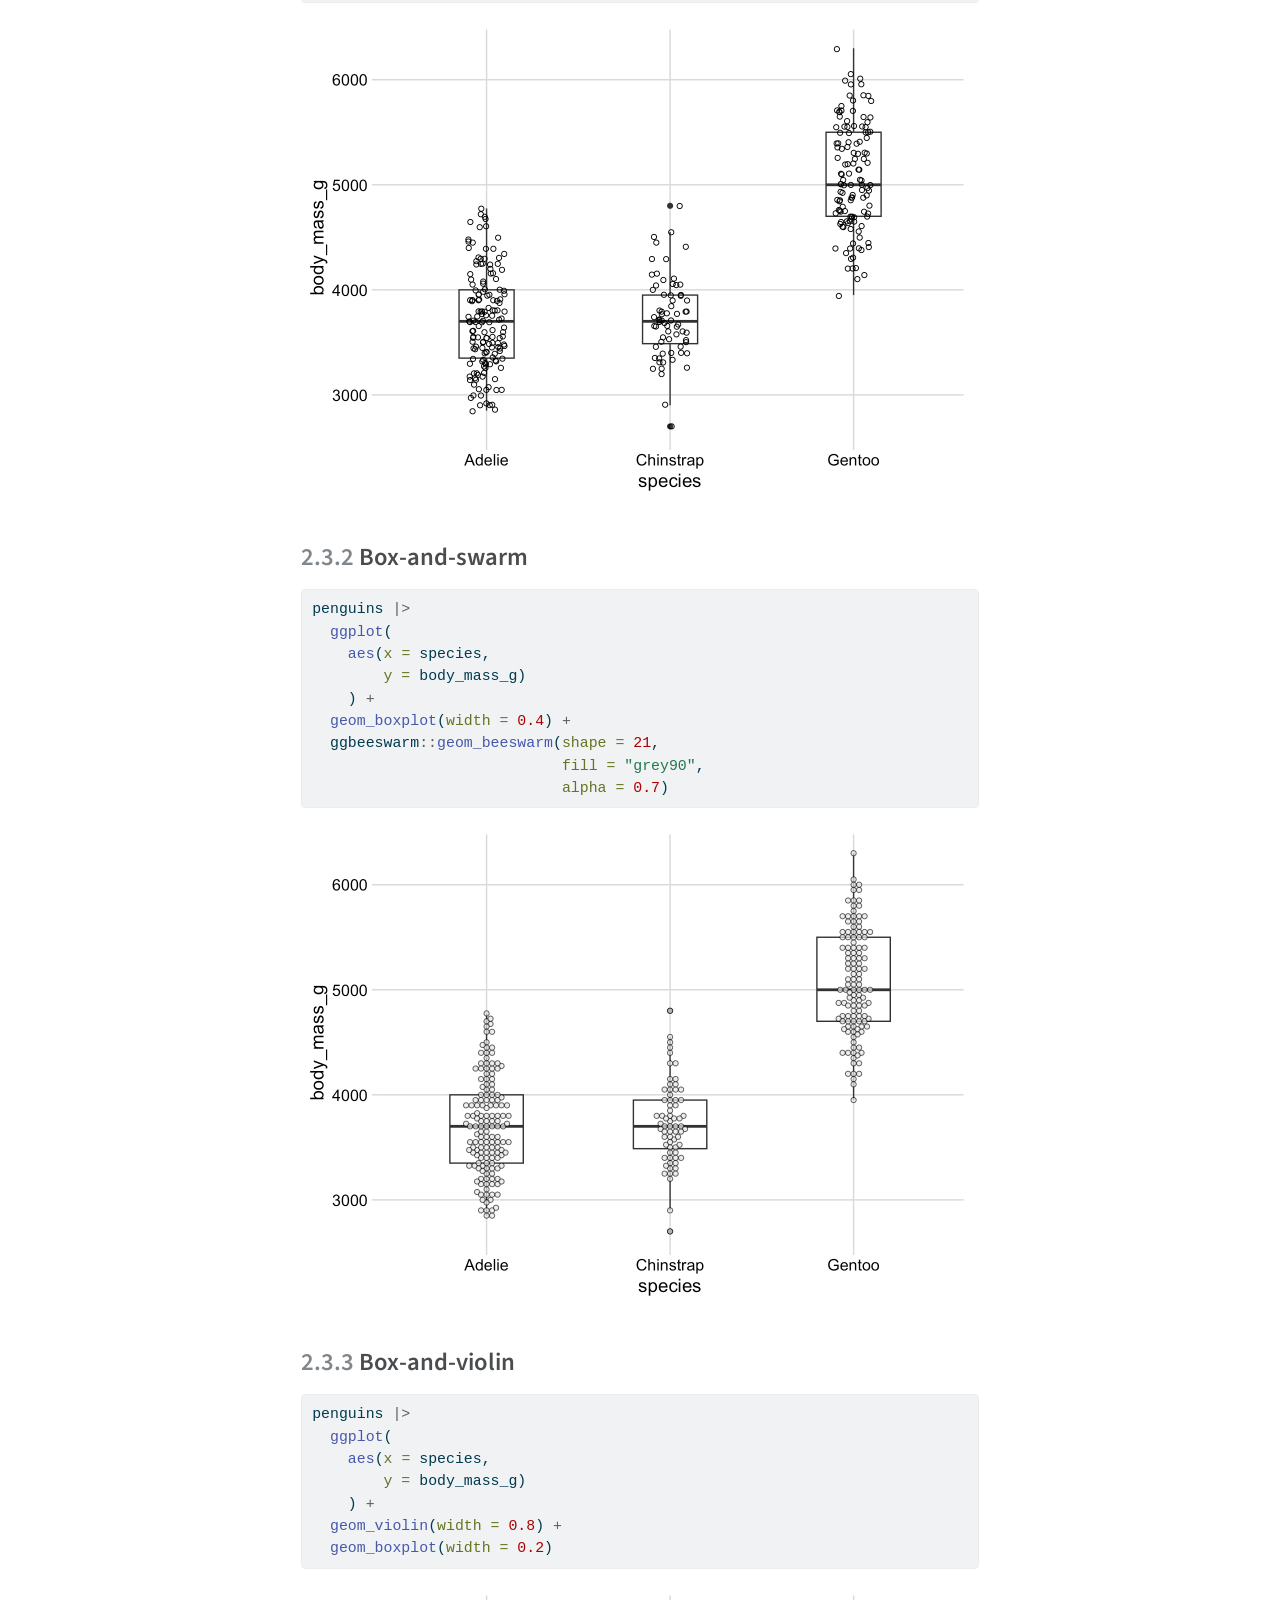
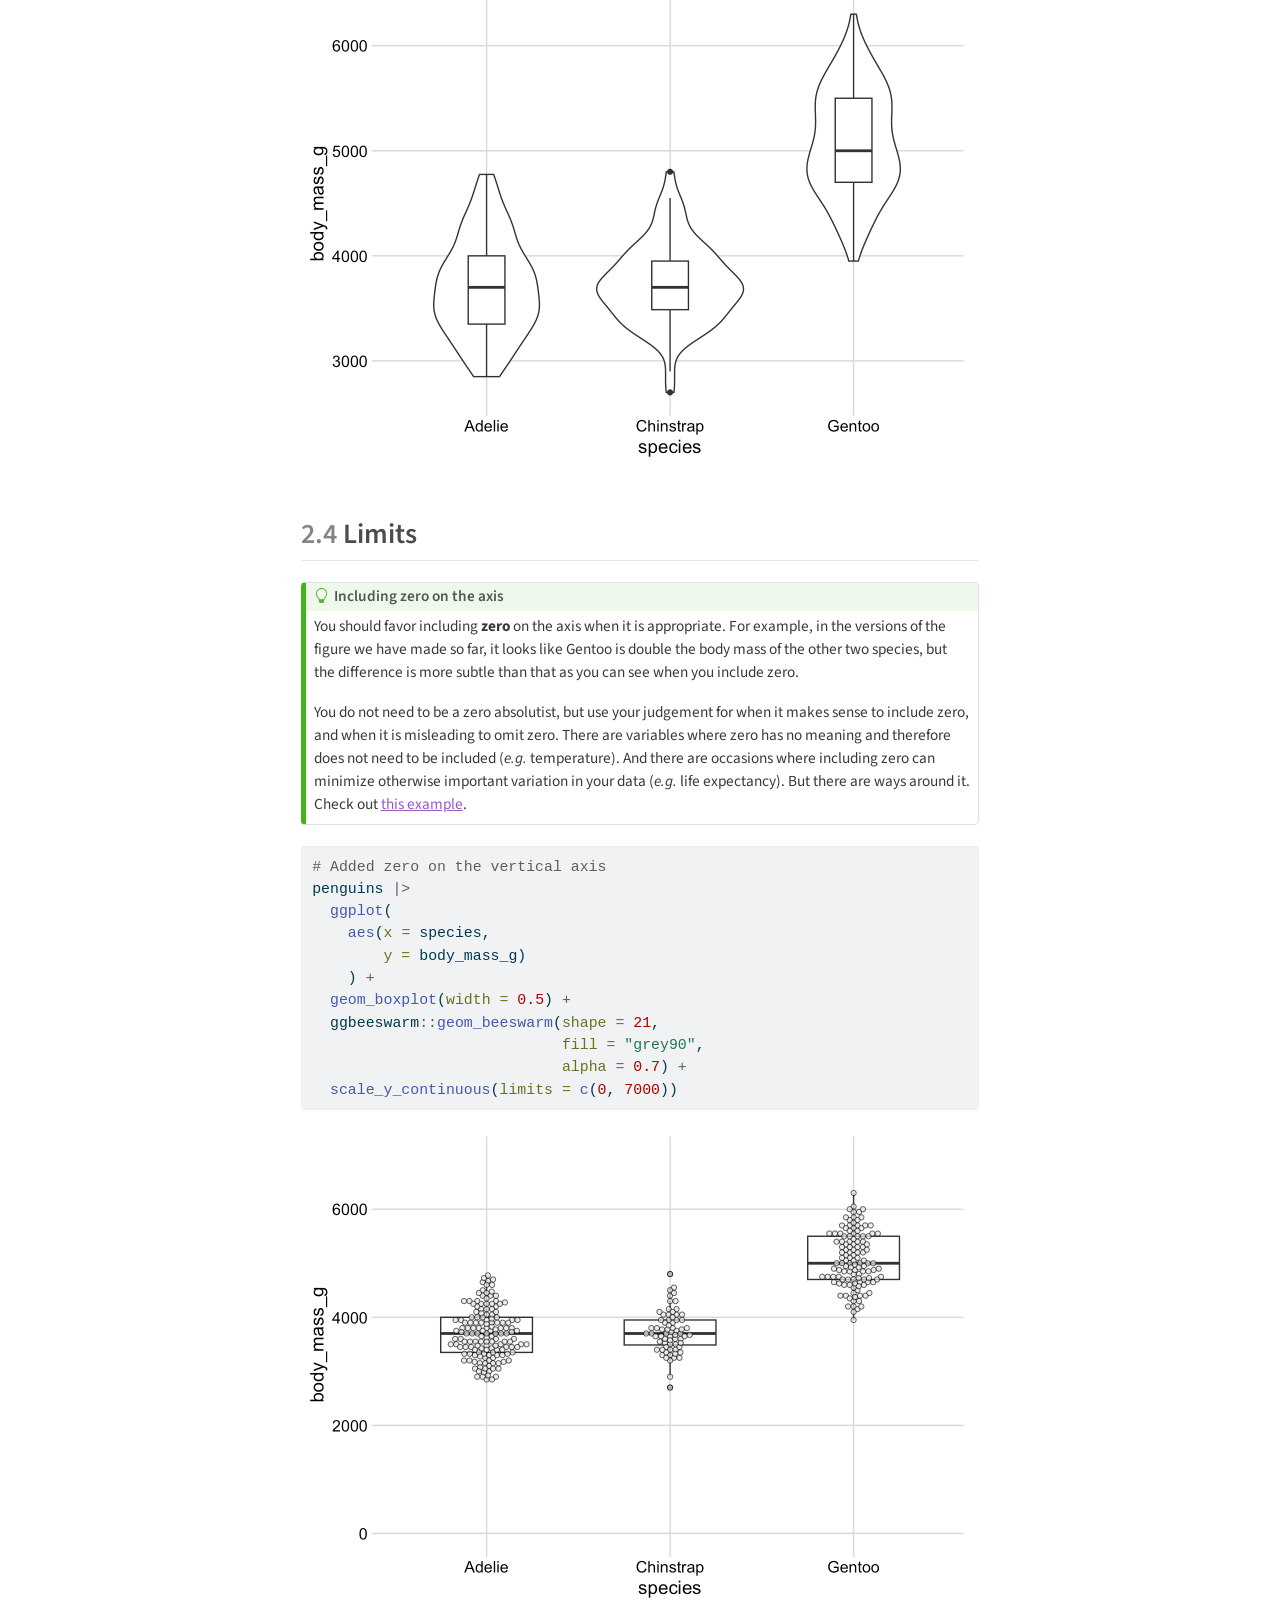
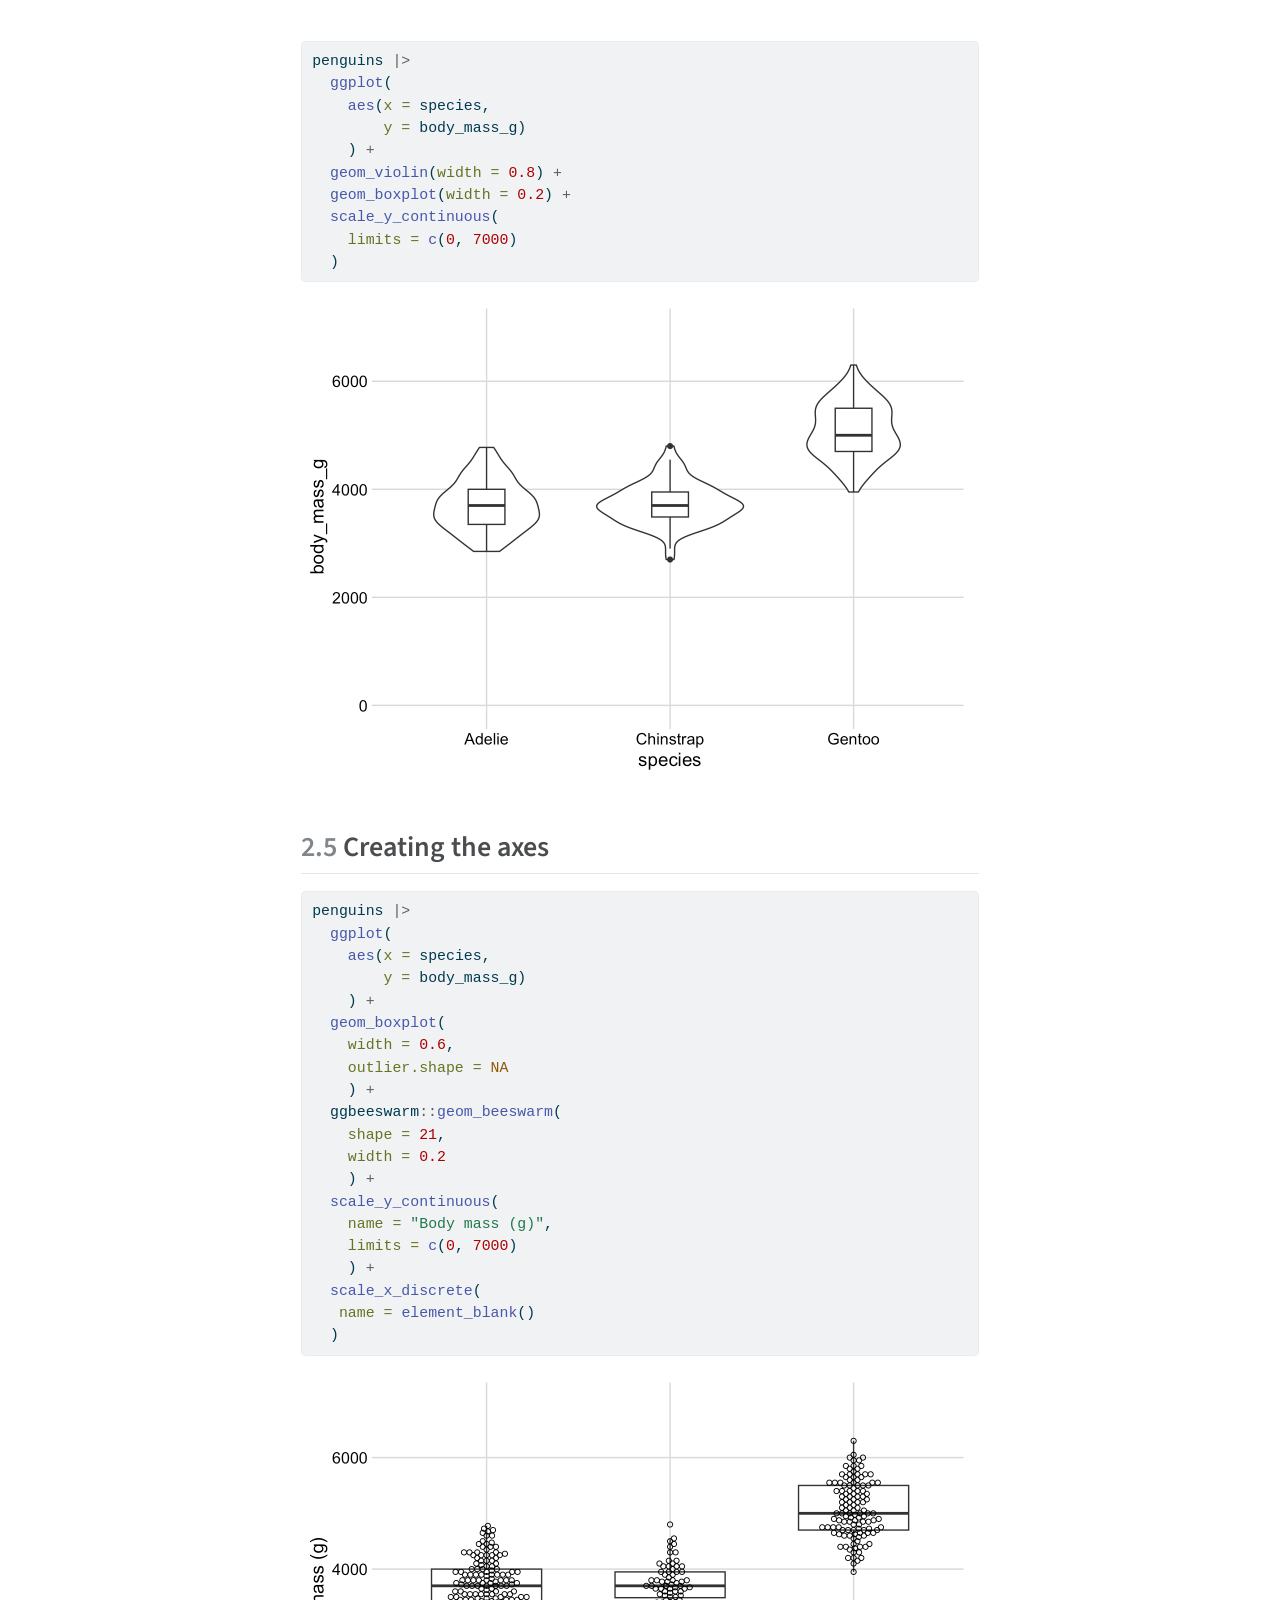
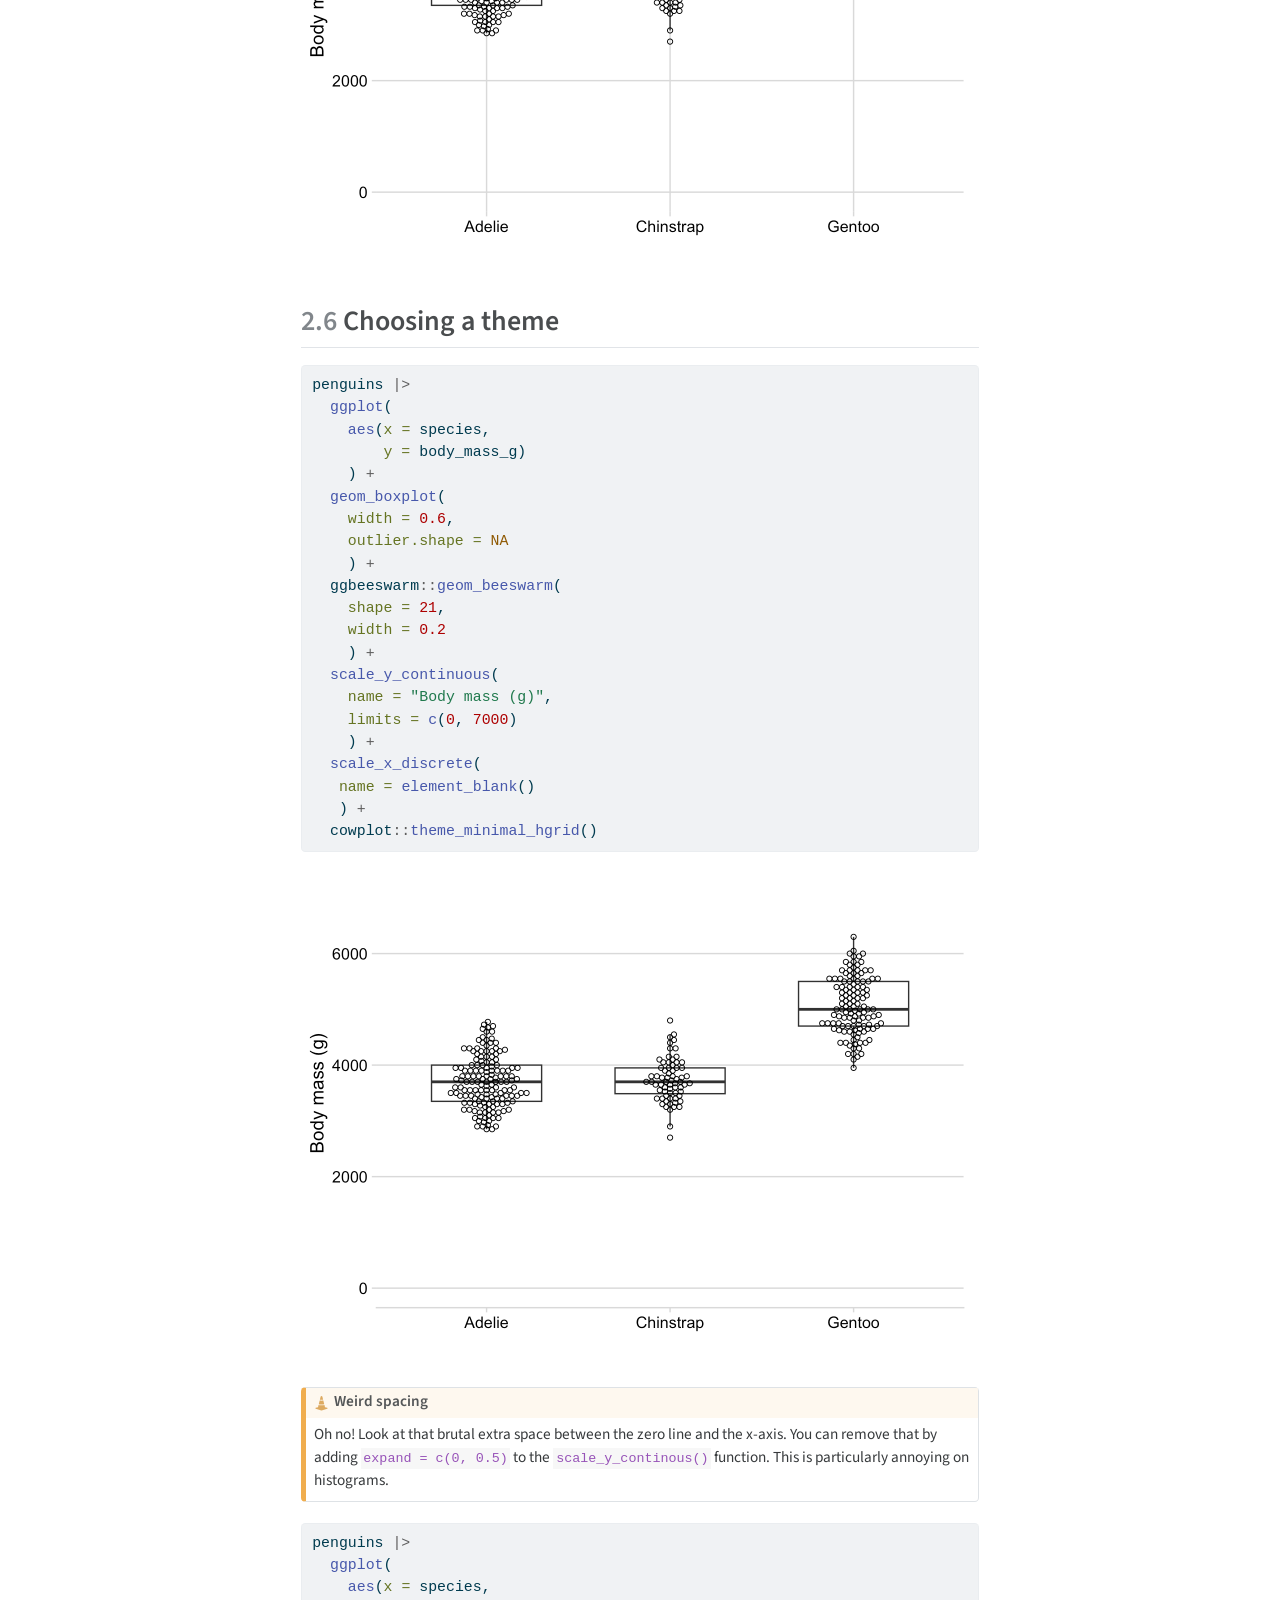
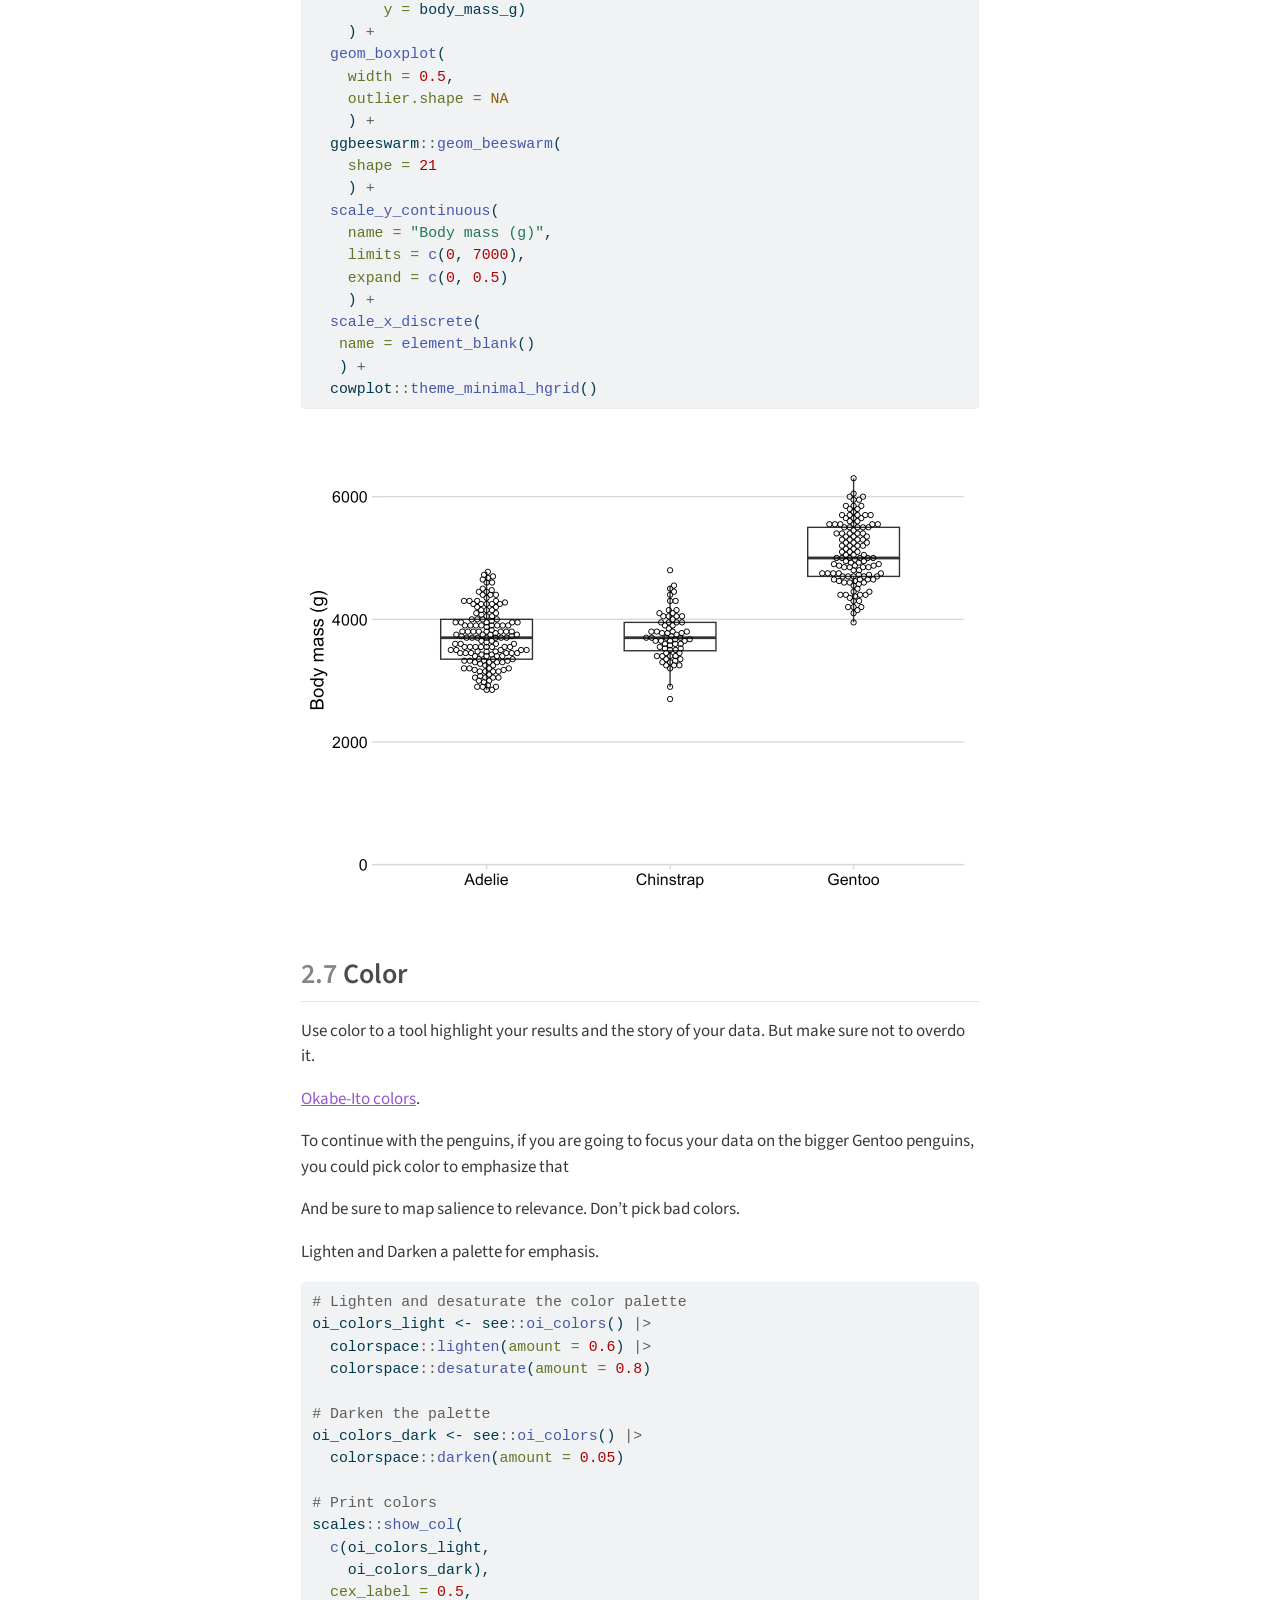
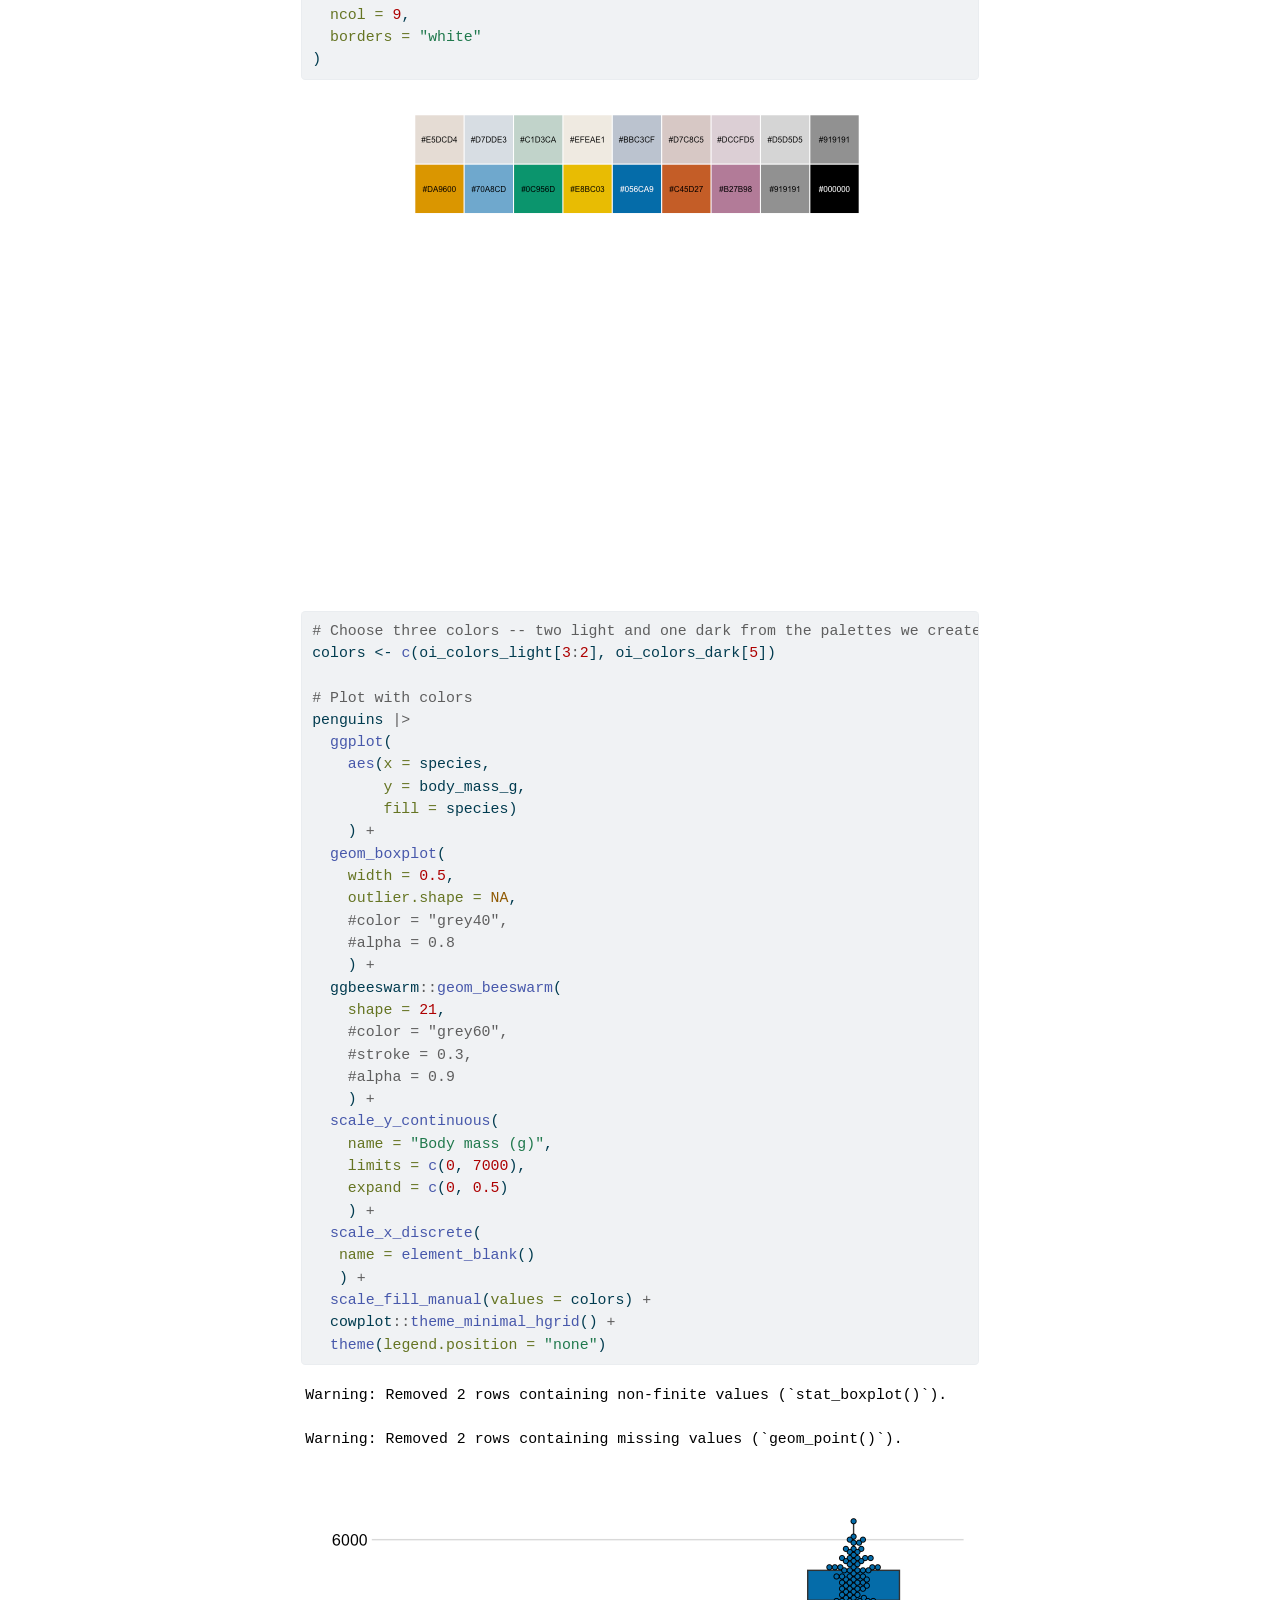
==== commit d7234087: "Update book for workshop" ====
--- a/docs/data_viz.html
+++ b/docs/data_viz.html
@@ -1032,7 +1032,7 @@
 </div>
 </div>
 <div id="tabset-4-2" class="tab-pane" role="tabpanel" aria-labelledby="tabset-4-2-tab">
-<p>We looked at the <code>ChickWeight</code> data in the tidyverse section of this workshop. This is my attempt at making a polished figure that compares the growth rate of chicks across all four diet groups.</p>
+<p>We looked at the <code>ChickWeight</code> data in the tidyverse section of this workshop. This is my attempt at making a legend-less polished figure that compares the growth rate of chicks across all four diet groups.</p>
 <div class="cell">
 <details>
 <summary>Code</summary>
